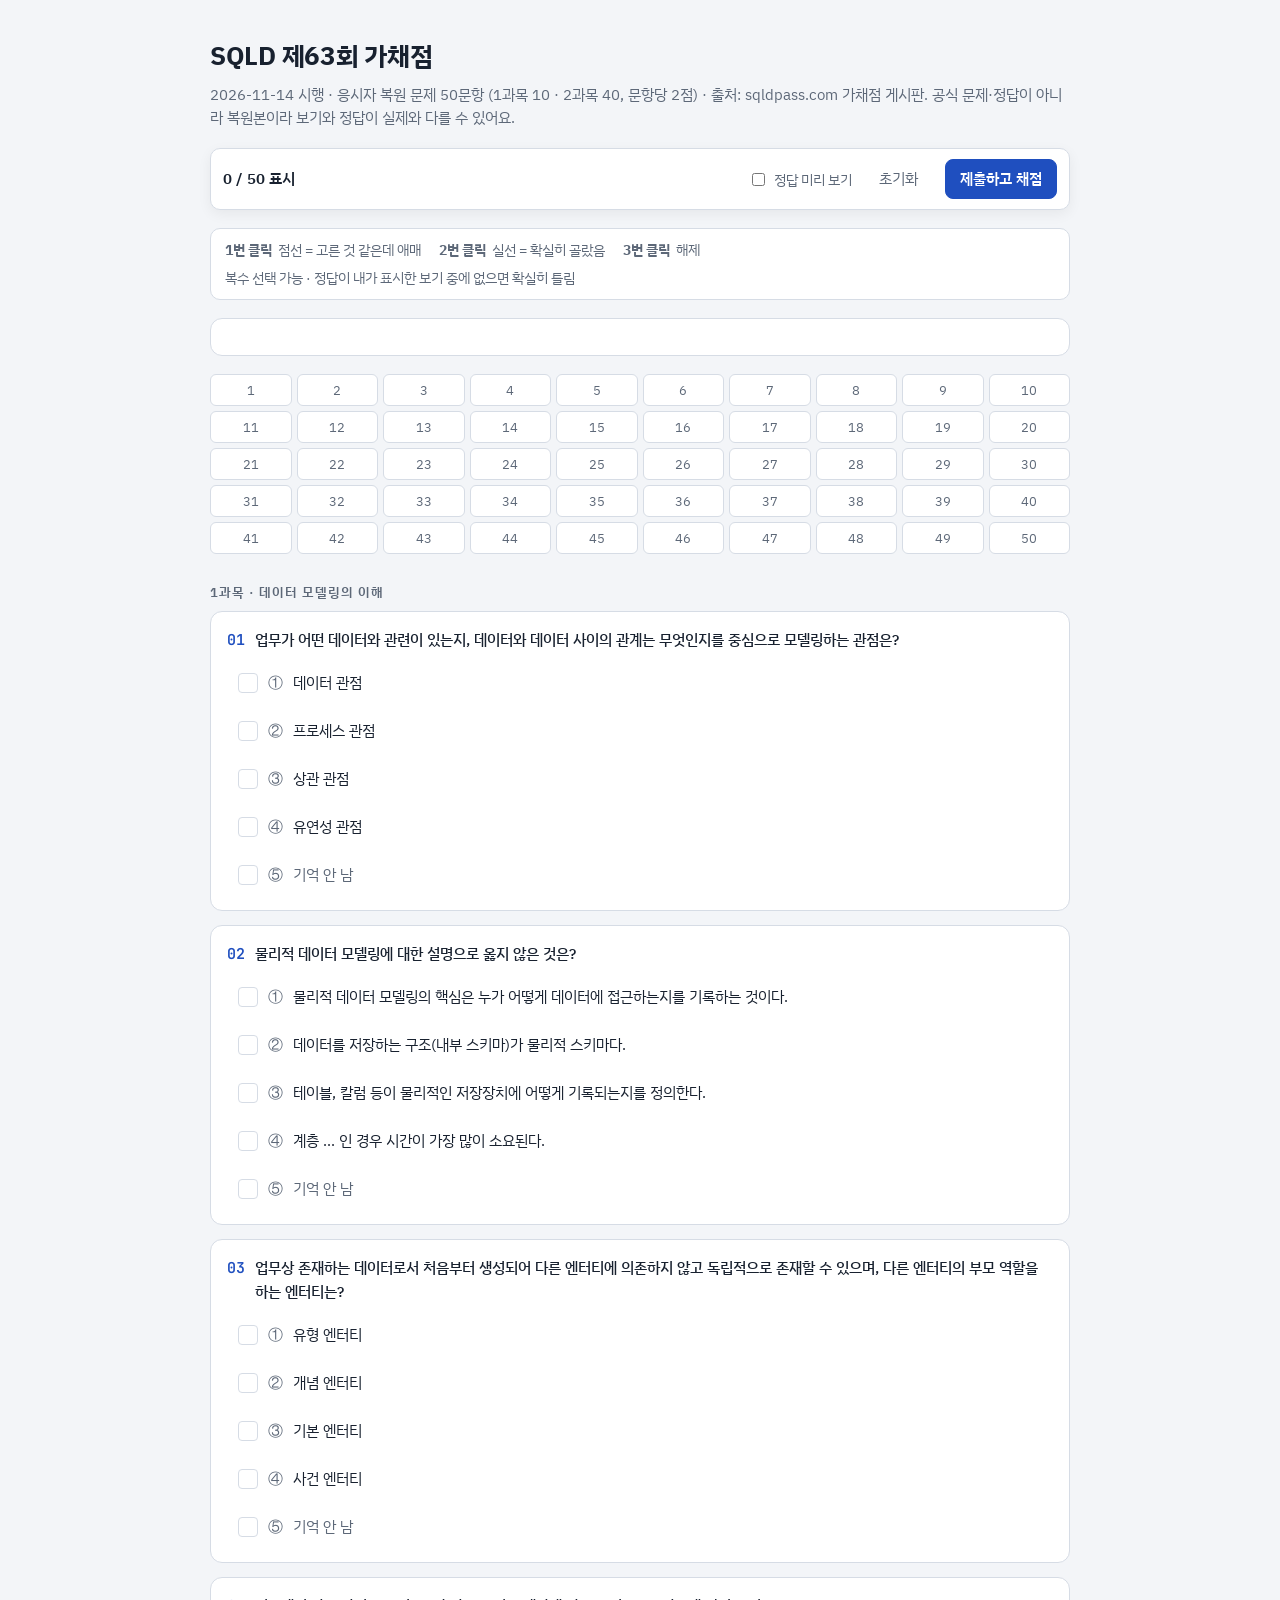
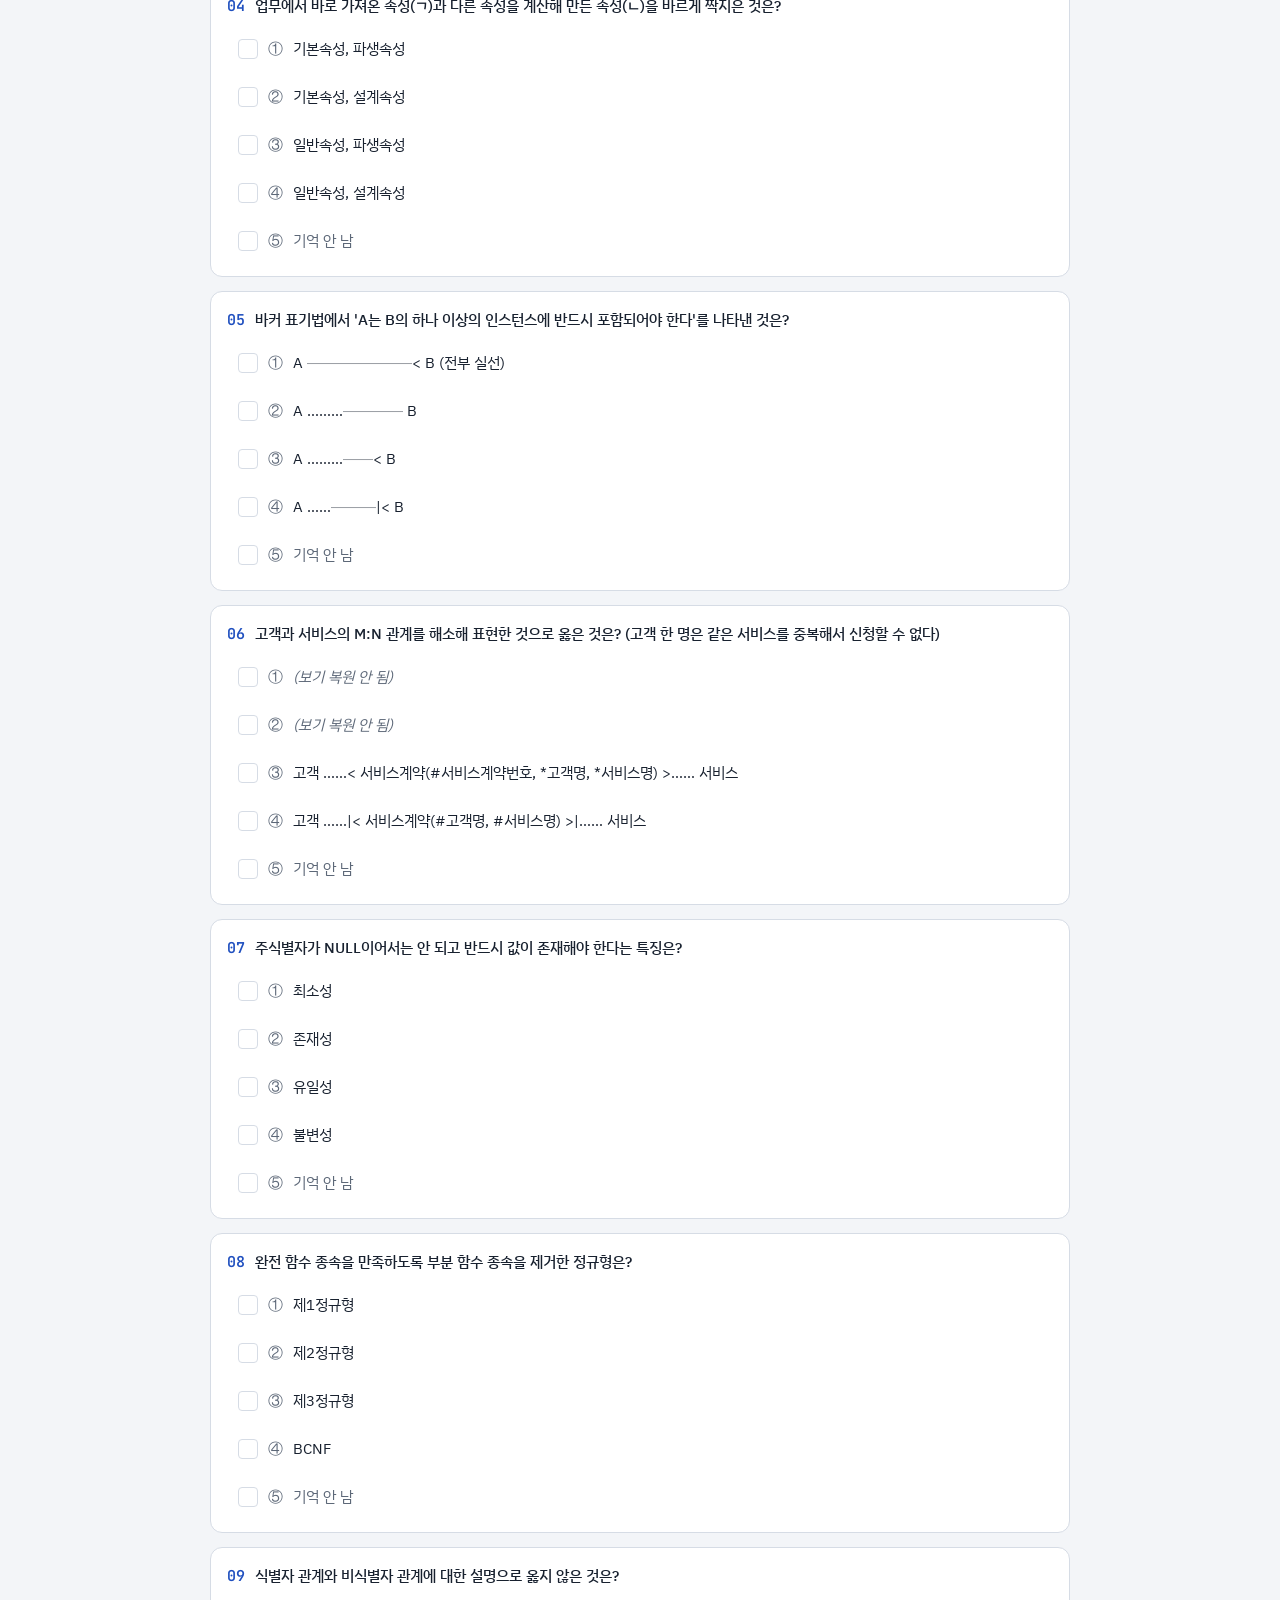
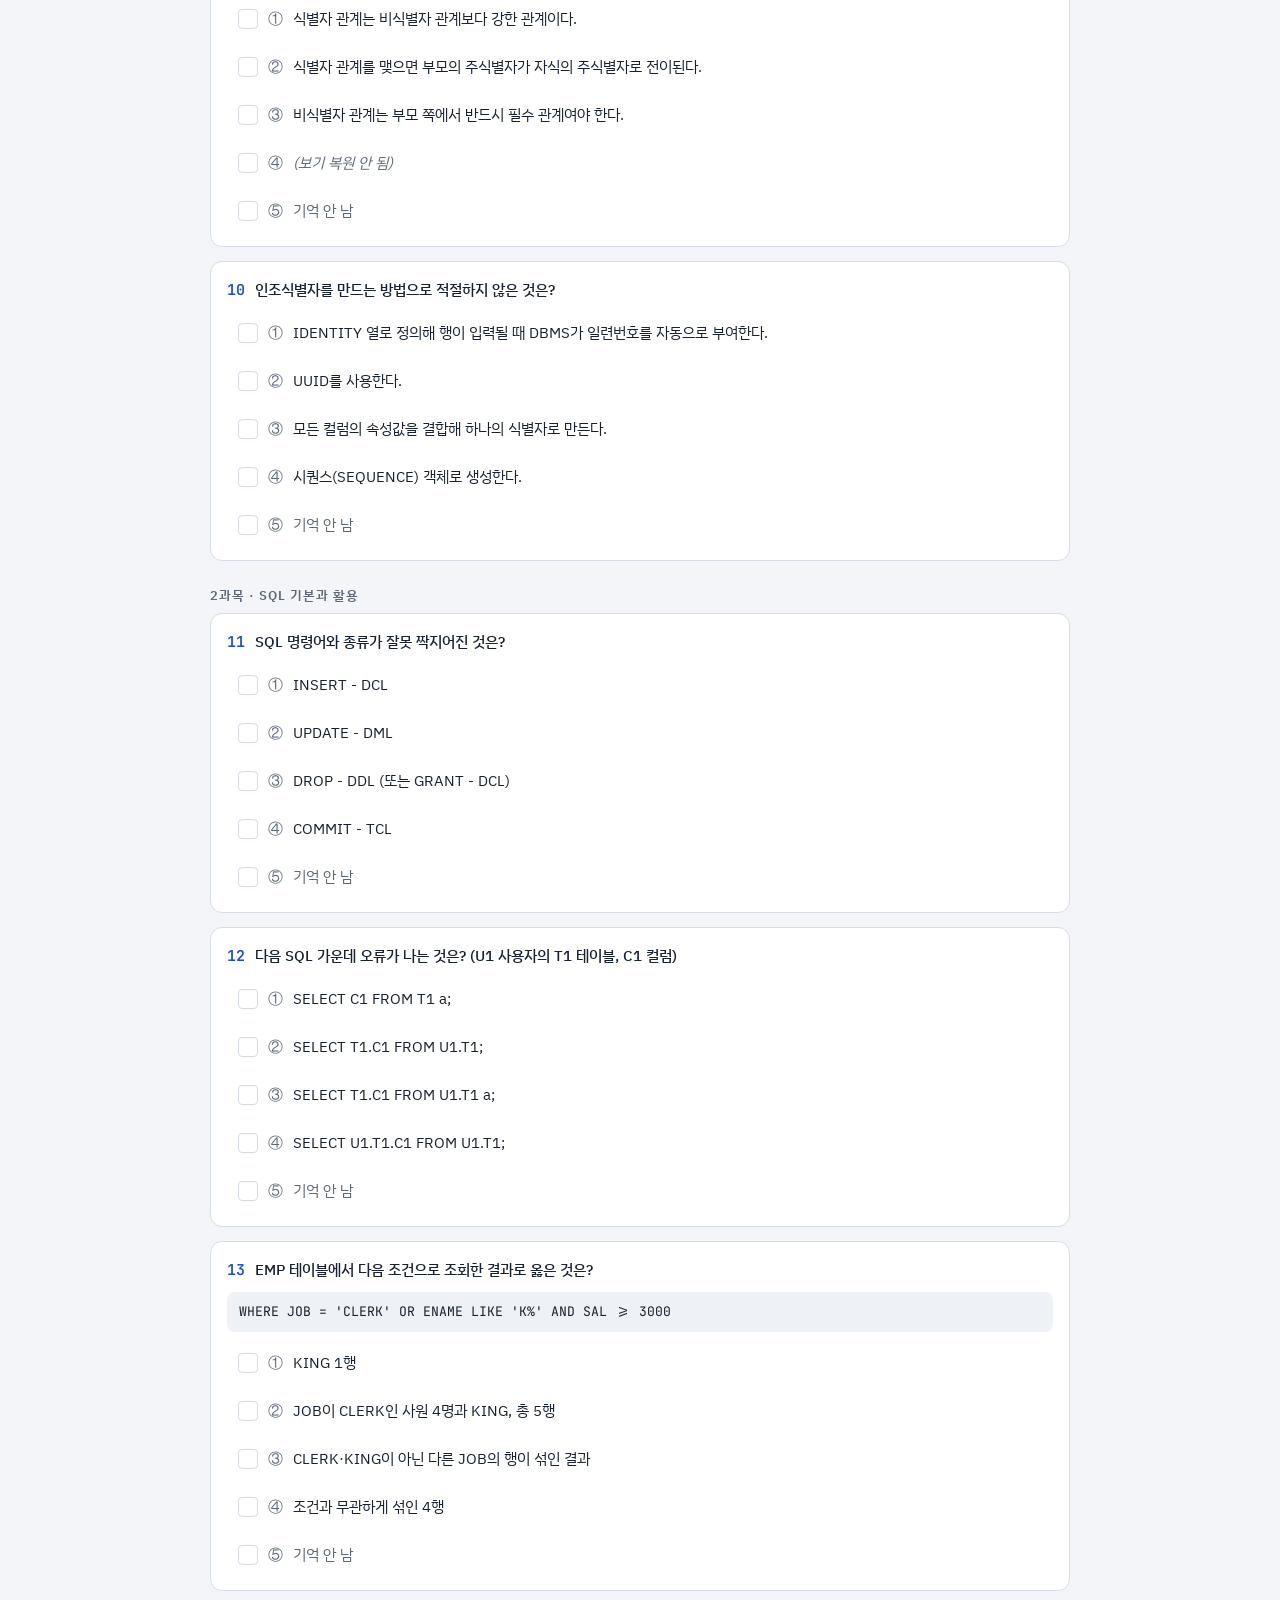
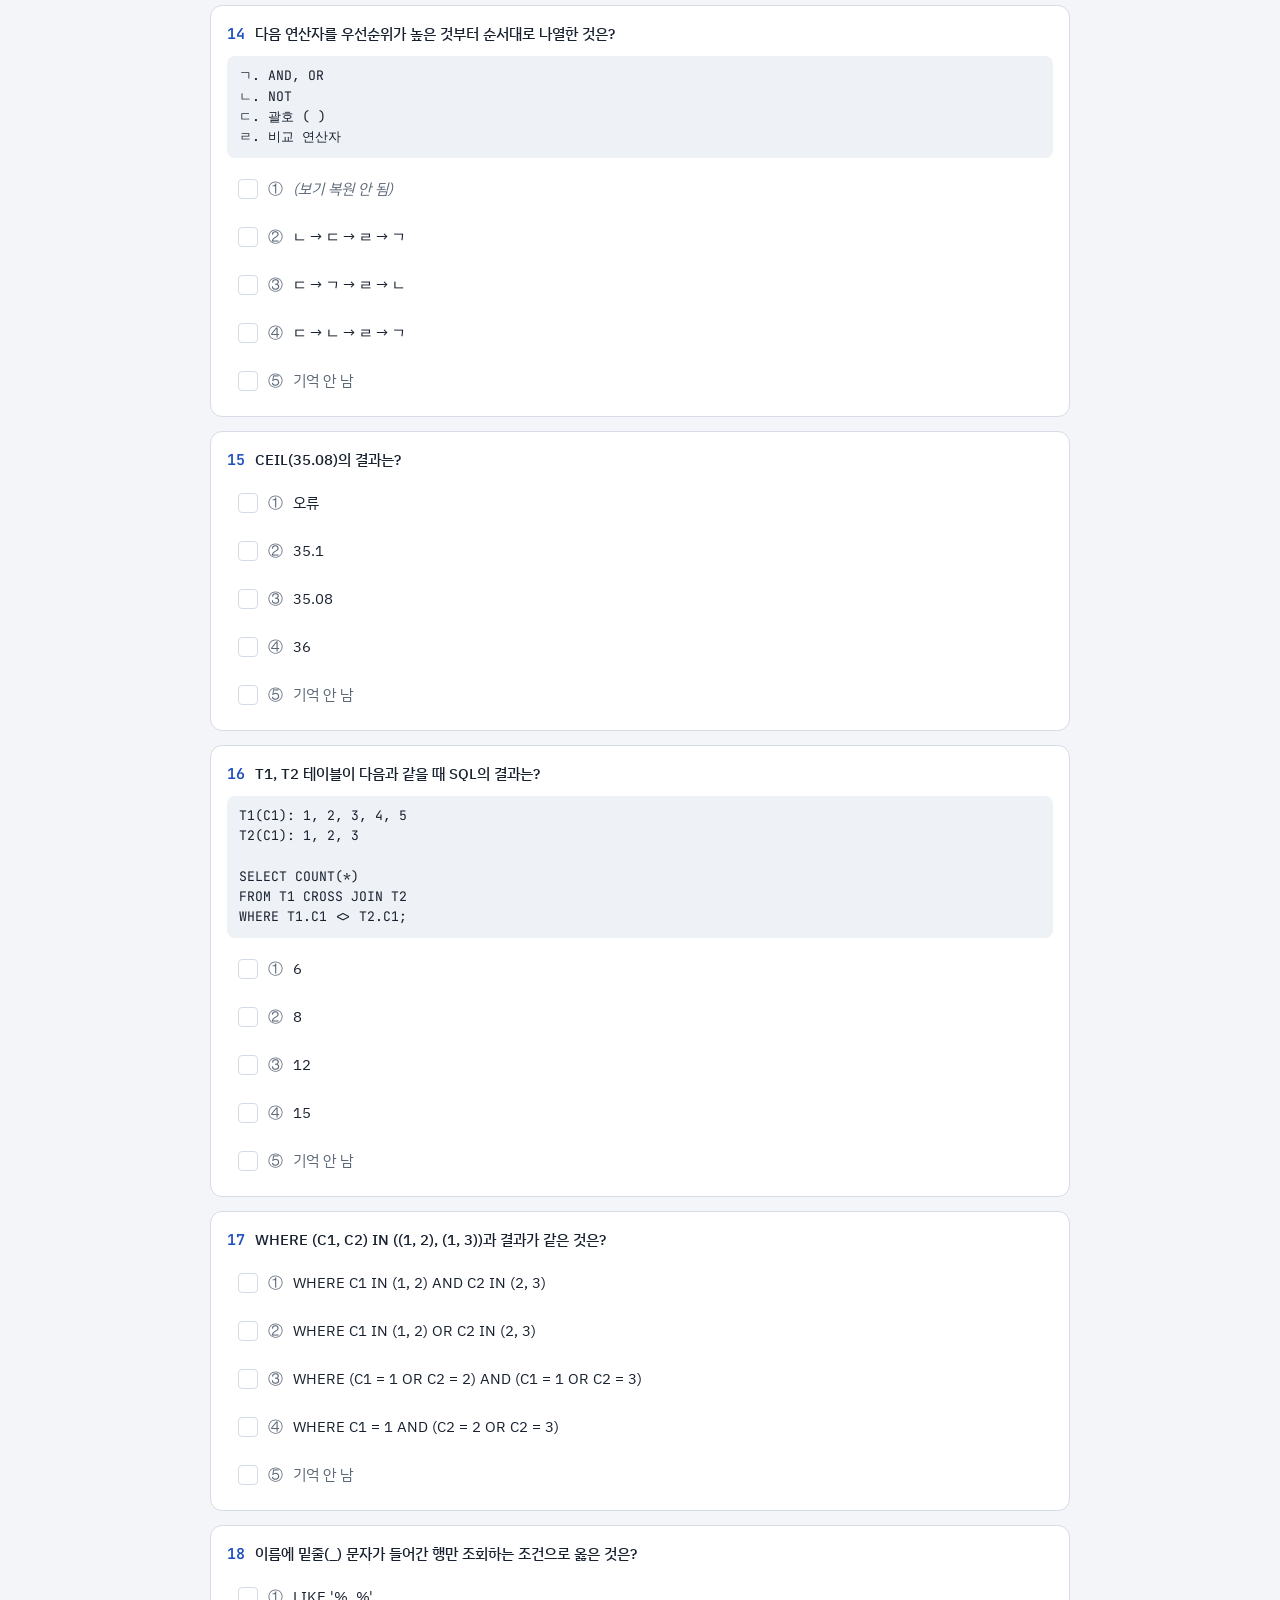
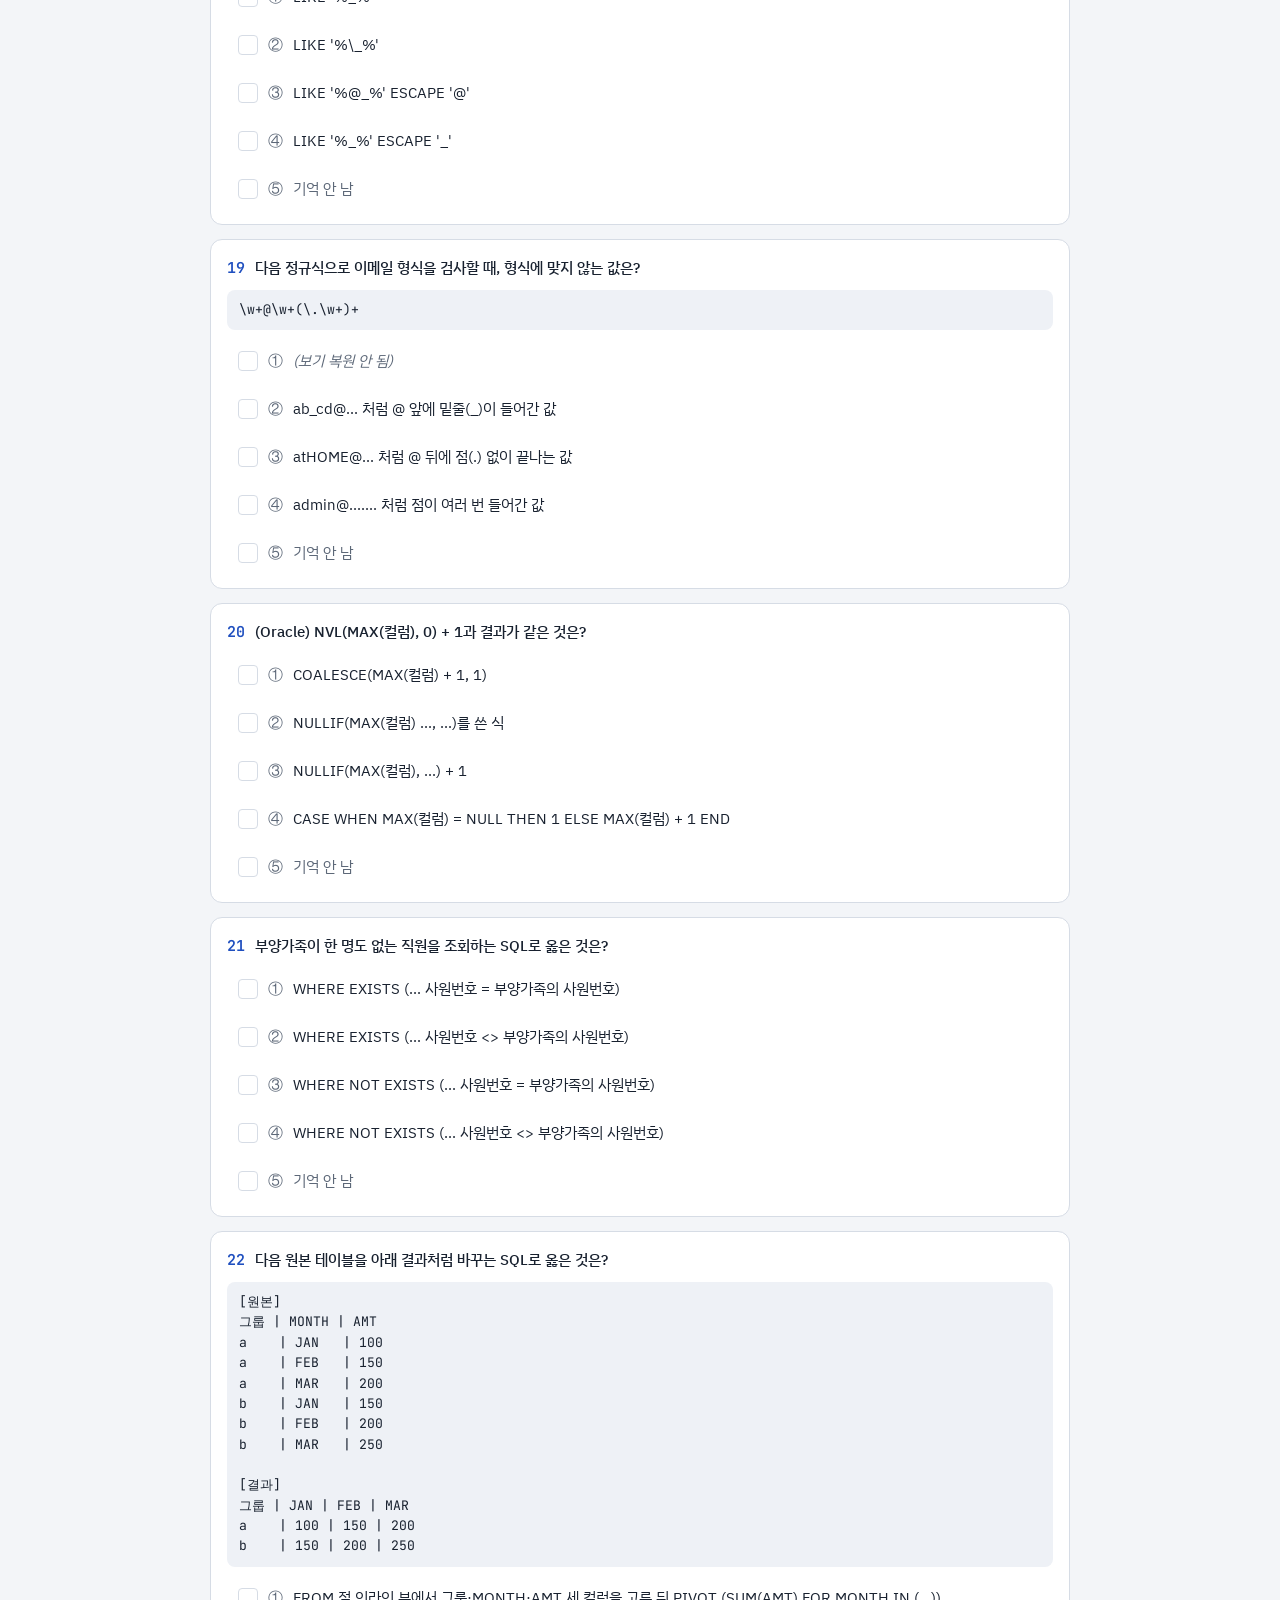
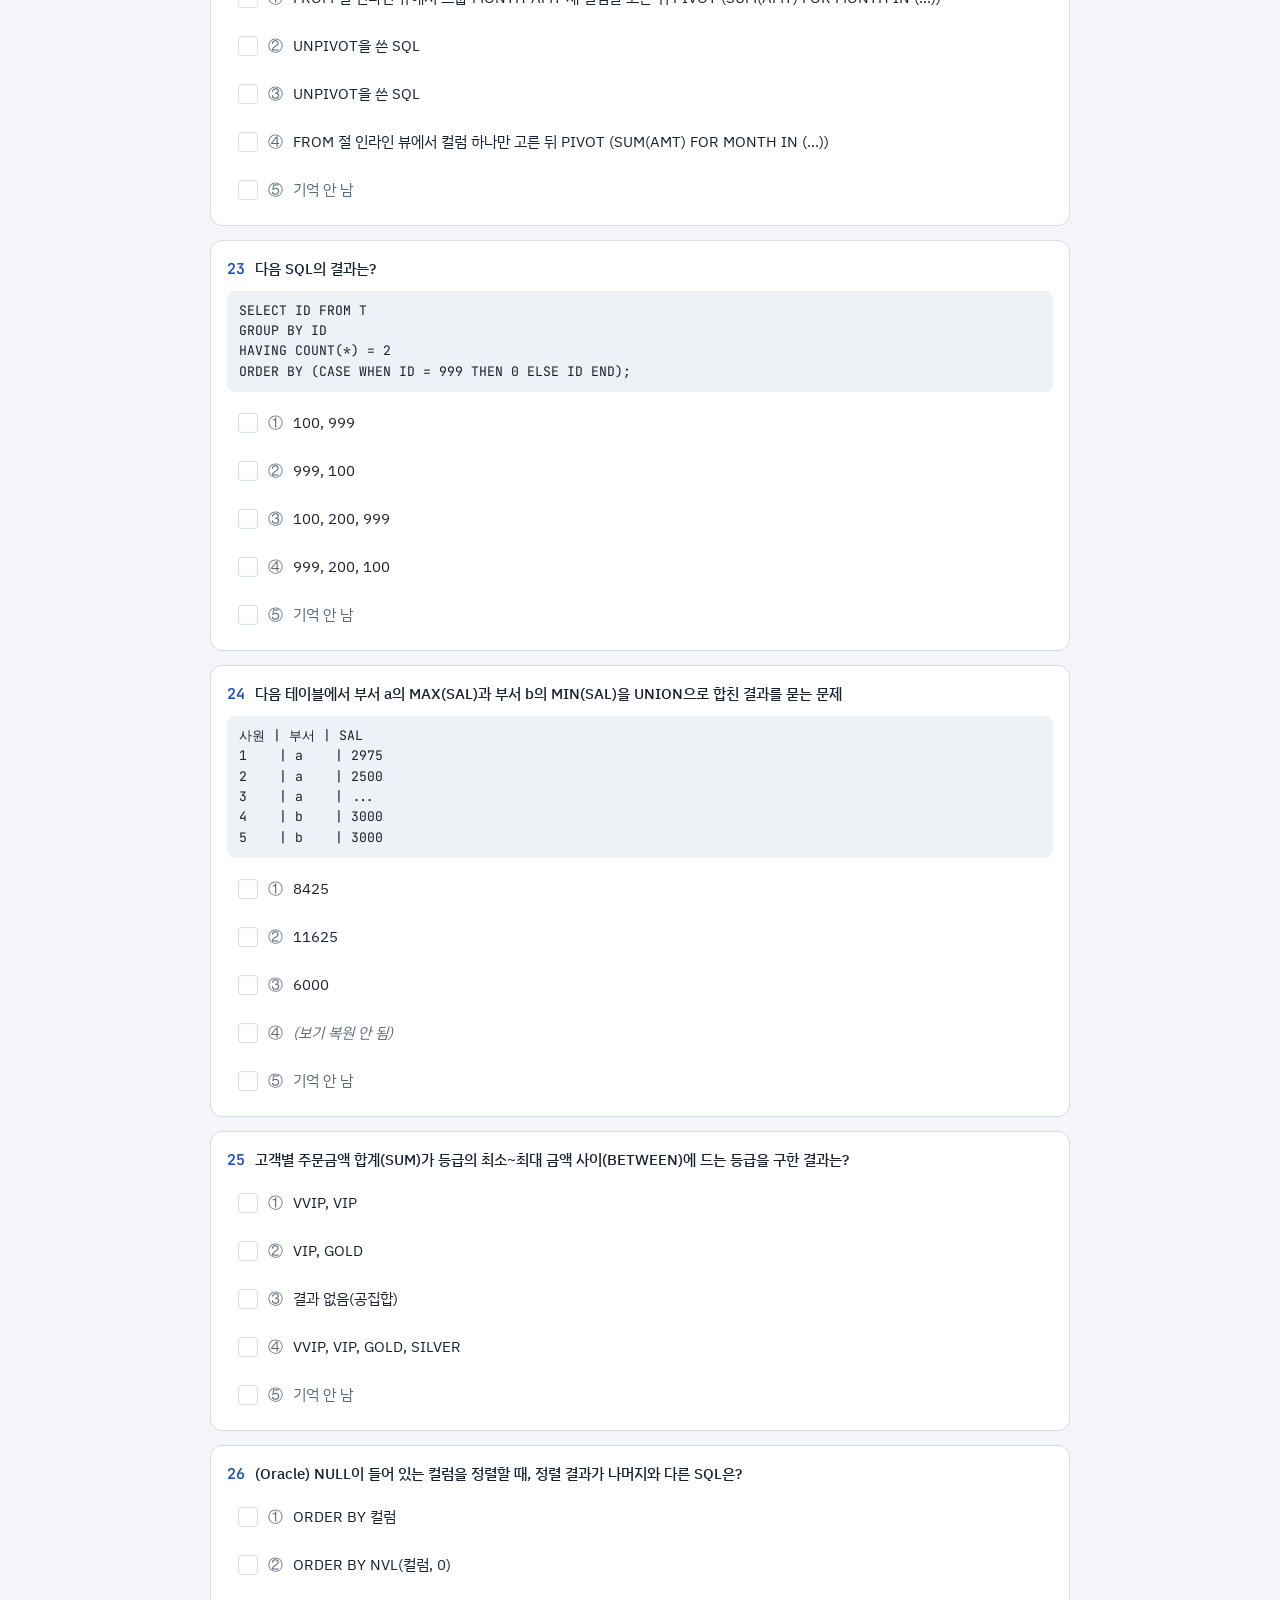
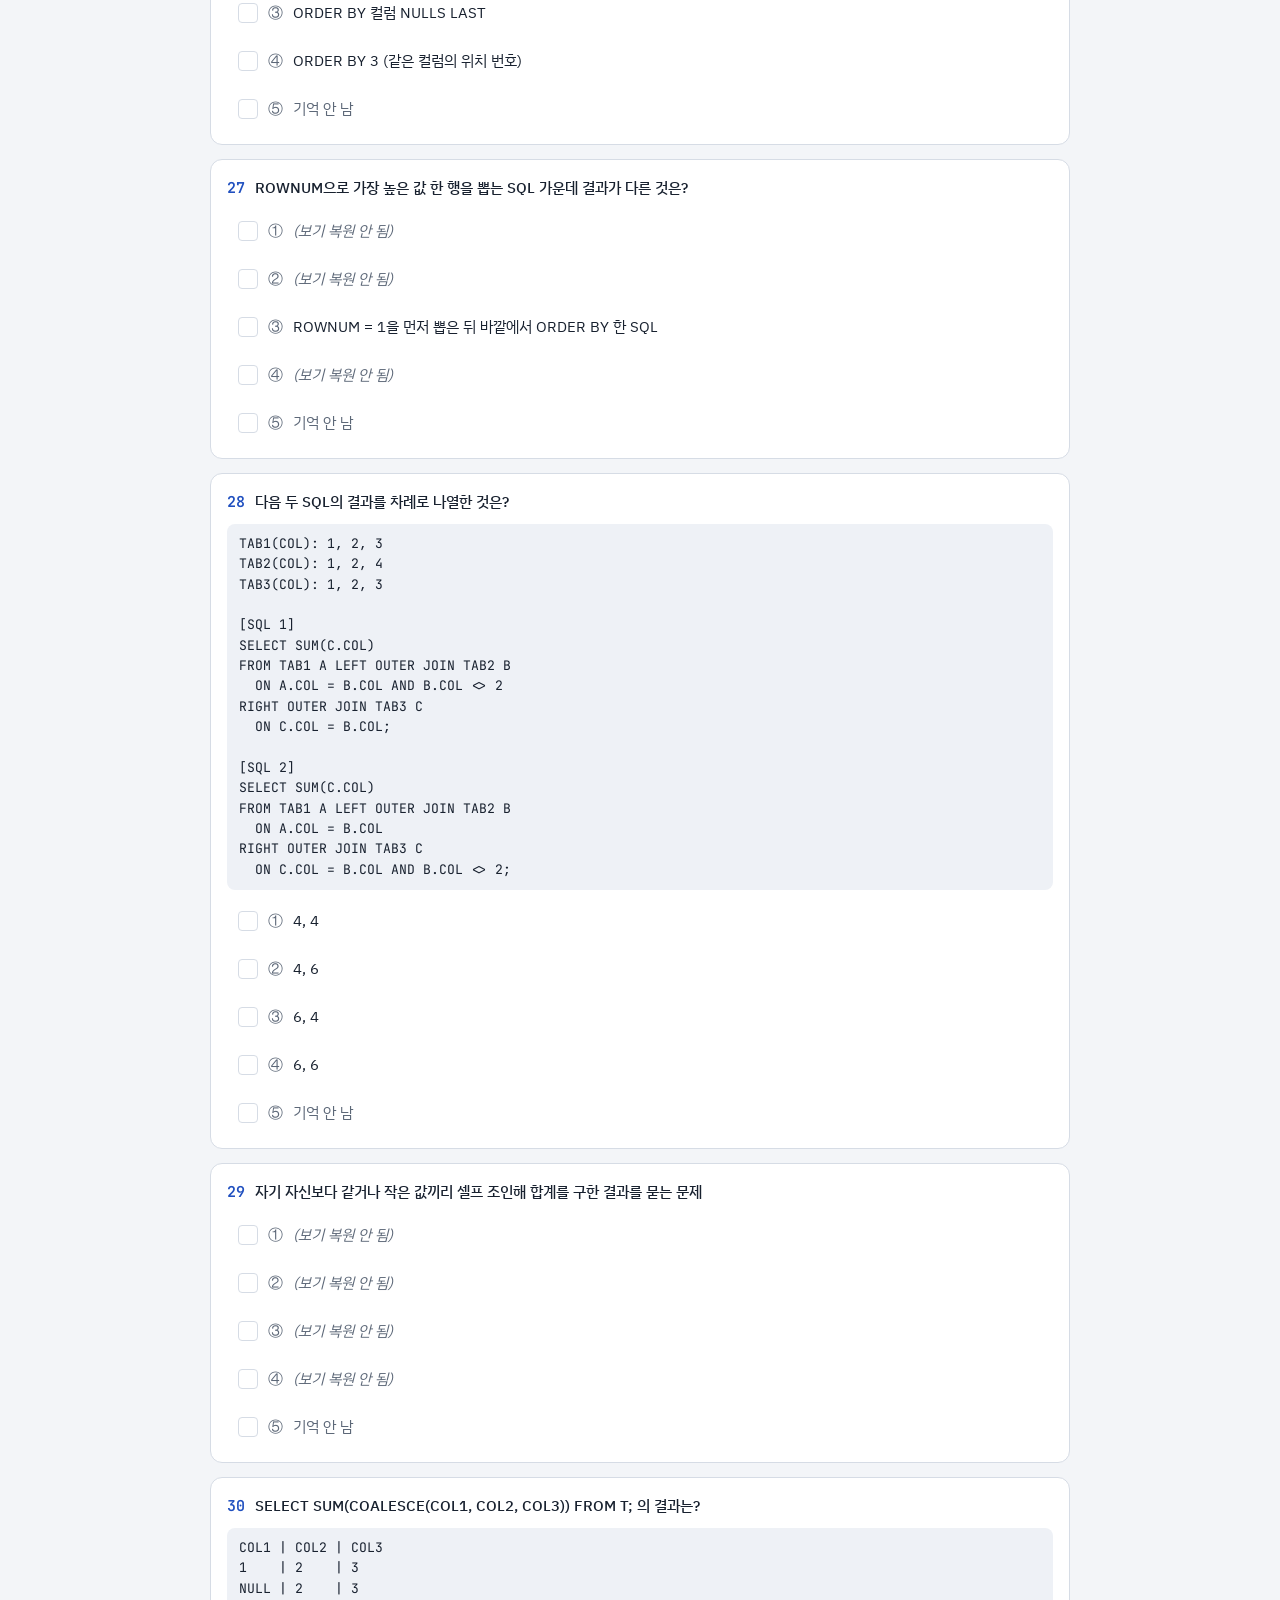
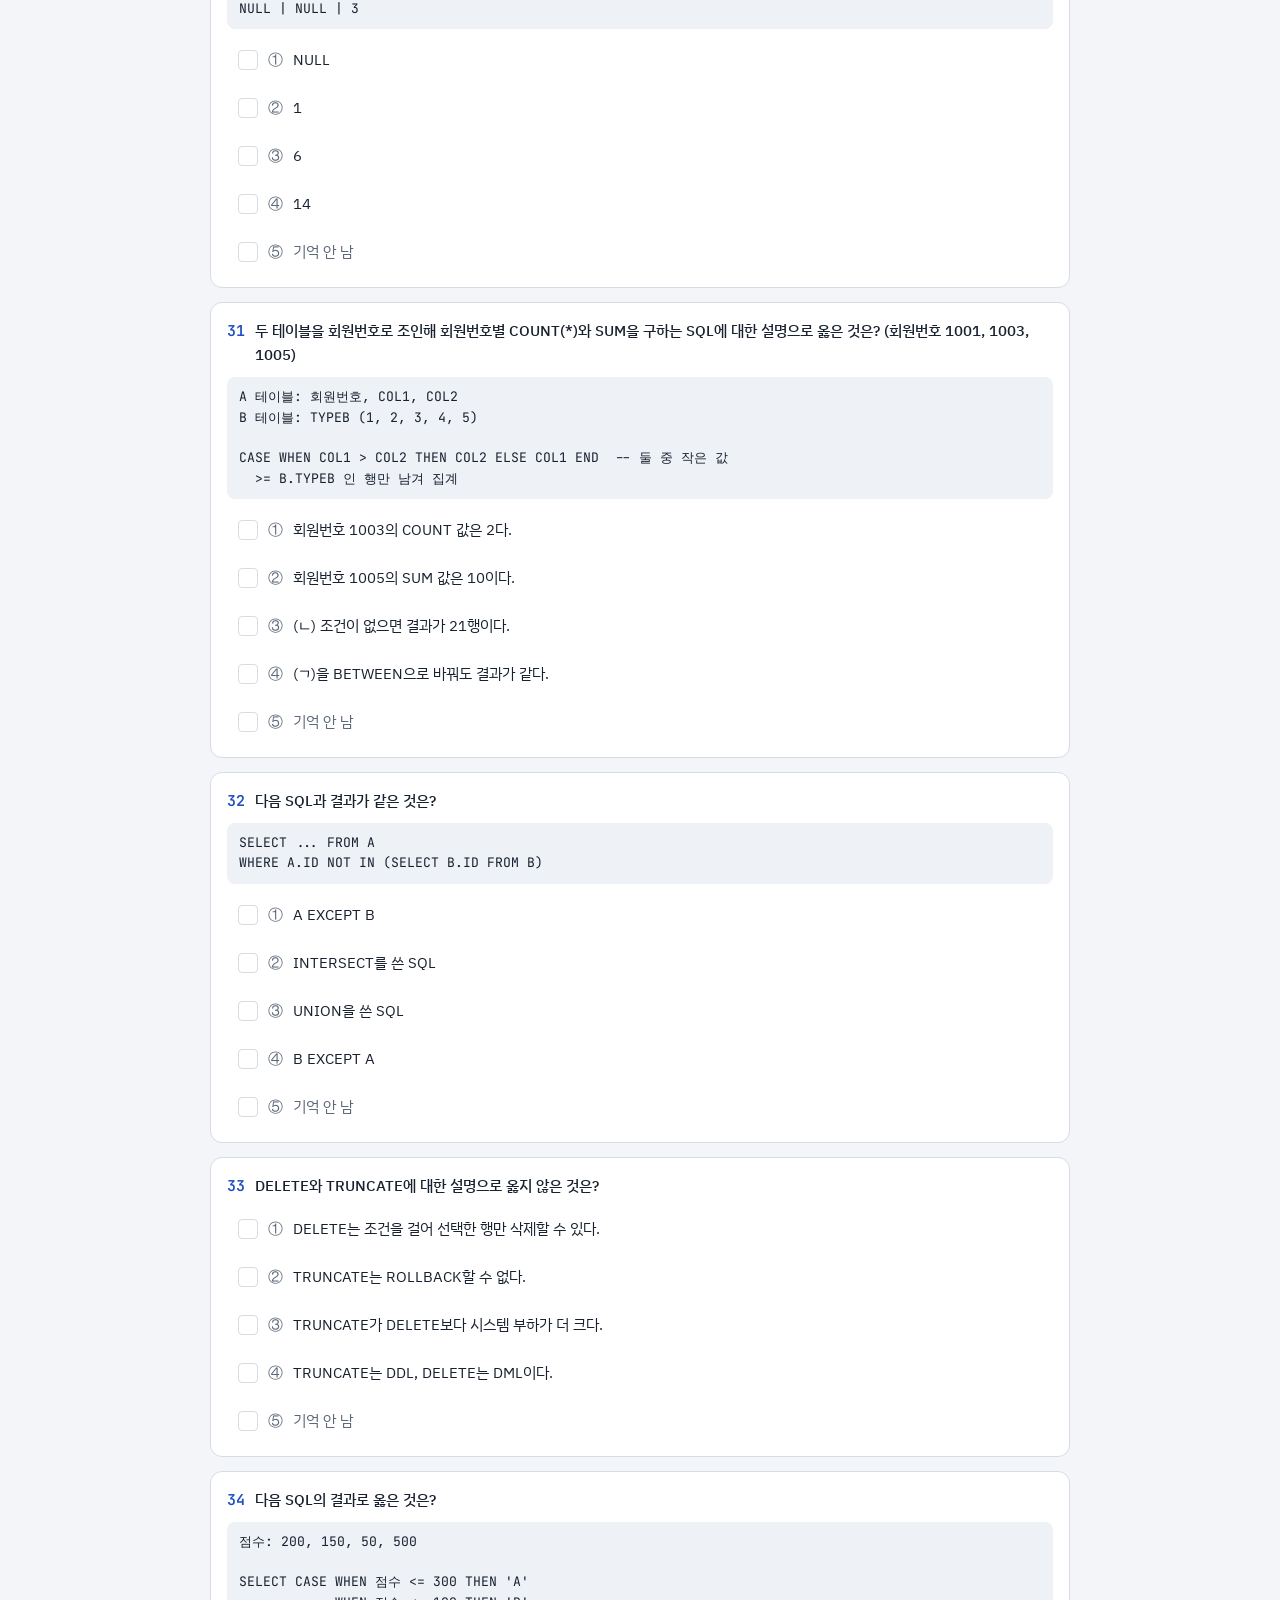
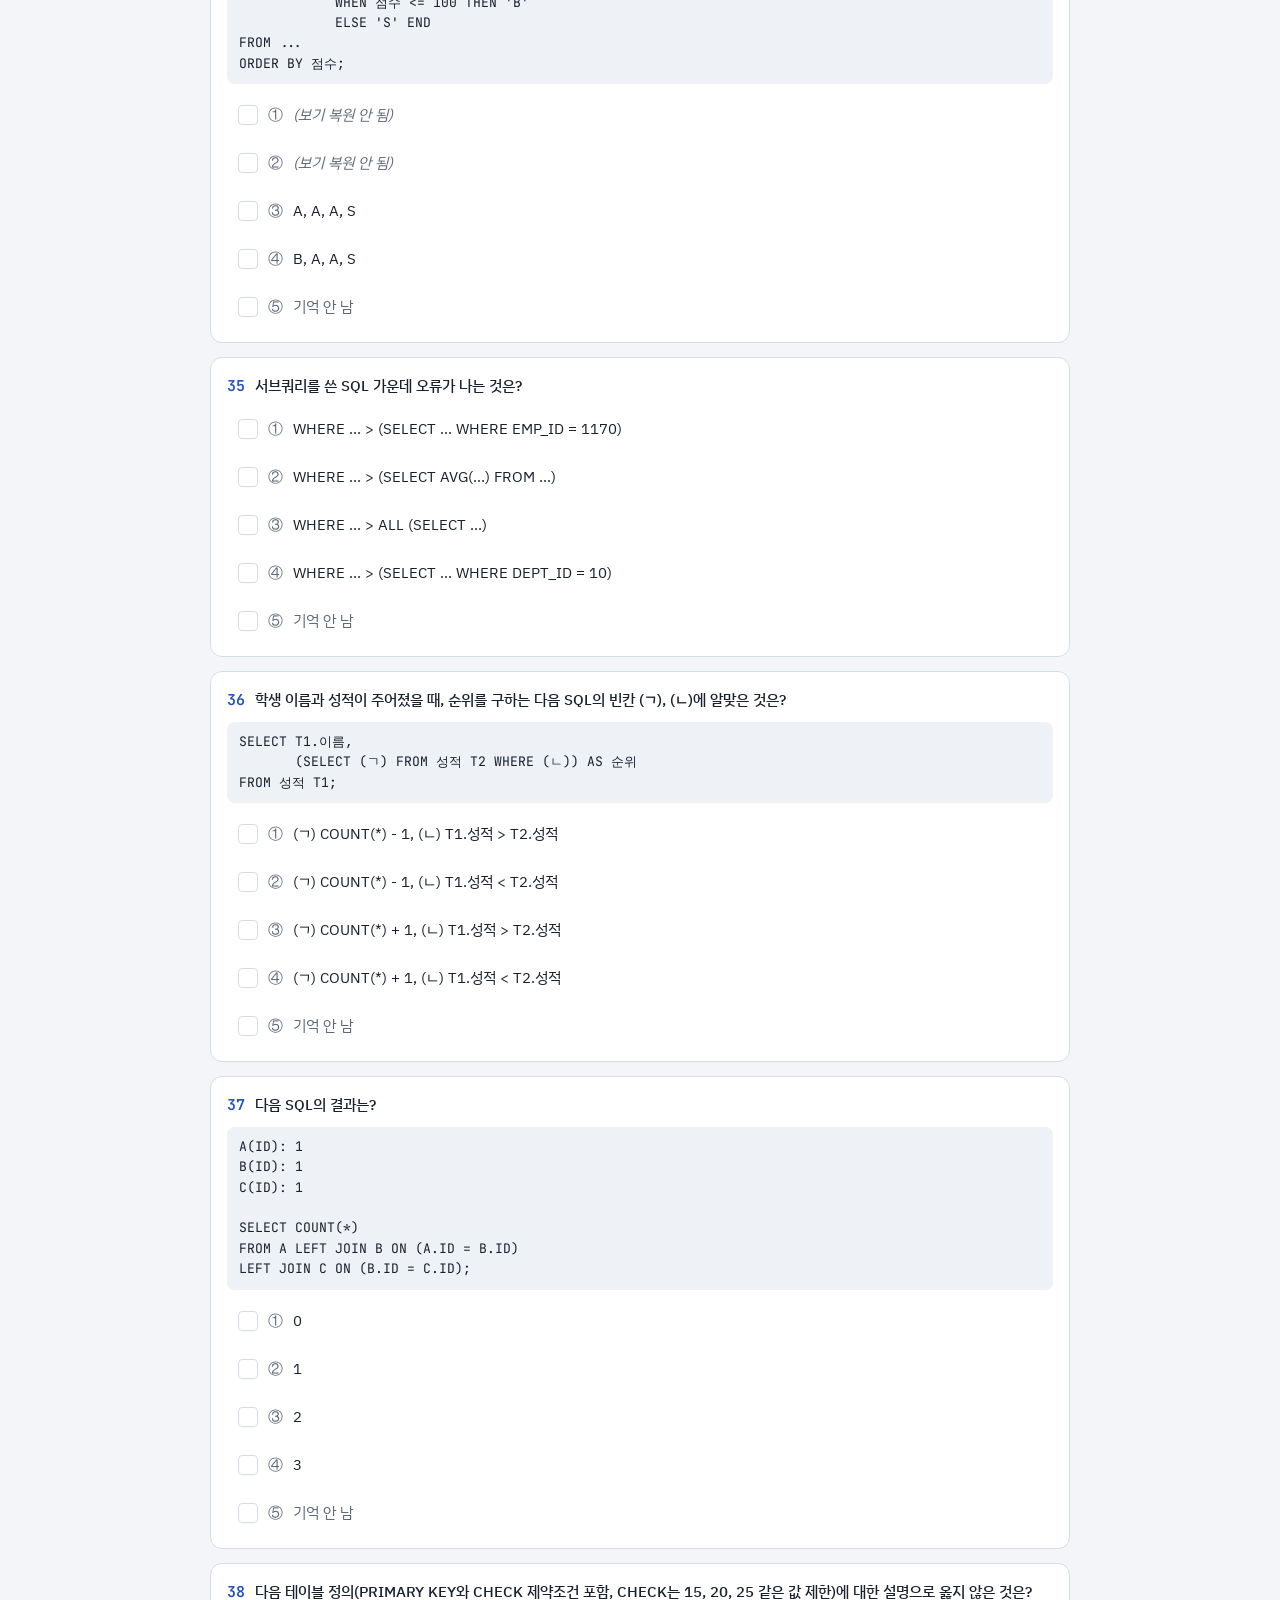
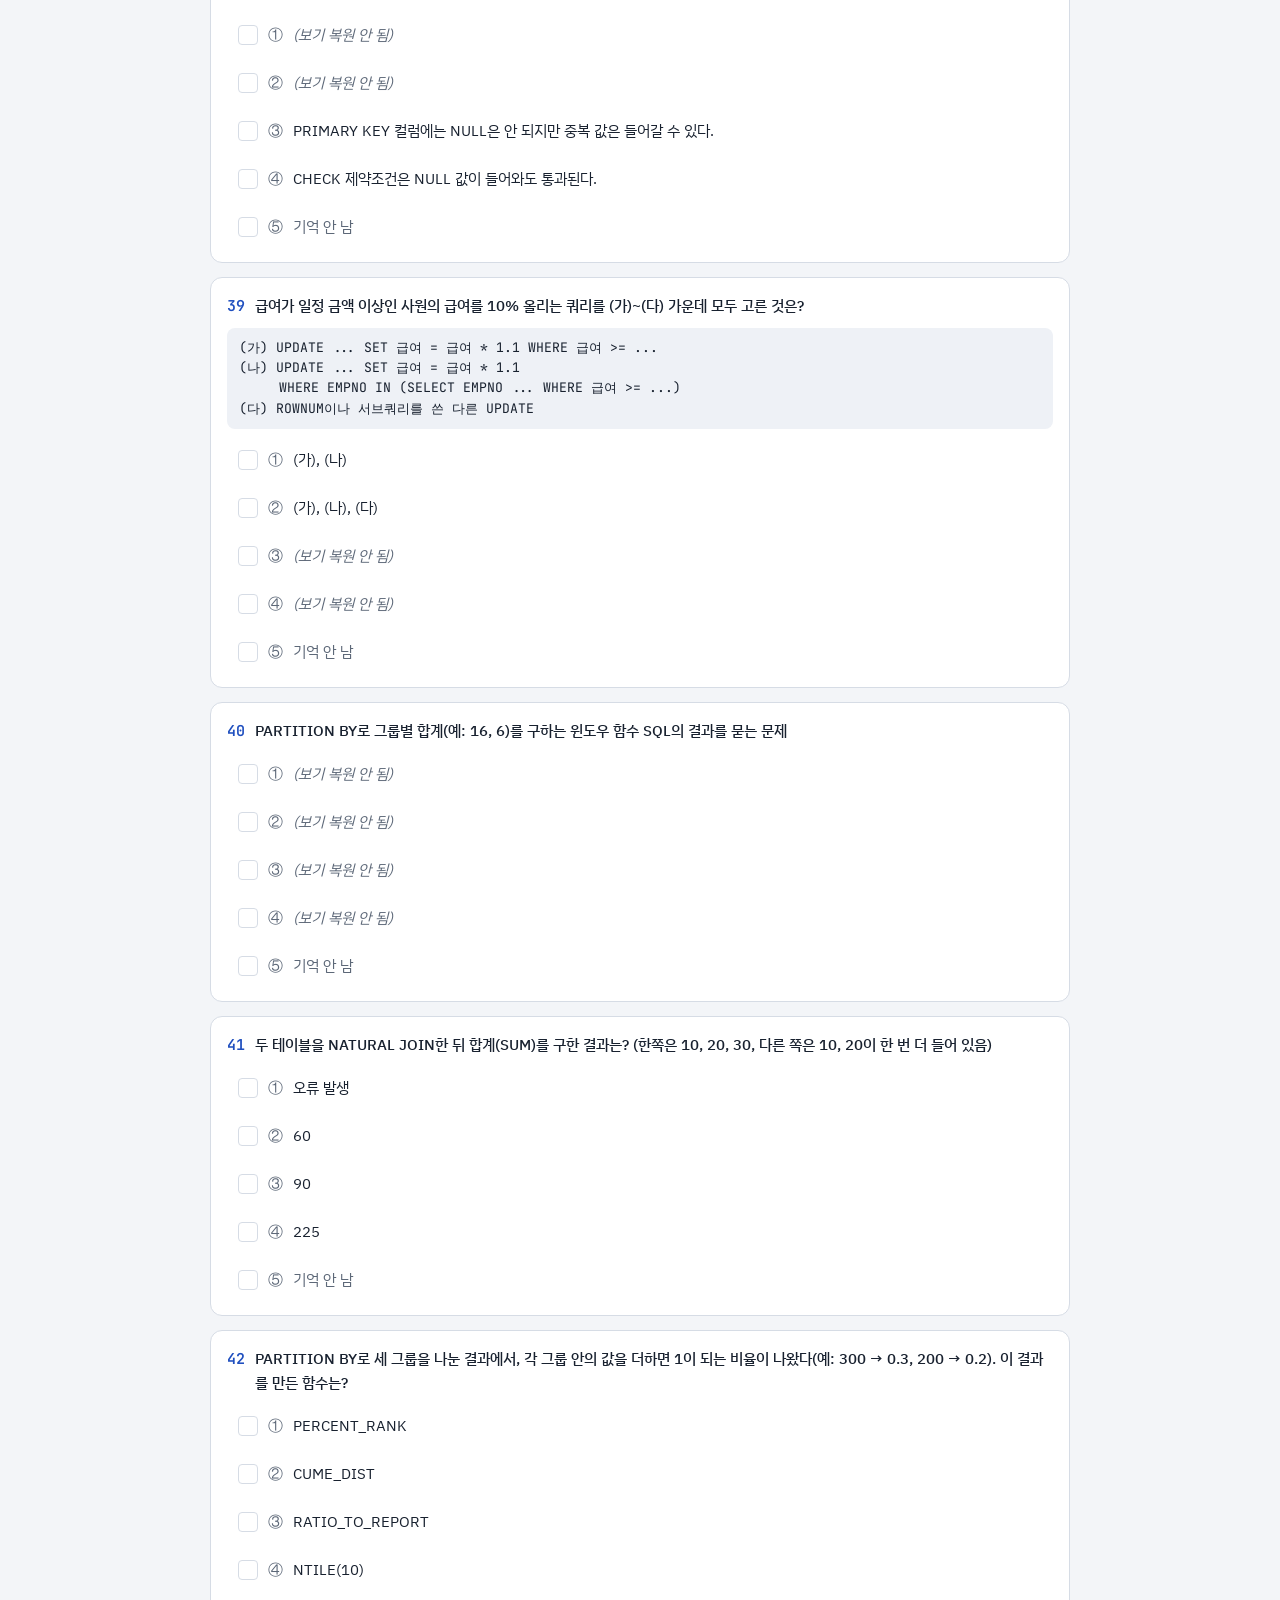
==== sqld63/index.html @ fc784c7c "Add SQLD 63회 가채점 page Co-Authored-By: Claude Opus 5.5 <noreply@anthropic.com> Claude-Session: https:" ====
<!doctype html>
<html lang="ko">
<meta charset="utf-8">
<meta name="viewport" content="width=device-width, initial-scale=1, viewport-fit=cover">
<title>SQLD 63회 가채점</title>
<meta name="claude:viewport-fit-sides" content="cover">
<link rel="preconnect" href="https://fonts.googleapis.com">
<link rel="stylesheet" href="https://fonts.googleapis.com/css2?family=IBM+Plex+Sans+KR:wght@400;500;600;700&family=JetBrains+Mono:wght@400;600&display=swap">
<style>
/* Layout: OMR answer-sheet tool. Sticky control bar, number grid, single column of question cards, result sheet on submit. */
:root{
  --bg:#f3f5f8; --paper:#ffffff; --ink:#18212f; --muted:#5d6878; --line:#d6dce5;
  --accent:#1f4fbf; --accent-soft:#e3eafb;
  --ok:#11845b; --ok-soft:#dcf3e9; --amb:#b86e00; --amb-soft:#fbefd9; --bad:#c42b3a; --bad-soft:#fbe1e4;
  --code-bg:#eef1f6;
  --f-body:"IBM Plex Sans KR",system-ui,-apple-system,"Apple SD Gothic Neo","Malgun Gothic",sans-serif;
  --f-mono:"JetBrains Mono",ui-monospace,Menlo,Consolas,monospace;
}
@media (prefers-color-scheme: dark){:root:not([data-theme="light"]){
  --bg:#10141b; --paper:#181e28; --ink:#e6eaf1; --muted:#9aa4b4; --line:#2c3545;
  --accent:#7ea2ff; --accent-soft:#1f2c4d;
  --ok:#4cc995; --ok-soft:#14352a; --amb:#f0b452; --amb-soft:#3a2c12; --bad:#ff7a86; --bad-soft:#40191e;
  --code-bg:#121821; color-scheme:dark;}}
:root[data-theme="dark"]{
  --bg:#10141b; --paper:#181e28; --ink:#e6eaf1; --muted:#9aa4b4; --line:#2c3545;
  --accent:#7ea2ff; --accent-soft:#1f2c4d;
  --ok:#4cc995; --ok-soft:#14352a; --amb:#f0b452; --amb-soft:#3a2c12; --bad:#ff7a86; --bad-soft:#40191e;
  --code-bg:#121821; color-scheme:dark;}
*{box-sizing:border-box}
body{background:var(--bg);color:var(--ink);font-family:var(--f-body);font-size:15px;line-height:1.6;
  padding-left:max(16px,env(safe-area-inset-left,0px));padding-right:max(16px,env(safe-area-inset-right,0px));padding-block:0 64px}
body::before{content:"";position:fixed;inset:0 0 auto;height:env(safe-area-inset-top,0px);z-index:10;background:var(--paper)}
.wrap{max-width:860px;margin:0 auto;display:flex;flex-direction:column;gap:18px}
header.top{padding-top:28px;display:flex;flex-direction:column;gap:6px}
h1{font-size:1.6rem;margin:0;text-wrap:balance;letter-spacing:-.01em}
.sub{color:var(--muted);margin:0;font-size:.92rem}
.bar{position:sticky;top:env(safe-area-inset-top,0px);z-index:5;background:var(--paper);border:1px solid var(--line);border-radius:10px;
  padding:10px 12px;display:flex;flex-wrap:wrap;gap:8px 12px;align-items:center;box-shadow:0 4px 14px rgb(0 0 0 / .06)}
.bar .prog{font-variant-numeric:tabular-nums;font-weight:600;margin-right:auto}
.bar label{display:flex;gap:6px;align-items:center;color:var(--muted);font-size:.9rem;cursor:pointer}
button{font:inherit;cursor:pointer;border-radius:8px;border:1px solid var(--line);background:var(--paper);color:var(--ink);padding:7px 14px}
button:focus-visible,.opt:focus-visible{outline:2px solid var(--accent);outline-offset:2px}
button.primary{background:var(--accent);border-color:var(--accent);color:var(--paper);font-weight:600}
button.ghost{border-color:transparent;color:var(--muted)}
.legend{display:flex;flex-wrap:wrap;gap:6px 18px;font-size:.86rem;color:var(--muted);background:var(--paper);border:1px solid var(--line);border-radius:10px;padding:10px 14px}
.legend span{display:inline-flex;align-items:center;gap:6px}
.grid{display:grid;grid-template-columns:repeat(10,1fr);gap:5px}
.grid a{display:flex;align-items:center;justify-content:center;height:32px;border-radius:6px;border:1px solid var(--line);background:var(--paper);
  color:var(--muted);text-decoration:none;font-size:.82rem;font-variant-numeric:tabular-nums}
.grid a.marked{color:var(--ink);font-weight:600;border-color:var(--accent);background:var(--accent-soft)}
.grid a.r-ok{background:var(--ok-soft);border-color:var(--ok);color:var(--ok);font-weight:600}
.grid a.r-amb{background:var(--amb-soft);border-color:var(--amb);color:var(--amb);font-weight:600}
.grid a.r-bad{background:var(--bad-soft);border-color:var(--bad);color:var(--bad);font-weight:600}
.subj{font-size:.8rem;letter-spacing:.08em;color:var(--muted);font-weight:600;margin:10px 0 -6px;text-transform:uppercase}
.q{background:var(--paper);border:1px solid var(--line);border-radius:12px;padding:16px 16px 14px;display:flex;flex-direction:column;gap:10px;scroll-margin-top:90px;min-width:0}
.q.r-ok{border-left:4px solid var(--ok)} .q.r-amb{border-left:4px solid var(--amb)} .q.r-bad{border-left:4px solid var(--bad)}
.qh{display:flex;gap:10px;align-items:baseline}
.qn{font-family:var(--f-mono);font-weight:600;color:var(--accent);flex:none}
.qt{font-weight:500;min-width:0}
.badge{font-size:.75rem;padding:1px 8px;border-radius:99px;margin-left:auto;flex:none;white-space:nowrap;font-weight:600}
.badge.ok{background:var(--ok-soft);color:var(--ok)} .badge.amb{background:var(--amb-soft);color:var(--amb)} .badge.bad{background:var(--bad-soft);color:var(--bad)}
pre{margin:0;background:var(--code-bg);border-radius:8px;padding:10px 12px;font-family:var(--f-mono);font-size:.82rem;line-height:1.55;overflow-x:auto;white-space:pre;color:var(--ink)}
.opts{display:flex;flex-direction:column;gap:6px}
.opt{display:flex;gap:10px;align-items:flex-start;padding:8px 10px;border-radius:8px;border:1.5px solid transparent;cursor:pointer;user-select:none;background:transparent;text-align:left;width:100%;color:var(--ink)}
.opt:hover{background:var(--bg)}
.opt .box{flex:none;width:20px;height:20px;border-radius:4px;border:1.5px solid var(--line);margin-top:2px;display:flex;align-items:center;justify-content:center;font-size:13px;line-height:1;color:transparent}
.opt.s1{border:1.5px dashed var(--accent)}
.opt.s1 .box{border:2px dashed var(--accent);color:var(--accent);opacity:.9}
.opt.s2{border:1.5px solid var(--accent);background:var(--accent-soft)}
.opt.s2 .box{border:2px solid var(--accent);background:var(--accent);color:var(--paper)}
.opt .num{font-family:var(--f-mono);color:var(--muted);flex:none}
.opt .txt{min-width:0;overflow-wrap:anywhere}
.opt .txt.missing{color:var(--muted);font-style:italic}
.opt.key .num{color:var(--ok);font-weight:700}
.opt.key .txt::after{content:" ← 정답";color:var(--ok);font-weight:600;font-size:.85em}
.opt.cand .txt::after{content:" ← 정답 후보";color:var(--amb);font-weight:600;font-size:.85em}
.opt.idk{color:var(--muted)}
.ans{border-top:1px dashed var(--line);padding-top:10px;display:flex;flex-direction:column;gap:6px;font-size:.9rem}
.ans .k{font-weight:600}
.ans .ex{color:var(--muted)}
.ans .note{color:var(--amb);font-size:.86rem}
.keyedit{display:flex;flex-wrap:wrap;gap:6px;align-items:center;font-size:.82rem;color:var(--muted)}
.keyedit button{padding:2px 9px;font-family:var(--f-mono);font-size:.8rem}
.keyedit button.on{background:var(--ok);border-color:var(--ok);color:var(--paper)}
/* results */
.result{background:var(--paper);border:1px solid var(--line);border-radius:12px;padding:18px;display:flex;flex-direction:column;gap:14px;scroll-margin-top:90px}
.result h2{margin:0;font-size:1.2rem}
.range{display:flex;flex-wrap:wrap;gap:10px}
.range .tile{flex:1 1 180px;border:1px solid var(--line);border-radius:10px;padding:10px 14px;min-width:0}
.range .tile .l{font-size:.8rem;color:var(--muted)}
.range .tile .v{font-size:1.5rem;font-weight:700;font-variant-numeric:tabular-nums}
.range .tile .s{font-size:.8rem;color:var(--muted)}
.tw{overflow-x:auto}
table{border-collapse:collapse;width:100%;font-variant-numeric:tabular-nums;min-width:440px}
th,td{padding:9px 10px;border-bottom:1px solid var(--line);text-align:right}
th:first-child,td:first-child{text-align:left}
th{font-size:.8rem;color:var(--muted);font-weight:600}
td b{font-size:1.05rem}
td small{color:var(--muted);display:block;font-size:.75rem}
tr.ok td:first-child{color:var(--ok);font-weight:600} tr.amb td:first-child{color:var(--amb);font-weight:600} tr.bad td:first-child{color:var(--bad);font-weight:600}
.pass{font-weight:600} .pass.y{color:var(--ok)} .pass.n{color:var(--bad)} .pass.m{color:var(--amb)}
.foot{color:var(--muted);font-size:.8rem}
.confirm{display:flex;gap:8px;align-items:center;flex-wrap:wrap;font-size:.9rem}
@media (max-width:520px){.grid{grid-template-columns:repeat(10,1fr);gap:3px}.grid a{height:28px;font-size:.72rem}h1{font-size:1.35rem}}
@media (prefers-reduced-motion:reduce){*{scroll-behavior:auto!important}}
</style>

<div class="wrap">
  <header class="top">
    <h1>SQLD 제63회 가채점</h1>
    <p class="sub">2026-11-14 시행 · 응시자 복원 문제 50문항 (1과목 10 · 2과목 40, 문항당 2점) · 출처: sqldpass.com 가채점 게시판. 공식 문제·정답이 아니라 복원본이라 보기와 정답이 실제와 다를 수 있어요.</p>
  </header>

  <div class="bar" id="bar">
    <span class="prog" id="prog">0 / 50 표시</span>
    <label for="peek"><input type="checkbox" id="peek"> 정답 미리 보기</label>
    <span id="resetWrap"><button class="ghost" id="reset" type="button">초기화</button></span>
    <button class="primary" id="submit" type="button">제출하고 채점</button>
  </div>

  <div class="legend">
    <span><b>1번 클릭</b> 점선 = 고른 것 같은데 애매</span>
    <span><b>2번 클릭</b> 실선 = 확실히 골랐음</span>
    <span><b>3번 클릭</b> 해제</span>
    <span>복수 선택 가능 · 정답이 내가 표시한 보기 중에 없으면 확실히 틀림</span>
  </div>

  <section class="result" id="result" hidden></section>

  <nav class="grid" id="grid" aria-label="문항 바로가기"></nav>

  <main id="list" style="display:flex;flex-direction:column;gap:14px"></main>

  <p class="foot">표시한 답과 정답 수정 내용은 이 브라우저에만 저장돼요.</p>
</div>

<script>
const Q = [
// ---------- 1과목 ----------
{n:1,s:1,q:"업무가 어떤 데이터와 관련이 있는지, 데이터와 데이터 사이의 관계는 무엇인지를 중심으로 모델링하는 관점은?",
 o:["데이터 관점","프로세스 관점","상관 관점","유연성 관점"],a:[1],
 ex:"데이터 관점(What)은 업무와 데이터, 데이터와 데이터 사이의 관계를 봅니다. 프로세스 관점(How)은 업무가 실제로 하는 일을, 상관 관점(Interaction)은 업무 처리 방법에 따라 데이터가 받는 영향을 봅니다."},
{n:2,s:1,q:"물리적 데이터 모델링에 대한 설명으로 옳지 않은 것은?",
 o:["물리적 데이터 모델링의 핵심은 누가 어떻게 데이터에 접근하는지를 기록하는 것이다.","데이터를 저장하는 구조(내부 스키마)가 물리적 스키마다.","테이블, 칼럼 등이 물리적인 저장장치에 어떻게 기록되는지를 정의한다.","계층 ... 인 경우 시간이 가장 많이 소요된다."],a:[1,4],d:true,
 note:"정답이 ①인지 ④인지 의견이 팽팽해요. ①은 접근 기록이 물리 모델링의 '핵심'은 아니라는 쪽, ④는 시간이 가장 많이 드는 단계가 아니라는 쪽 근거예요."},
{n:3,s:1,q:"업무상 존재하는 데이터로서 처음부터 생성되어 다른 엔터티에 의존하지 않고 독립적으로 존재할 수 있으며, 다른 엔터티의 부모 역할을 하는 엔터티는?",
 o:["유형 엔터티","개념 엔터티","기본 엔터티","사건 엔터티"],a:[3],
 ex:"기본 엔터티(키 엔터티)는 다른 엔터티로부터 주식별자를 상속받지 않고 자신의 고유한 주식별자를 가지며, 다른 엔터티의 부모가 됩니다. 개념·유형·사건 엔터티는 유무형에 따른 분류이고, 기본 엔터티는 발생 시점에 따른 분류입니다."},
{n:4,s:1,q:"업무에서 바로 가져온 속성(ㄱ)과 다른 속성을 계산해 만든 속성(ㄴ)을 바르게 짝지은 것은?",
 o:["기본속성, 파생속성","기본속성, 설계속성","일반속성, 파생속성","일반속성, 설계속성"],a:[1],
 ex:"업무로부터 추출한 속성은 기본속성, 다른 속성으로부터 계산·변형해 만든 속성은 파생속성입니다. 설계속성은 업무에 없지만 설계하면서 새로 만든 속성(코드, 일련번호 등)입니다."},
{n:5,s:1,q:"바커 표기법에서 'A는 B의 하나 이상의 인스턴스에 반드시 포함되어야 한다'를 나타낸 것은?",
 o:["A ───────< B (전부 실선)","A ………──── B","A ………──< B","A ……───|< B"],a:[1],
 ex:"'반드시'는 실선으로 표시하므로 전부 실선에 까마귀발이 붙은 ①이 맞다는 의견이 가장 많아요.",
 note:"③·④라는 의견도 있어요."},
{n:6,s:1,q:"고객과 서비스의 M:N 관계를 해소해 표현한 것으로 옳은 것은? (고객 한 명은 같은 서비스를 중복해서 신청할 수 없다)",
 o:[null,null,"고객 ……< 서비스계약(#서비스계약번호, *고객명, *서비스명) >…… 서비스","고객 ……|< 서비스계약(#고객명, #서비스명) >|…… 서비스"],a:[4],
 ex:"M:N 관계는 교차 엔터티(서비스계약)를 두어 1:M 관계 두 개로 풉니다. 같은 고객이 같은 서비스를 중복 신청할 수 없으므로, 고객명과 서비스명을 합친 복합 식별자를 서비스계약의 주식별자로 두고 두 관계를 식별 관계(|)로 표현합니다."},
{n:7,s:1,q:"주식별자가 NULL이어서는 안 되고 반드시 값이 존재해야 한다는 특징은?",
 o:["최소성","존재성","유일성","불변성"],a:[2],
 ex:"주식별자의 특징은 유일성(모든 인스턴스를 유일하게 구분), 최소성(구성 속성 수가 최소), 불변성(값이 바뀌지 않음), 존재성(반드시 값이 있음, NULL 불가)입니다."},
{n:8,s:1,q:"완전 함수 종속을 만족하도록 부분 함수 종속을 제거한 정규형은?",
 o:["제1정규형","제2정규형","제3정규형","BCNF"],a:[2],
 ex:"제2정규형은 기본키의 일부에만 종속되는 속성(부분 함수 종속)을 분리해, 모든 일반 속성이 기본키 전체에 완전 함수 종속이 되도록 한 상태입니다."},
{n:9,s:1,q:"식별자 관계와 비식별자 관계에 대한 설명으로 옳지 않은 것은?",
 o:["식별자 관계는 비식별자 관계보다 강한 관계이다.","식별자 관계를 맺으면 부모의 주식별자가 자식의 주식별자로 전이된다.","비식별자 관계는 부모 쪽에서 반드시 필수 관계여야 한다.",null],a:[3],
 ex:"비식별자 관계는 부모 없이도 자식이 생성될 수 있어, 부모 쪽 관계를 선택(Optional)으로 둘 수 있습니다."},
{n:10,s:1,q:"인조식별자를 만드는 방법으로 적절하지 않은 것은?",
 o:["IDENTITY 열로 정의해 행이 입력될 때 DBMS가 일련번호를 자동으로 부여한다.","UUID를 사용한다.","모든 컬럼의 속성값을 결합해 하나의 식별자로 만든다.","시퀀스(SEQUENCE) 객체로 생성한다."],a:[3],
 ex:"인조식별자는 업무와 무관하게 시스템이 만들어 붙이는 식별자입니다. 모든 컬럼 값을 결합한 것은 인조식별자가 아니라 본질식별자를 합친 복합 식별자에 가깝습니다."},
// ---------- 2과목 ----------
{n:11,s:2,q:"SQL 명령어와 종류가 잘못 짝지어진 것은?",
 o:["INSERT - DCL","UPDATE - DML","DROP - DDL (또는 GRANT - DCL)","COMMIT - TCL"],a:[1],
 ex:"INSERT는 데이터를 조작하는 DML입니다. UPDATE는 DML, DROP은 DDL, GRANT는 DCL, COMMIT은 TCL로 모두 맞게 짝지어져 있습니다."},
{n:12,s:2,q:"다음 SQL 가운데 오류가 나는 것은? (U1 사용자의 T1 테이블, C1 컬럼)",
 o:["SELECT C1 FROM T1 a;","SELECT T1.C1 FROM U1.T1;","SELECT T1.C1 FROM U1.T1 a;","SELECT U1.T1.C1 FROM U1.T1;"],a:[3],
 ex:"FROM 절에서 테이블 별칭(a)을 지정하면 SELECT 절에서는 원래 테이블명(T1)으로 컬럼을 참조할 수 없고 별칭으로 써야 합니다.",note:"보기 순서는 다를 수 있어요."},
{n:13,s:2,q:"EMP 테이블에서 다음 조건으로 조회한 결과로 옳은 것은?",code:"WHERE JOB = 'CLERK' OR ENAME LIKE 'K%' AND SAL >= 3000",
 o:["KING 1행","JOB이 CLERK인 사원 4명과 KING, 총 5행","CLERK·KING이 아닌 다른 JOB의 행이 섞인 결과","조건과 무관하게 섞인 4행"],a:[2],
 ex:"AND가 OR보다 먼저 계산되어 조건은 JOB = 'CLERK' OR (ENAME LIKE 'K%' AND SAL >= 3000)이 됩니다. 급여와 관계없이 CLERK 4명이 모두 나오고, K로 시작하면서 급여가 3000 이상인 KING이 더해져 5행입니다."},
{n:14,s:2,q:"다음 연산자를 우선순위가 높은 것부터 순서대로 나열한 것은?",code:"ㄱ. AND, OR\nㄴ. NOT\nㄷ. 괄호 ( )\nㄹ. 비교 연산자",
 o:[null,"ㄴ → ㄷ → ㄹ → ㄱ","ㄷ → ㄱ → ㄹ → ㄴ","ㄷ → ㄴ → ㄹ → ㄱ"],a:[4],
 ex:"SQLD 가이드 기준 연산자 우선순위는 괄호 → NOT → 비교 연산자 → AND → OR 순입니다."},
{n:15,s:2,q:"CEIL(35.08)의 결과는?",o:["오류","35.1","35.08","36"],a:[4],
 ex:"CEIL은 주어진 수보다 크거나 같은 가장 작은 정수를 돌려주므로 36입니다."},
{n:16,s:2,q:"T1, T2 테이블이 다음과 같을 때 SQL의 결과는?",code:"T1(C1): 1, 2, 3, 4, 5\nT2(C1): 1, 2, 3\n\nSELECT COUNT(*)\nFROM T1 CROSS JOIN T2\nWHERE T1.C1 <> T2.C1;",
 o:["6","8","12","15"],a:[3],ex:"CROSS JOIN 결과는 5 × 3 = 15행이고, 이 중 값이 같은 (1,1), (2,2), (3,3) 세 행을 빼면 12행입니다."},
{n:17,s:2,q:"WHERE (C1, C2) IN ((1, 2), (1, 3))과 결과가 같은 것은?",
 o:["WHERE C1 IN (1, 2) AND C2 IN (2, 3)","WHERE C1 IN (1, 2) OR C2 IN (2, 3)","WHERE (C1 = 1 OR C2 = 2) AND (C1 = 1 OR C2 = 3)","WHERE C1 = 1 AND (C2 = 2 OR C2 = 3)"],a:[4],
 ex:"다중 컬럼 IN은 (C1, C2) 쌍이 (1, 2) 또는 (1, 3)과 정확히 일치하는 행만 고릅니다. 즉 C1 = 1이면서 C2가 2 또는 3인 행입니다."},
{n:18,s:2,q:"이름에 밑줄(_) 문자가 들어간 행만 조회하는 조건으로 옳은 것은?",
 o:["LIKE '%_%'","LIKE '%\\_%'","LIKE '%@_%' ESCAPE '@'","LIKE '%_%' ESCAPE '_'"],a:[3],
 ex:"LIKE에서 _는 임의의 한 글자를 뜻하는 와일드카드라, 문자 그대로의 _를 찾으려면 ESCAPE로 지정한 문자(@)를 _ 앞에 붙여야 합니다. ②는 ESCAPE 절이 없어 \\가 이스케이프 문자로 동작하지 않습니다."},
{n:19,s:2,q:"다음 정규식으로 이메일 형식을 검사할 때, 형식에 맞지 않는 값은?",code:"\\w+@\\w+(\\.\\w+)+",
 o:[null,"ab_cd@... 처럼 @ 앞에 밑줄(_)이 들어간 값","atHOME@... 처럼 @ 뒤에 점(.) 없이 끝나는 값","admin@....... 처럼 점이 여러 번 들어간 값"],a:[3],
 ex:"@ 뒤에 '.문자' 묶음이 한 번 이상 와야 하는데, ③은 점 없이 끝나 패턴에 맞지 않습니다. \\w는 밑줄(_)도 포함하므로 ②는 맞는 형식입니다."},
{n:20,s:2,q:"(Oracle) NVL(MAX(컬럼), 0) + 1과 결과가 같은 것은?",
 o:["COALESCE(MAX(컬럼) + 1, 1)","NULLIF(MAX(컬럼) ..., ...)를 쓴 식","NULLIF(MAX(컬럼), ...) + 1","CASE WHEN MAX(컬럼) = NULL THEN 1 ELSE MAX(컬럼) + 1 END"],a:[1],
 ex:"①은 MAX가 NULL이면 1, 아니면 MAX + 1을 돌려주어 NVL(MAX, 0) + 1과 같습니다. ④는 = NULL 비교가 참이 되지 않아 MAX가 NULL일 때 NULL이 됩니다.",note:"④가 IS NULL이었다는 기억도 있어요."},
{n:21,s:2,q:"부양가족이 한 명도 없는 직원을 조회하는 SQL로 옳은 것은?",
 o:["WHERE EXISTS (... 사원번호 = 부양가족의 사원번호)","WHERE EXISTS (... 사원번호 <> 부양가족의 사원번호)","WHERE NOT EXISTS (... 사원번호 = 부양가족의 사원번호)","WHERE NOT EXISTS (... 사원번호 <> 부양가족의 사원번호)"],a:[3],
 ex:"자기 사원번호와 같은 부양가족 행이 하나도 없는 직원을 골라야 하므로 NOT EXISTS와 = 조건을 함께 씁니다."},
{n:22,s:2,q:"다음 원본 테이블을 아래 결과처럼 바꾸는 SQL로 옳은 것은?",
 code:"[원본]\n그룹 | MONTH | AMT\na    | JAN   | 100\na    | FEB   | 150\na    | MAR   | 200\nb    | JAN   | 150\nb    | FEB   | 200\nb    | MAR   | 250\n\n[결과]\n그룹 | JAN | FEB | MAR\na    | 100 | 150 | 200\nb    | 150 | 200 | 250",
 o:["FROM 절 인라인 뷰에서 그룹·MONTH·AMT 세 컬럼을 고른 뒤 PIVOT (SUM(AMT) FOR MONTH IN (...))","UNPIVOT을 쓴 SQL","UNPIVOT을 쓴 SQL","FROM 절 인라인 뷰에서 컬럼 하나만 고른 뒤 PIVOT (SUM(AMT) FOR MONTH IN (...))"],a:[1],
 ex:"PIVOT은 인라인 뷰에 남은 컬럼 가운데 집계 대상(AMT)과 FOR 절 컬럼(MONTH)을 뺀 나머지(그룹)로 묶습니다. 행을 열로 바꾸는 문제라 UNPIVOT은 맞지 않습니다."},
{n:23,s:2,q:"다음 SQL의 결과는?",code:"SELECT ID FROM T\nGROUP BY ID\nHAVING COUNT(*) = 2\nORDER BY (CASE WHEN ID = 999 THEN 0 ELSE ID END);",
 o:["100, 999","999, 100","100, 200, 999","999, 200, 100"],a:[2],
 ex:"두 번 나온 ID만 남기고, 정렬 기준에서 999는 0으로 바뀌어 맨 앞에 옵니다.",note:"테이블 값은 복원되지 않았어요."},
{n:24,s:2,q:"다음 테이블에서 부서 a의 MAX(SAL)과 부서 b의 MIN(SAL)을 UNION으로 합친 결과를 묻는 문제",
 code:"사원 | 부서 | SAL\n1    | a    | 2975\n2    | a    | 2500\n3    | a    | ...\n4    | b    | 3000\n5    | b    | 3000",
 o:["8425","11625","6000",null],a:[1],note:"테이블 값과 정확한 SQL은 복원되지 않았어요."},
{n:25,s:2,q:"고객별 주문금액 합계(SUM)가 등급의 최소~최대 금액 사이(BETWEEN)에 드는 등급을 구한 결과는?",
 o:["VVIP, VIP","VIP, GOLD","결과 없음(공집합)","VVIP, VIP, GOLD, SILVER"],a:[1,3],d:true,
 note:"①이 다수 의견이지만 ③이 정답이라는 의견도 있어요. 테이블 값은 복원되지 않았어요."},
{n:26,s:2,q:"(Oracle) NULL이 들어 있는 컬럼을 정렬할 때, 정렬 결과가 나머지와 다른 SQL은?",
 o:["ORDER BY 컬럼","ORDER BY NVL(컬럼, 0)","ORDER BY 컬럼 NULLS LAST","ORDER BY 3 (같은 컬럼의 위치 번호)"],a:[2],
 ex:"Oracle은 오름차순 정렬에서 NULL을 맨 뒤에 둡니다. ①·③·④는 모두 NULL이 마지막에 오지만, ②는 NULL을 0으로 바꿔 정렬하므로 NULL 행이 앞쪽으로 옵니다."},
{n:27,s:2,q:"ROWNUM으로 가장 높은 값 한 행을 뽑는 SQL 가운데 결과가 다른 것은?",
 o:[null,null,"ROWNUM = 1을 먼저 뽑은 뒤 바깥에서 ORDER BY 한 SQL",null],a:[3],d:true,
 ex:"ROWNUM은 정렬 전에 붙으므로, 인라인 뷰 안에서 먼저 정렬하지 않으면 원하는 최댓값이 아닌 임의의 첫 행이 나옵니다.",
 note:"이 보기가 정답이라는 건 맞지만, 실제 시험에서 몇 번 위치였는지는 확인되지 않았어요."},
{n:28,s:2,q:"다음 두 SQL의 결과를 차례로 나열한 것은?",
 code:"TAB1(COL): 1, 2, 3\nTAB2(COL): 1, 2, 4\nTAB3(COL): 1, 2, 3\n\n[SQL 1]\nSELECT SUM(C.COL)\nFROM TAB1 A LEFT OUTER JOIN TAB2 B\n  ON A.COL = B.COL AND B.COL <> 2\nRIGHT OUTER JOIN TAB3 C\n  ON C.COL = B.COL;\n\n[SQL 2]\nSELECT SUM(C.COL)\nFROM TAB1 A LEFT OUTER JOIN TAB2 B\n  ON A.COL = B.COL\nRIGHT OUTER JOIN TAB3 C\n  ON C.COL = B.COL AND B.COL <> 2;",
 o:["4, 4","4, 6","6, 4","6, 6"],a:[4],
 ex:"RIGHT OUTER JOIN은 오른쪽 TAB3의 모든 행을 남깁니다. 조건이 어디에 붙든 TAB3의 1, 2, 3은 각각 한 번씩 결과에 나오고, 두 SQL 모두 1 + 2 + 3 = 6입니다."},
{n:29,s:2,q:"자기 자신보다 같거나 작은 값끼리 셀프 조인해 합계를 구한 결과를 묻는 문제",
 o:[null,null,null,null],a:[],note:"테이블 값·보기·정답이 복원되지 않았어요. 정답을 알면 아래에서 직접 지정하세요."},
{n:30,s:2,q:"SELECT SUM(COALESCE(COL1, COL2, COL3)) FROM T; 의 결과는?",
 code:"COL1 | COL2 | COL3\n1    | 2    | 3\nNULL | 2    | 3\nNULL | NULL | 3",
 o:["NULL","1","6","14"],a:[3],ex:"COALESCE는 왼쪽부터 처음 만나는 NULL이 아닌 값을 돌려주므로 행별로 1, 2, 3이 되고 합계는 6입니다."},
{n:31,s:2,q:"두 테이블을 회원번호로 조인해 회원번호별 COUNT(*)와 SUM을 구하는 SQL에 대한 설명으로 옳은 것은? (회원번호 1001, 1003, 1005)",
 code:"A 테이블: 회원번호, COL1, COL2\nB 테이블: TYPEB (1, 2, 3, 4, 5)\n\nCASE WHEN COL1 > COL2 THEN COL2 ELSE COL1 END  -- 둘 중 작은 값\n  >= B.TYPEB 인 행만 남겨 집계",
 o:["회원번호 1003의 COUNT 값은 2다.","회원번호 1005의 SUM 값은 10이다.","(ㄴ) 조건이 없으면 결과가 21행이다.","(ㄱ)을 BETWEEN으로 바꿔도 결과가 같다."],a:[1],
 ex:"④는 BETWEEN의 앞뒤 값 크기가 뒤바뀌는 행이 생겨 결과가 달라집니다.",note:"테이블 값은 복원되지 않았어요."},
{n:32,s:2,q:"다음 SQL과 결과가 같은 것은?",code:"SELECT ... FROM A\nWHERE A.ID NOT IN (SELECT B.ID FROM B)",
 o:["A EXCEPT B","INTERSECT를 쓴 SQL","UNION을 쓴 SQL","B EXCEPT A"],a:[1],
 ex:"NOT IN 서브쿼리는 A에만 있고 B에는 없는 값을 남기므로 차집합 A EXCEPT(MINUS) B와 같습니다."},
{n:33,s:2,q:"DELETE와 TRUNCATE에 대한 설명으로 옳지 않은 것은?",
 o:["DELETE는 조건을 걸어 선택한 행만 삭제할 수 있다.","TRUNCATE는 ROLLBACK할 수 없다.","TRUNCATE가 DELETE보다 시스템 부하가 더 크다.","TRUNCATE는 DDL, DELETE는 DML이다."],a:[3],
 ex:"DELETE는 행마다 로그를 남기며 지우므로 부하가 크고, TRUNCATE는 테이블을 통째로 비워 부하가 훨씬 적습니다."},
{n:34,s:2,q:"다음 SQL의 결과로 옳은 것은?",
 code:"점수: 200, 150, 50, 500\n\nSELECT CASE WHEN 점수 <= 300 THEN 'A'\n            WHEN 점수 <= 100 THEN 'B'\n            ELSE 'S' END\nFROM ...\nORDER BY 점수;",
 o:[null,null,"A, A, A, S","B, A, A, S"],a:[3],
 ex:"CASE는 위에서부터 처음 만족하는 조건 하나만 적용합니다. 50도 먼저 '점수 <= 300'을 만족하므로 A가 됩니다. 50(A), 150(A), 200(A), 500(S)."},
{n:35,s:2,q:"서브쿼리를 쓴 SQL 가운데 오류가 나는 것은?",
 o:["WHERE ... > (SELECT ... WHERE EMP_ID = 1170)","WHERE ... > (SELECT AVG(...) FROM ...)","WHERE ... > ALL (SELECT ...)","WHERE ... > (SELECT ... WHERE DEPT_ID = 10)"],a:[4],
 ex:"단일행 비교 연산자(>)에는 서브쿼리 결과가 한 행만 와야 합니다. DEPT_ID = 10인 사원은 여러 명이라 ④만 오류가 납니다.",note:"보기 순서는 다를 수 있어요."},
{n:36,s:2,q:"학생 이름과 성적이 주어졌을 때, 순위를 구하는 다음 SQL의 빈칸 (ㄱ), (ㄴ)에 알맞은 것은?",
 code:"SELECT T1.이름,\n       (SELECT (ㄱ) FROM 성적 T2 WHERE (ㄴ)) AS 순위\nFROM 성적 T1;",
 o:["(ㄱ) COUNT(*) - 1, (ㄴ) T1.성적 > T2.성적","(ㄱ) COUNT(*) - 1, (ㄴ) T1.성적 < T2.성적","(ㄱ) COUNT(*) + 1, (ㄴ) T1.성적 > T2.성적","(ㄱ) COUNT(*) + 1, (ㄴ) T1.성적 < T2.성적"],a:[4],
 ex:"내 성적보다 높은 사람 수를 세서 1을 더하면 순위가 됩니다. T1 < T2인 행을 세고 COUNT(*) + 1."},
{n:37,s:2,q:"다음 SQL의 결과는?",code:"A(ID): 1\nB(ID): 1\nC(ID): 1\n\nSELECT COUNT(*)\nFROM A LEFT JOIN B ON (A.ID = B.ID)\nLEFT JOIN C ON (B.ID = C.ID);",
 o:["0","1","2","3"],a:[2],ex:"A와 B는 ID 1로 한 행이 매칭되고, 그 결과가 다시 C의 ID 1과 매칭되어 최종 1행입니다."},
{n:38,s:2,q:"다음 테이블 정의(PRIMARY KEY와 CHECK 제약조건 포함, CHECK는 15, 20, 25 같은 값 제한)에 대한 설명으로 옳지 않은 것은?",
 o:[null,null,"PRIMARY KEY 컬럼에는 NULL은 안 되지만 중복 값은 들어갈 수 있다.","CHECK 제약조건은 NULL 값이 들어와도 통과된다."],a:[3],
 ex:"PRIMARY KEY는 NOT NULL과 UNIQUE를 함께 만족해야 하므로 중복 값도 들어갈 수 없습니다. CHECK 제약조건은 NULL이면 UNKNOWN이 되어 통과합니다."},
{n:39,s:2,q:"급여가 일정 금액 이상인 사원의 급여를 10% 올리는 쿼리를 (가)~(다) 가운데 모두 고른 것은?",
 code:"(가) UPDATE ... SET 급여 = 급여 * 1.1 WHERE 급여 >= ...\n(나) UPDATE ... SET 급여 = 급여 * 1.1\n     WHERE EMPNO IN (SELECT EMPNO ... WHERE 급여 >= ...)\n(다) ROWNUM이나 서브쿼리를 쓴 다른 UPDATE",
 o:["(가), (나)","(가), (나), (다)",null,null],a:[1],ex:"(가)와 (나)는 같은 사원을 골라 급여를 올리지만 (다)는 대상이 달라집니다."},
{n:40,s:2,q:"PARTITION BY로 그룹별 합계(예: 16, 6)를 구하는 윈도우 함수 SQL의 결과를 묻는 문제",
 o:[null,null,null,null],a:[],note:"테이블 값·보기·정답이 복원되지 않았어요. 정답을 알면 아래에서 직접 지정하세요."},
{n:41,s:2,q:"두 테이블을 NATURAL JOIN한 뒤 합계(SUM)를 구한 결과는? (한쪽은 10, 20, 30, 다른 쪽은 10, 20이 한 번 더 들어 있음)",
 o:["오류 발생","60","90","225"],a:[1,3],d:true,
 note:"정답이 ①(오류)인지 ③(90)인지 의견이 갈려요. NATURAL JOIN의 공통 컬럼 앞에는 테이블 별칭을 붙일 수 없어서, SELECT 절에서 별칭.공통컬럼으로 썼다면 오류가 납니다."},
{n:42,s:2,q:"PARTITION BY로 세 그룹을 나눈 결과에서, 각 그룹 안의 값을 더하면 1이 되는 비율이 나왔다(예: 300 → 0.3, 200 → 0.2). 이 결과를 만든 함수는?",
 o:["PERCENT_RANK","CUME_DIST","RATIO_TO_REPORT","NTILE(10)"],a:[3],
 ex:"RATIO_TO_REPORT는 파티션 합계 대비 각 행 값의 비율을 구하므로 그룹별 합이 1이 됩니다."},
{n:43,s:2,q:"다음 데이터에 아래 윈도우 함수를 적용한 결과로 옳은 것은?",
 code:"C1 | C2\nA  | 1\nA  | 3\nA  | 5\nA  | 7\nB  | 2\nB  | 4\n\nSUM(C2) OVER (PARTITION BY C1 ORDER BY C2\n              RANGE BETWEEN 2 PRECEDING AND 2 FOLLOWING)",
 o:["1, 4, 9, 16, 2, 6",null,"4, 9, 15, 12, 6, 6",null],a:[3],
 ex:"RANGE는 현재 행 값 기준 ±2 범위의 값을 더합니다. A: 1→4, 3→9, 5→15, 7→12, B: 2→6, 4→6. ①은 처음부터 누적한 값입니다."},
{n:44,s:2,q:"ROUND(TO_DATE('25-05-1998', 'DD-MM-YYYY'), 'MONTH')의 결과는?",
 o:["01-01-1998","01-04-1998","01-05-1998","01-06-1998"],a:[4],
 ex:"날짜를 MONTH 단위로 ROUND하면 16일부터는 다음 달 1일로 올립니다. 25일이므로 1998년 6월 1일.",note:"보기 순서는 다를 수 있어요."},
{n:45,s:2,q:"다음 테이블(COL1 아이디, COL2 상급자, COL3 숫자)에 계층형 질의를 실행해 SUM(COL3)를 구할 때, 결과가 다른 하나는?",
 o:["순방향으로 전개하는 SQL","역방향으로 전개하는 SQL","역방향으로 전개하는 SQL","역방향으로 전개하는 SQL"],a:[3],
 ex:"WHERE 조건이나 CONNECT BY의 추가 조건 때문에 나머지 보기는 노드가 하나만 남아 같은 값(4)이 나오고, ③만 더 많은 노드가 남아 결과가 다릅니다.",note:"테이블 값과 보기 SQL은 복원되지 않았어요."},
{n:46,s:2,q:"키에 대한 설명 (가)~(다) 가운데 옳은 것을 모두 고른 것은?",
 code:"(가) 기본키는 유일성과 최소성을 가진다.\n(나) 특정 컬럼 조합의 값이 다른 행과 중복되지 않으면 후보키가 된다.\n(다) A, B가 복합 기본키이고 B가 다른 테이블을 참조하는 외래키일 때,\n     B는 NULL일 수 없다.",
 o:["(가)","(나)","(가), (나), (다)","(가), (다)"],a:[4],
 ex:"(나)는 최소성을 빠뜨려 후보키가 아니라 슈퍼키 설명입니다. (다)는 B가 기본키의 일부라 NULL이 될 수 없으므로 맞습니다."},
{n:47,s:2,q:"다음 중 결과 행 수가 가장 많은 것은? (테이블 A, B는 각각 4행)",
 o:["UNION ALL","SELECT ... FROM A * B;","CROSS JOIN 또는 IN 조건 두 개를 쓴 SQL","FULL OUTER JOIN"],a:[],d:true,
 note:"②가 16행이라는 의견과 Oracle에서 문법 오류라는 의견이 갈려 정답이 정해지지 않았어요."},
{n:48,s:2,q:"다음을 차례로 실행한 뒤 AVG 결과는?",
 code:"INSERT (ID 1, 값 1)\nINSERT (ID 2, 값 2)\nSAVEPOINT S1\nUPDATE ID 1의 값을 4로\nDELETE ID 2\nROLLBACK TO S1\nINSERT (ID 3, 값 3)\nSELECT AVG(값)",
 o:["3.5","1.5","2",null],a:[3],ex:"ROLLBACK TO S1은 SAVEPOINT 이후의 UPDATE·DELETE만 되돌리므로 값 1, 2가 남고 3이 들어가 평균은 2입니다."},
{n:49,s:2,q:"계층형 질의에 대한 설명으로 옳지 않은 것은?",
 o:["START WITH는 계층 전개의 시작 위치를 지정한다.","PRIOR는 계층 전개 방향을 지정한다.","NOCYCLE은 순환 구조가 생겨도 무한 반복하지 않게 한다.","ORDER SIBLINGS BY는 전체 결과를 정렬한다."],a:[4],
 ex:"ORDER SIBLINGS BY는 계층 구조를 유지한 채 같은 부모를 가진 형제 노드끼리만 정렬합니다."},
{n:50,s:2,q:"A는 CHAR(2), B는 CHAR(3), C는 VARCHAR(2), D는 VARCHAR(3) 타입이고, 네 컬럼 모두에 '1'을 넣었다. 비교 결과가 나머지와 다른 것은?",
 o:["A = B","A = C","B = C","B = D"],a:[1],
 ex:"CHAR끼리 비교하면 짧은 쪽에 공백을 채워 길이를 맞춘 뒤 비교하므로 같습니다(참). VARCHAR가 끼면 공백까지 그대로 비교하므로 다릅니다(거짓). ①만 참입니다."}
];

const NUM = ["①","②","③","④"];
const LS = "sqld63-grader-v1";
let st = {sel:{}, idk:{}, key:{}, submitted:false, peek:false};
try { const raw = localStorage.getItem(LS); if (raw) st = Object.assign(st, JSON.parse(raw)); } catch(e) {}
function save(){ try { localStorage.setItem(LS, JSON.stringify(st)); } catch(e) {} }

const esc = s => String(s).replace(/[&<>"]/g, c => ({"&":"&amp;","<":"&lt;",">":"&gt;",'"':"&quot;"}[c]));
const sel = n => st.sel[n] || [0,0,0,0];
function keyOf(q){ const k = st.key[q.n]; return k ? {a:k, d:k.length !== 1, edited:true} : {a:q.a, d:!!q.d || q.a.length !== 1, edited:false}; }

// classify: "ok" | "amb" | "bad"
function grade(q){
  const s = sel(q.n), k = keyOf(q);
  const picked = [1,2,3,4].filter(i => s[i-1] > 0);
  if (st.idk[q.n] || picked.length === 0) return {r:"amb", why: st.idk[q.n] ? "기억 안 남" : "미표시"};
  if (k.a.length === 0) return {r:"amb", why:"정답 미확정"};
  const hit = picked.filter(i => k.a.includes(i));
  if (hit.length === 0) return {r:"bad", why:"정답을 고르지 않음"};
  if (k.d) return {r:"amb", why:"정답 의견 갈림"};
  const solid = picked.filter(i => s[i-1] === 2);
  if (picked.length === 1 && solid.length === 1) return {r:"ok", why:"확실히 맞음"};
  return {r:"amb", why: picked.length > 1 ? "여러 개 표시" : "점선(애매)"};
}

const list = document.getElementById("list"), grid = document.getElementById("grid");

function render(){
  // number grid
  grid.innerHTML = Q.map(q => {
    let c = "";
    const marked = st.idk[q.n] || sel(q.n).some(v => v);
    if (st.submitted) c = "r-" + grade(q).r; else if (marked) c = "marked";
    return `<a href="#q${q.n}" class="${c}">${q.n}</a>`;
  }).join("");

  const show = st.submitted || st.peek;
  let html = "", lastS = 0;
  for (const q of Q) {
    if (q.s !== lastS) { lastS = q.s; html += `<div class="subj">${q.s === 1 ? "1과목 · 데이터 모델링의 이해" : "2과목 · SQL 기본과 활용"}</div>`; }
    const s = sel(q.n), k = keyOf(q), g = st.submitted ? grade(q) : null;
    const badge = g ? `<span class="badge ${g.r}">${{ok:"확실",amb:"애매",bad:"틀림"}[g.r]} · ${g.why}</span>` : "";
    const opts = q.o.map((t, i) => {
      const v = s[i];
      const mark = show && k.a.includes(i+1) ? (k.d ? " cand" : " key") : "";
      return `<button type="button" class="opt s${v}${mark}" data-n="${q.n}" data-i="${i}" aria-pressed="${v ? (v === 2 ? "true" : "mixed") : "false"}">
        <span class="box">${v ? "✓" : ""}</span><span class="num">${NUM[i]}</span>
        <span class="txt${t ? "" : " missing"}">${t ? esc(t) : "(보기 복원 안 됨)"}</span></button>`;
    }).join("");
    const idk = st.idk[q.n];
    const idkBtn = `<button type="button" class="opt idk s${idk ? 2 : 0}" data-n="${q.n}" data-i="idk" aria-pressed="${!!idk}">
        <span class="box">${idk ? "✓" : ""}</span><span class="num">⑤</span><span class="txt">기억 안 남</span></button>`;
    let ans = "";
    if (show) {
      const keyTxt = k.a.length ? k.a.map(i => NUM[i-1]).join(" 또는 ") : "미확정";
      ans = `<div class="ans">
        <div class="k">정답: ${keyTxt}${k.d && k.a.length ? " (의견 갈림)" : ""}${k.edited ? " · 직접 지정함" : ""}</div>
        ${q.ex ? `<div class="ex">${esc(q.ex)}</div>` : ""}
        ${q.note ? `<div class="note">${esc(q.note)}</div>` : ""}
        <div class="keyedit">정답 직접 지정:
          ${[1,2,3,4].map(i => `<button type="button" class="${k.a.includes(i) ? "on" : ""}" data-key="${q.n}" data-i="${i}">${NUM[i-1]}</button>`).join("")}
          ${k.edited ? `<button type="button" data-keyreset="${q.n}">원래대로</button>` : ""}
        </div></div>`;
    }
    html += `<article class="q${g ? " r-" + g.r : ""}" id="q${q.n}">
      <div class="qh"><span class="qn">${String(q.n).padStart(2,"0")}</span><span class="qt">${esc(q.q)}</span>${badge}</div>
      ${q.code ? `<pre>${esc(q.code)}</pre>` : ""}
      <div class="opts">${opts}${idkBtn}</div>${ans}</article>`;
  }
  list.innerHTML = html;

  const done = Q.filter(q => st.idk[q.n] || sel(q.n).some(v => v)).length;
  document.getElementById("prog").textContent = `${done} / 50 표시`;
  document.getElementById("peek").checked = st.peek;
  document.getElementById("submit").textContent = st.submitted ? "결과 보기" : "제출하고 채점";
  renderResult();
}

function renderResult(){
  const box = document.getElementById("result");
  if (!st.submitted) { box.hidden = true; return; }
  box.hidden = false;
  const c = {ok:[0,0], amb:[0,0], bad:[0,0]}, idkCnt = [0,0];
  for (const q of Q) { const g = grade(q); c[g.r][q.s-1]++; if (g.why === "기억 안 남" || g.why === "미표시") idkCnt[q.s-1]++; }
  const P = 2, tot = a => a[0] + a[1];
  const cell = (cnt) => `<b>${cnt*P}</b><small>${cnt}문항</small>`;
  const row = (cls, name, arr) => `<tr class="${cls}"><td>${name}</td><td>${cell(arr[0])}</td><td>${cell(arr[1])}</td><td>${cell(tot(arr))}</td></tr>`;
  const min = [c.ok[0]*P, c.ok[1]*P], max = [(c.ok[0]+c.amb[0])*P, (c.ok[1]+c.amb[1])*P];
  const minT = min[0]+min[1], maxT = max[0]+max[1];
  // pass rule: total >= 60, each subject >= 40% (1과목 8/20, 2과목 32/80)
  const sure = minT >= 60 && min[0] >= 8 && min[1] >= 32;
  const possible = maxT >= 60 && max[0] >= 8 && max[1] >= 32;
  const verdict = sure ? `<span class="pass y">확실한 점수만으로 합격선 통과</span>`
    : possible ? `<span class="pass m">애매한 문항 결과에 따라 합격 가능</span>`
    : `<span class="pass n">애매한 문항을 다 맞혀도 합격선 미달</span>`;
  const fail1 = max[0] < 8 ? " · 1과목 과락" : min[0] < 8 ? " · 1과목 과락 위험" : "";
  const fail2 = max[1] < 32 ? " · 2과목 과락" : min[1] < 32 ? " · 2과목 과락 위험" : "";
  box.innerHTML = `<h2>예상 점수</h2>
    <div class="range">
      <div class="tile"><div class="l">최소 (확실한 점수만)</div><div class="v">${minT}점</div><div class="s">1과목 ${min[0]} · 2과목 ${min[1]}</div></div>
      <div class="tile"><div class="l">최대 (애매한 문항 모두 정답)</div><div class="v">${maxT}점</div><div class="s">1과목 ${max[0]} · 2과목 ${max[1]}</div></div>
    </div>
    <div>${verdict}${fail1}${fail2}</div>
    <div class="tw"><table>
      <thead><tr><th></th><th>1과목 (20점)</th><th>2과목 (80점)</th><th>총합 (100점)</th></tr></thead>
      <tbody>
        ${row("ok","확실한 점수", c.ok)}
        ${row("amb","애매한 점수", c.amb)}
        ${row("bad","확실히 틀린 점수", c.bad)}
      </tbody></table></div>
    <p class="foot">애매한 점수에는 점선 표시, 여러 개 표시, 정답 의견이 갈리거나 미확정인 문항, 그리고 기억 안 남·미표시 문항(1과목 ${idkCnt[0]}개, 2과목 ${idkCnt[1]}개)이 들어가요. 합격 기준: 총점 60점 이상, 과목별 40% 이상(1과목 8점, 2과목 32점). 문항별 '정답 직접 지정'으로 정답을 바꾸면 점수가 바로 다시 계산돼요.</p>
    <div><button type="button" id="edit">답 다시 고치기</button></div>`;
}

list.addEventListener("click", e => {
  const kb = e.target.closest("[data-key]");
  if (kb) {
    const n = +kb.dataset.key, i = +kb.dataset.i, q = Q[n-1];
    const cur = (st.key[n] || q.a).slice();
    const j = cur.indexOf(i); j >= 0 ? cur.splice(j,1) : cur.push(i);
    cur.sort(); st.key[n] = cur; save(); render(); return;
  }
  const kr = e.target.closest("[data-keyreset]");
  if (kr) { delete st.key[kr.dataset.keyreset]; save(); render(); return; }
  const b = e.target.closest(".opt"); if (!b) return;
  const n = +b.dataset.n;
  if (b.dataset.i === "idk") {
    st.idk[n] = !st.idk[n];
    if (st.idk[n]) st.sel[n] = [0,0,0,0];
  } else {
    const s = sel(n).slice(), i = +b.dataset.i;
    s[i] = (s[i] + 1) % 3; st.sel[n] = s;
    if (s[i]) st.idk[n] = false;
  }
  save(); render();
  const again = document.querySelector(`[data-n="${n}"][data-i="${b.dataset.i}"]`); if (again) again.focus({preventScroll:true});
});

document.getElementById("peek").addEventListener("change", e => { st.peek = e.target.checked; save(); render(); });
document.getElementById("submit").addEventListener("click", () => {
  st.submitted = true; save(); render();
  document.getElementById("result").scrollIntoView({behavior:"smooth", block:"start"});
});
document.getElementById("result").addEventListener("click", e => {
  if (e.target.id === "edit") { st.submitted = false; save(); render(); document.getElementById("q1").scrollIntoView({behavior:"smooth"}); }
});
const resetWrap = document.getElementById("resetWrap");
resetWrap.addEventListener("click", e => {
  if (e.target.id === "reset") {
    resetWrap.innerHTML = `<span class="confirm">표시를 모두 지울까요? <button type="button" id="resetYes">지우기</button><button type="button" class="ghost" id="resetNo">취소</button></span>`;
  } else if (e.target.id === "resetYes") {
    st = {sel:{}, idk:{}, key:st.key, submitted:false, peek:st.peek}; save(); render();
    resetWrap.innerHTML = `<button class="ghost" id="reset" type="button">초기화</button>`;
  } else if (e.target.id === "resetNo") {
    resetWrap.innerHTML = `<button class="ghost" id="reset" type="button">초기화</button>`;
  }
});
render();
</script>
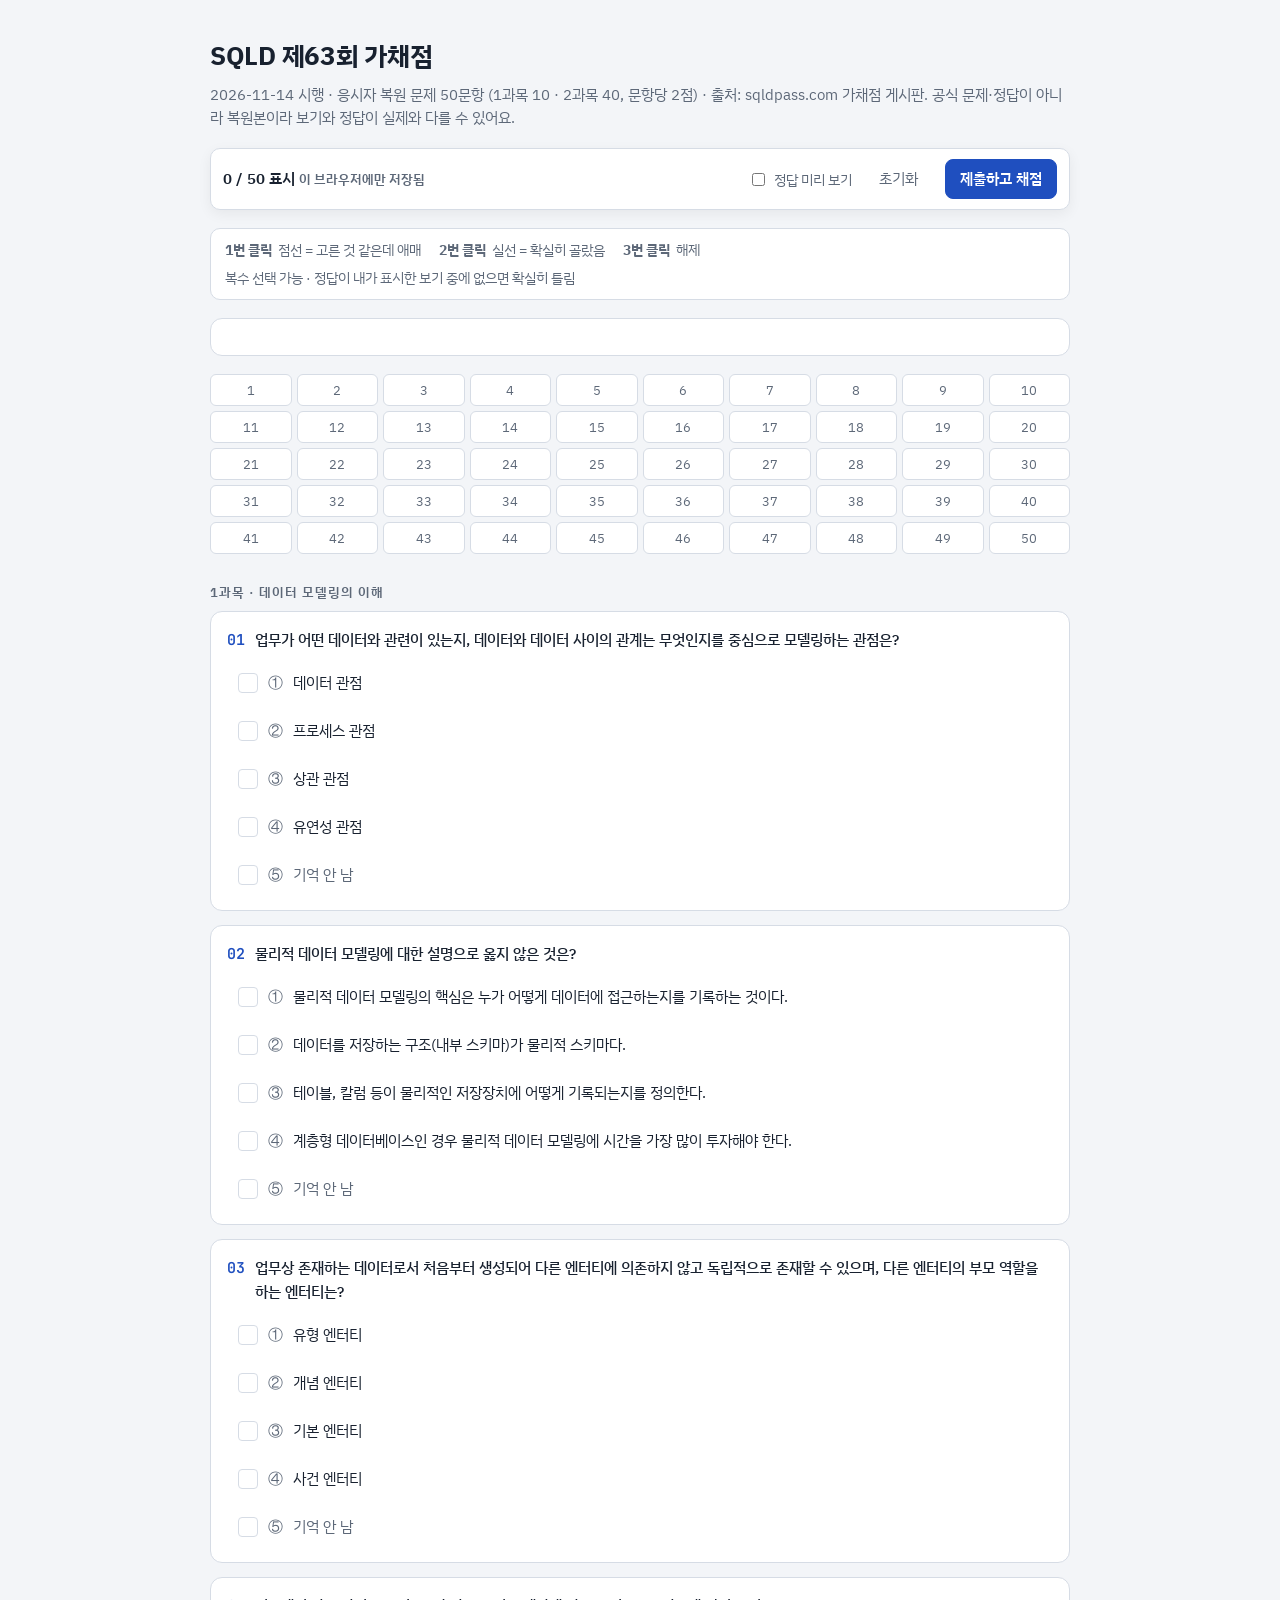
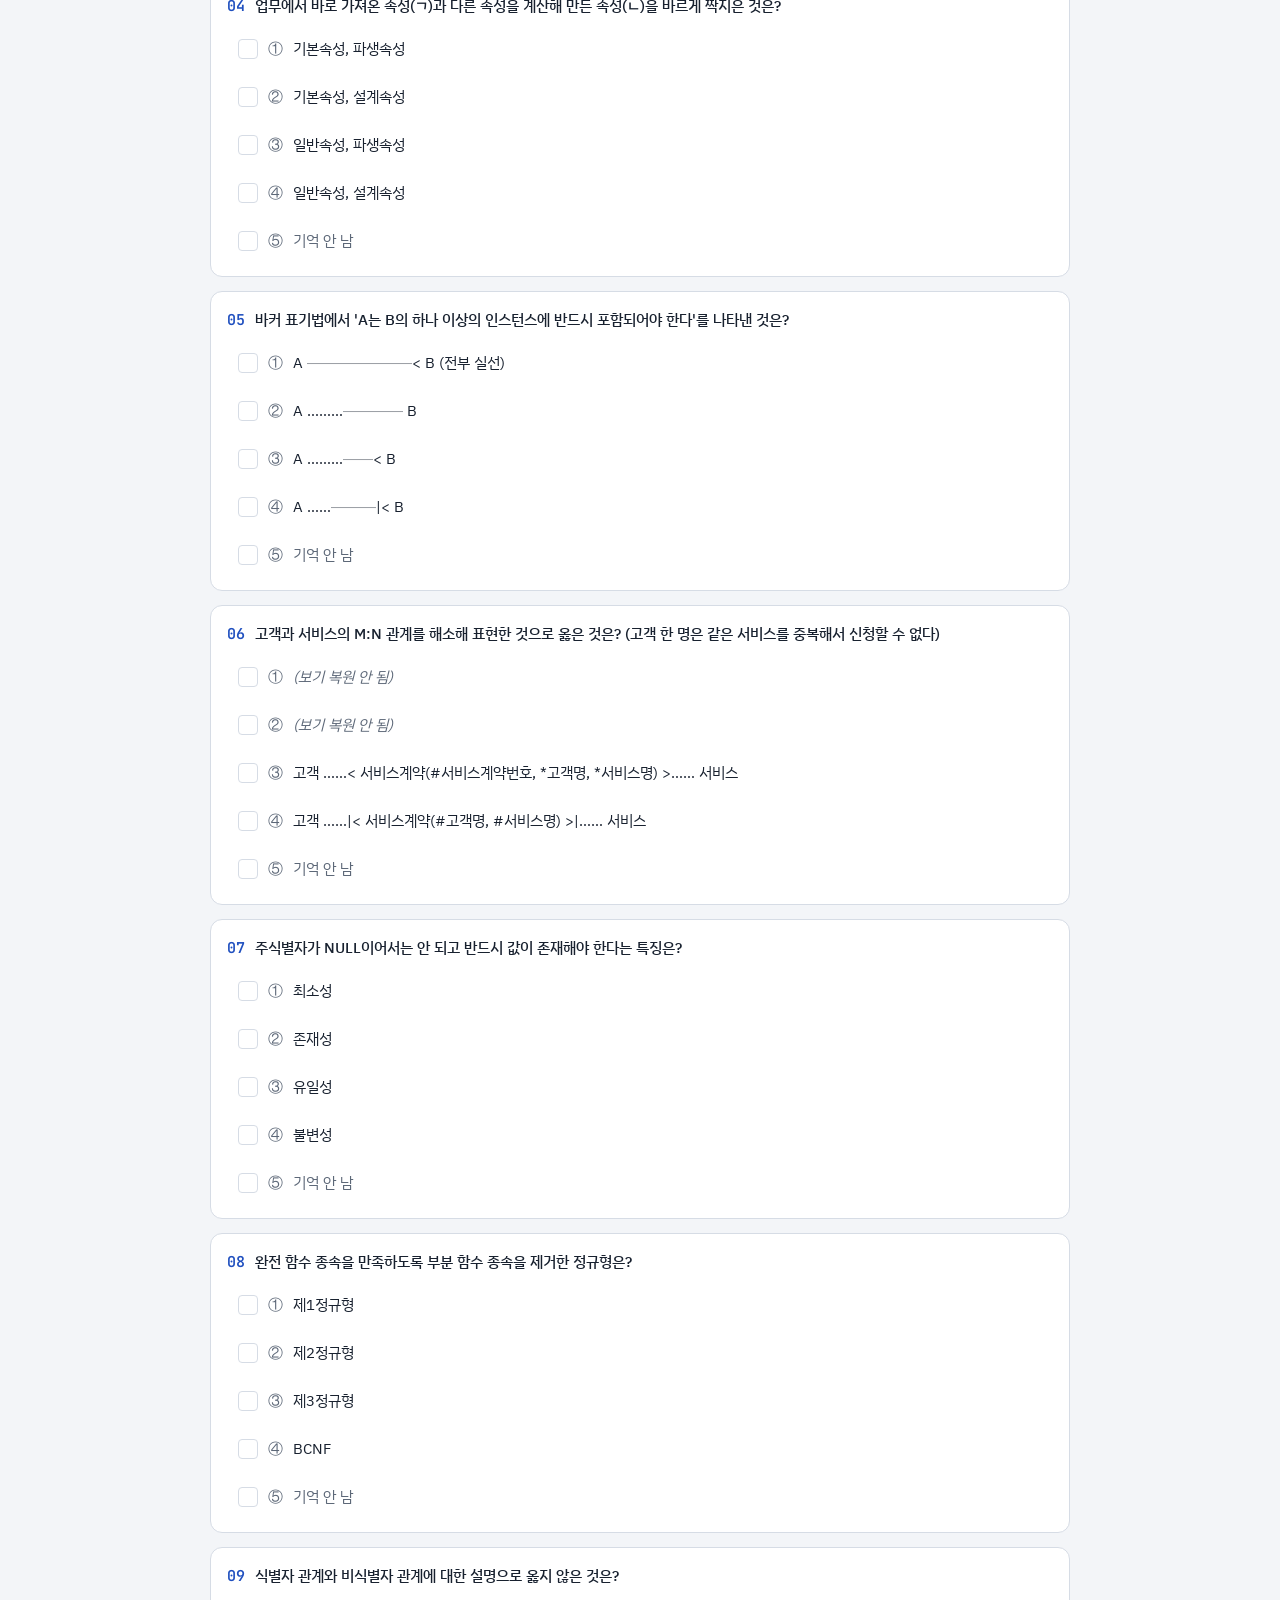
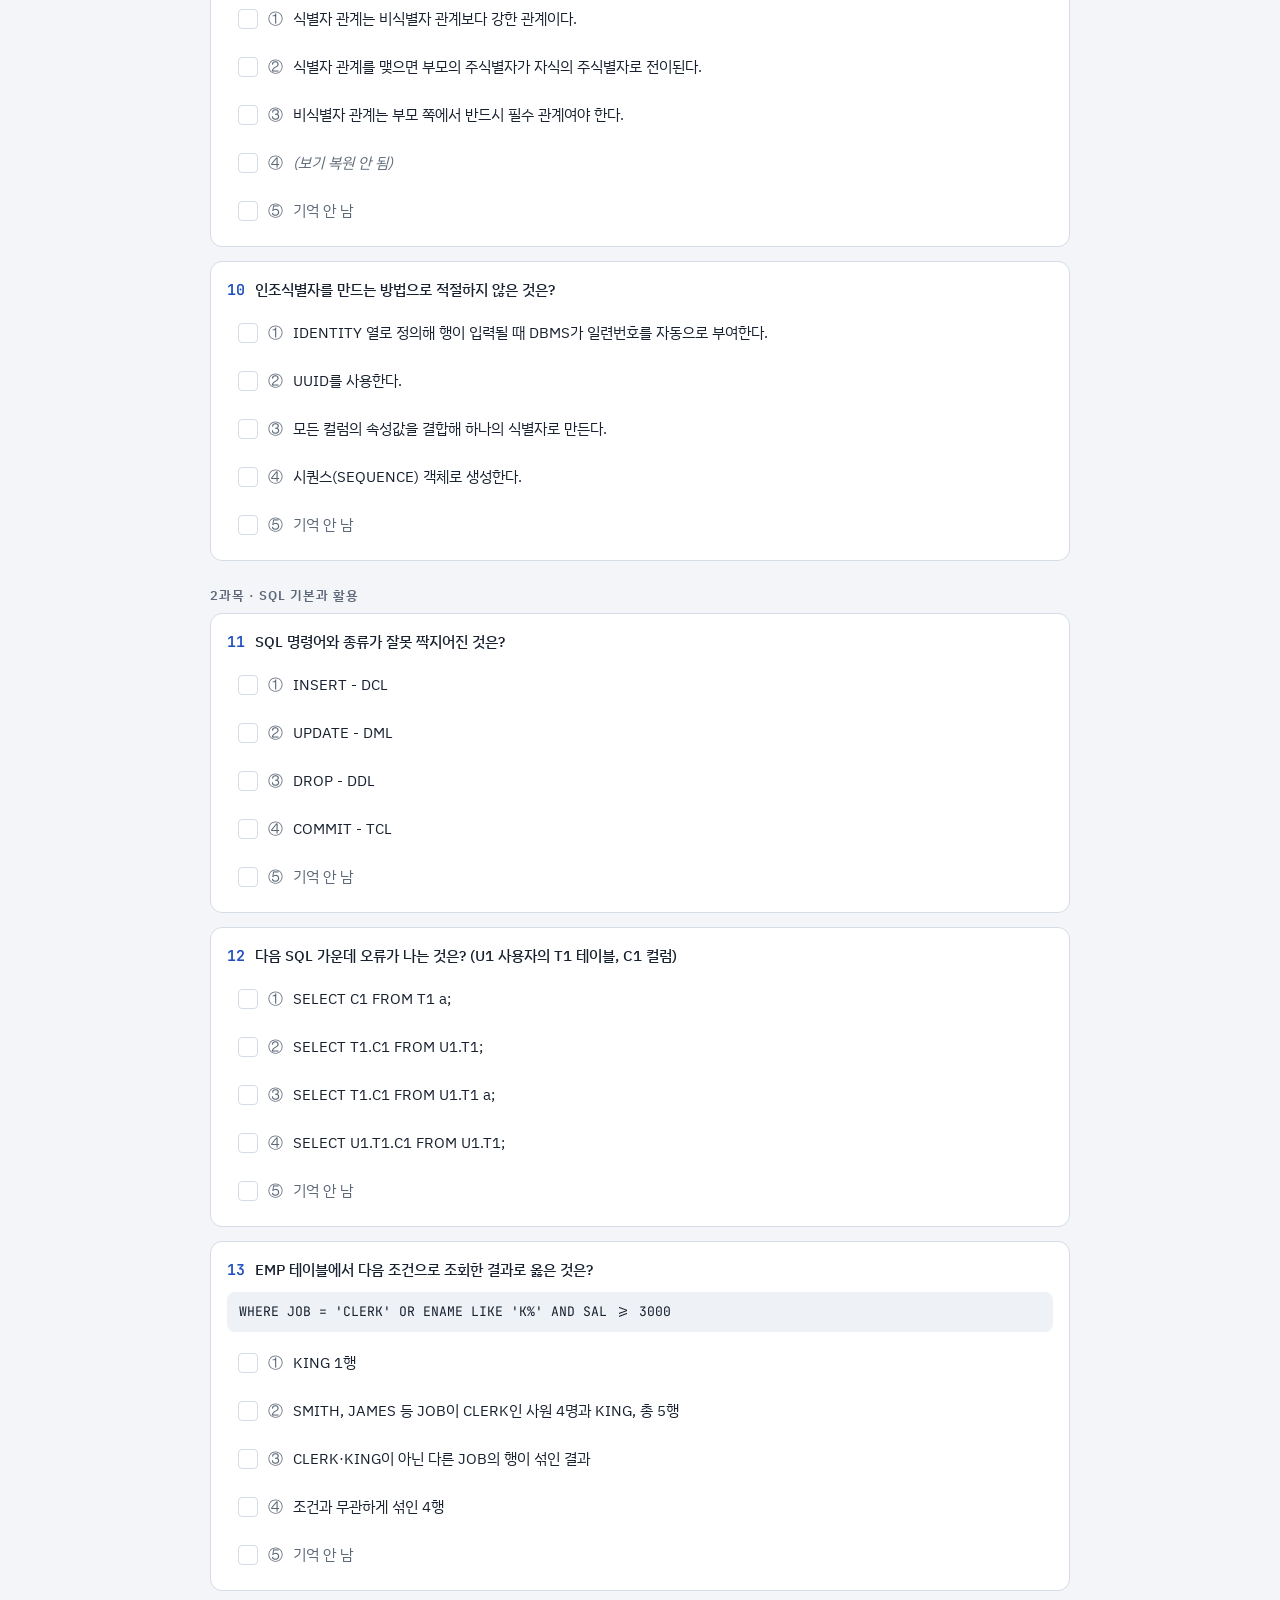
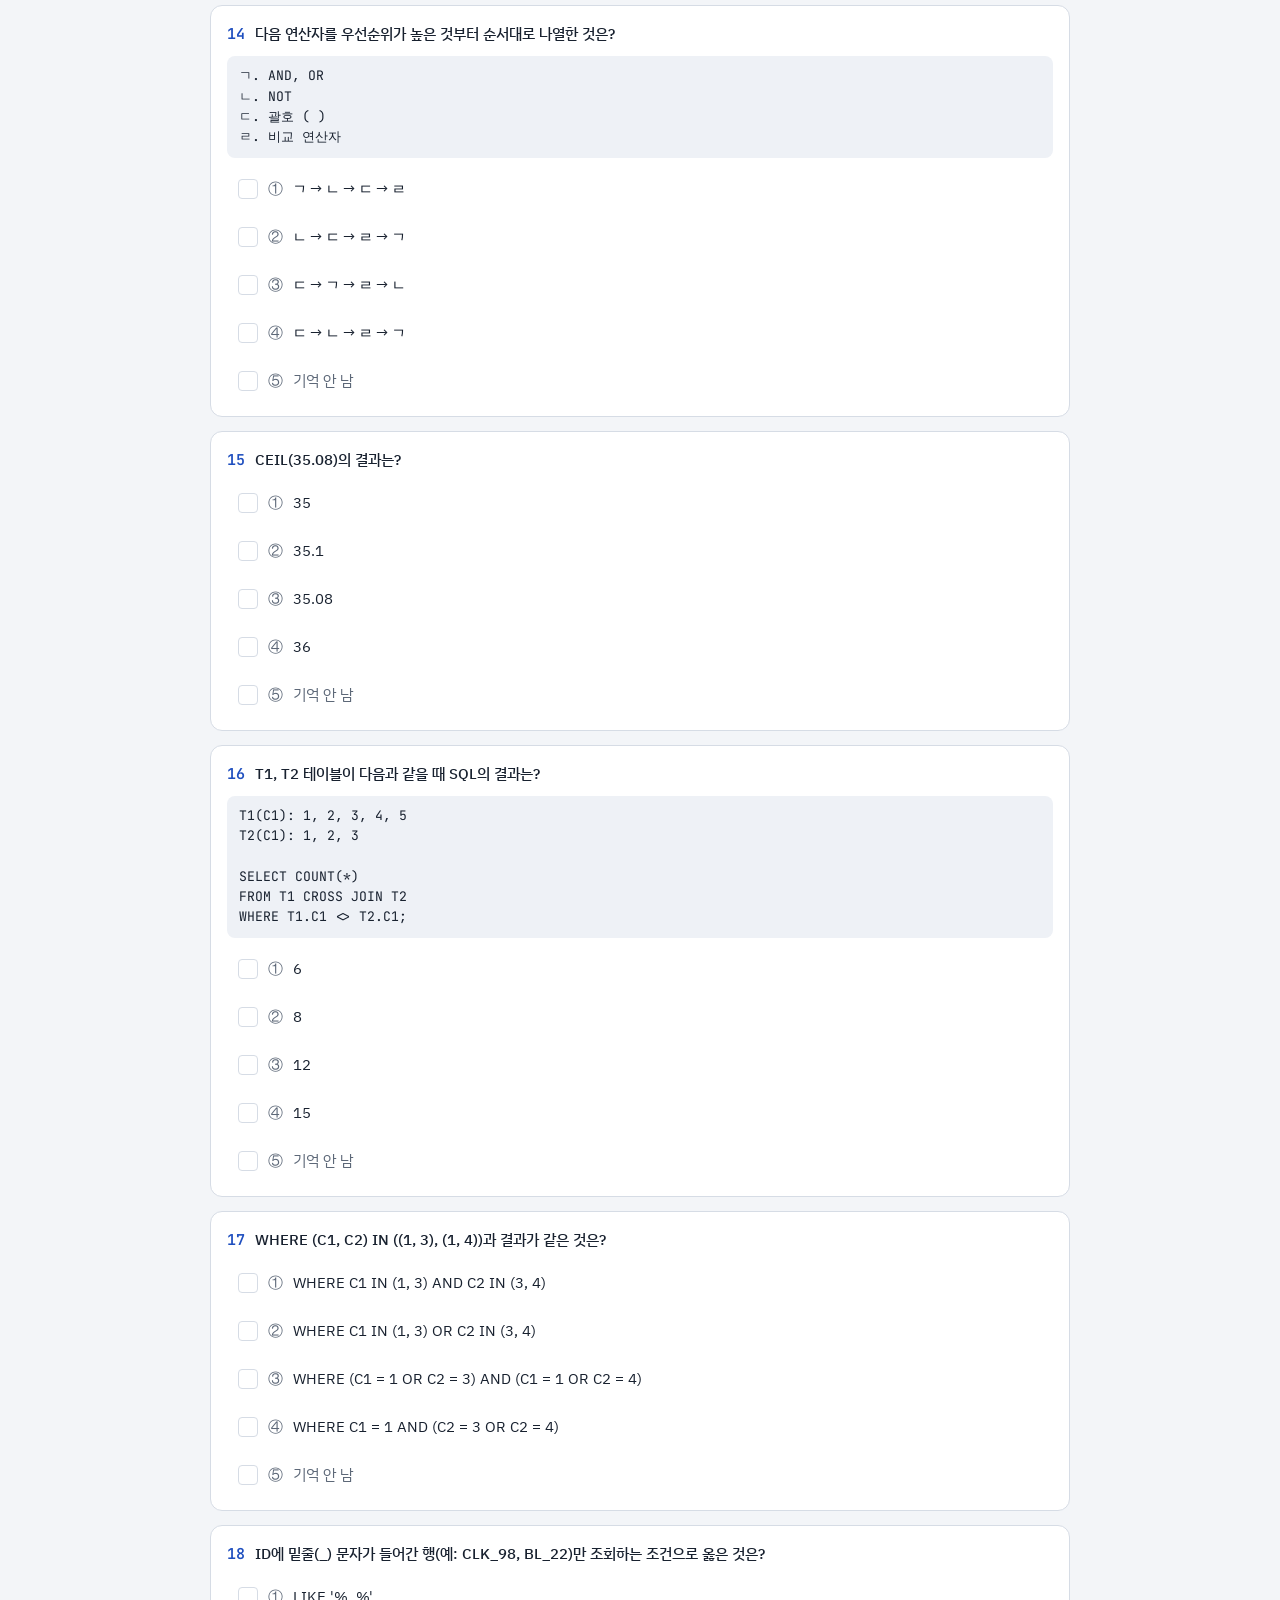
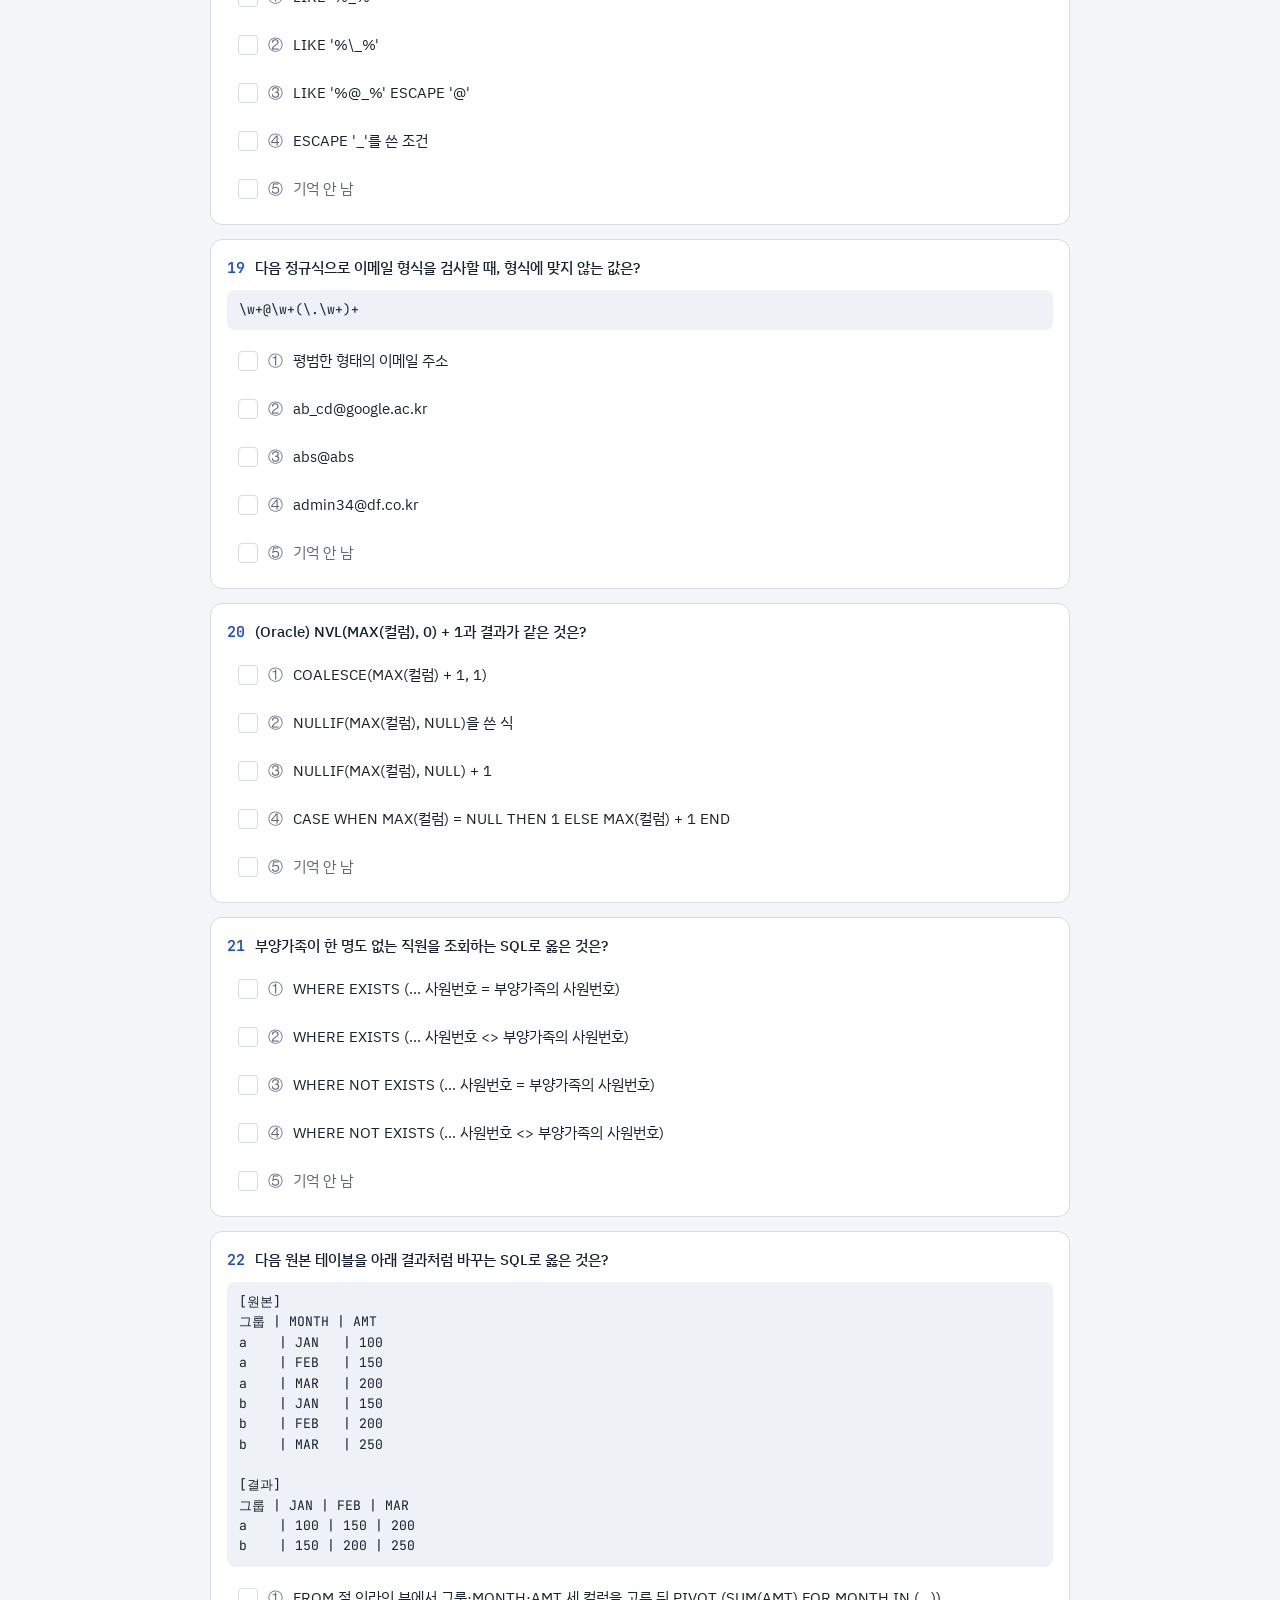
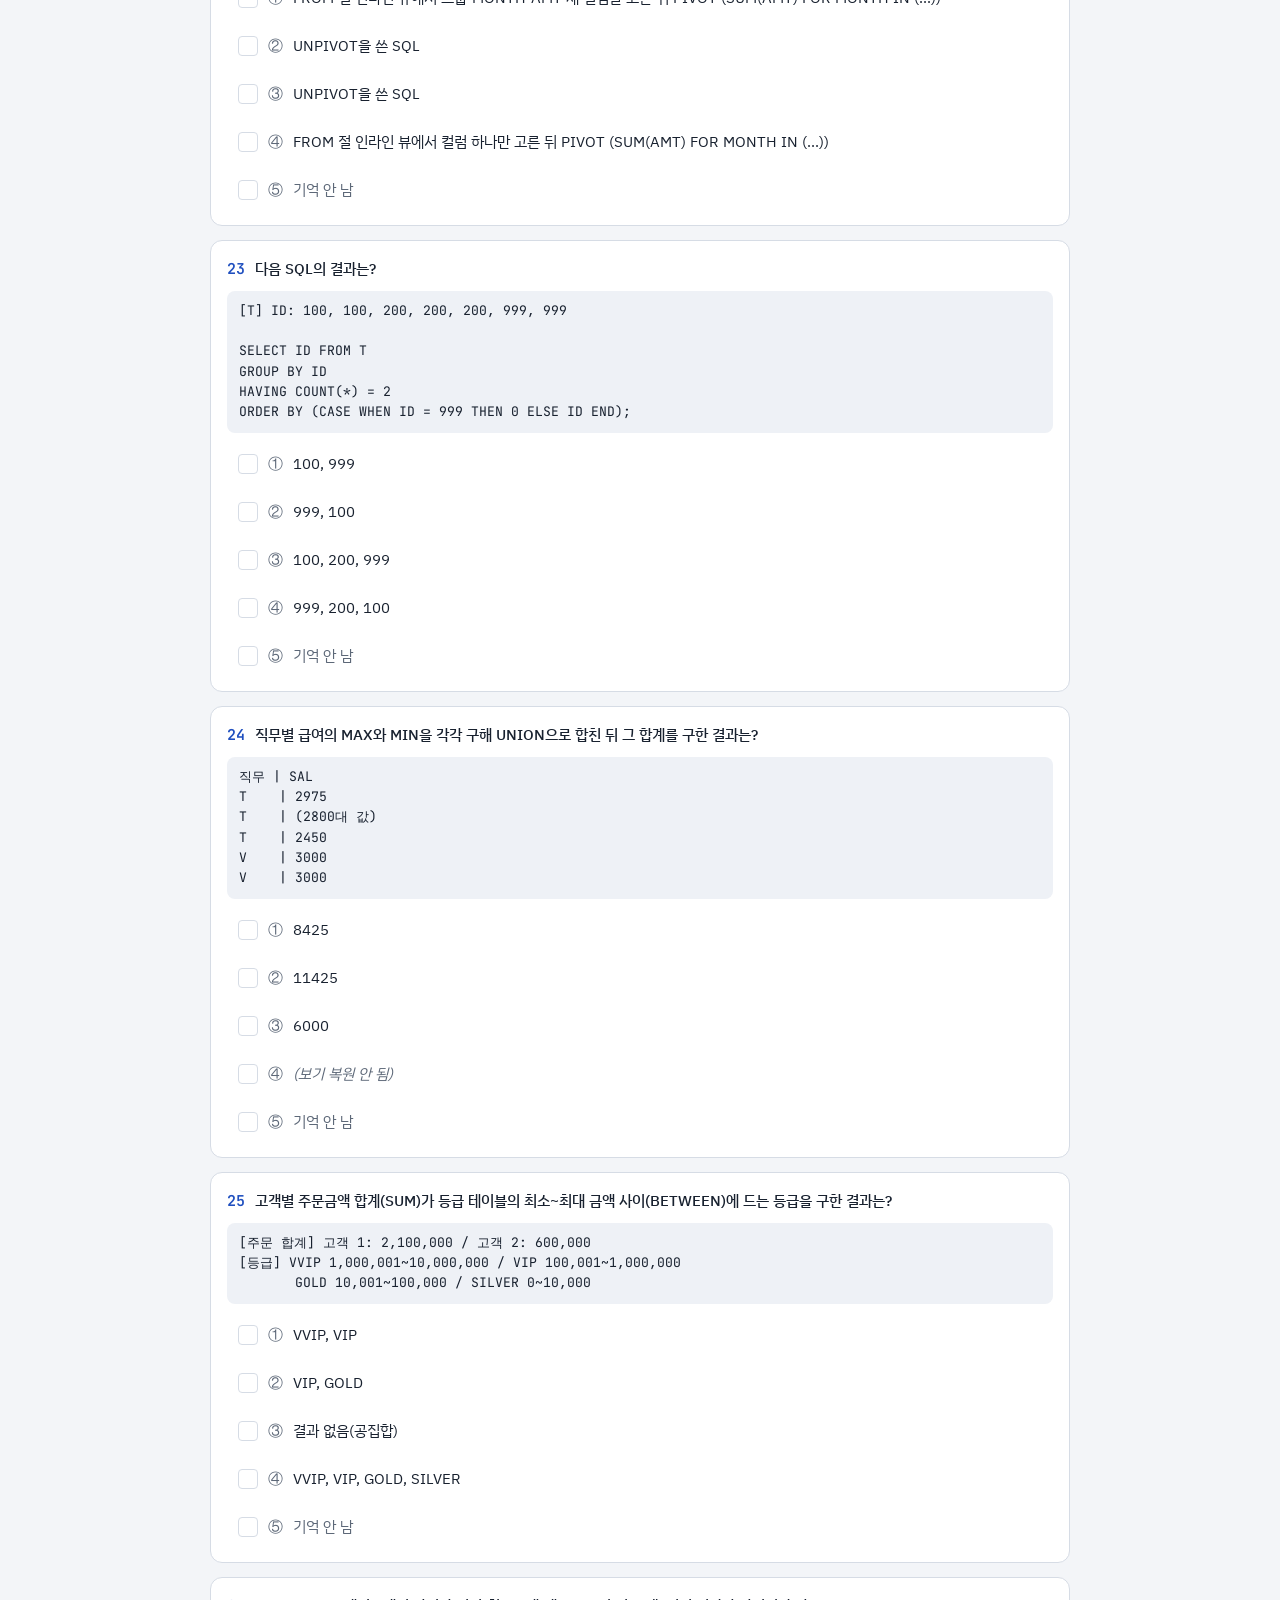
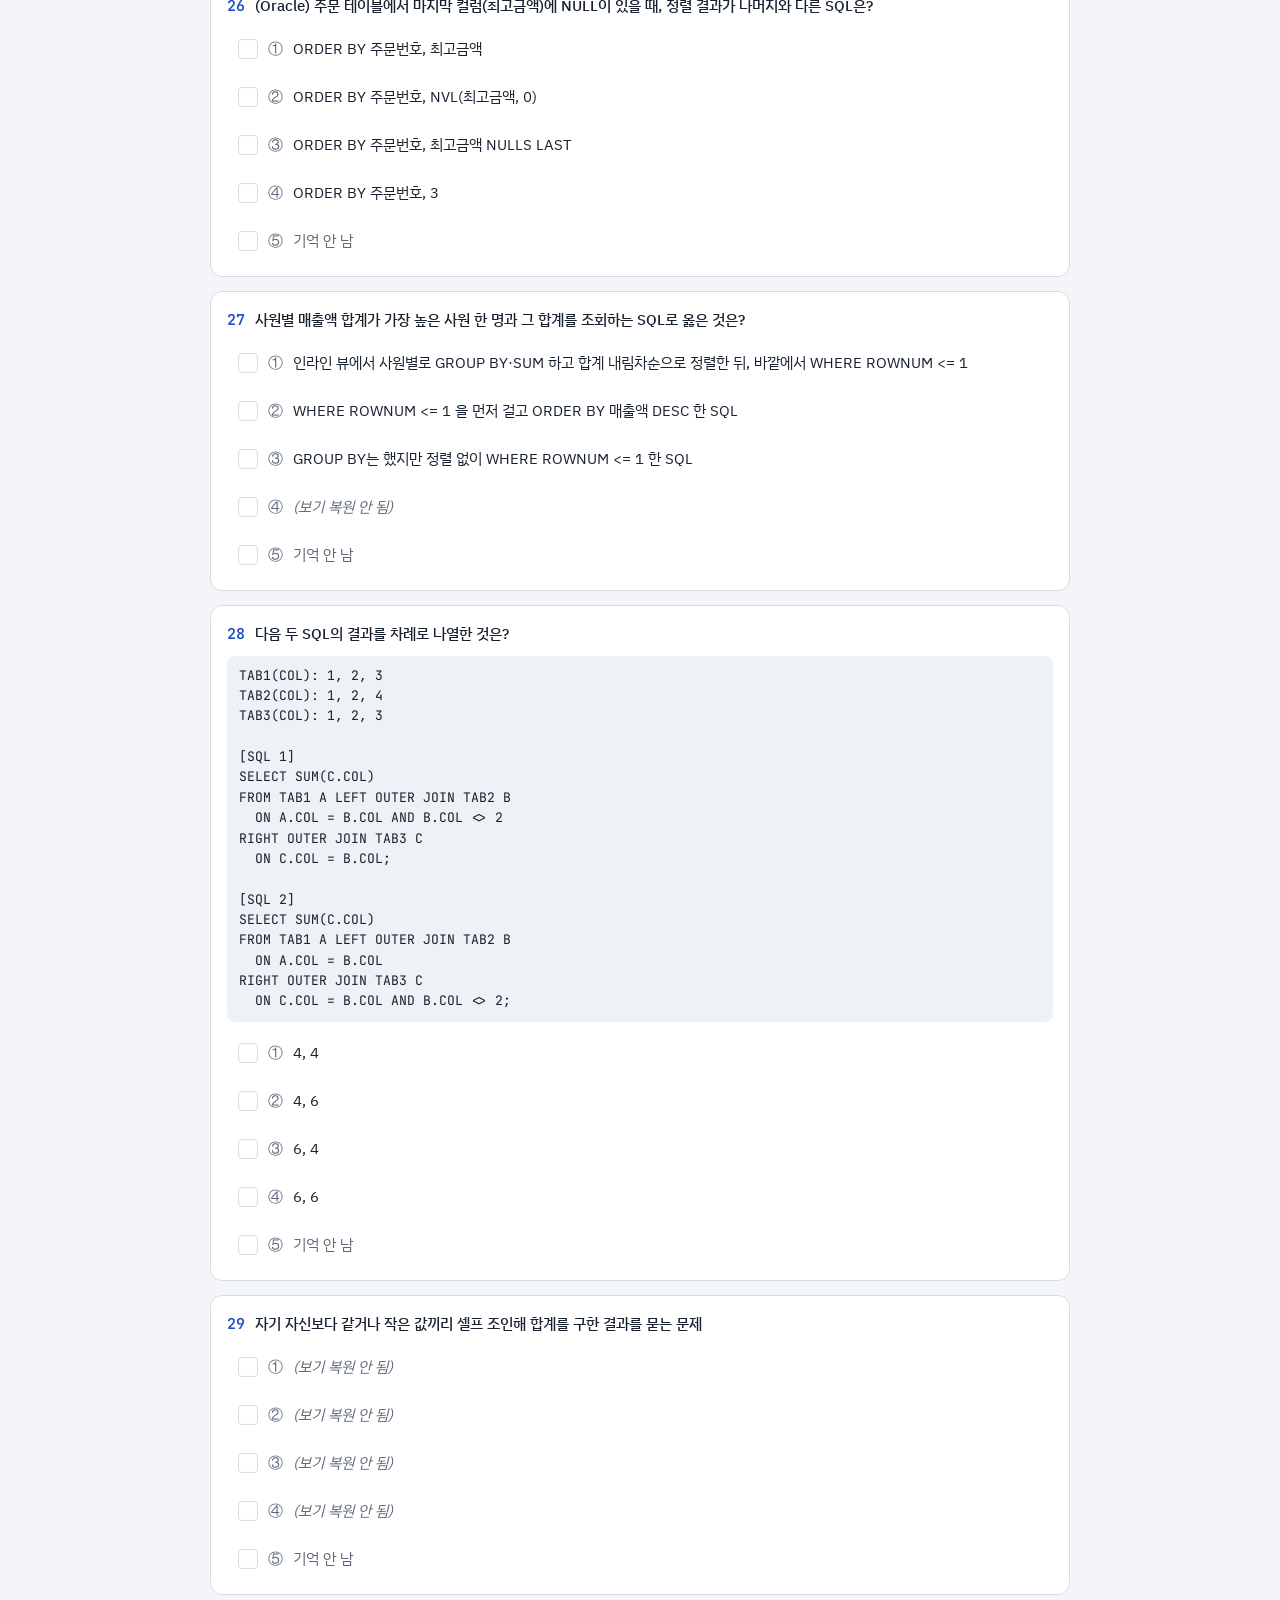
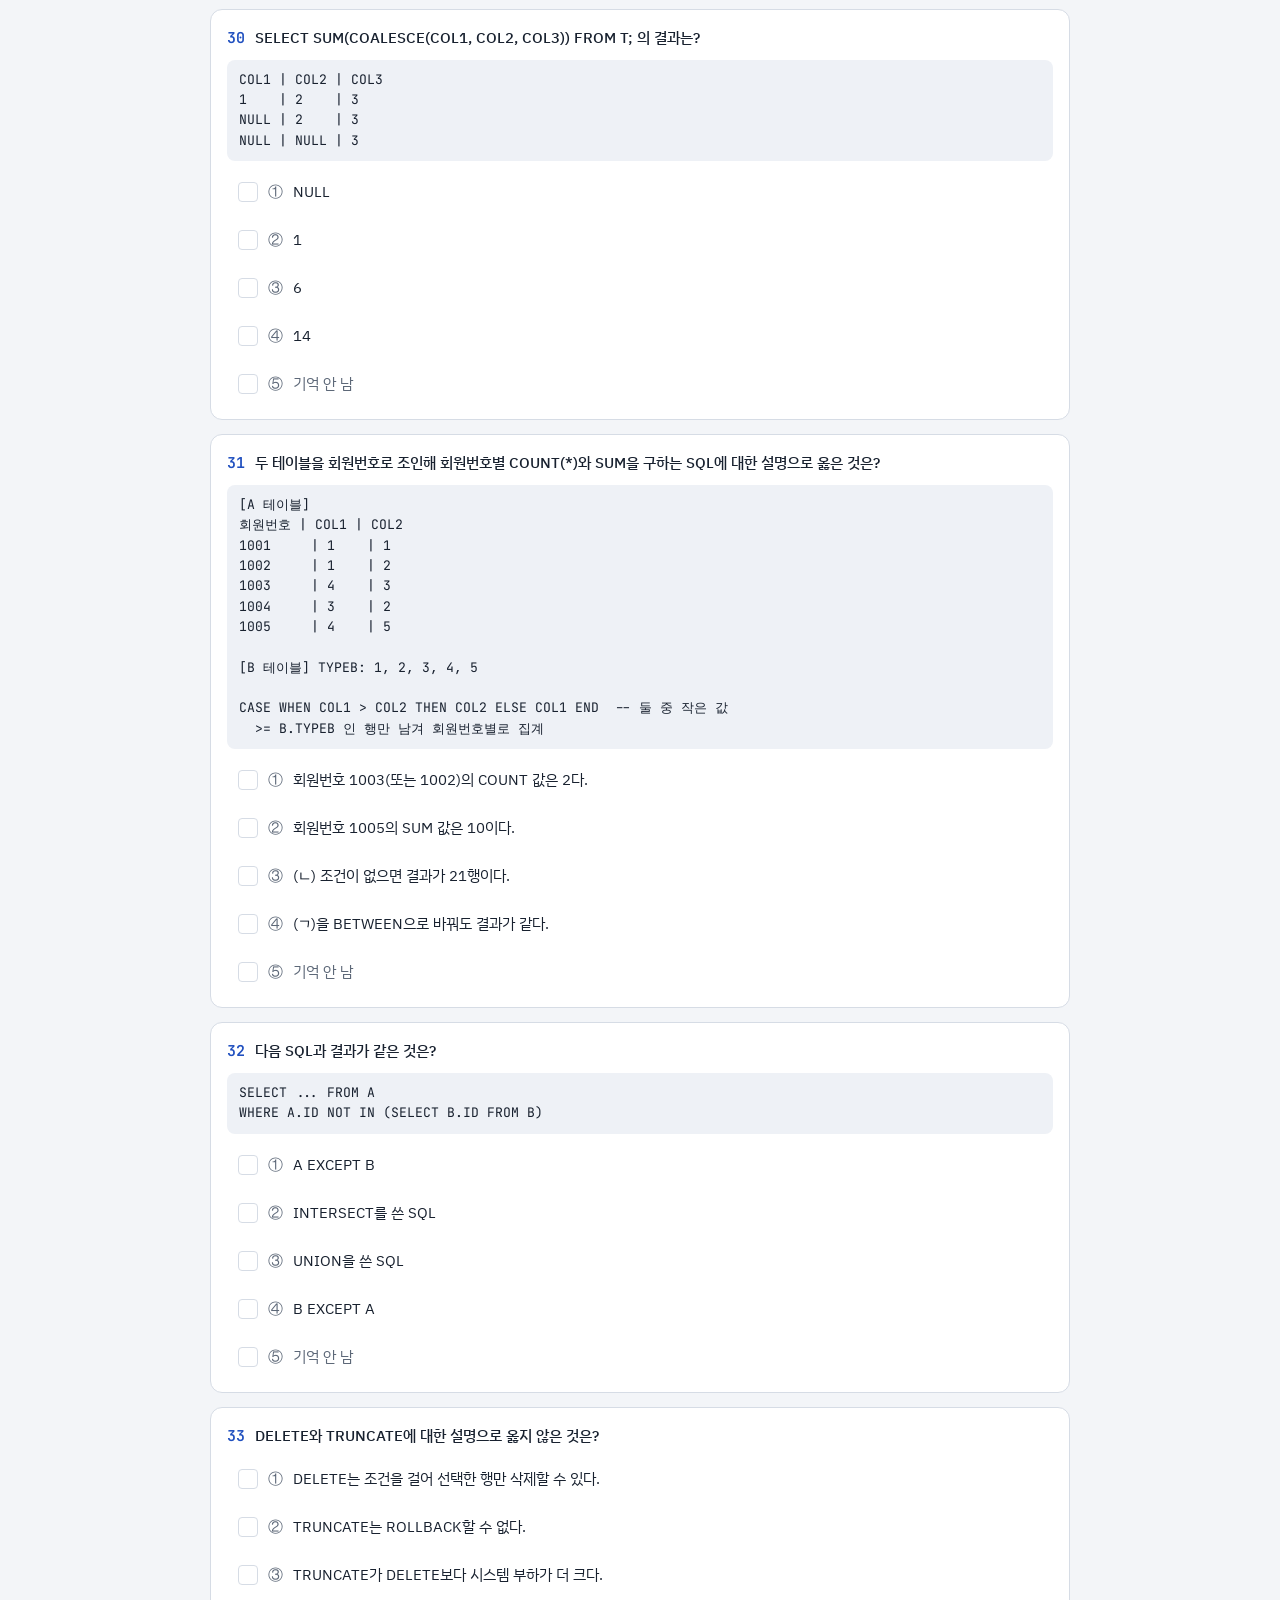
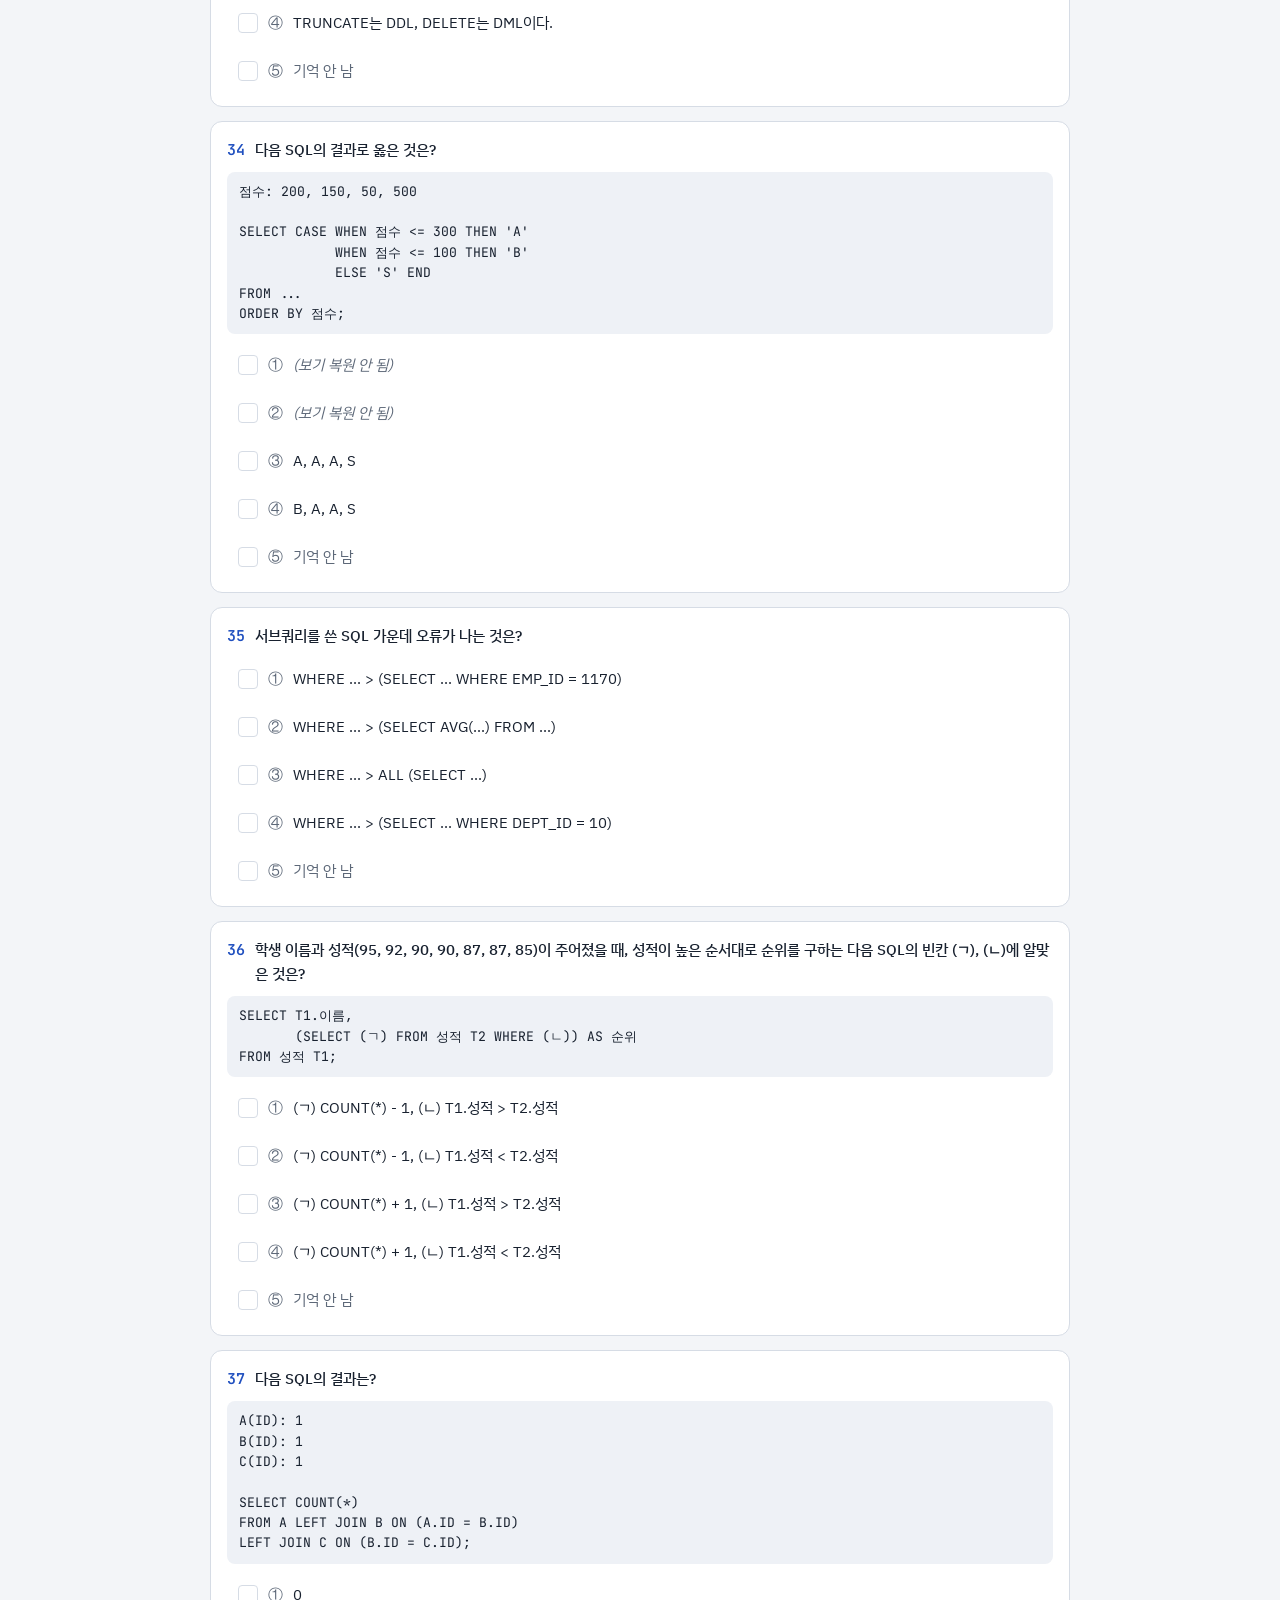
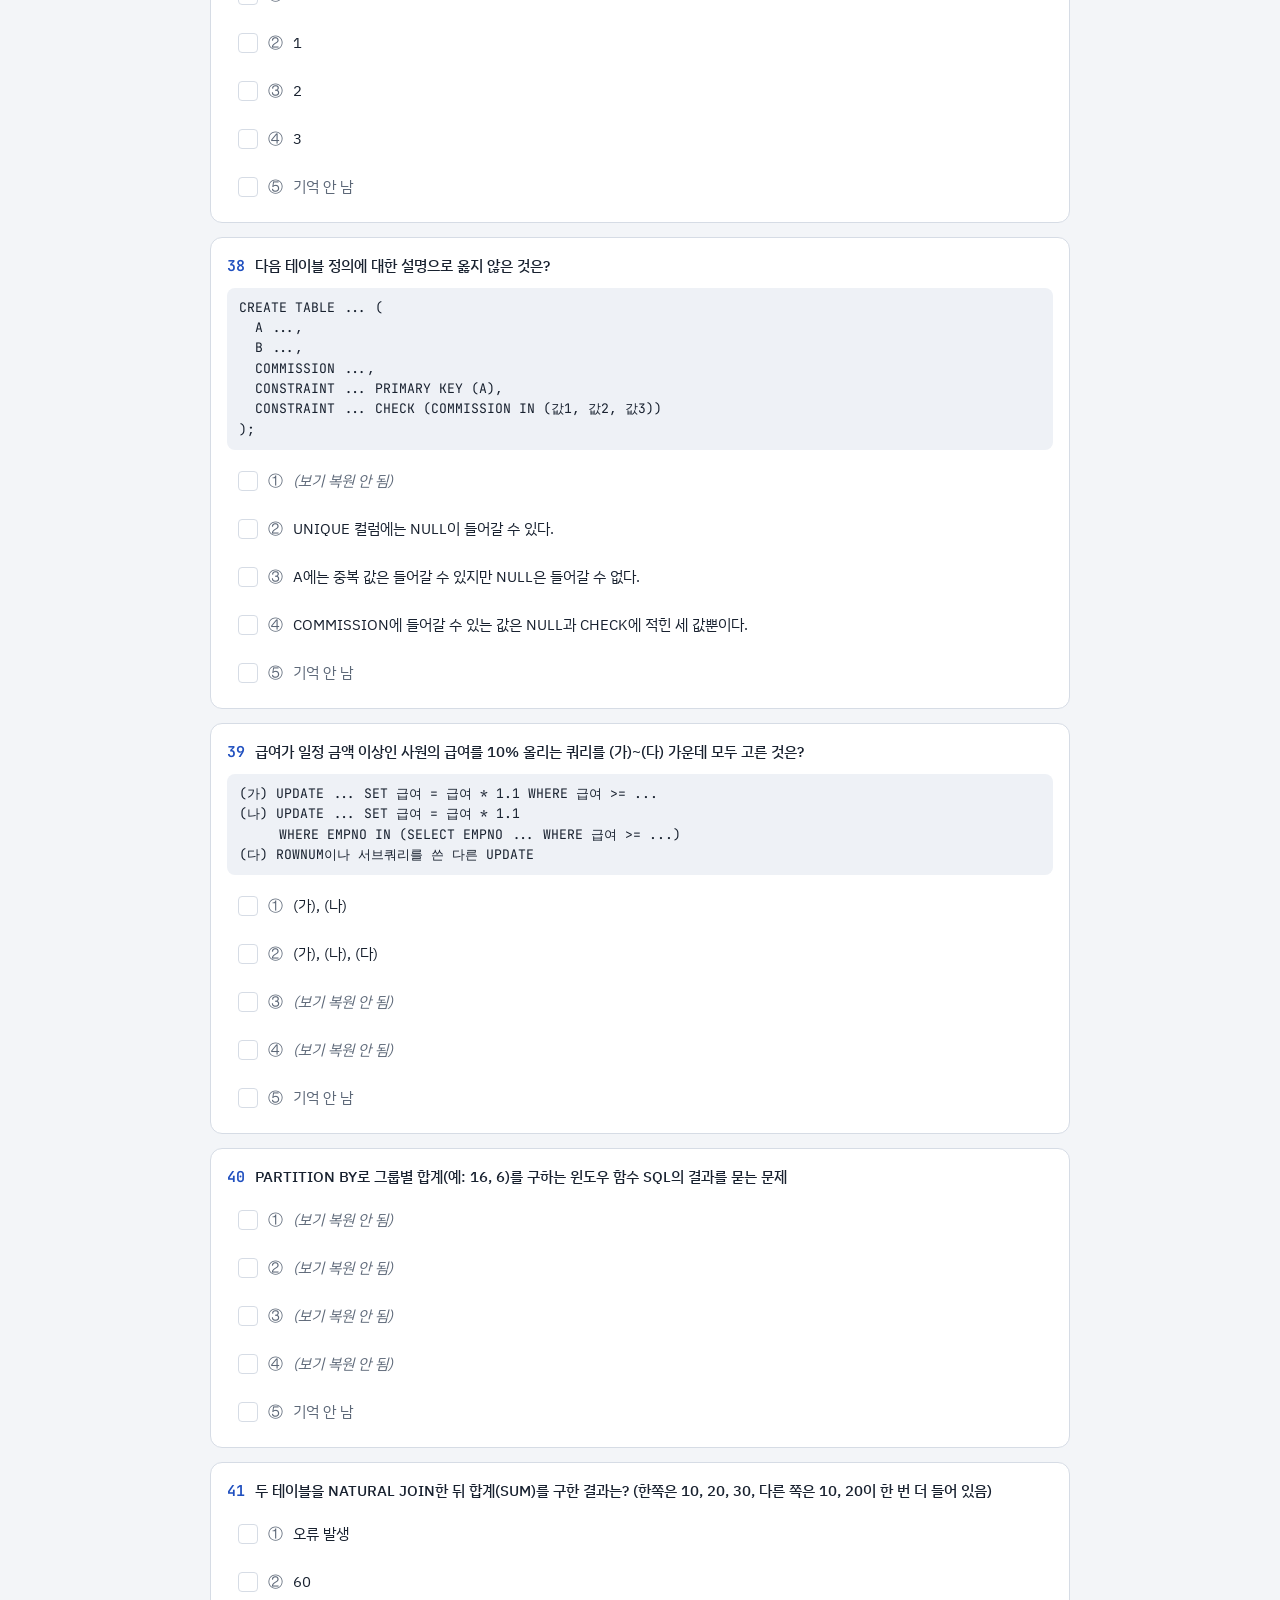
==== commit 72aa38ae: "Update SQLD 63 questions from source, split ambiguous score, save answers to store Co-Authored-By: C" ====
--- a/sqld63/index.html
+++ b/sqld63/index.html
@@ -98,6 +98,8 @@
 td b{font-size:1.05rem}
 td small{color:var(--muted);display:block;font-size:.75rem}
 tr.ok td:first-child{color:var(--ok);font-weight:600} tr.amb td:first-child{color:var(--amb);font-weight:600} tr.bad td:first-child{color:var(--bad);font-weight:600}
+tr.sub td{font-size:.88rem;padding-top:6px;padding-bottom:6px} tr.sub td b{font-size:.92rem;font-weight:600} tr.sub td:first-child{padding-left:18px;color:var(--muted)}
+.sync{font-size:.8rem;color:var(--muted)} .sync.on{color:var(--ok)}
 .pass{font-weight:600} .pass.y{color:var(--ok)} .pass.n{color:var(--bad)} .pass.m{color:var(--amb)}
 .foot{color:var(--muted);font-size:.8rem}
 .confirm{display:flex;gap:8px;align-items:center;flex-wrap:wrap;font-size:.9rem}
@@ -112,7 +114,7 @@
   </header>
 
   <div class="bar" id="bar">
-    <span class="prog" id="prog">0 / 50 표시</span>
+    <span class="prog" id="prog">0 / 50 표시 <span class="sync" id="sync">불러오는 중…</span></span>
     <label for="peek"><input type="checkbox" id="peek"> 정답 미리 보기</label>
     <span id="resetWrap"><button class="ghost" id="reset" type="button">초기화</button></span>
     <button class="primary" id="submit" type="button">제출하고 채점</button>
@@ -131,7 +133,7 @@
 
   <main id="list" style="display:flex;flex-direction:column;gap:14px"></main>
 
-  <p class="foot">표시한 답과 정답 수정 내용은 이 브라우저에만 저장돼요.</p>
+  <p class="foot">표시한 답과 정답 수정 내용은 이 브라우저와, 로그인한 경우 이 페이지의 비공개 저장소(소유자·편집자만 볼 수 있음)에 저장돼요. 원본: sqldpass.com 가채점 게시판, 2026-11-14 갱신 내용 반영.</p>
 </div>
 
 <script>
@@ -141,8 +143,9 @@
  o:["데이터 관점","프로세스 관점","상관 관점","유연성 관점"],a:[1],
  ex:"데이터 관점(What)은 업무와 데이터, 데이터와 데이터 사이의 관계를 봅니다. 프로세스 관점(How)은 업무가 실제로 하는 일을, 상관 관점(Interaction)은 업무 처리 방법에 따라 데이터가 받는 영향을 봅니다."},
 {n:2,s:1,q:"물리적 데이터 모델링에 대한 설명으로 옳지 않은 것은?",
- o:["물리적 데이터 모델링의 핵심은 누가 어떻게 데이터에 접근하는지를 기록하는 것이다.","데이터를 저장하는 구조(내부 스키마)가 물리적 스키마다.","테이블, 칼럼 등이 물리적인 저장장치에 어떻게 기록되는지를 정의한다.","계층 ... 인 경우 시간이 가장 많이 소요된다."],a:[1,4],d:true,
- note:"정답이 ①인지 ④인지 의견이 팽팽해요. ①은 접근 기록이 물리 모델링의 '핵심'은 아니라는 쪽, ④는 시간이 가장 많이 드는 단계가 아니라는 쪽 근거예요."},
+ o:["물리적 데이터 모델링의 핵심은 누가 어떻게 데이터에 접근하는지를 기록하는 것이다.","데이터를 저장하는 구조(내부 스키마)가 물리적 스키마다.","테이블, 칼럼 등이 물리적인 저장장치에 어떻게 기록되는지를 정의한다.","계층형 데이터베이스인 경우 물리적 데이터 모델링에 시간을 가장 많이 투자해야 한다."],a:[4],
+ ex:"데이터 모델링에서 시간을 가장 많이 들이는 단계는 업무를 분석하는 개념적·논리적 모델링이고, 물리적 모델링이 아닙니다.",
+ note:"①이 정답이라는 의견도 있어요."},
 {n:3,s:1,q:"업무상 존재하는 데이터로서 처음부터 생성되어 다른 엔터티에 의존하지 않고 독립적으로 존재할 수 있으며, 다른 엔터티의 부모 역할을 하는 엔터티는?",
  o:["유형 엔터티","개념 엔터티","기본 엔터티","사건 엔터티"],a:[3],
  ex:"기본 엔터티(키 엔터티)는 다른 엔터티로부터 주식별자를 상속받지 않고 자신의 고유한 주식별자를 가지며, 다른 엔터티의 부모가 됩니다. 개념·유형·사건 엔터티는 유무형에 따른 분류이고, 기본 엔터티는 발생 시점에 따른 분류입니다."},
@@ -170,33 +173,34 @@
  ex:"인조식별자는 업무와 무관하게 시스템이 만들어 붙이는 식별자입니다. 모든 컬럼 값을 결합한 것은 인조식별자가 아니라 본질식별자를 합친 복합 식별자에 가깝습니다."},
 // ---------- 2과목 ----------
 {n:11,s:2,q:"SQL 명령어와 종류가 잘못 짝지어진 것은?",
- o:["INSERT - DCL","UPDATE - DML","DROP - DDL (또는 GRANT - DCL)","COMMIT - TCL"],a:[1],
- ex:"INSERT는 데이터를 조작하는 DML입니다. UPDATE는 DML, DROP은 DDL, GRANT는 DCL, COMMIT은 TCL로 모두 맞게 짝지어져 있습니다."},
+ o:["INSERT - DCL","UPDATE - DML","DROP - DDL","COMMIT - TCL"],a:[1],
+ ex:"INSERT는 데이터를 조작하는 DML입니다. UPDATE는 DML, DROP은 DDL, COMMIT은 TCL로 맞게 짝지어져 있습니다."},
 {n:12,s:2,q:"다음 SQL 가운데 오류가 나는 것은? (U1 사용자의 T1 테이블, C1 컬럼)",
  o:["SELECT C1 FROM T1 a;","SELECT T1.C1 FROM U1.T1;","SELECT T1.C1 FROM U1.T1 a;","SELECT U1.T1.C1 FROM U1.T1;"],a:[3],
  ex:"FROM 절에서 테이블 별칭(a)을 지정하면 SELECT 절에서는 원래 테이블명(T1)으로 컬럼을 참조할 수 없고 별칭으로 써야 합니다.",note:"보기 순서는 다를 수 있어요."},
 {n:13,s:2,q:"EMP 테이블에서 다음 조건으로 조회한 결과로 옳은 것은?",code:"WHERE JOB = 'CLERK' OR ENAME LIKE 'K%' AND SAL >= 3000",
- o:["KING 1행","JOB이 CLERK인 사원 4명과 KING, 총 5행","CLERK·KING이 아닌 다른 JOB의 행이 섞인 결과","조건과 무관하게 섞인 4행"],a:[2],
- ex:"AND가 OR보다 먼저 계산되어 조건은 JOB = 'CLERK' OR (ENAME LIKE 'K%' AND SAL >= 3000)이 됩니다. 급여와 관계없이 CLERK 4명이 모두 나오고, K로 시작하면서 급여가 3000 이상인 KING이 더해져 5행입니다."},
+ o:["KING 1행","SMITH, JAMES 등 JOB이 CLERK인 사원 4명과 KING, 총 5행","CLERK·KING이 아닌 다른 JOB의 행이 섞인 결과","조건과 무관하게 섞인 4행"],a:[2],
+ ex:"AND가 OR보다 먼저 계산되어 조건은 JOB = 'CLERK' OR (ENAME LIKE 'K%' AND SAL >= 3000)이 됩니다. 급여와 관계없이 CLERK 4명이 모두 나오고, K로 시작하면서 급여가 3000 이상인 KING이 더해져 5행입니다.",note:"테이블의 JOB 값이 CLERK가 아니어서 ①이 정답이라는 의견도 있어요."},
 {n:14,s:2,q:"다음 연산자를 우선순위가 높은 것부터 순서대로 나열한 것은?",code:"ㄱ. AND, OR\nㄴ. NOT\nㄷ. 괄호 ( )\nㄹ. 비교 연산자",
- o:[null,"ㄴ → ㄷ → ㄹ → ㄱ","ㄷ → ㄱ → ㄹ → ㄴ","ㄷ → ㄴ → ㄹ → ㄱ"],a:[4],
+ o:["ㄱ → ㄴ → ㄷ → ㄹ","ㄴ → ㄷ → ㄹ → ㄱ","ㄷ → ㄱ → ㄹ → ㄴ","ㄷ → ㄴ → ㄹ → ㄱ"],a:[4],
  ex:"SQLD 가이드 기준 연산자 우선순위는 괄호 → NOT → 비교 연산자 → AND → OR 순입니다."},
-{n:15,s:2,q:"CEIL(35.08)의 결과는?",o:["오류","35.1","35.08","36"],a:[4],
- ex:"CEIL은 주어진 수보다 크거나 같은 가장 작은 정수를 돌려주므로 36입니다."},
+{n:15,s:2,q:"CEIL(35.08)의 결과는?",o:["35","35.1","35.08","36"],a:[4],
+ ex:"CEIL은 주어진 수보다 크거나 같은 가장 작은 정수를 돌려주므로 36입니다. 35는 FLOOR나 TRUNC의 결과입니다."},
 {n:16,s:2,q:"T1, T2 테이블이 다음과 같을 때 SQL의 결과는?",code:"T1(C1): 1, 2, 3, 4, 5\nT2(C1): 1, 2, 3\n\nSELECT COUNT(*)\nFROM T1 CROSS JOIN T2\nWHERE T1.C1 <> T2.C1;",
  o:["6","8","12","15"],a:[3],ex:"CROSS JOIN 결과는 5 × 3 = 15행이고, 이 중 값이 같은 (1,1), (2,2), (3,3) 세 행을 빼면 12행입니다."},
-{n:17,s:2,q:"WHERE (C1, C2) IN ((1, 2), (1, 3))과 결과가 같은 것은?",
- o:["WHERE C1 IN (1, 2) AND C2 IN (2, 3)","WHERE C1 IN (1, 2) OR C2 IN (2, 3)","WHERE (C1 = 1 OR C2 = 2) AND (C1 = 1 OR C2 = 3)","WHERE C1 = 1 AND (C2 = 2 OR C2 = 3)"],a:[4],
- ex:"다중 컬럼 IN은 (C1, C2) 쌍이 (1, 2) 또는 (1, 3)과 정확히 일치하는 행만 고릅니다. 즉 C1 = 1이면서 C2가 2 또는 3인 행입니다."},
-{n:18,s:2,q:"이름에 밑줄(_) 문자가 들어간 행만 조회하는 조건으로 옳은 것은?",
- o:["LIKE '%_%'","LIKE '%\\_%'","LIKE '%@_%' ESCAPE '@'","LIKE '%_%' ESCAPE '_'"],a:[3],
- ex:"LIKE에서 _는 임의의 한 글자를 뜻하는 와일드카드라, 문자 그대로의 _를 찾으려면 ESCAPE로 지정한 문자(@)를 _ 앞에 붙여야 합니다. ②는 ESCAPE 절이 없어 \\가 이스케이프 문자로 동작하지 않습니다."},
+{n:17,s:2,q:"WHERE (C1, C2) IN ((1, 3), (1, 4))과 결과가 같은 것은?",
+ o:["WHERE C1 IN (1, 3) AND C2 IN (3, 4)","WHERE C1 IN (1, 3) OR C2 IN (3, 4)","WHERE (C1 = 1 OR C2 = 3) AND (C1 = 1 OR C2 = 4)","WHERE C1 = 1 AND (C2 = 3 OR C2 = 4)"],a:[4],
+ ex:"다중 컬럼 IN은 (C1, C2) 쌍이 (1, 3) 또는 (1, 4)와 정확히 일치하는 행만 고릅니다. 즉 C1 = 1이면서 C2가 3 또는 4인 행입니다. ①·②는 다른 C1 값까지, ③은 C1 = 1인 모든 행까지 포함됩니다.",note:"보기 값은 다를 수 있어요."},
+{n:18,s:2,q:"ID에 밑줄(_) 문자가 들어간 행(예: CLK_98, BL_22)만 조회하는 조건으로 옳은 것은?",
+ o:["LIKE '%_%'","LIKE '%\\_%'","LIKE '%@_%' ESCAPE '@'","ESCAPE '_'를 쓴 조건"],a:[3,4],d:true,
+ ex:"LIKE에서 _는 임의의 한 글자라, 문자 그대로의 _를 찾으려면 ESCAPE로 지정한 문자를 _ 바로 앞에 붙여야 합니다.",
+ note:"정답이 ③인지 ④인지 의견이 갈려요. ④가 '%__%' ESCAPE '_'처럼 밑줄 두 개였다면 맞는 조건이고, '%_%' ESCAPE '_'라면 밑줄을 찾지 못합니다. ③도 '%@_%'인지 '%@%'인지에 따라 달라져요."},
 {n:19,s:2,q:"다음 정규식으로 이메일 형식을 검사할 때, 형식에 맞지 않는 값은?",code:"\\w+@\\w+(\\.\\w+)+",
- o:[null,"ab_cd@... 처럼 @ 앞에 밑줄(_)이 들어간 값","atHOME@... 처럼 @ 뒤에 점(.) 없이 끝나는 값","admin@....... 처럼 점이 여러 번 들어간 값"],a:[3],
+ o:["평범한 형태의 이메일 주소","ab_cd@google.ac.kr","abs@abs","admin34@df.co.kr"],a:[3],
  ex:"@ 뒤에 '.문자' 묶음이 한 번 이상 와야 하는데, ③은 점 없이 끝나 패턴에 맞지 않습니다. \\w는 밑줄(_)도 포함하므로 ②는 맞는 형식입니다."},
 {n:20,s:2,q:"(Oracle) NVL(MAX(컬럼), 0) + 1과 결과가 같은 것은?",
- o:["COALESCE(MAX(컬럼) + 1, 1)","NULLIF(MAX(컬럼) ..., ...)를 쓴 식","NULLIF(MAX(컬럼), ...) + 1","CASE WHEN MAX(컬럼) = NULL THEN 1 ELSE MAX(컬럼) + 1 END"],a:[1],
- ex:"①은 MAX가 NULL이면 1, 아니면 MAX + 1을 돌려주어 NVL(MAX, 0) + 1과 같습니다. ④는 = NULL 비교가 참이 되지 않아 MAX가 NULL일 때 NULL이 됩니다.",note:"④가 IS NULL이었다는 기억도 있어요."},
+ o:["COALESCE(MAX(컬럼) + 1, 1)","NULLIF(MAX(컬럼), NULL)을 쓴 식","NULLIF(MAX(컬럼), NULL) + 1","CASE WHEN MAX(컬럼) = NULL THEN 1 ELSE MAX(컬럼) + 1 END"],a:[1],
+ ex:"①은 MAX가 NULL이면 1, 아니면 MAX + 1을 돌려주어 NVL(MAX, 0) + 1과 같습니다. NULLIF(MAX, NULL)은 MAX가 NULL이면 NULL을 그대로 돌려주므로 ②·③은 NULL이 나옵니다. ④는 = NULL 비교가 참이 되지 않아 ELSE로 가서 역시 NULL이 됩니다."},
 {n:21,s:2,q:"부양가족이 한 명도 없는 직원을 조회하는 SQL로 옳은 것은?",
  o:["WHERE EXISTS (... 사원번호 = 부양가족의 사원번호)","WHERE EXISTS (... 사원번호 <> 부양가족의 사원번호)","WHERE NOT EXISTS (... 사원번호 = 부양가족의 사원번호)","WHERE NOT EXISTS (... 사원번호 <> 부양가족의 사원번호)"],a:[3],
  ex:"자기 사원번호와 같은 부양가족 행이 하나도 없는 직원을 골라야 하므로 NOT EXISTS와 = 조건을 함께 씁니다."},
@@ -204,22 +208,24 @@
  code:"[원본]\n그룹 | MONTH | AMT\na    | JAN   | 100\na    | FEB   | 150\na    | MAR   | 200\nb    | JAN   | 150\nb    | FEB   | 200\nb    | MAR   | 250\n\n[결과]\n그룹 | JAN | FEB | MAR\na    | 100 | 150 | 200\nb    | 150 | 200 | 250",
  o:["FROM 절 인라인 뷰에서 그룹·MONTH·AMT 세 컬럼을 고른 뒤 PIVOT (SUM(AMT) FOR MONTH IN (...))","UNPIVOT을 쓴 SQL","UNPIVOT을 쓴 SQL","FROM 절 인라인 뷰에서 컬럼 하나만 고른 뒤 PIVOT (SUM(AMT) FOR MONTH IN (...))"],a:[1],
  ex:"PIVOT은 인라인 뷰에 남은 컬럼 가운데 집계 대상(AMT)과 FOR 절 컬럼(MONTH)을 뺀 나머지(그룹)로 묶습니다. 행을 열로 바꾸는 문제라 UNPIVOT은 맞지 않습니다."},
-{n:23,s:2,q:"다음 SQL의 결과는?",code:"SELECT ID FROM T\nGROUP BY ID\nHAVING COUNT(*) = 2\nORDER BY (CASE WHEN ID = 999 THEN 0 ELSE ID END);",
+{n:23,s:2,q:"다음 SQL의 결과는?",code:"[T] ID: 100, 100, 200, 200, 200, 999, 999\n\nSELECT ID FROM T\nGROUP BY ID\nHAVING COUNT(*) = 2\nORDER BY (CASE WHEN ID = 999 THEN 0 ELSE ID END);",
  o:["100, 999","999, 100","100, 200, 999","999, 200, 100"],a:[2],
- ex:"두 번 나온 ID만 남기고, 정렬 기준에서 999는 0으로 바뀌어 맨 앞에 옵니다.",note:"테이블 값은 복원되지 않았어요."},
-{n:24,s:2,q:"다음 테이블에서 부서 a의 MAX(SAL)과 부서 b의 MIN(SAL)을 UNION으로 합친 결과를 묻는 문제",
- code:"사원 | 부서 | SAL\n1    | a    | 2975\n2    | a    | 2500\n3    | a    | ...\n4    | b    | 3000\n5    | b    | 3000",
- o:["8425","11625","6000",null],a:[1],note:"테이블 값과 정확한 SQL은 복원되지 않았어요."},
-{n:25,s:2,q:"고객별 주문금액 합계(SUM)가 등급의 최소~최대 금액 사이(BETWEEN)에 드는 등급을 구한 결과는?",
- o:["VVIP, VIP","VIP, GOLD","결과 없음(공집합)","VVIP, VIP, GOLD, SILVER"],a:[1,3],d:true,
- note:"①이 다수 의견이지만 ③이 정답이라는 의견도 있어요. 테이블 값은 복원되지 않았어요."},
-{n:26,s:2,q:"(Oracle) NULL이 들어 있는 컬럼을 정렬할 때, 정렬 결과가 나머지와 다른 SQL은?",
- o:["ORDER BY 컬럼","ORDER BY NVL(컬럼, 0)","ORDER BY 컬럼 NULLS LAST","ORDER BY 3 (같은 컬럼의 위치 번호)"],a:[2],
+ ex:"200은 3번 나와 HAVING에서 빠지고 100과 999만 남습니다. 정렬 기준에서 999는 0으로 바뀌어 맨 앞에 오므로 999, 100 순입니다."},
+{n:24,s:2,q:"직무별 급여의 MAX와 MIN을 각각 구해 UNION으로 합친 뒤 그 합계를 구한 결과는?",
+ code:"직무 | SAL\nT    | 2975\nT    | (2800대 값)\nT    | 2450\nV    | 3000\nV    | 3000",
+ o:["8425","11425","6000",null],a:[1],
+ ex:"직무별 MAX·MIN은 T가 2975와 2450, V가 3000과 3000입니다. UNION은 중복을 제거하므로 3000은 한 번만 남아 2975 + 2450 + 3000 = 8425입니다. UNION ALL이었다면 11425가 됩니다."},
+{n:25,s:2,q:"고객별 주문금액 합계(SUM)가 등급 테이블의 최소~최대 금액 사이(BETWEEN)에 드는 등급을 구한 결과는?",
+ code:"[주문 합계] 고객 1: 2,100,000 / 고객 2: 600,000\n[등급] VVIP 1,000,001~10,000,000 / VIP 100,001~1,000,000\n       GOLD 10,001~100,000 / SILVER 0~10,000",
+ o:["VVIP, VIP","VIP, GOLD","결과 없음(공집합)","VVIP, VIP, GOLD, SILVER"],a:[1],
+ ex:"고객 1의 합계 2,100,000은 VVIP 구간, 고객 2의 600,000은 VIP 구간에 들어갑니다."},
+{n:26,s:2,q:"(Oracle) 주문 테이블에서 마지막 컬럼(최고금액)에 NULL이 있을 때, 정렬 결과가 나머지와 다른 SQL은?",
+ o:["ORDER BY 주문번호, 최고금액","ORDER BY 주문번호, NVL(최고금액, 0)","ORDER BY 주문번호, 최고금액 NULLS LAST","ORDER BY 주문번호, 3"],a:[2],
  ex:"Oracle은 오름차순 정렬에서 NULL을 맨 뒤에 둡니다. ①·③·④는 모두 NULL이 마지막에 오지만, ②는 NULL을 0으로 바꿔 정렬하므로 NULL 행이 앞쪽으로 옵니다."},
-{n:27,s:2,q:"ROWNUM으로 가장 높은 값 한 행을 뽑는 SQL 가운데 결과가 다른 것은?",
- o:[null,null,"ROWNUM = 1을 먼저 뽑은 뒤 바깥에서 ORDER BY 한 SQL",null],a:[3],d:true,
- ex:"ROWNUM은 정렬 전에 붙으므로, 인라인 뷰 안에서 먼저 정렬하지 않으면 원하는 최댓값이 아닌 임의의 첫 행이 나옵니다.",
- note:"이 보기가 정답이라는 건 맞지만, 실제 시험에서 몇 번 위치였는지는 확인되지 않았어요."},
+{n:27,s:2,q:"사원별 매출액 합계가 가장 높은 사원 한 명과 그 합계를 조회하는 SQL로 옳은 것은?",
+ o:["인라인 뷰에서 사원별로 GROUP BY·SUM 하고 합계 내림차순으로 정렬한 뒤, 바깥에서 WHERE ROWNUM <= 1","WHERE ROWNUM <= 1 을 먼저 걸고 ORDER BY 매출액 DESC 한 SQL","GROUP BY는 했지만 정렬 없이 WHERE ROWNUM <= 1 한 SQL",null],a:[1],
+ ex:"ROWNUM은 ORDER BY보다 먼저 붙으므로, 정렬을 마친 결과를 인라인 뷰로 감싼 뒤 ROWNUM으로 잘라야 가장 높은 값을 얻습니다. ②·③은 정렬 전에 첫 행을 가져옵니다.",
+ note:"원본 사이트에서 발문과 보기가 새로 복원되면서 정답 위치가 ③에서 ①로 바뀌었어요."},
 {n:28,s:2,q:"다음 두 SQL의 결과를 차례로 나열한 것은?",
  code:"TAB1(COL): 1, 2, 3\nTAB2(COL): 1, 2, 4\nTAB3(COL): 1, 2, 3\n\n[SQL 1]\nSELECT SUM(C.COL)\nFROM TAB1 A LEFT OUTER JOIN TAB2 B\n  ON A.COL = B.COL AND B.COL <> 2\nRIGHT OUTER JOIN TAB3 C\n  ON C.COL = B.COL;\n\n[SQL 2]\nSELECT SUM(C.COL)\nFROM TAB1 A LEFT OUTER JOIN TAB2 B\n  ON A.COL = B.COL\nRIGHT OUTER JOIN TAB3 C\n  ON C.COL = B.COL AND B.COL <> 2;",
  o:["4, 4","4, 6","6, 4","6, 6"],a:[4],
@@ -229,10 +235,11 @@
 {n:30,s:2,q:"SELECT SUM(COALESCE(COL1, COL2, COL3)) FROM T; 의 결과는?",
  code:"COL1 | COL2 | COL3\n1    | 2    | 3\nNULL | 2    | 3\nNULL | NULL | 3",
  o:["NULL","1","6","14"],a:[3],ex:"COALESCE는 왼쪽부터 처음 만나는 NULL이 아닌 값을 돌려주므로 행별로 1, 2, 3이 되고 합계는 6입니다."},
-{n:31,s:2,q:"두 테이블을 회원번호로 조인해 회원번호별 COUNT(*)와 SUM을 구하는 SQL에 대한 설명으로 옳은 것은? (회원번호 1001, 1003, 1005)",
- code:"A 테이블: 회원번호, COL1, COL2\nB 테이블: TYPEB (1, 2, 3, 4, 5)\n\nCASE WHEN COL1 > COL2 THEN COL2 ELSE COL1 END  -- 둘 중 작은 값\n  >= B.TYPEB 인 행만 남겨 집계",
- o:["회원번호 1003의 COUNT 값은 2다.","회원번호 1005의 SUM 값은 10이다.","(ㄴ) 조건이 없으면 결과가 21행이다.","(ㄱ)을 BETWEEN으로 바꿔도 결과가 같다."],a:[1],
- ex:"④는 BETWEEN의 앞뒤 값 크기가 뒤바뀌는 행이 생겨 결과가 달라집니다.",note:"테이블 값은 복원되지 않았어요."},
+{n:31,s:2,q:"두 테이블을 회원번호로 조인해 회원번호별 COUNT(*)와 SUM을 구하는 SQL에 대한 설명으로 옳은 것은?",
+ code:"[A 테이블]\n회원번호 | COL1 | COL2\n1001     | 1    | 1\n1002     | 1    | 2\n1003     | 4    | 3\n1004     | 3    | 2\n1005     | 4    | 5\n\n[B 테이블] TYPEB: 1, 2, 3, 4, 5\n\nCASE WHEN COL1 > COL2 THEN COL2 ELSE COL1 END  -- 둘 중 작은 값\n  >= B.TYPEB 인 행만 남겨 회원번호별로 집계",
+ o:["회원번호 1003(또는 1002)의 COUNT 값은 2다.","회원번호 1005의 SUM 값은 10이다.","(ㄴ) 조건이 없으면 결과가 21행이다.","(ㄱ)을 BETWEEN으로 바꿔도 결과가 같다."],a:[2],
+ ex:"회원번호별 작은 값은 1001부터 차례로 1, 1, 3, 2, 4입니다. 1005는 4 이하인 TYPEB 1, 2, 3, 4와 조인되어 SUM이 10입니다. 1002의 COUNT는 1, 1003의 COUNT는 3이라 ①은 틀립니다.",
+ note:"원본 사이트에서 테이블 값이 복원되면서 정답이 ①에서 ②로 바뀌었어요."},
 {n:32,s:2,q:"다음 SQL과 결과가 같은 것은?",code:"SELECT ... FROM A\nWHERE A.ID NOT IN (SELECT B.ID FROM B)",
  o:["A EXCEPT B","INTERSECT를 쓴 SQL","UNION을 쓴 SQL","B EXCEPT A"],a:[1],
  ex:"NOT IN 서브쿼리는 A에만 있고 B에는 없는 값을 남기므로 차집합 A EXCEPT(MINUS) B와 같습니다."},
@@ -246,23 +253,25 @@
 {n:35,s:2,q:"서브쿼리를 쓴 SQL 가운데 오류가 나는 것은?",
  o:["WHERE ... > (SELECT ... WHERE EMP_ID = 1170)","WHERE ... > (SELECT AVG(...) FROM ...)","WHERE ... > ALL (SELECT ...)","WHERE ... > (SELECT ... WHERE DEPT_ID = 10)"],a:[4],
  ex:"단일행 비교 연산자(>)에는 서브쿼리 결과가 한 행만 와야 합니다. DEPT_ID = 10인 사원은 여러 명이라 ④만 오류가 납니다.",note:"보기 순서는 다를 수 있어요."},
-{n:36,s:2,q:"학생 이름과 성적이 주어졌을 때, 순위를 구하는 다음 SQL의 빈칸 (ㄱ), (ㄴ)에 알맞은 것은?",
+{n:36,s:2,q:"학생 이름과 성적(95, 92, 90, 90, 87, 87, 85)이 주어졌을 때, 성적이 높은 순서대로 순위를 구하는 다음 SQL의 빈칸 (ㄱ), (ㄴ)에 알맞은 것은?",
  code:"SELECT T1.이름,\n       (SELECT (ㄱ) FROM 성적 T2 WHERE (ㄴ)) AS 순위\nFROM 성적 T1;",
  o:["(ㄱ) COUNT(*) - 1, (ㄴ) T1.성적 > T2.성적","(ㄱ) COUNT(*) - 1, (ㄴ) T1.성적 < T2.성적","(ㄱ) COUNT(*) + 1, (ㄴ) T1.성적 > T2.성적","(ㄱ) COUNT(*) + 1, (ㄴ) T1.성적 < T2.성적"],a:[4],
- ex:"내 성적보다 높은 사람 수를 세서 1을 더하면 순위가 됩니다. T1 < T2인 행을 세고 COUNT(*) + 1."},
+ ex:"내 성적보다 높은 사람 수를 세서 1을 더하면 순위가 됩니다. T1 < T2인 행을 세고 COUNT(*) + 1. 같은 점수는 같은 순위가 됩니다(1, 2, 3, 3, 5, 5, 7).",note:"③·④ 보기 순서가 바뀌었다는 의견도 있어요."},
 {n:37,s:2,q:"다음 SQL의 결과는?",code:"A(ID): 1\nB(ID): 1\nC(ID): 1\n\nSELECT COUNT(*)\nFROM A LEFT JOIN B ON (A.ID = B.ID)\nLEFT JOIN C ON (B.ID = C.ID);",
  o:["0","1","2","3"],a:[2],ex:"A와 B는 ID 1로 한 행이 매칭되고, 그 결과가 다시 C의 ID 1과 매칭되어 최종 1행입니다."},
-{n:38,s:2,q:"다음 테이블 정의(PRIMARY KEY와 CHECK 제약조건 포함, CHECK는 15, 20, 25 같은 값 제한)에 대한 설명으로 옳지 않은 것은?",
- o:[null,null,"PRIMARY KEY 컬럼에는 NULL은 안 되지만 중복 값은 들어갈 수 있다.","CHECK 제약조건은 NULL 값이 들어와도 통과된다."],a:[3],
- ex:"PRIMARY KEY는 NOT NULL과 UNIQUE를 함께 만족해야 하므로 중복 값도 들어갈 수 없습니다. CHECK 제약조건은 NULL이면 UNKNOWN이 되어 통과합니다."},
+{n:38,s:2,q:"다음 테이블 정의에 대한 설명으로 옳지 않은 것은?",
+ code:"CREATE TABLE ... (\n  A ...,\n  B ...,\n  COMMISSION ...,\n  CONSTRAINT ... PRIMARY KEY (A),\n  CONSTRAINT ... CHECK (COMMISSION IN (값1, 값2, 값3))\n);",
+ o:[null,"UNIQUE 컬럼에는 NULL이 들어갈 수 있다.","A에는 중복 값은 들어갈 수 있지만 NULL은 들어갈 수 없다.","COMMISSION에 들어갈 수 있는 값은 NULL과 CHECK에 적힌 세 값뿐이다."],a:[3],
+ ex:"PRIMARY KEY는 NOT NULL과 UNIQUE를 함께 만족해야 하므로 중복 값도 들어갈 수 없습니다. CHECK 제약조건은 NULL이면 조건 결과가 UNKNOWN이 되어 통과하므로 ④는 맞는 설명입니다.",
+ note:"발문이 '옳은 것'을 고르는 문제였다는 기억도 있어요."},
 {n:39,s:2,q:"급여가 일정 금액 이상인 사원의 급여를 10% 올리는 쿼리를 (가)~(다) 가운데 모두 고른 것은?",
  code:"(가) UPDATE ... SET 급여 = 급여 * 1.1 WHERE 급여 >= ...\n(나) UPDATE ... SET 급여 = 급여 * 1.1\n     WHERE EMPNO IN (SELECT EMPNO ... WHERE 급여 >= ...)\n(다) ROWNUM이나 서브쿼리를 쓴 다른 UPDATE",
  o:["(가), (나)","(가), (나), (다)",null,null],a:[1],ex:"(가)와 (나)는 같은 사원을 골라 급여를 올리지만 (다)는 대상이 달라집니다."},
 {n:40,s:2,q:"PARTITION BY로 그룹별 합계(예: 16, 6)를 구하는 윈도우 함수 SQL의 결과를 묻는 문제",
  o:[null,null,null,null],a:[],note:"테이블 값·보기·정답이 복원되지 않았어요. 정답을 알면 아래에서 직접 지정하세요."},
 {n:41,s:2,q:"두 테이블을 NATURAL JOIN한 뒤 합계(SUM)를 구한 결과는? (한쪽은 10, 20, 30, 다른 쪽은 10, 20이 한 번 더 들어 있음)",
- o:["오류 발생","60","90","225"],a:[1,3],d:true,
- note:"정답이 ①(오류)인지 ③(90)인지 의견이 갈려요. NATURAL JOIN의 공통 컬럼 앞에는 테이블 별칭을 붙일 수 없어서, SELECT 절에서 별칭.공통컬럼으로 썼다면 오류가 납니다."},
+ o:["오류 발생","60","90","225"],a:[1],
+ ex:"SELECT 절에서 NATURAL JOIN의 공통 컬럼에 테이블 별칭을 붙였기 때문에 오류가 납니다. NATURAL JOIN으로 묶인 공통 컬럼에는 별칭(소유자명)을 붙일 수 없습니다."},
 {n:42,s:2,q:"PARTITION BY로 세 그룹을 나눈 결과에서, 각 그룹 안의 값을 더하면 1이 되는 비율이 나왔다(예: 300 → 0.3, 200 → 0.2). 이 결과를 만든 함수는?",
  o:["PERCENT_RANK","CUME_DIST","RATIO_TO_REPORT","NTILE(10)"],a:[3],
  ex:"RATIO_TO_REPORT는 파티션 합계 대비 각 행 값의 비율을 구하므로 그룹별 합이 1이 됩니다."},
@@ -274,8 +283,8 @@
  o:["01-01-1998","01-04-1998","01-05-1998","01-06-1998"],a:[4],
  ex:"날짜를 MONTH 단위로 ROUND하면 16일부터는 다음 달 1일로 올립니다. 25일이므로 1998년 6월 1일.",note:"보기 순서는 다를 수 있어요."},
 {n:45,s:2,q:"다음 테이블(COL1 아이디, COL2 상급자, COL3 숫자)에 계층형 질의를 실행해 SUM(COL3)를 구할 때, 결과가 다른 하나는?",
- o:["순방향으로 전개하는 SQL","역방향으로 전개하는 SQL","역방향으로 전개하는 SQL","역방향으로 전개하는 SQL"],a:[3],
- ex:"WHERE 조건이나 CONNECT BY의 추가 조건 때문에 나머지 보기는 노드가 하나만 남아 같은 값(4)이 나오고, ③만 더 많은 노드가 남아 결과가 다릅니다.",note:"테이블 값과 보기 SQL은 복원되지 않았어요."},
+ o:["순방향으로 전개하는 SQL","역방향으로 전개하는 SQL (<> 조건 포함)","역방향으로 전개하는 SQL","역방향으로 전개하는 SQL"],a:[2,3],d:true,
+ ex:"WHERE 조건이나 CONNECT BY의 추가 조건 때문에 남는 노드 수가 달라지는 문제예요.",note:"정답이 ②인지 ③인지 의견이 갈려요. 테이블 값과 보기 SQL은 복원되지 않았어요."},
 {n:46,s:2,q:"키에 대한 설명 (가)~(다) 가운데 옳은 것을 모두 고른 것은?",
  code:"(가) 기본키는 유일성과 최소성을 가진다.\n(나) 특정 컬럼 조합의 값이 다른 행과 중복되지 않으면 후보키가 된다.\n(다) A, B가 복합 기본키이고 B가 다른 테이블을 참조하는 외래키일 때,\n     B는 NULL일 수 없다.",
  o:["(가)","(나)","(가), (나), (다)","(가), (다)"],a:[4],
@@ -298,24 +307,59 @@
 const LS = "sqld63-grader-v1";
 let st = {sel:{}, idk:{}, key:{}, submitted:false, peek:false};
 try { const raw = localStorage.getItem(LS); if (raw) st = Object.assign(st, JSON.parse(raw)); } catch(e) {}
-function save(){ try { localStorage.setItem(LS, JSON.stringify(st)); } catch(e) {} }
+// Saving: always to this browser; also to the artifact's private store (owner/editors only) when available.
+let remote = null, pushTimer = null;
+const syncEl = () => document.getElementById("sync");
+function setSync(text, on){ const el = syncEl(); if (el) { el.textContent = text; el.classList.toggle("on", !!on); } }
+function snapshot(){ return {sel:st.sel, idk:st.idk, key:st.key, submitted:st.submitted, savedAt:new Date().toISOString()}; }
+function hasMarks(o){ return Object.values(o.sel||{}).some(a => a.some(v => v)) || Object.values(o.idk||{}).some(Boolean) || Object.keys(o.key||{}).length > 0; }
+function pushRemote(){
+  if (!remote) return;
+  clearTimeout(pushTimer);
+  setSync("저장 중…");
+  pushTimer = setTimeout(() => {
+    remote.set(snapshot()).then(() => setSync("내 계정에 저장됨", true)).catch(() => setSync("이 브라우저에만 저장됨"));
+  }, 600);
+}
+function save(){ try { localStorage.setItem(LS, JSON.stringify(st)); } catch(e) {} pushRemote(); }
+async function initRemote(){
+  const timer = setTimeout(() => { if (!remote) setSync("이 브라우저에만 저장됨"); }, 10000);
+  try {
+    const db = window.claude && window.claude.use ? await window.claude.use("db") : null;
+    if (!db) { clearTimeout(timer); setSync("이 브라우저에만 저장됨"); return; }
+    const ref = db.doc("grader/state");
+    const snap = await ref.get();
+    clearTimeout(timer);
+    remote = ref;
+    const d = snap.exists ? snap.data() : null;
+    if (d && hasMarks(d)) {
+      st.sel = d.sel || {}; st.idk = d.idk || {}; st.key = d.key || {}; st.submitted = !!d.submitted;
+      try { localStorage.setItem(LS, JSON.stringify(st)); } catch(e) {}
+      render(); setSync("내 계정에 저장됨", true);
+    } else if (hasMarks(st)) {
+      pushRemote();
+    } else {
+      setSync("내 계정에 저장됨", true);
+    }
+  } catch(e) { clearTimeout(timer); remote = null; setSync("이 브라우저에만 저장됨"); }
+}
 
 const esc = s => String(s).replace(/[&<>"]/g, c => ({"&":"&amp;","<":"&lt;",">":"&gt;",'"':"&quot;"}[c]));
 const sel = n => st.sel[n] || [0,0,0,0];
 function keyOf(q){ const k = st.key[q.n]; return k ? {a:k, d:k.length !== 1, edited:true} : {a:q.a, d:!!q.d || q.a.length !== 1, edited:false}; }
 
-// classify: "ok" | "amb" | "bad"
+// classify: r = "ok" | "amb" | "bad"; for "amb", sub = "mark" | "split" | "open" | "idk"
 function grade(q){
   const s = sel(q.n), k = keyOf(q);
   const picked = [1,2,3,4].filter(i => s[i-1] > 0);
-  if (st.idk[q.n] || picked.length === 0) return {r:"amb", why: st.idk[q.n] ? "기억 안 남" : "미표시"};
-  if (k.a.length === 0) return {r:"amb", why:"정답 미확정"};
+  if (st.idk[q.n] || picked.length === 0) return {r:"amb", sub:"idk", why: st.idk[q.n] ? "기억 안 남" : "미표시"};
+  if (k.a.length === 0) return {r:"amb", sub:"open", why:"정답 미확정"};
   const hit = picked.filter(i => k.a.includes(i));
   if (hit.length === 0) return {r:"bad", why:"정답을 고르지 않음"};
-  if (k.d) return {r:"amb", why:"정답 의견 갈림"};
+  if (k.d) return {r:"amb", sub:"split", why:"정답 의견 갈림"};
   const solid = picked.filter(i => s[i-1] === 2);
   if (picked.length === 1 && solid.length === 1) return {r:"ok", why:"확실히 맞음"};
-  return {r:"amb", why: picked.length > 1 ? "여러 개 표시" : "점선(애매)"};
+  return {r:"amb", sub:"mark", why: picked.length > 1 ? "여러 개 표시" : "점선(애매)"};
 }
 
 const list = document.getElementById("list"), grid = document.getElementById("grid");
@@ -365,7 +409,7 @@
   list.innerHTML = html;
 
   const done = Q.filter(q => st.idk[q.n] || sel(q.n).some(v => v)).length;
-  document.getElementById("prog").textContent = `${done} / 50 표시`;
+  document.getElementById("prog").firstChild.textContent = `${done} / 50 표시 `;
   document.getElementById("peek").checked = st.peek;
   document.getElementById("submit").textContent = st.submitted ? "결과 보기" : "제출하고 채점";
   renderResult();
@@ -375,11 +419,12 @@
   const box = document.getElementById("result");
   if (!st.submitted) { box.hidden = true; return; }
   box.hidden = false;
-  const c = {ok:[0,0], amb:[0,0], bad:[0,0]}, idkCnt = [0,0];
-  for (const q of Q) { const g = grade(q); c[g.r][q.s-1]++; if (g.why === "기억 안 남" || g.why === "미표시") idkCnt[q.s-1]++; }
+  const c = {ok:[0,0], amb:[0,0], bad:[0,0], mark:[0,0], split:[0,0], open:[0,0], idk:[0,0]}, nums = {mark:[], split:[], open:[], idk:[]};
+  for (const q of Q) { const g = grade(q); c[g.r][q.s-1]++; if (g.sub) { c[g.sub][q.s-1]++; nums[g.sub].push(q.n); } }
   const P = 2, tot = a => a[0] + a[1];
   const cell = (cnt) => `<b>${cnt*P}</b><small>${cnt}문항</small>`;
   const row = (cls, name, arr) => `<tr class="${cls}"><td>${name}</td><td>${cell(arr[0])}</td><td>${cell(arr[1])}</td><td>${cell(tot(arr))}</td></tr>`;
+  const subRow = (key, name) => `<tr class="sub"><td>└ ${name}${nums[key].length && nums[key].length <= 12 ? `<small>${nums[key].join(", ")}번</small>` : ""}</td><td>${cell(c[key][0])}</td><td>${cell(c[key][1])}</td><td>${cell(tot(c[key]))}</td></tr>`;
   const min = [c.ok[0]*P, c.ok[1]*P], max = [(c.ok[0]+c.amb[0])*P, (c.ok[1]+c.amb[1])*P];
   const minT = min[0]+min[1], maxT = max[0]+max[1];
   // pass rule: total >= 60, each subject >= 40% (1과목 8/20, 2과목 32/80)
@@ -400,10 +445,14 @@
       <thead><tr><th></th><th>1과목 (20점)</th><th>2과목 (80점)</th><th>총합 (100점)</th></tr></thead>
       <tbody>
         ${row("ok","확실한 점수", c.ok)}
-        ${row("amb","애매한 점수", c.amb)}
+        ${row("amb","애매한 점수 (합계)", c.amb)}
+        ${subRow("mark","점선·여러 개 표시")}
+        ${subRow("split","정답 의견 갈림")}
+        ${subRow("open","정답 미확정")}
+        ${subRow("idk","기억 안 남·미표시")}
         ${row("bad","확실히 틀린 점수", c.bad)}
       </tbody></table></div>
-    <p class="foot">애매한 점수에는 점선 표시, 여러 개 표시, 정답 의견이 갈리거나 미확정인 문항, 그리고 기억 안 남·미표시 문항(1과목 ${idkCnt[0]}개, 2과목 ${idkCnt[1]}개)이 들어가요. 합격 기준: 총점 60점 이상, 과목별 40% 이상(1과목 8점, 2과목 32점). 문항별 '정답 직접 지정'으로 정답을 바꾸면 점수가 바로 다시 계산돼요.</p>
+    <p class="foot">애매한 점수는 네 갈래로 나눴어요. 점선·여러 개 표시는 정답이 내가 표시한 보기 안에 있지만 확실하지 않은 문항, 정답 의견 갈림은 내 표시가 정답 후보 중 하나에 걸린 문항, 정답 미확정은 아직 정답이 없는 문항, 기억 안 남·미표시는 고른 답을 모르는 문항이에요. 합격 기준: 총점 60점 이상, 과목별 40% 이상(1과목 8점, 2과목 32점). 문항별 '정답 직접 지정'으로 정답을 바꾸면 점수가 바로 다시 계산돼요.</p>
     <div><button type="button" id="edit">답 다시 고치기</button></div>`;
 }
 
@@ -451,4 +500,5 @@
   }
 });
 render();
+initRemote();
 </script>
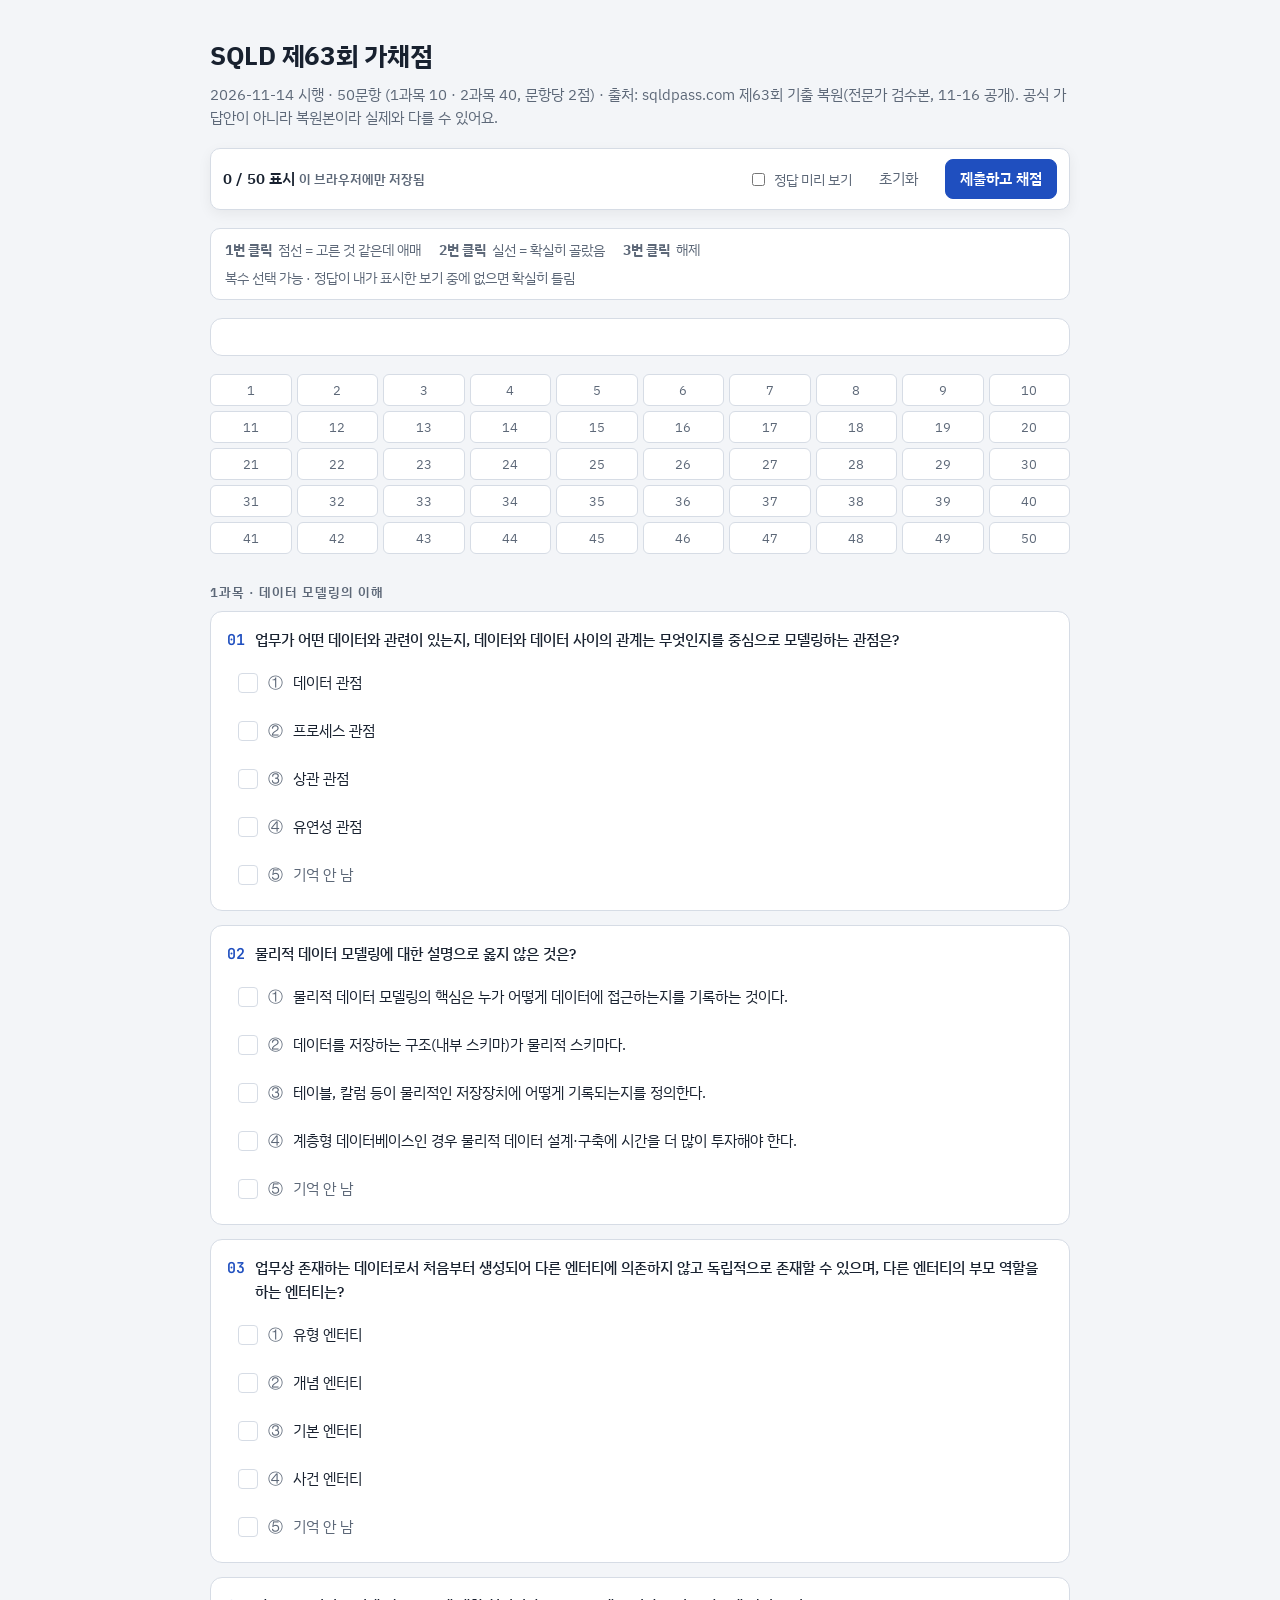
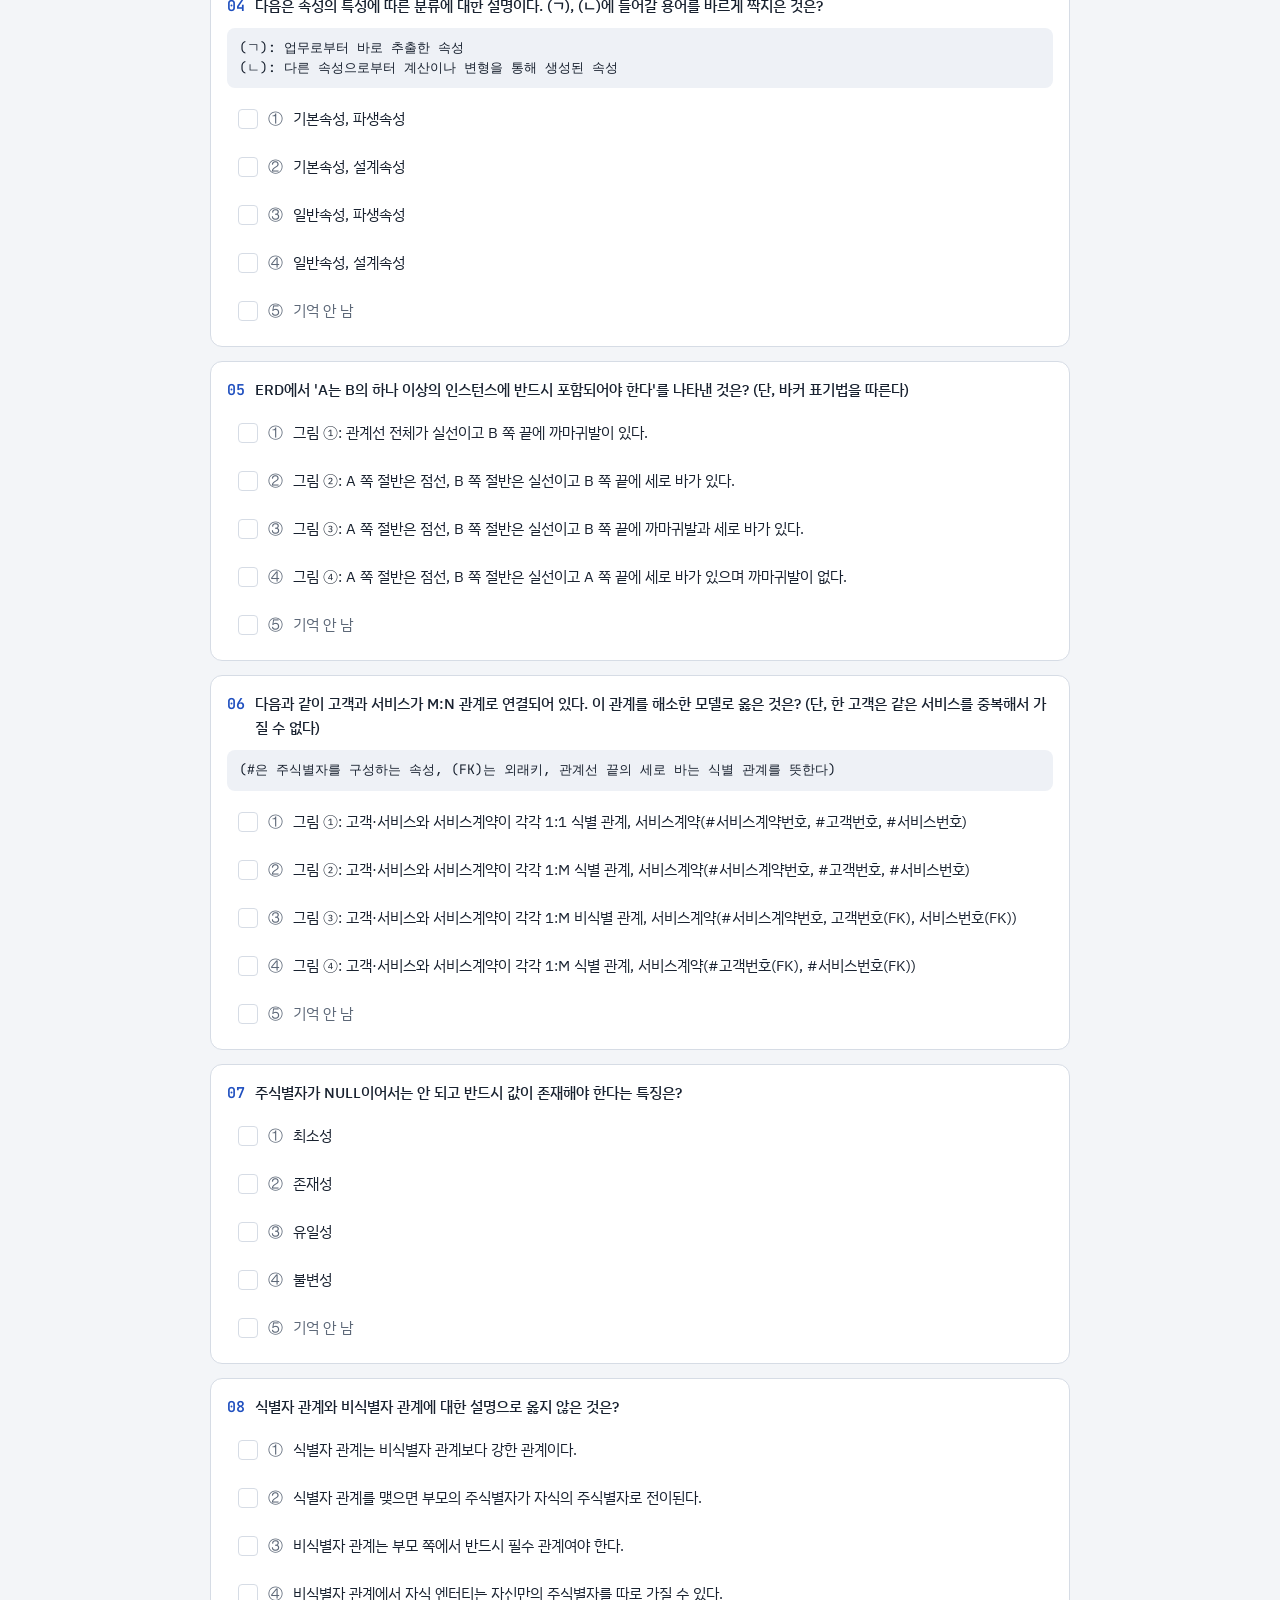
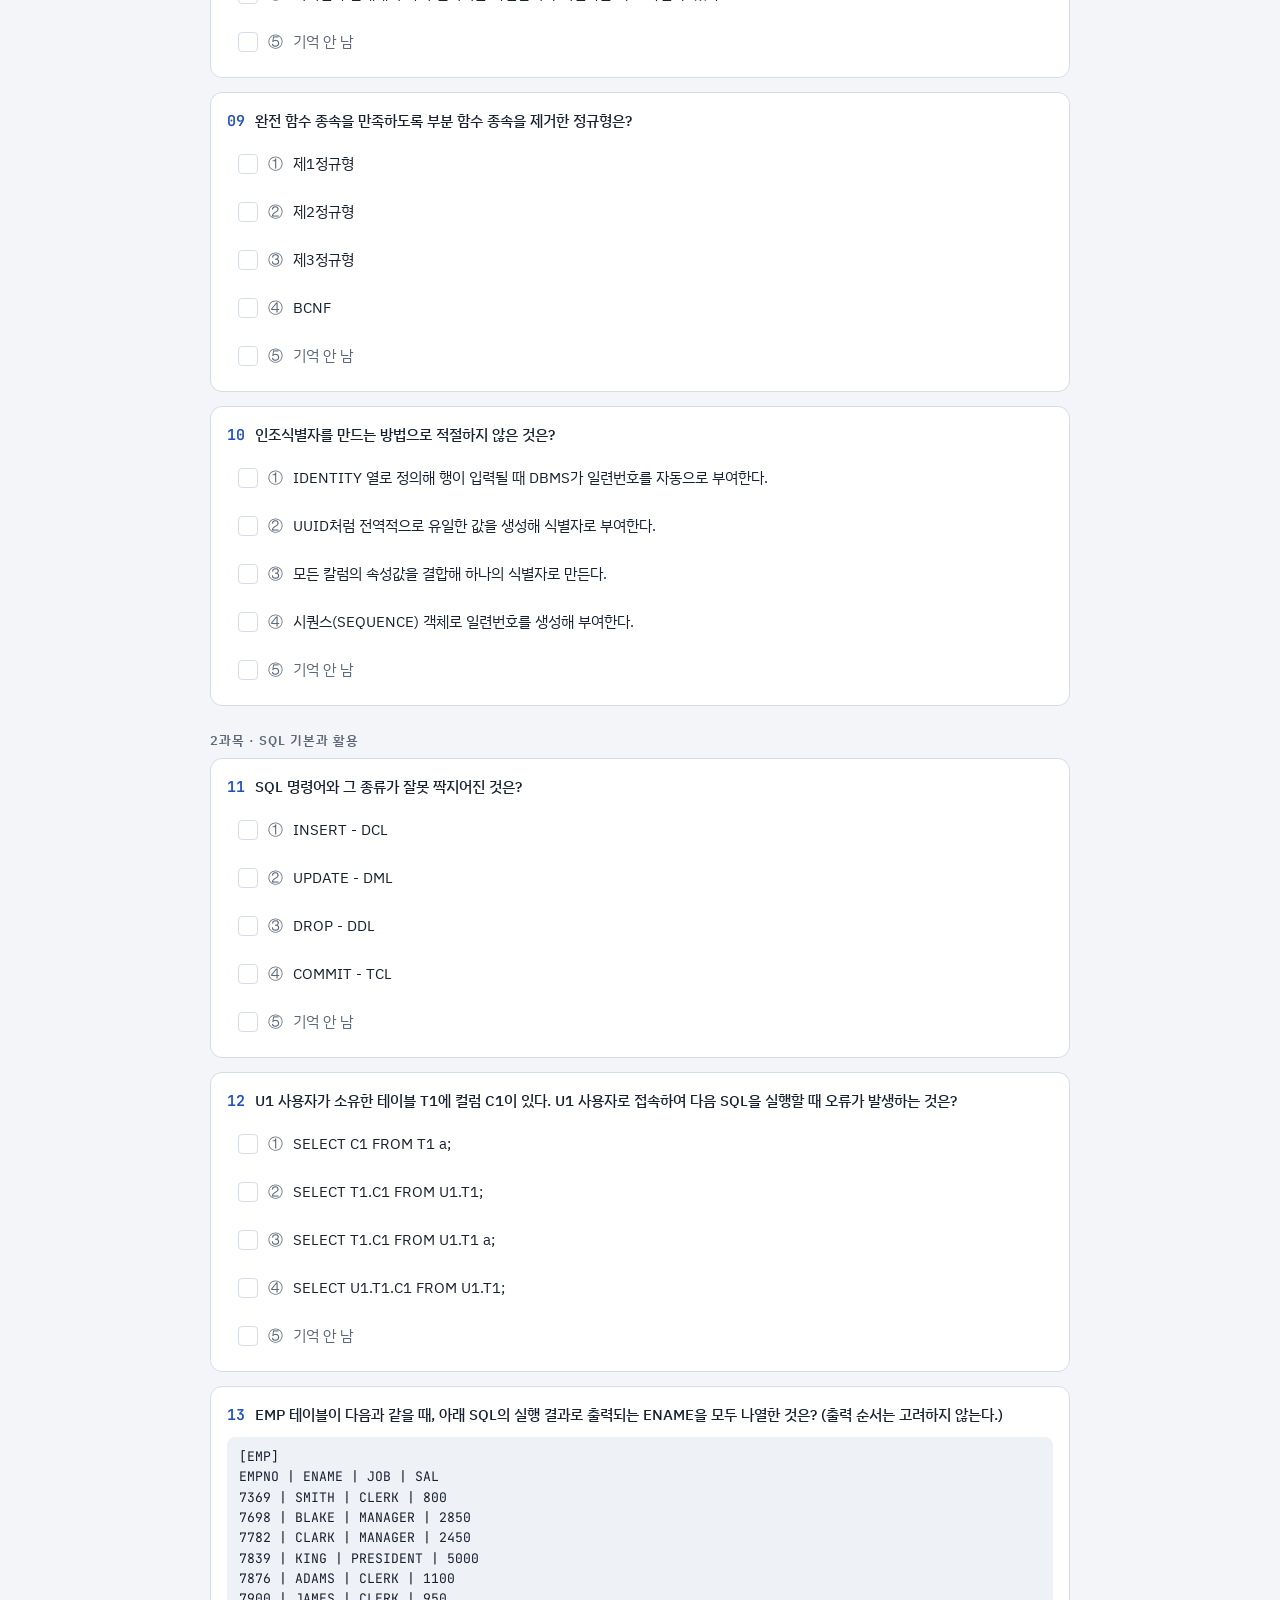
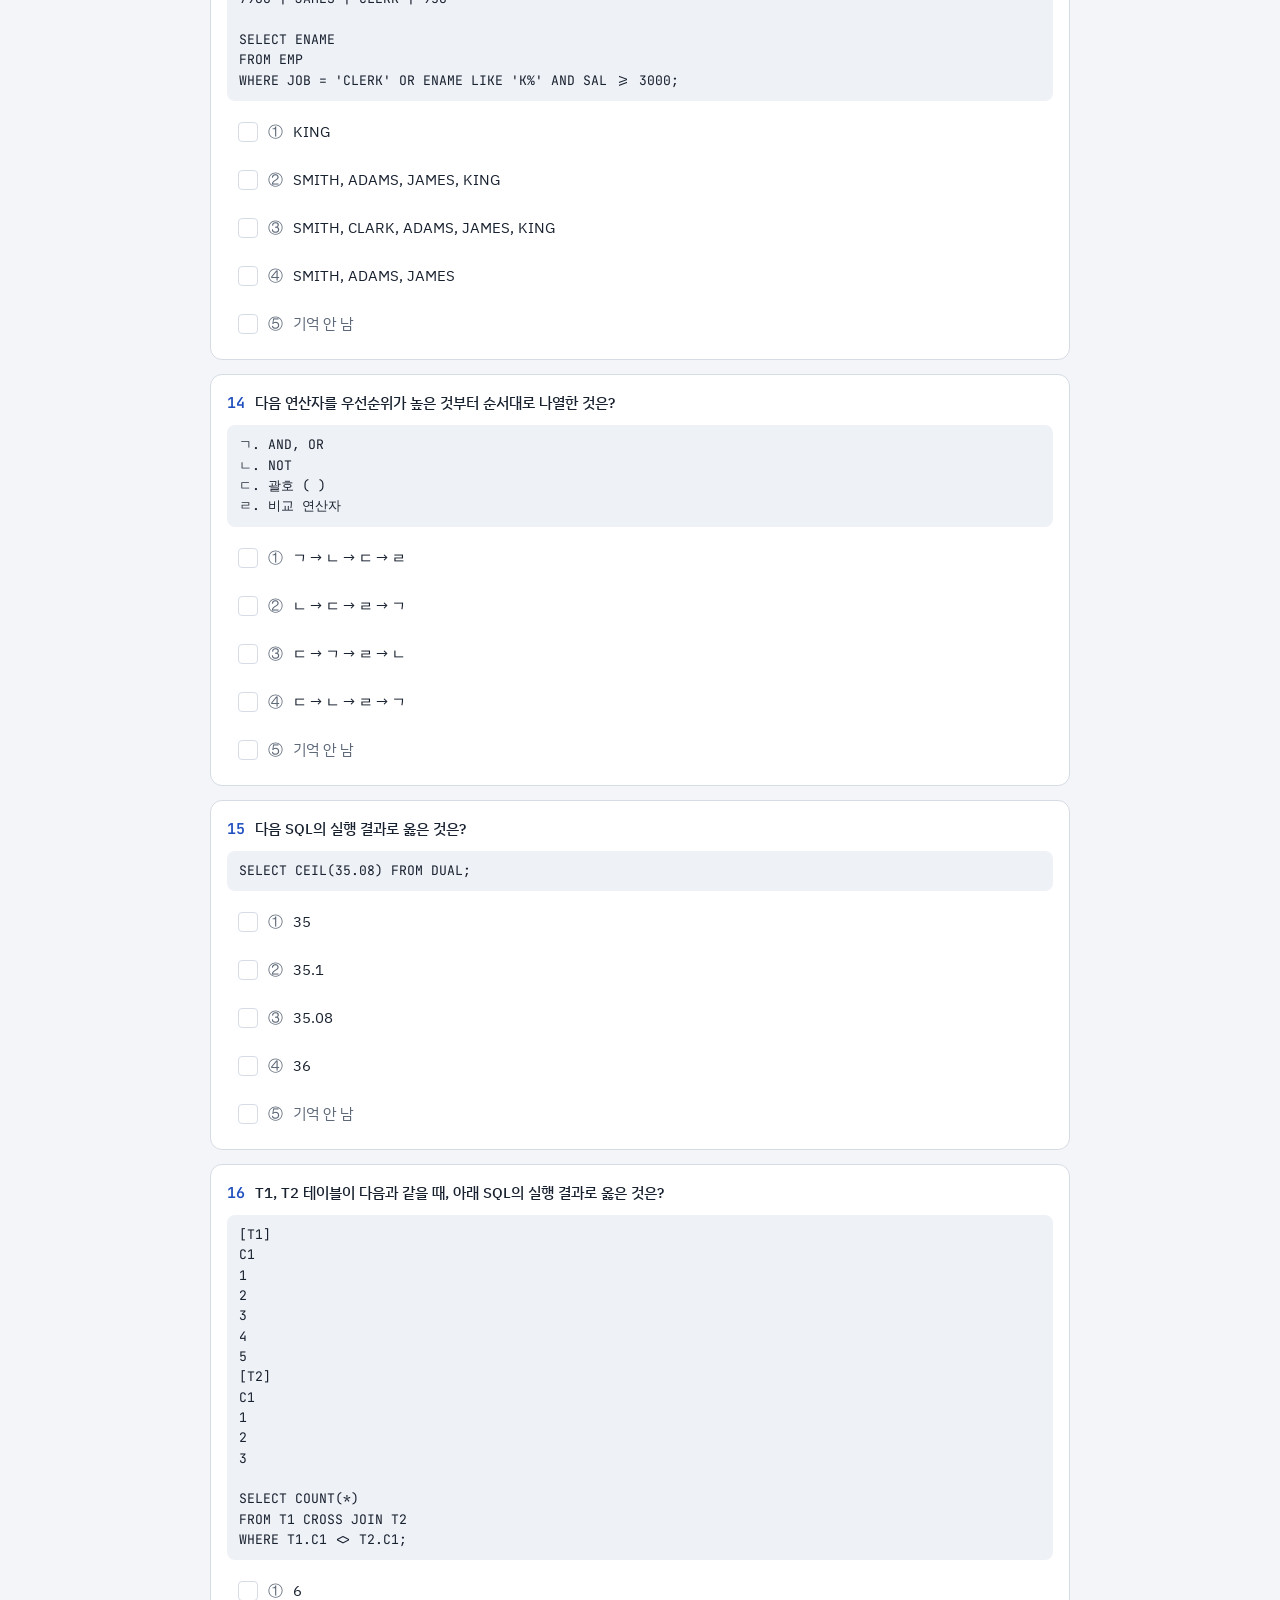
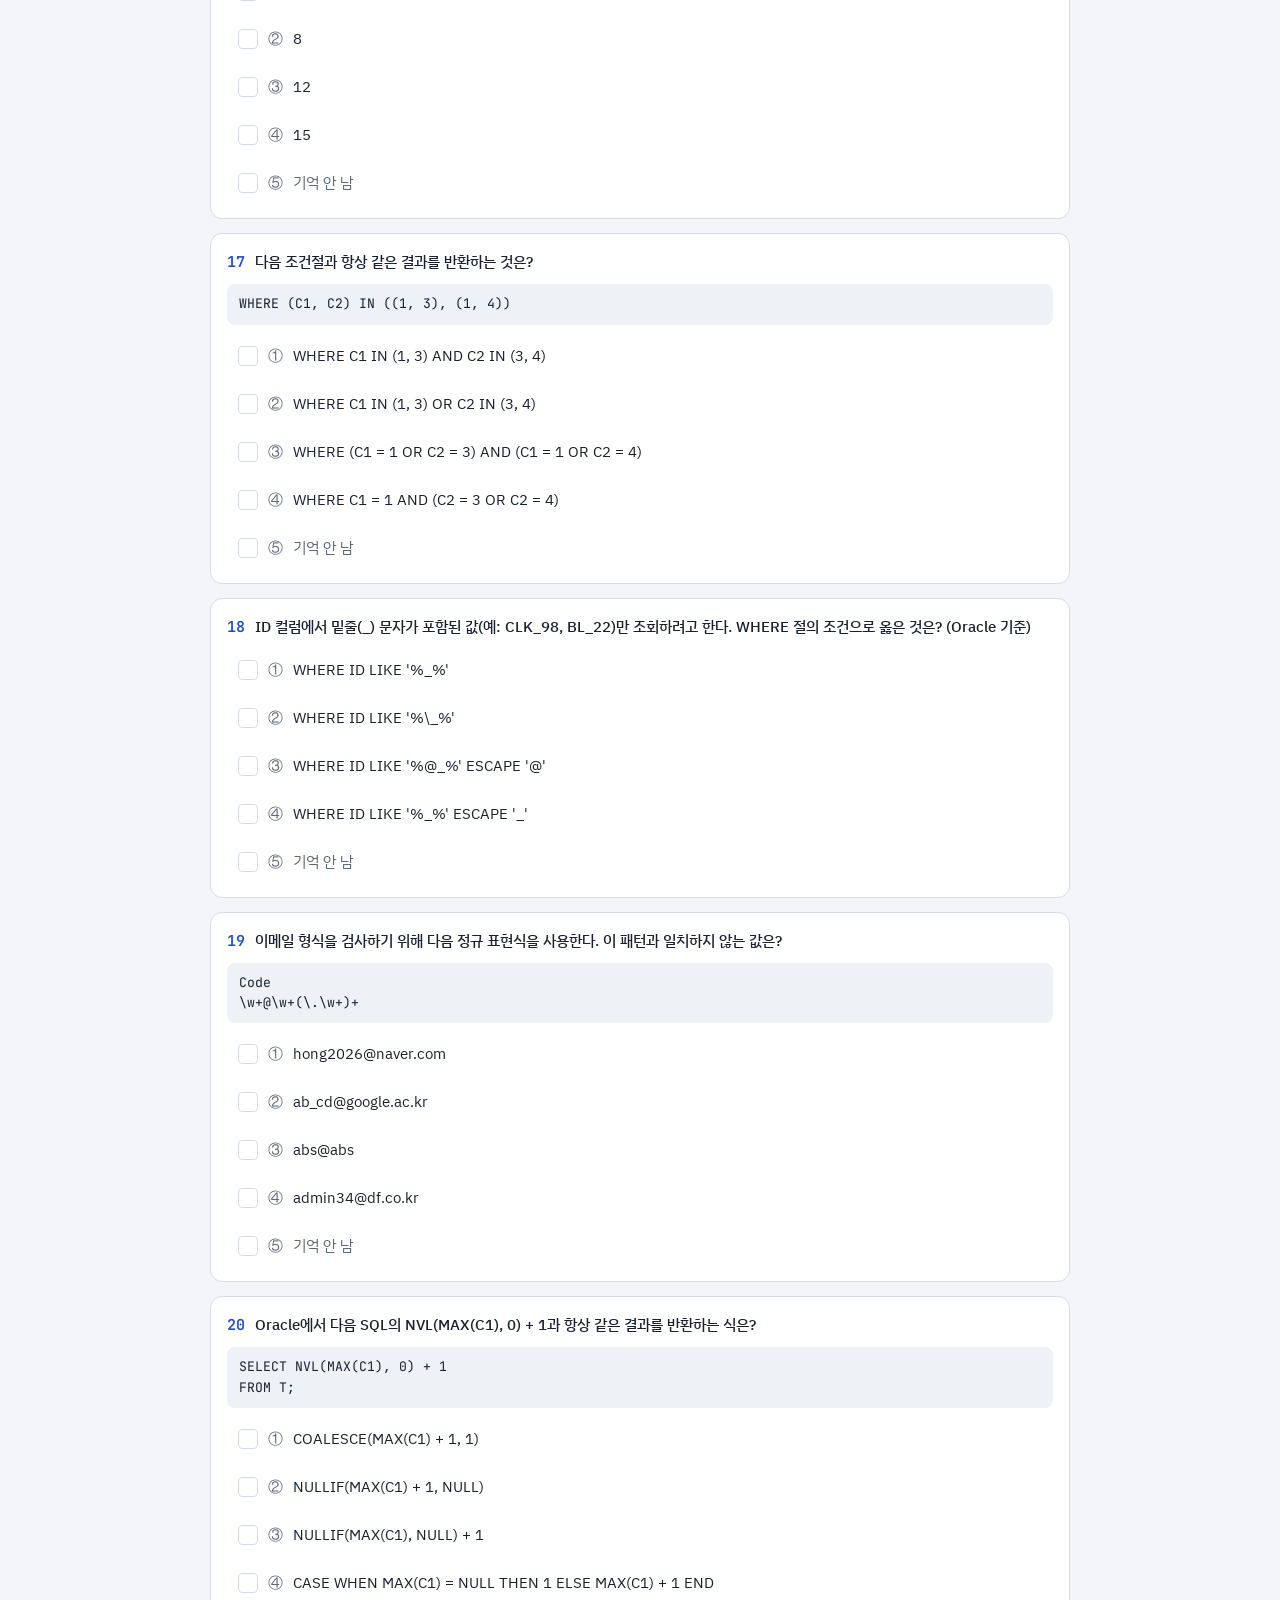
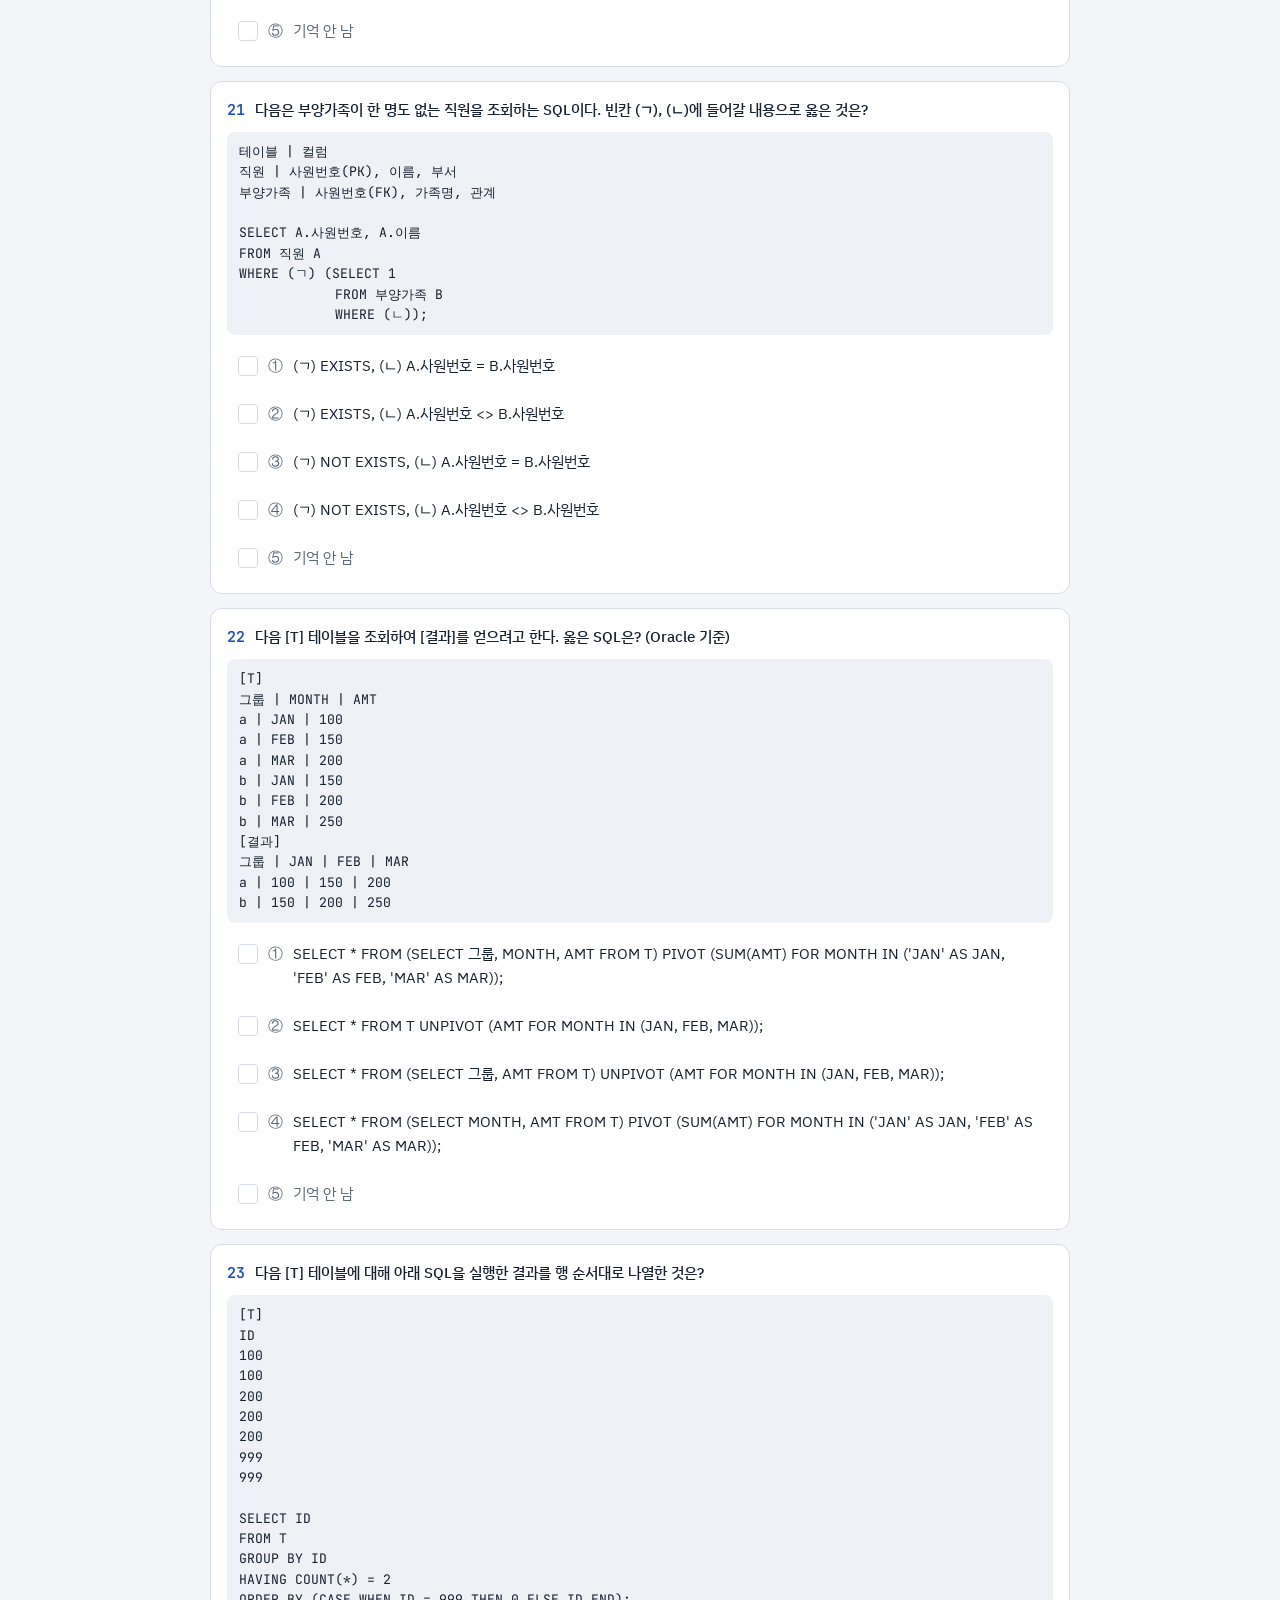
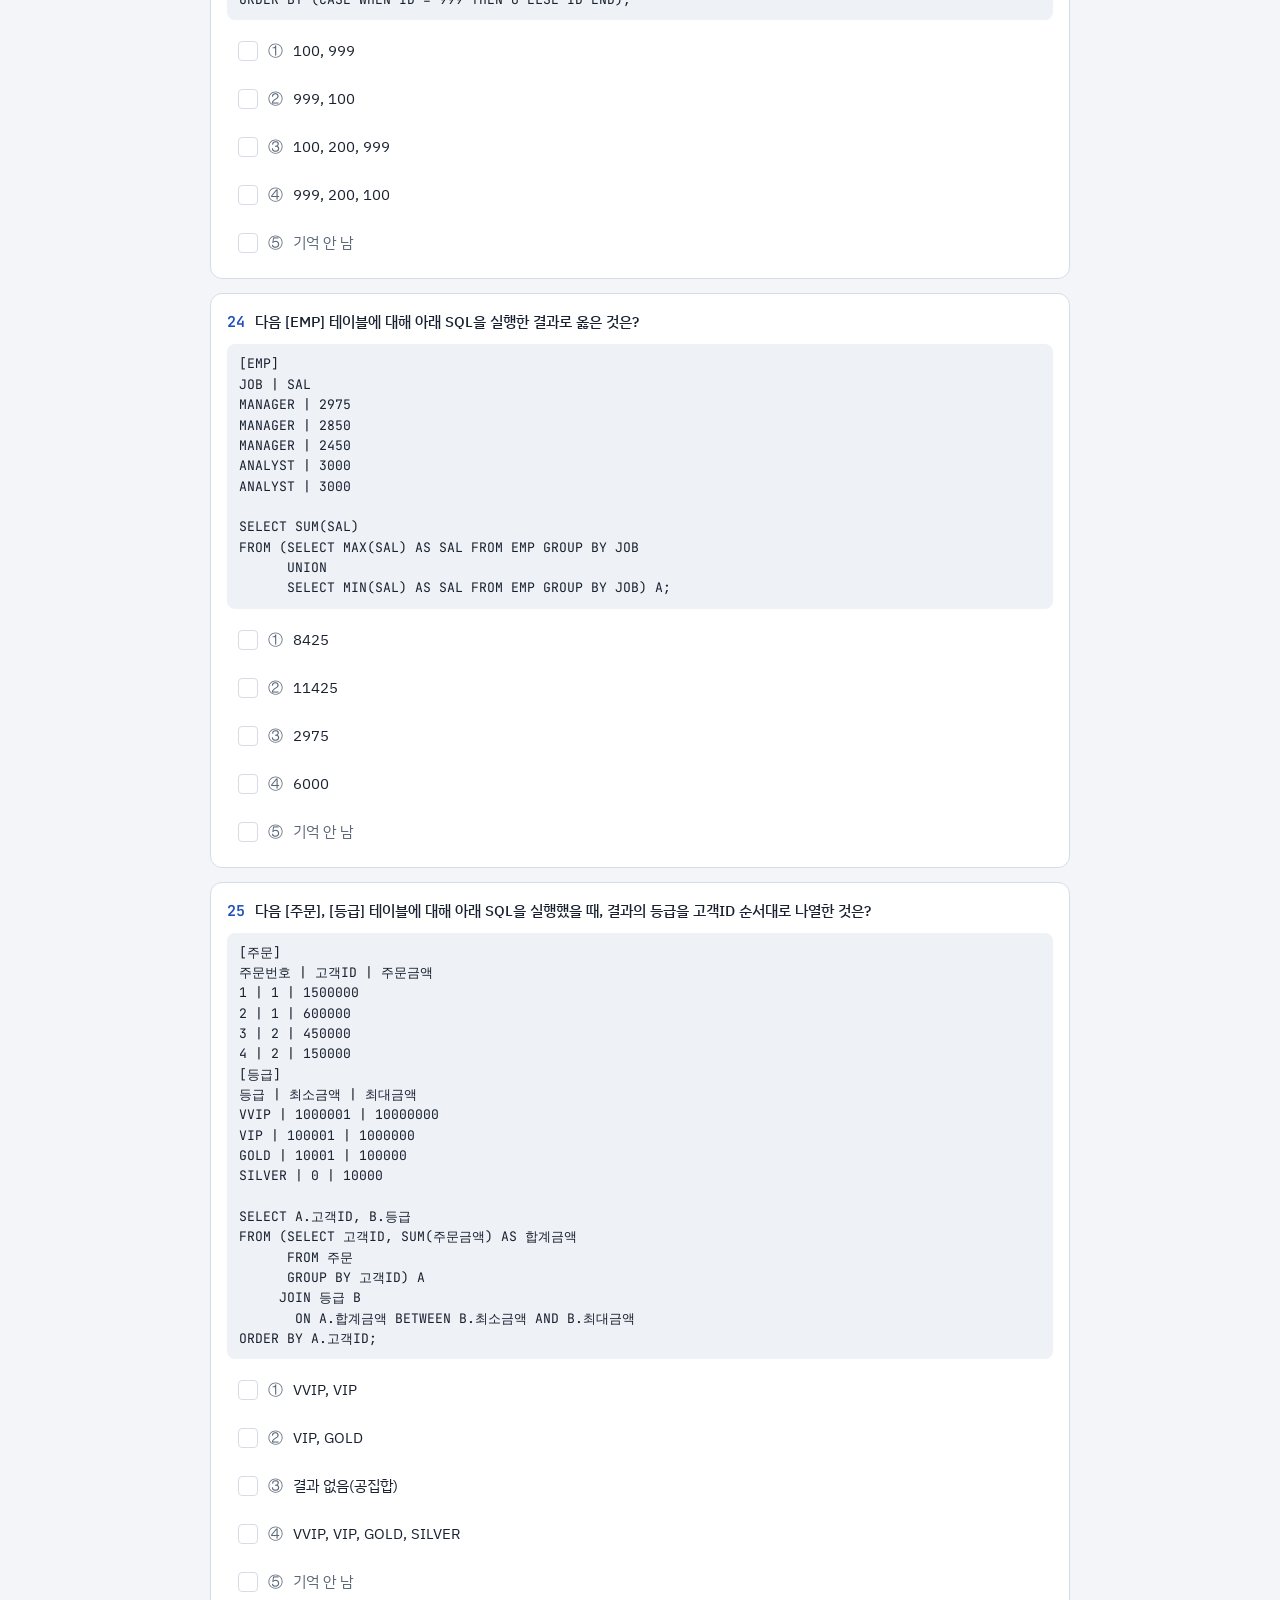
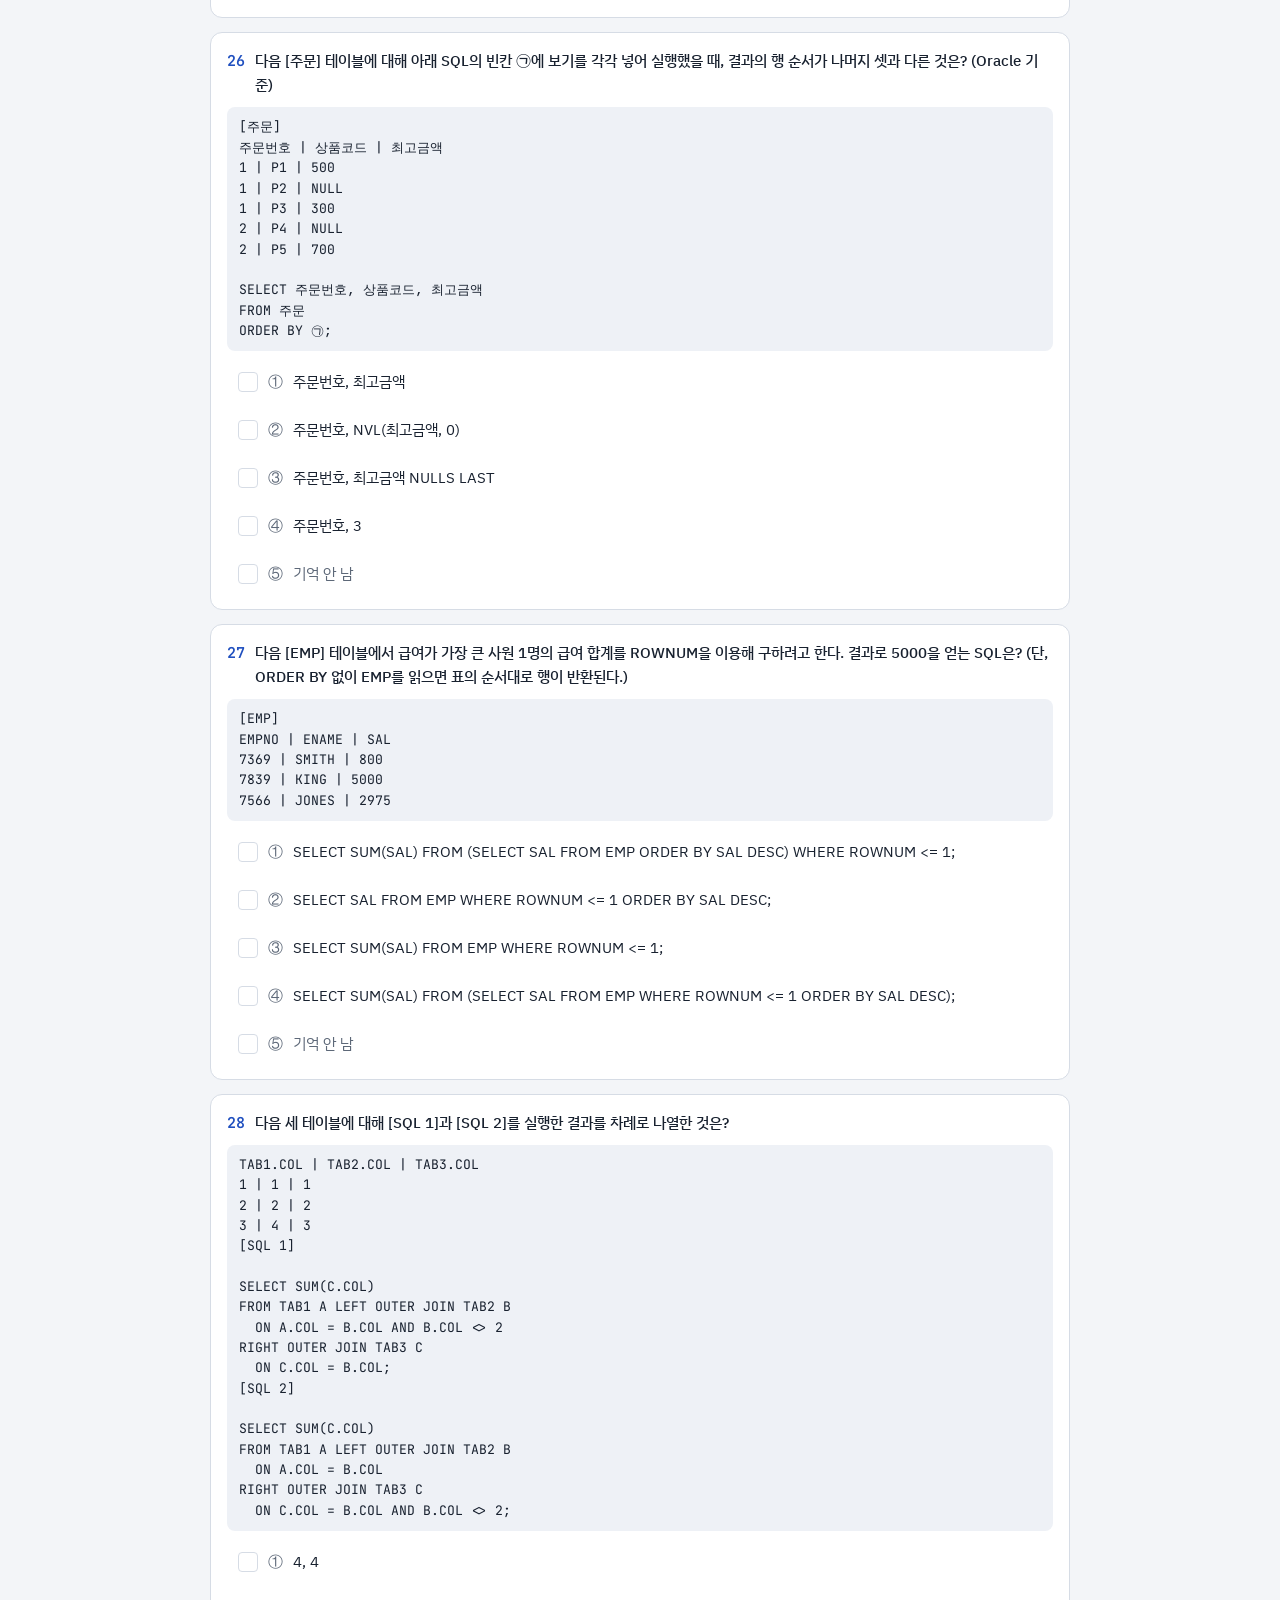
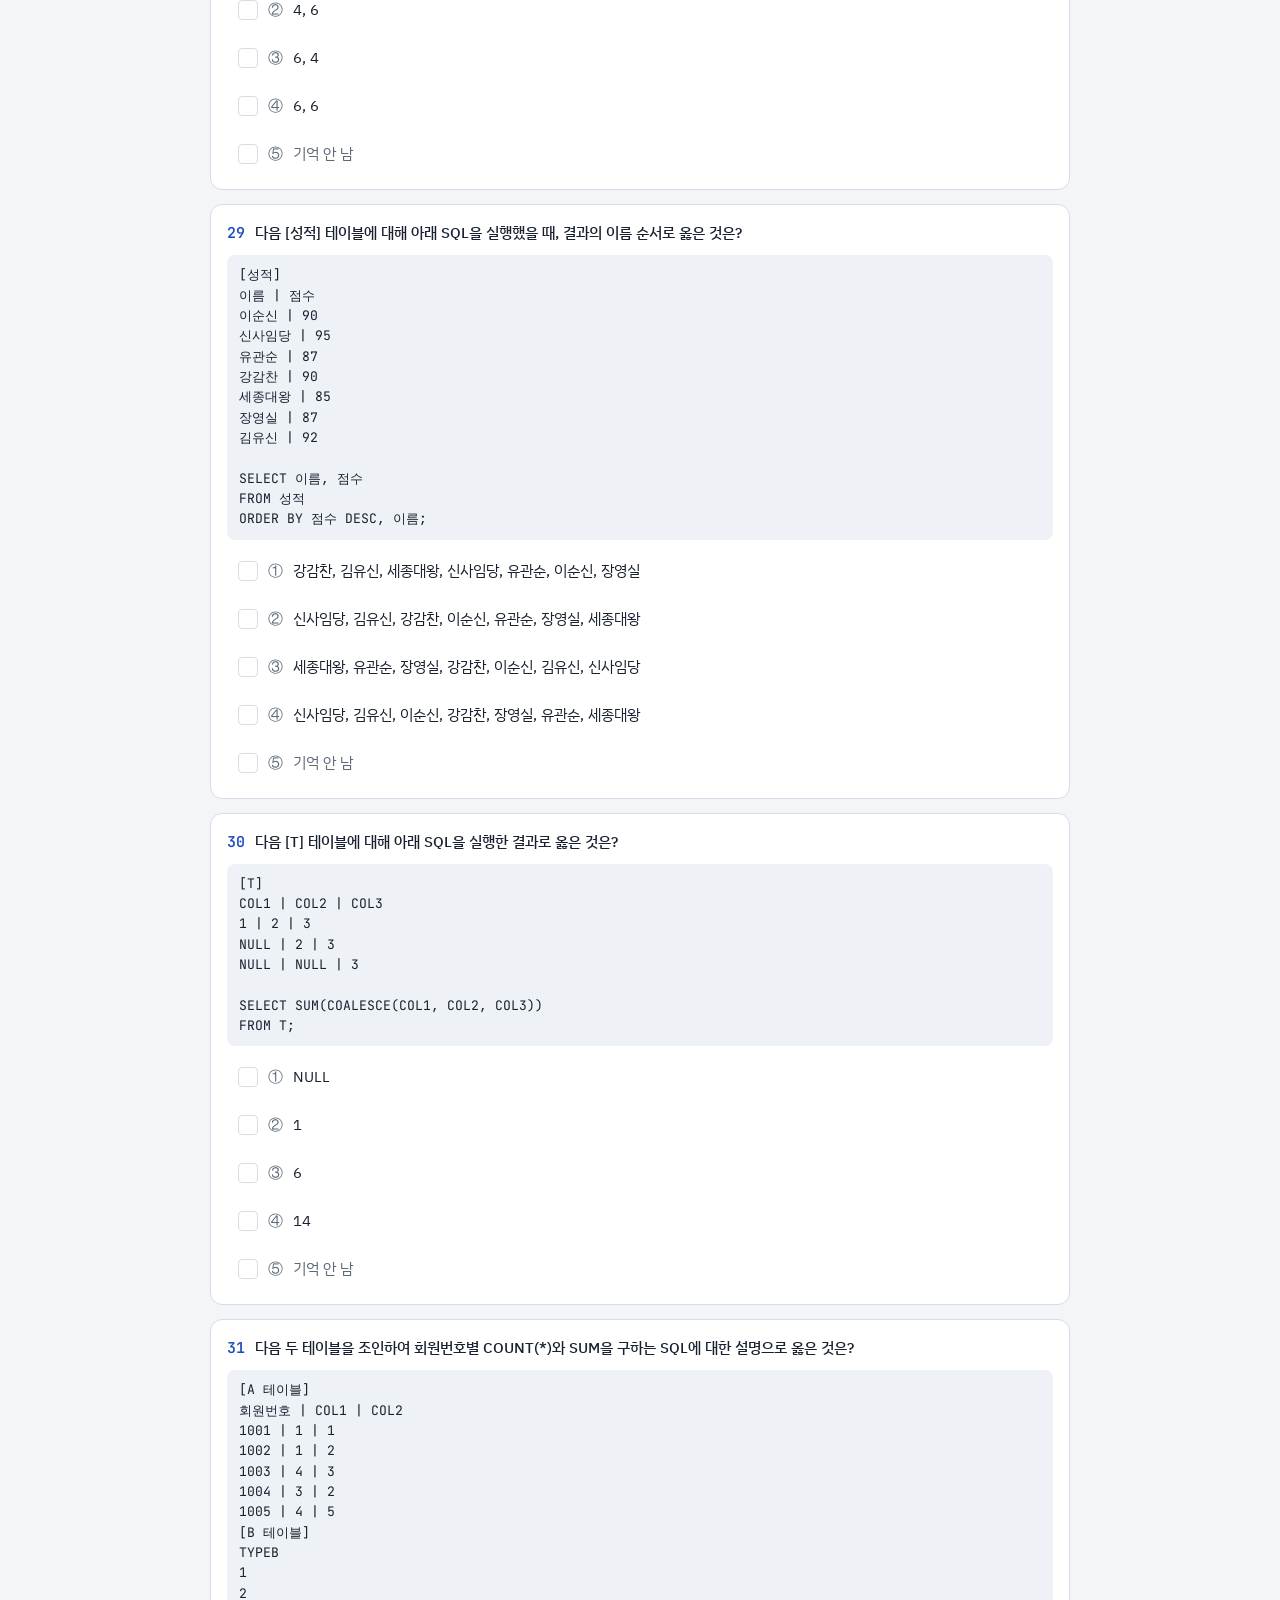
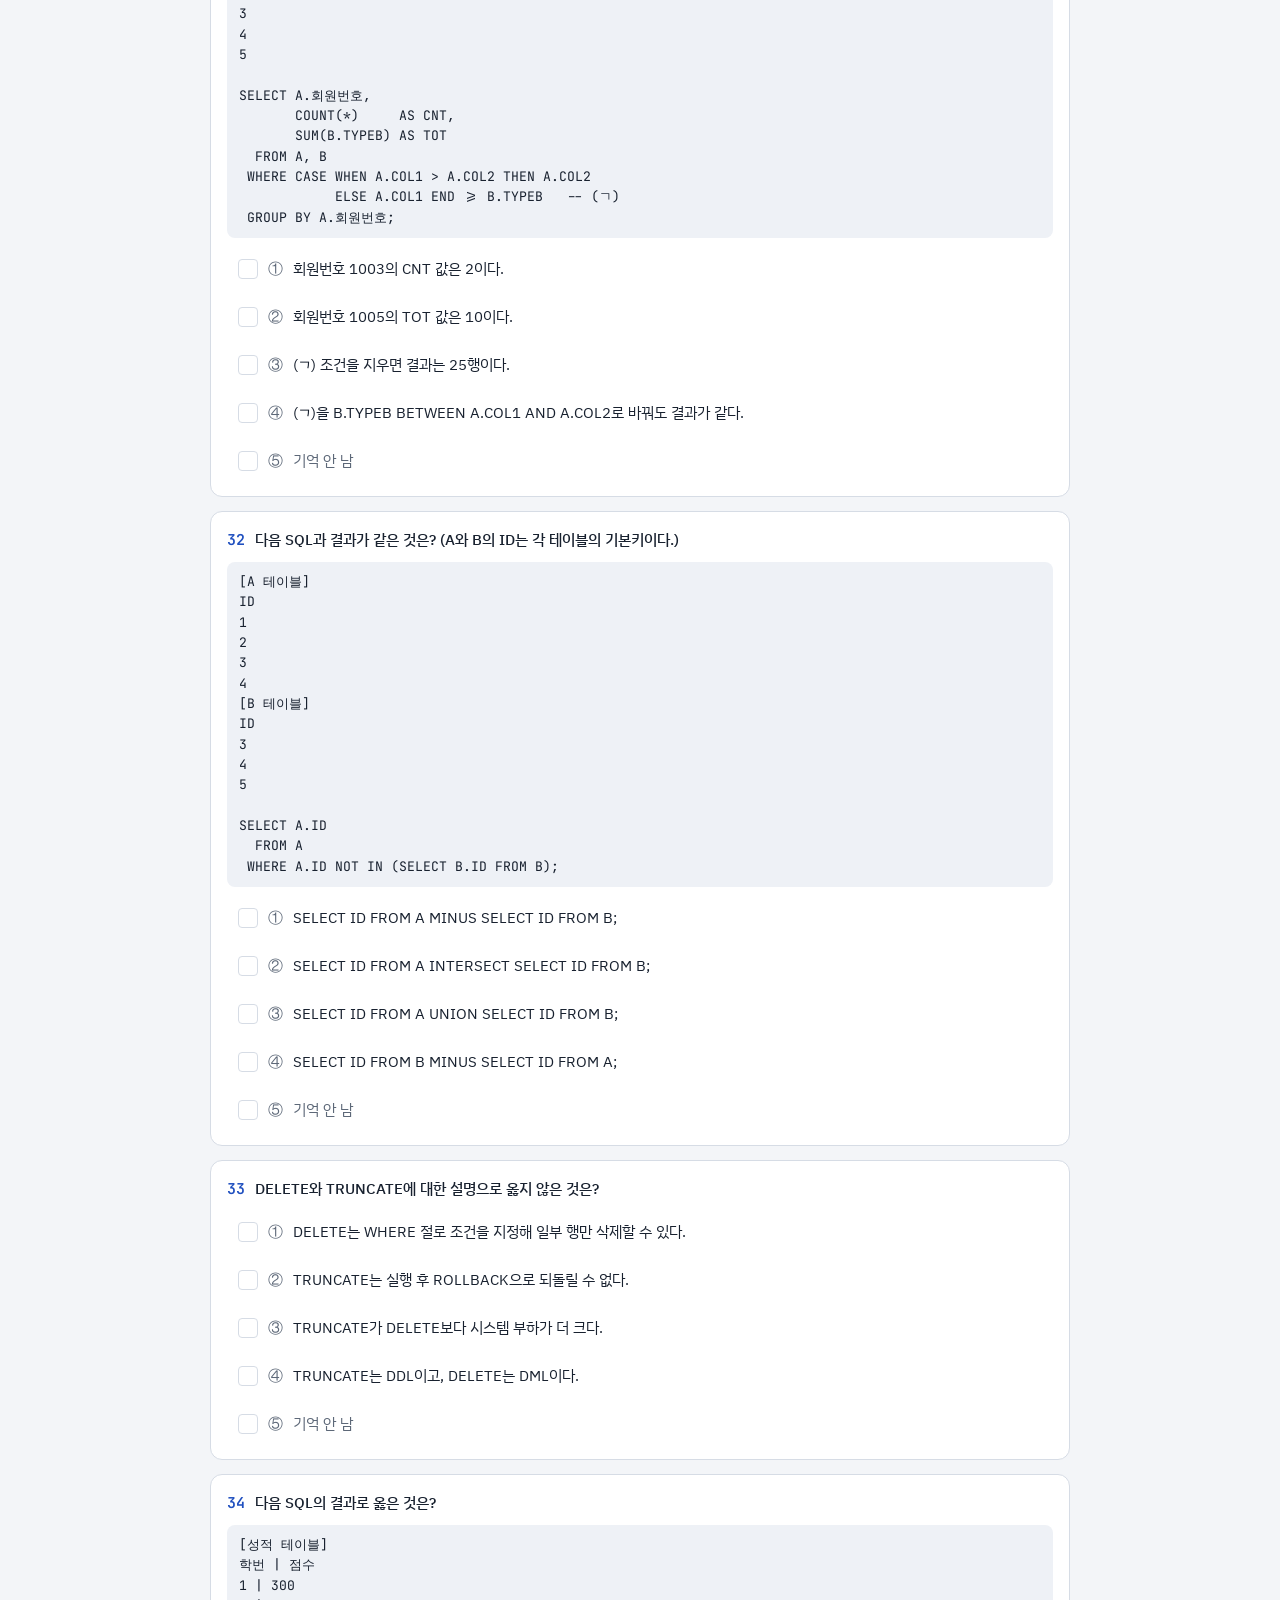
==== commit b2918f6e: "Switch SQLD 63 data to reviewed version and remap saved marks Co-Authored-By: Claude Opus 5.5 <norep" ====
--- a/sqld63/index.html
+++ b/sqld63/index.html
@@ -110,7 +110,7 @@
 <div class="wrap">
   <header class="top">
     <h1>SQLD 제63회 가채점</h1>
-    <p class="sub">2026-11-14 시행 · 응시자 복원 문제 50문항 (1과목 10 · 2과목 40, 문항당 2점) · 출처: sqldpass.com 가채점 게시판. 공식 문제·정답이 아니라 복원본이라 보기와 정답이 실제와 다를 수 있어요.</p>
+    <p class="sub">2026-11-14 시행 · 50문항 (1과목 10 · 2과목 40, 문항당 2점) · 출처: sqldpass.com 제63회 기출 복원(전문가 검수본, 11-16 공개). 공식 가답안이 아니라 복원본이라 실제와 다를 수 있어요.</p>
   </header>
 
   <div class="bar" id="bar">
@@ -133,185 +133,88 @@
 
   <main id="list" style="display:flex;flex-direction:column;gap:14px"></main>
 
-  <p class="foot">표시한 답과 정답 수정 내용은 이 브라우저와, 로그인한 경우 이 페이지의 비공개 저장소(소유자·편집자만 볼 수 있음)에 저장돼요. 원본: sqldpass.com 가채점 게시판, 2026-11-14 갱신 내용 반영.</p>
+  <p class="foot">표시한 답과 정답 수정 내용은 이 브라우저와, 로그인한 경우 이 페이지의 비공개 저장소(소유자·편집자만 볼 수 있음)에 저장돼요. 검수본에서 8·9번 순서가 바뀌고 24, 34, 39, 43, 44, 46, 48번의 보기 순서가 바뀌어, 전에 표시한 답은 같은 내용의 보기로 옮겨 두었어요.</p>
 </div>
 
 <script>
 const Q = [
-// ---------- 1과목 ----------
-{n:1,s:1,q:"업무가 어떤 데이터와 관련이 있는지, 데이터와 데이터 사이의 관계는 무엇인지를 중심으로 모델링하는 관점은?",
- o:["데이터 관점","프로세스 관점","상관 관점","유연성 관점"],a:[1],
- ex:"데이터 관점(What)은 업무와 데이터, 데이터와 데이터 사이의 관계를 봅니다. 프로세스 관점(How)은 업무가 실제로 하는 일을, 상관 관점(Interaction)은 업무 처리 방법에 따라 데이터가 받는 영향을 봅니다."},
-{n:2,s:1,q:"물리적 데이터 모델링에 대한 설명으로 옳지 않은 것은?",
- o:["물리적 데이터 모델링의 핵심은 누가 어떻게 데이터에 접근하는지를 기록하는 것이다.","데이터를 저장하는 구조(내부 스키마)가 물리적 스키마다.","테이블, 칼럼 등이 물리적인 저장장치에 어떻게 기록되는지를 정의한다.","계층형 데이터베이스인 경우 물리적 데이터 모델링에 시간을 가장 많이 투자해야 한다."],a:[4],
- ex:"데이터 모델링에서 시간을 가장 많이 들이는 단계는 업무를 분석하는 개념적·논리적 모델링이고, 물리적 모델링이 아닙니다.",
- note:"①이 정답이라는 의견도 있어요."},
-{n:3,s:1,q:"업무상 존재하는 데이터로서 처음부터 생성되어 다른 엔터티에 의존하지 않고 독립적으로 존재할 수 있으며, 다른 엔터티의 부모 역할을 하는 엔터티는?",
- o:["유형 엔터티","개념 엔터티","기본 엔터티","사건 엔터티"],a:[3],
- ex:"기본 엔터티(키 엔터티)는 다른 엔터티로부터 주식별자를 상속받지 않고 자신의 고유한 주식별자를 가지며, 다른 엔터티의 부모가 됩니다. 개념·유형·사건 엔터티는 유무형에 따른 분류이고, 기본 엔터티는 발생 시점에 따른 분류입니다."},
-{n:4,s:1,q:"업무에서 바로 가져온 속성(ㄱ)과 다른 속성을 계산해 만든 속성(ㄴ)을 바르게 짝지은 것은?",
- o:["기본속성, 파생속성","기본속성, 설계속성","일반속성, 파생속성","일반속성, 설계속성"],a:[1],
- ex:"업무로부터 추출한 속성은 기본속성, 다른 속성으로부터 계산·변형해 만든 속성은 파생속성입니다. 설계속성은 업무에 없지만 설계하면서 새로 만든 속성(코드, 일련번호 등)입니다."},
-{n:5,s:1,q:"바커 표기법에서 'A는 B의 하나 이상의 인스턴스에 반드시 포함되어야 한다'를 나타낸 것은?",
- o:["A ───────< B (전부 실선)","A ………──── B","A ………──< B","A ……───|< B"],a:[1],
- ex:"'반드시'는 실선으로 표시하므로 전부 실선에 까마귀발이 붙은 ①이 맞다는 의견이 가장 많아요.",
- note:"③·④라는 의견도 있어요."},
-{n:6,s:1,q:"고객과 서비스의 M:N 관계를 해소해 표현한 것으로 옳은 것은? (고객 한 명은 같은 서비스를 중복해서 신청할 수 없다)",
- o:[null,null,"고객 ……< 서비스계약(#서비스계약번호, *고객명, *서비스명) >…… 서비스","고객 ……|< 서비스계약(#고객명, #서비스명) >|…… 서비스"],a:[4],
- ex:"M:N 관계는 교차 엔터티(서비스계약)를 두어 1:M 관계 두 개로 풉니다. 같은 고객이 같은 서비스를 중복 신청할 수 없으므로, 고객명과 서비스명을 합친 복합 식별자를 서비스계약의 주식별자로 두고 두 관계를 식별 관계(|)로 표현합니다."},
-{n:7,s:1,q:"주식별자가 NULL이어서는 안 되고 반드시 값이 존재해야 한다는 특징은?",
- o:["최소성","존재성","유일성","불변성"],a:[2],
- ex:"주식별자의 특징은 유일성(모든 인스턴스를 유일하게 구분), 최소성(구성 속성 수가 최소), 불변성(값이 바뀌지 않음), 존재성(반드시 값이 있음, NULL 불가)입니다."},
-{n:8,s:1,q:"완전 함수 종속을 만족하도록 부분 함수 종속을 제거한 정규형은?",
- o:["제1정규형","제2정규형","제3정규형","BCNF"],a:[2],
- ex:"제2정규형은 기본키의 일부에만 종속되는 속성(부분 함수 종속)을 분리해, 모든 일반 속성이 기본키 전체에 완전 함수 종속이 되도록 한 상태입니다."},
-{n:9,s:1,q:"식별자 관계와 비식별자 관계에 대한 설명으로 옳지 않은 것은?",
- o:["식별자 관계는 비식별자 관계보다 강한 관계이다.","식별자 관계를 맺으면 부모의 주식별자가 자식의 주식별자로 전이된다.","비식별자 관계는 부모 쪽에서 반드시 필수 관계여야 한다.",null],a:[3],
- ex:"비식별자 관계는 부모 없이도 자식이 생성될 수 있어, 부모 쪽 관계를 선택(Optional)으로 둘 수 있습니다."},
-{n:10,s:1,q:"인조식별자를 만드는 방법으로 적절하지 않은 것은?",
- o:["IDENTITY 열로 정의해 행이 입력될 때 DBMS가 일련번호를 자동으로 부여한다.","UUID를 사용한다.","모든 컬럼의 속성값을 결합해 하나의 식별자로 만든다.","시퀀스(SEQUENCE) 객체로 생성한다."],a:[3],
- ex:"인조식별자는 업무와 무관하게 시스템이 만들어 붙이는 식별자입니다. 모든 컬럼 값을 결합한 것은 인조식별자가 아니라 본질식별자를 합친 복합 식별자에 가깝습니다."},
-// ---------- 2과목 ----------
-{n:11,s:2,q:"SQL 명령어와 종류가 잘못 짝지어진 것은?",
- o:["INSERT - DCL","UPDATE - DML","DROP - DDL","COMMIT - TCL"],a:[1],
- ex:"INSERT는 데이터를 조작하는 DML입니다. UPDATE는 DML, DROP은 DDL, COMMIT은 TCL로 맞게 짝지어져 있습니다."},
-{n:12,s:2,q:"다음 SQL 가운데 오류가 나는 것은? (U1 사용자의 T1 테이블, C1 컬럼)",
- o:["SELECT C1 FROM T1 a;","SELECT T1.C1 FROM U1.T1;","SELECT T1.C1 FROM U1.T1 a;","SELECT U1.T1.C1 FROM U1.T1;"],a:[3],
- ex:"FROM 절에서 테이블 별칭(a)을 지정하면 SELECT 절에서는 원래 테이블명(T1)으로 컬럼을 참조할 수 없고 별칭으로 써야 합니다.",note:"보기 순서는 다를 수 있어요."},
-{n:13,s:2,q:"EMP 테이블에서 다음 조건으로 조회한 결과로 옳은 것은?",code:"WHERE JOB = 'CLERK' OR ENAME LIKE 'K%' AND SAL >= 3000",
- o:["KING 1행","SMITH, JAMES 등 JOB이 CLERK인 사원 4명과 KING, 총 5행","CLERK·KING이 아닌 다른 JOB의 행이 섞인 결과","조건과 무관하게 섞인 4행"],a:[2],
- ex:"AND가 OR보다 먼저 계산되어 조건은 JOB = 'CLERK' OR (ENAME LIKE 'K%' AND SAL >= 3000)이 됩니다. 급여와 관계없이 CLERK 4명이 모두 나오고, K로 시작하면서 급여가 3000 이상인 KING이 더해져 5행입니다.",note:"테이블의 JOB 값이 CLERK가 아니어서 ①이 정답이라는 의견도 있어요."},
-{n:14,s:2,q:"다음 연산자를 우선순위가 높은 것부터 순서대로 나열한 것은?",code:"ㄱ. AND, OR\nㄴ. NOT\nㄷ. 괄호 ( )\nㄹ. 비교 연산자",
- o:["ㄱ → ㄴ → ㄷ → ㄹ","ㄴ → ㄷ → ㄹ → ㄱ","ㄷ → ㄱ → ㄹ → ㄴ","ㄷ → ㄴ → ㄹ → ㄱ"],a:[4],
- ex:"SQLD 가이드 기준 연산자 우선순위는 괄호 → NOT → 비교 연산자 → AND → OR 순입니다."},
-{n:15,s:2,q:"CEIL(35.08)의 결과는?",o:["35","35.1","35.08","36"],a:[4],
- ex:"CEIL은 주어진 수보다 크거나 같은 가장 작은 정수를 돌려주므로 36입니다. 35는 FLOOR나 TRUNC의 결과입니다."},
-{n:16,s:2,q:"T1, T2 테이블이 다음과 같을 때 SQL의 결과는?",code:"T1(C1): 1, 2, 3, 4, 5\nT2(C1): 1, 2, 3\n\nSELECT COUNT(*)\nFROM T1 CROSS JOIN T2\nWHERE T1.C1 <> T2.C1;",
- o:["6","8","12","15"],a:[3],ex:"CROSS JOIN 결과는 5 × 3 = 15행이고, 이 중 값이 같은 (1,1), (2,2), (3,3) 세 행을 빼면 12행입니다."},
-{n:17,s:2,q:"WHERE (C1, C2) IN ((1, 3), (1, 4))과 결과가 같은 것은?",
- o:["WHERE C1 IN (1, 3) AND C2 IN (3, 4)","WHERE C1 IN (1, 3) OR C2 IN (3, 4)","WHERE (C1 = 1 OR C2 = 3) AND (C1 = 1 OR C2 = 4)","WHERE C1 = 1 AND (C2 = 3 OR C2 = 4)"],a:[4],
- ex:"다중 컬럼 IN은 (C1, C2) 쌍이 (1, 3) 또는 (1, 4)와 정확히 일치하는 행만 고릅니다. 즉 C1 = 1이면서 C2가 3 또는 4인 행입니다. ①·②는 다른 C1 값까지, ③은 C1 = 1인 모든 행까지 포함됩니다.",note:"보기 값은 다를 수 있어요."},
-{n:18,s:2,q:"ID에 밑줄(_) 문자가 들어간 행(예: CLK_98, BL_22)만 조회하는 조건으로 옳은 것은?",
- o:["LIKE '%_%'","LIKE '%\\_%'","LIKE '%@_%' ESCAPE '@'","ESCAPE '_'를 쓴 조건"],a:[3,4],d:true,
- ex:"LIKE에서 _는 임의의 한 글자라, 문자 그대로의 _를 찾으려면 ESCAPE로 지정한 문자를 _ 바로 앞에 붙여야 합니다.",
- note:"정답이 ③인지 ④인지 의견이 갈려요. ④가 '%__%' ESCAPE '_'처럼 밑줄 두 개였다면 맞는 조건이고, '%_%' ESCAPE '_'라면 밑줄을 찾지 못합니다. ③도 '%@_%'인지 '%@%'인지에 따라 달라져요."},
-{n:19,s:2,q:"다음 정규식으로 이메일 형식을 검사할 때, 형식에 맞지 않는 값은?",code:"\\w+@\\w+(\\.\\w+)+",
- o:["평범한 형태의 이메일 주소","ab_cd@google.ac.kr","abs@abs","admin34@df.co.kr"],a:[3],
- ex:"@ 뒤에 '.문자' 묶음이 한 번 이상 와야 하는데, ③은 점 없이 끝나 패턴에 맞지 않습니다. \\w는 밑줄(_)도 포함하므로 ②는 맞는 형식입니다."},
-{n:20,s:2,q:"(Oracle) NVL(MAX(컬럼), 0) + 1과 결과가 같은 것은?",
- o:["COALESCE(MAX(컬럼) + 1, 1)","NULLIF(MAX(컬럼), NULL)을 쓴 식","NULLIF(MAX(컬럼), NULL) + 1","CASE WHEN MAX(컬럼) = NULL THEN 1 ELSE MAX(컬럼) + 1 END"],a:[1],
- ex:"①은 MAX가 NULL이면 1, 아니면 MAX + 1을 돌려주어 NVL(MAX, 0) + 1과 같습니다. NULLIF(MAX, NULL)은 MAX가 NULL이면 NULL을 그대로 돌려주므로 ②·③은 NULL이 나옵니다. ④는 = NULL 비교가 참이 되지 않아 ELSE로 가서 역시 NULL이 됩니다."},
-{n:21,s:2,q:"부양가족이 한 명도 없는 직원을 조회하는 SQL로 옳은 것은?",
- o:["WHERE EXISTS (... 사원번호 = 부양가족의 사원번호)","WHERE EXISTS (... 사원번호 <> 부양가족의 사원번호)","WHERE NOT EXISTS (... 사원번호 = 부양가족의 사원번호)","WHERE NOT EXISTS (... 사원번호 <> 부양가족의 사원번호)"],a:[3],
- ex:"자기 사원번호와 같은 부양가족 행이 하나도 없는 직원을 골라야 하므로 NOT EXISTS와 = 조건을 함께 씁니다."},
-{n:22,s:2,q:"다음 원본 테이블을 아래 결과처럼 바꾸는 SQL로 옳은 것은?",
- code:"[원본]\n그룹 | MONTH | AMT\na    | JAN   | 100\na    | FEB   | 150\na    | MAR   | 200\nb    | JAN   | 150\nb    | FEB   | 200\nb    | MAR   | 250\n\n[결과]\n그룹 | JAN | FEB | MAR\na    | 100 | 150 | 200\nb    | 150 | 200 | 250",
- o:["FROM 절 인라인 뷰에서 그룹·MONTH·AMT 세 컬럼을 고른 뒤 PIVOT (SUM(AMT) FOR MONTH IN (...))","UNPIVOT을 쓴 SQL","UNPIVOT을 쓴 SQL","FROM 절 인라인 뷰에서 컬럼 하나만 고른 뒤 PIVOT (SUM(AMT) FOR MONTH IN (...))"],a:[1],
- ex:"PIVOT은 인라인 뷰에 남은 컬럼 가운데 집계 대상(AMT)과 FOR 절 컬럼(MONTH)을 뺀 나머지(그룹)로 묶습니다. 행을 열로 바꾸는 문제라 UNPIVOT은 맞지 않습니다."},
-{n:23,s:2,q:"다음 SQL의 결과는?",code:"[T] ID: 100, 100, 200, 200, 200, 999, 999\n\nSELECT ID FROM T\nGROUP BY ID\nHAVING COUNT(*) = 2\nORDER BY (CASE WHEN ID = 999 THEN 0 ELSE ID END);",
- o:["100, 999","999, 100","100, 200, 999","999, 200, 100"],a:[2],
- ex:"200은 3번 나와 HAVING에서 빠지고 100과 999만 남습니다. 정렬 기준에서 999는 0으로 바뀌어 맨 앞에 오므로 999, 100 순입니다."},
-{n:24,s:2,q:"직무별 급여의 MAX와 MIN을 각각 구해 UNION으로 합친 뒤 그 합계를 구한 결과는?",
- code:"직무 | SAL\nT    | 2975\nT    | (2800대 값)\nT    | 2450\nV    | 3000\nV    | 3000",
- o:["8425","11425","6000",null],a:[1],
- ex:"직무별 MAX·MIN은 T가 2975와 2450, V가 3000과 3000입니다. UNION은 중복을 제거하므로 3000은 한 번만 남아 2975 + 2450 + 3000 = 8425입니다. UNION ALL이었다면 11425가 됩니다."},
-{n:25,s:2,q:"고객별 주문금액 합계(SUM)가 등급 테이블의 최소~최대 금액 사이(BETWEEN)에 드는 등급을 구한 결과는?",
- code:"[주문 합계] 고객 1: 2,100,000 / 고객 2: 600,000\n[등급] VVIP 1,000,001~10,000,000 / VIP 100,001~1,000,000\n       GOLD 10,001~100,000 / SILVER 0~10,000",
- o:["VVIP, VIP","VIP, GOLD","결과 없음(공집합)","VVIP, VIP, GOLD, SILVER"],a:[1],
- ex:"고객 1의 합계 2,100,000은 VVIP 구간, 고객 2의 600,000은 VIP 구간에 들어갑니다."},
-{n:26,s:2,q:"(Oracle) 주문 테이블에서 마지막 컬럼(최고금액)에 NULL이 있을 때, 정렬 결과가 나머지와 다른 SQL은?",
- o:["ORDER BY 주문번호, 최고금액","ORDER BY 주문번호, NVL(최고금액, 0)","ORDER BY 주문번호, 최고금액 NULLS LAST","ORDER BY 주문번호, 3"],a:[2],
- ex:"Oracle은 오름차순 정렬에서 NULL을 맨 뒤에 둡니다. ①·③·④는 모두 NULL이 마지막에 오지만, ②는 NULL을 0으로 바꿔 정렬하므로 NULL 행이 앞쪽으로 옵니다."},
-{n:27,s:2,q:"사원별 매출액 합계가 가장 높은 사원 한 명과 그 합계를 조회하는 SQL로 옳은 것은?",
- o:["인라인 뷰에서 사원별로 GROUP BY·SUM 하고 합계 내림차순으로 정렬한 뒤, 바깥에서 WHERE ROWNUM <= 1","WHERE ROWNUM <= 1 을 먼저 걸고 ORDER BY 매출액 DESC 한 SQL","GROUP BY는 했지만 정렬 없이 WHERE ROWNUM <= 1 한 SQL",null],a:[1],
- ex:"ROWNUM은 ORDER BY보다 먼저 붙으므로, 정렬을 마친 결과를 인라인 뷰로 감싼 뒤 ROWNUM으로 잘라야 가장 높은 값을 얻습니다. ②·③은 정렬 전에 첫 행을 가져옵니다.",
- note:"원본 사이트에서 발문과 보기가 새로 복원되면서 정답 위치가 ③에서 ①로 바뀌었어요."},
-{n:28,s:2,q:"다음 두 SQL의 결과를 차례로 나열한 것은?",
- code:"TAB1(COL): 1, 2, 3\nTAB2(COL): 1, 2, 4\nTAB3(COL): 1, 2, 3\n\n[SQL 1]\nSELECT SUM(C.COL)\nFROM TAB1 A LEFT OUTER JOIN TAB2 B\n  ON A.COL = B.COL AND B.COL <> 2\nRIGHT OUTER JOIN TAB3 C\n  ON C.COL = B.COL;\n\n[SQL 2]\nSELECT SUM(C.COL)\nFROM TAB1 A LEFT OUTER JOIN TAB2 B\n  ON A.COL = B.COL\nRIGHT OUTER JOIN TAB3 C\n  ON C.COL = B.COL AND B.COL <> 2;",
- o:["4, 4","4, 6","6, 4","6, 6"],a:[4],
- ex:"RIGHT OUTER JOIN은 오른쪽 TAB3의 모든 행을 남깁니다. 조건이 어디에 붙든 TAB3의 1, 2, 3은 각각 한 번씩 결과에 나오고, 두 SQL 모두 1 + 2 + 3 = 6입니다."},
-{n:29,s:2,q:"자기 자신보다 같거나 작은 값끼리 셀프 조인해 합계를 구한 결과를 묻는 문제",
- o:[null,null,null,null],a:[],note:"테이블 값·보기·정답이 복원되지 않았어요. 정답을 알면 아래에서 직접 지정하세요."},
-{n:30,s:2,q:"SELECT SUM(COALESCE(COL1, COL2, COL3)) FROM T; 의 결과는?",
- code:"COL1 | COL2 | COL3\n1    | 2    | 3\nNULL | 2    | 3\nNULL | NULL | 3",
- o:["NULL","1","6","14"],a:[3],ex:"COALESCE는 왼쪽부터 처음 만나는 NULL이 아닌 값을 돌려주므로 행별로 1, 2, 3이 되고 합계는 6입니다."},
-{n:31,s:2,q:"두 테이블을 회원번호로 조인해 회원번호별 COUNT(*)와 SUM을 구하는 SQL에 대한 설명으로 옳은 것은?",
- code:"[A 테이블]\n회원번호 | COL1 | COL2\n1001     | 1    | 1\n1002     | 1    | 2\n1003     | 4    | 3\n1004     | 3    | 2\n1005     | 4    | 5\n\n[B 테이블] TYPEB: 1, 2, 3, 4, 5\n\nCASE WHEN COL1 > COL2 THEN COL2 ELSE COL1 END  -- 둘 중 작은 값\n  >= B.TYPEB 인 행만 남겨 회원번호별로 집계",
- o:["회원번호 1003(또는 1002)의 COUNT 값은 2다.","회원번호 1005의 SUM 값은 10이다.","(ㄴ) 조건이 없으면 결과가 21행이다.","(ㄱ)을 BETWEEN으로 바꿔도 결과가 같다."],a:[2],
- ex:"회원번호별 작은 값은 1001부터 차례로 1, 1, 3, 2, 4입니다. 1005는 4 이하인 TYPEB 1, 2, 3, 4와 조인되어 SUM이 10입니다. 1002의 COUNT는 1, 1003의 COUNT는 3이라 ①은 틀립니다.",
- note:"원본 사이트에서 테이블 값이 복원되면서 정답이 ①에서 ②로 바뀌었어요."},
-{n:32,s:2,q:"다음 SQL과 결과가 같은 것은?",code:"SELECT ... FROM A\nWHERE A.ID NOT IN (SELECT B.ID FROM B)",
- o:["A EXCEPT B","INTERSECT를 쓴 SQL","UNION을 쓴 SQL","B EXCEPT A"],a:[1],
- ex:"NOT IN 서브쿼리는 A에만 있고 B에는 없는 값을 남기므로 차집합 A EXCEPT(MINUS) B와 같습니다."},
-{n:33,s:2,q:"DELETE와 TRUNCATE에 대한 설명으로 옳지 않은 것은?",
- o:["DELETE는 조건을 걸어 선택한 행만 삭제할 수 있다.","TRUNCATE는 ROLLBACK할 수 없다.","TRUNCATE가 DELETE보다 시스템 부하가 더 크다.","TRUNCATE는 DDL, DELETE는 DML이다."],a:[3],
- ex:"DELETE는 행마다 로그를 남기며 지우므로 부하가 크고, TRUNCATE는 테이블을 통째로 비워 부하가 훨씬 적습니다."},
-{n:34,s:2,q:"다음 SQL의 결과로 옳은 것은?",
- code:"점수: 200, 150, 50, 500\n\nSELECT CASE WHEN 점수 <= 300 THEN 'A'\n            WHEN 점수 <= 100 THEN 'B'\n            ELSE 'S' END\nFROM ...\nORDER BY 점수;",
- o:[null,null,"A, A, A, S","B, A, A, S"],a:[3],
- ex:"CASE는 위에서부터 처음 만족하는 조건 하나만 적용합니다. 50도 먼저 '점수 <= 300'을 만족하므로 A가 됩니다. 50(A), 150(A), 200(A), 500(S)."},
-{n:35,s:2,q:"서브쿼리를 쓴 SQL 가운데 오류가 나는 것은?",
- o:["WHERE ... > (SELECT ... WHERE EMP_ID = 1170)","WHERE ... > (SELECT AVG(...) FROM ...)","WHERE ... > ALL (SELECT ...)","WHERE ... > (SELECT ... WHERE DEPT_ID = 10)"],a:[4],
- ex:"단일행 비교 연산자(>)에는 서브쿼리 결과가 한 행만 와야 합니다. DEPT_ID = 10인 사원은 여러 명이라 ④만 오류가 납니다.",note:"보기 순서는 다를 수 있어요."},
-{n:36,s:2,q:"학생 이름과 성적(95, 92, 90, 90, 87, 87, 85)이 주어졌을 때, 성적이 높은 순서대로 순위를 구하는 다음 SQL의 빈칸 (ㄱ), (ㄴ)에 알맞은 것은?",
- code:"SELECT T1.이름,\n       (SELECT (ㄱ) FROM 성적 T2 WHERE (ㄴ)) AS 순위\nFROM 성적 T1;",
- o:["(ㄱ) COUNT(*) - 1, (ㄴ) T1.성적 > T2.성적","(ㄱ) COUNT(*) - 1, (ㄴ) T1.성적 < T2.성적","(ㄱ) COUNT(*) + 1, (ㄴ) T1.성적 > T2.성적","(ㄱ) COUNT(*) + 1, (ㄴ) T1.성적 < T2.성적"],a:[4],
- ex:"내 성적보다 높은 사람 수를 세서 1을 더하면 순위가 됩니다. T1 < T2인 행을 세고 COUNT(*) + 1. 같은 점수는 같은 순위가 됩니다(1, 2, 3, 3, 5, 5, 7).",note:"③·④ 보기 순서가 바뀌었다는 의견도 있어요."},
-{n:37,s:2,q:"다음 SQL의 결과는?",code:"A(ID): 1\nB(ID): 1\nC(ID): 1\n\nSELECT COUNT(*)\nFROM A LEFT JOIN B ON (A.ID = B.ID)\nLEFT JOIN C ON (B.ID = C.ID);",
- o:["0","1","2","3"],a:[2],ex:"A와 B는 ID 1로 한 행이 매칭되고, 그 결과가 다시 C의 ID 1과 매칭되어 최종 1행입니다."},
-{n:38,s:2,q:"다음 테이블 정의에 대한 설명으로 옳지 않은 것은?",
- code:"CREATE TABLE ... (\n  A ...,\n  B ...,\n  COMMISSION ...,\n  CONSTRAINT ... PRIMARY KEY (A),\n  CONSTRAINT ... CHECK (COMMISSION IN (값1, 값2, 값3))\n);",
- o:[null,"UNIQUE 컬럼에는 NULL이 들어갈 수 있다.","A에는 중복 값은 들어갈 수 있지만 NULL은 들어갈 수 없다.","COMMISSION에 들어갈 수 있는 값은 NULL과 CHECK에 적힌 세 값뿐이다."],a:[3],
- ex:"PRIMARY KEY는 NOT NULL과 UNIQUE를 함께 만족해야 하므로 중복 값도 들어갈 수 없습니다. CHECK 제약조건은 NULL이면 조건 결과가 UNKNOWN이 되어 통과하므로 ④는 맞는 설명입니다.",
- note:"발문이 '옳은 것'을 고르는 문제였다는 기억도 있어요."},
-{n:39,s:2,q:"급여가 일정 금액 이상인 사원의 급여를 10% 올리는 쿼리를 (가)~(다) 가운데 모두 고른 것은?",
- code:"(가) UPDATE ... SET 급여 = 급여 * 1.1 WHERE 급여 >= ...\n(나) UPDATE ... SET 급여 = 급여 * 1.1\n     WHERE EMPNO IN (SELECT EMPNO ... WHERE 급여 >= ...)\n(다) ROWNUM이나 서브쿼리를 쓴 다른 UPDATE",
- o:["(가), (나)","(가), (나), (다)",null,null],a:[1],ex:"(가)와 (나)는 같은 사원을 골라 급여를 올리지만 (다)는 대상이 달라집니다."},
-{n:40,s:2,q:"PARTITION BY로 그룹별 합계(예: 16, 6)를 구하는 윈도우 함수 SQL의 결과를 묻는 문제",
- o:[null,null,null,null],a:[],note:"테이블 값·보기·정답이 복원되지 않았어요. 정답을 알면 아래에서 직접 지정하세요."},
-{n:41,s:2,q:"두 테이블을 NATURAL JOIN한 뒤 합계(SUM)를 구한 결과는? (한쪽은 10, 20, 30, 다른 쪽은 10, 20이 한 번 더 들어 있음)",
- o:["오류 발생","60","90","225"],a:[1],
- ex:"SELECT 절에서 NATURAL JOIN의 공통 컬럼에 테이블 별칭을 붙였기 때문에 오류가 납니다. NATURAL JOIN으로 묶인 공통 컬럼에는 별칭(소유자명)을 붙일 수 없습니다."},
-{n:42,s:2,q:"PARTITION BY로 세 그룹을 나눈 결과에서, 각 그룹 안의 값을 더하면 1이 되는 비율이 나왔다(예: 300 → 0.3, 200 → 0.2). 이 결과를 만든 함수는?",
- o:["PERCENT_RANK","CUME_DIST","RATIO_TO_REPORT","NTILE(10)"],a:[3],
- ex:"RATIO_TO_REPORT는 파티션 합계 대비 각 행 값의 비율을 구하므로 그룹별 합이 1이 됩니다."},
-{n:43,s:2,q:"다음 데이터에 아래 윈도우 함수를 적용한 결과로 옳은 것은?",
- code:"C1 | C2\nA  | 1\nA  | 3\nA  | 5\nA  | 7\nB  | 2\nB  | 4\n\nSUM(C2) OVER (PARTITION BY C1 ORDER BY C2\n              RANGE BETWEEN 2 PRECEDING AND 2 FOLLOWING)",
- o:["1, 4, 9, 16, 2, 6",null,"4, 9, 15, 12, 6, 6",null],a:[3],
- ex:"RANGE는 현재 행 값 기준 ±2 범위의 값을 더합니다. A: 1→4, 3→9, 5→15, 7→12, B: 2→6, 4→6. ①은 처음부터 누적한 값입니다."},
-{n:44,s:2,q:"ROUND(TO_DATE('25-05-1998', 'DD-MM-YYYY'), 'MONTH')의 결과는?",
- o:["01-01-1998","01-04-1998","01-05-1998","01-06-1998"],a:[4],
- ex:"날짜를 MONTH 단위로 ROUND하면 16일부터는 다음 달 1일로 올립니다. 25일이므로 1998년 6월 1일.",note:"보기 순서는 다를 수 있어요."},
-{n:45,s:2,q:"다음 테이블(COL1 아이디, COL2 상급자, COL3 숫자)에 계층형 질의를 실행해 SUM(COL3)를 구할 때, 결과가 다른 하나는?",
- o:["순방향으로 전개하는 SQL","역방향으로 전개하는 SQL (<> 조건 포함)","역방향으로 전개하는 SQL","역방향으로 전개하는 SQL"],a:[2,3],d:true,
- ex:"WHERE 조건이나 CONNECT BY의 추가 조건 때문에 남는 노드 수가 달라지는 문제예요.",note:"정답이 ②인지 ③인지 의견이 갈려요. 테이블 값과 보기 SQL은 복원되지 않았어요."},
-{n:46,s:2,q:"키에 대한 설명 (가)~(다) 가운데 옳은 것을 모두 고른 것은?",
- code:"(가) 기본키는 유일성과 최소성을 가진다.\n(나) 특정 컬럼 조합의 값이 다른 행과 중복되지 않으면 후보키가 된다.\n(다) A, B가 복합 기본키이고 B가 다른 테이블을 참조하는 외래키일 때,\n     B는 NULL일 수 없다.",
- o:["(가)","(나)","(가), (나), (다)","(가), (다)"],a:[4],
- ex:"(나)는 최소성을 빠뜨려 후보키가 아니라 슈퍼키 설명입니다. (다)는 B가 기본키의 일부라 NULL이 될 수 없으므로 맞습니다."},
-{n:47,s:2,q:"다음 중 결과 행 수가 가장 많은 것은? (테이블 A, B는 각각 4행)",
- o:["UNION ALL","SELECT ... FROM A * B;","CROSS JOIN 또는 IN 조건 두 개를 쓴 SQL","FULL OUTER JOIN"],a:[],d:true,
- note:"②가 16행이라는 의견과 Oracle에서 문법 오류라는 의견이 갈려 정답이 정해지지 않았어요."},
-{n:48,s:2,q:"다음을 차례로 실행한 뒤 AVG 결과는?",
- code:"INSERT (ID 1, 값 1)\nINSERT (ID 2, 값 2)\nSAVEPOINT S1\nUPDATE ID 1의 값을 4로\nDELETE ID 2\nROLLBACK TO S1\nINSERT (ID 3, 값 3)\nSELECT AVG(값)",
- o:["3.5","1.5","2",null],a:[3],ex:"ROLLBACK TO S1은 SAVEPOINT 이후의 UPDATE·DELETE만 되돌리므로 값 1, 2가 남고 3이 들어가 평균은 2입니다."},
-{n:49,s:2,q:"계층형 질의에 대한 설명으로 옳지 않은 것은?",
- o:["START WITH는 계층 전개의 시작 위치를 지정한다.","PRIOR는 계층 전개 방향을 지정한다.","NOCYCLE은 순환 구조가 생겨도 무한 반복하지 않게 한다.","ORDER SIBLINGS BY는 전체 결과를 정렬한다."],a:[4],
- ex:"ORDER SIBLINGS BY는 계층 구조를 유지한 채 같은 부모를 가진 형제 노드끼리만 정렬합니다."},
-{n:50,s:2,q:"A는 CHAR(2), B는 CHAR(3), C는 VARCHAR(2), D는 VARCHAR(3) 타입이고, 네 컬럼 모두에 '1'을 넣었다. 비교 결과가 나머지와 다른 것은?",
- o:["A = B","A = C","B = C","B = D"],a:[1],
- ex:"CHAR끼리 비교하면 짧은 쪽에 공백을 채워 길이를 맞춘 뒤 비교하므로 같습니다(참). VARCHAR가 끼면 공백까지 그대로 비교하므로 다릅니다(거짓). ①만 참입니다."}
+{"n":1,"s":1,"q":"업무가 어떤 데이터와 관련이 있는지, 데이터와 데이터 사이의 관계는 무엇인지를 중심으로 모델링하는 관점은?","o":["데이터 관점","프로세스 관점","상관 관점","유연성 관점"],"a":[1],"ex":"정답은 ① 데이터 관점이다. 데이터 관점(What)은 업무가 어떤 데이터와 관련이 있는지, 데이터 사이의 관계가 무엇인지를 중심으로 모델링한다. ② 프로세스 관점(How)은 업무가 실제로 하고 있는 일이 무엇인지, 무엇을 해야 하는지를 중심으로 본다. ③ 상관 관점(Interaction)은 업무가 처리하는 일의 방법에 따라 데이터가 어떻게 영향을 받는지를 본다. ④ 유연성은 데이터 모델링의 관점이 아니며, 오히려 비유연성이 모델링할 때 유의해야 할 사항으로 다뤄진다. 보충: 데이터 모델링의 세 가지 관점은 데이터(What), 프로세스(How), 데이터와 프로세스의 상관(Interaction)이다."},
+{"n":2,"s":1,"q":"물리적 데이터 모델링에 대한 설명으로 옳지 않은 것은?","o":["물리적 데이터 모델링의 핵심은 누가 어떻게 데이터에 접근하는지를 기록하는 것이다.","데이터를 저장하는 구조(내부 스키마)가 물리적 스키마다.","테이블, 칼럼 등이 물리적인 저장장치에 어떻게 기록되는지를 정의한다.","계층형 데이터베이스인 경우 물리적 데이터 설계·구축에 시간을 더 많이 투자해야 한다."],"a":[1],"ex":"정답은 ①이다. 누가, 어떻게 데이터에 접근하는지를 기록하는 것이 핵심이라는 설명은 논리적 데이터 모델링을 설명하는 문장이며, 물리적 데이터 모델링의 핵심은 논리 모델을 실제 DBMS에 맞는 저장 구조와 접근 경로로 구체화하는 데 있다. ② 데이터베이스 3단계 구조에서 데이터가 실제로 저장되는 구조를 정의하는 내부 스키마가 물리적 스키마에 해당하므로 맞는 설명이다. ③ 테이블과 칼럼이 저장장치에 어떻게 저장되는지 정의하는 것은 물리 모델링의 본래 역할이다. ④ 계층형이나 네트워크형처럼 물리적 저장 구조에 크게 의존하는 데이터베이스는 물리 설계와 구축에 더 많은 시간을 들여야 하므로 맞는 설명이다. 보충: 개념·논리 모델링은 업무를 무엇으로 표현할지에, 물리 모델링은 그것을 어떻게 저장하고 성능을 확보할지에 초점을 둔다."},
+{"n":3,"s":1,"q":"업무상 존재하는 데이터로서 처음부터 생성되어 다른 엔터티에 의존하지 않고 독립적으로 존재할 수 있으며, 다른 엔터티의 부모 역할을 하는 엔터티는?","o":["유형 엔터티","개념 엔터티","기본 엔터티","사건 엔터티"],"a":[3],"ex":"정답은 ③ 기본 엔터티이다. 기본 엔터티(키 엔터티)는 업무에 원래 존재하는 정보로서 다른 엔터티에 의존하지 않고 독립적으로 생성되며, 다른 엔터티로부터 주식별자를 상속받지 않고 자신의 고유한 주식별자를 가지면서 다른 엔터티의 부모가 된다. ① 유형 엔터티는 물리적 형태가 있고 안정적이며 지속적으로 활용되는 엔터티이고, ② 개념 엔터티는 물리적 형태 없이 관리해야 할 개념적 정보이며, ④ 사건 엔터티는 업무를 수행하면서 발생하는 엔터티이다. 이 셋은 유무형에 따른 분류이고 발문이 묻는 독립 생성과 부모 역할은 발생 시점에 따른 분류의 기본 엔터티를 설명한다. 보충: 발생 시점에 따른 분류는 기본 엔터티, 중심 엔터티, 행위 엔터티로 나뉜다."},
+{"n":4,"s":1,"q":"다음은 속성의 특성에 따른 분류에 대한 설명이다. (ㄱ), (ㄴ)에 들어갈 용어를 바르게 짝지은 것은?","o":["기본속성, 파생속성","기본속성, 설계속성","일반속성, 파생속성","일반속성, 설계속성"],"a":[1],"ex":"정답은 ① 기본속성, 파생속성이다. 업무로부터 바로 추출한 속성은 기본속성이고, 다른 속성으로부터 계산하거나 변형해서 만든 속성은 파생속성이다. ② 설계속성은 업무에 원래 존재하지 않지만 설계 과정에서 새로 만든 속성(코드, 일련번호 등)이므로 (ㄴ)의 설명과 맞지 않는다. ③과 ④의 일반속성은 속성의 특성에 따른 분류 용어가 아니므로 (ㄱ)에 들어갈 수 없다. 보충: 파생속성은 데이터 정합성을 해칠 수 있으므로 꼭 필요한 경우에만 정의하는 것이 좋다.","code":"(ㄱ): 업무로부터 바로 추출한 속성\n(ㄴ): 다른 속성으로부터 계산이나 변형을 통해 생성된 속성"},
+{"n":5,"s":1,"q":"ERD에서 'A는 B의 하나 이상의 인스턴스에 반드시 포함되어야 한다'를 나타낸 것은? (단, 바커 표기법을 따른다)","o":["그림 ①: 관계선 전체가 실선이고 B 쪽 끝에 까마귀발이 있다.","그림 ②: A 쪽 절반은 점선, B 쪽 절반은 실선이고 B 쪽 끝에 세로 바가 있다.","그림 ③: A 쪽 절반은 점선, B 쪽 절반은 실선이고 B 쪽 끝에 까마귀발과 세로 바가 있다.","그림 ④: A 쪽 절반은 점선, B 쪽 절반은 실선이고 A 쪽 끝에 세로 바가 있으며 까마귀발이 없다."],"a":[1],"ex":"정답은 ①이다. 바커 표기법에서 관계선은 각 엔터티 쪽 절반이 그 엔터티의 참여 여부를 나타내며, 실선은 필수, 점선은 선택이다. 또 상대 엔터티 쪽 끝의 까마귀발은 관계를 맺는 인스턴스가 여러 개임을 뜻한다. ①은 A 쪽이 실선이고 B 쪽에 까마귀발이 있으므로 '각 A는 반드시 하나 이상의 B와 관계를 맺는다'로 읽힌다. ② A 쪽이 점선이라 A의 참여가 선택이고, 까마귀발이 없어 B 하나와의 관계를 뜻한다. ③ B 쪽 까마귀발로 여러 B를 나타내지만 A 쪽이 점선이므로 '반드시'가 성립하지 않으며, 세로 바는 관계가 B의 식별자에 포함된다는 표시일 뿐 참여 필수 여부와는 무관하다. ④ A 쪽이 점선이고 까마귀발도 없어 선택적인 하나의 관계를 나타낸다. 보충: IE 표기법에서는 관계선 끝의 원(○)과 바(|)로 선택·필수를 표시하고 점선은 비식별 관계를 뜻하므로, 표기법을 바꿔 읽으면 해석이 달라진다."},
+{"n":6,"s":1,"q":"다음과 같이 고객과 서비스가 M:N 관계로 연결되어 있다. 이 관계를 해소한 모델로 옳은 것은? (단, 한 고객은 같은 서비스를 중복해서 가질 수 없다)","o":["그림 ①: 고객·서비스와 서비스계약이 각각 1:1 식별 관계, 서비스계약(#서비스계약번호, #고객번호, #서비스번호)","그림 ②: 고객·서비스와 서비스계약이 각각 1:M 식별 관계, 서비스계약(#서비스계약번호, #고객번호, #서비스번호)","그림 ③: 고객·서비스와 서비스계약이 각각 1:M 비식별 관계, 서비스계약(#서비스계약번호, 고객번호(FK), 서비스번호(FK))","그림 ④: 고객·서비스와 서비스계약이 각각 1:M 식별 관계, 서비스계약(#고객번호(FK), #서비스번호(FK))"],"a":[4],"ex":"정답은 ④이다. M:N 관계는 교차 엔터티인 서비스계약을 두어 고객과 서비스계약, 서비스와 서비스계약의 1:M 관계 두 개로 해소한다. 같은 고객이 같은 서비스를 중복해서 가질 수 없으므로 고객번호와 서비스번호를 합친 복합 식별자를 서비스계약의 주식별자로 두고 두 관계를 식별 관계로 표현해야 같은 조합의 중복이 주식별자 수준에서 막힌다. ① 관계가 1:1이라 한 고객이 서비스계약을 하나만 가질 수 있어 M:N을 표현하지 못한다. ② 카디널리티는 맞지만 주식별자에 서비스계약번호가 함께 들어가 있어 번호만 다르면 같은 고객·서비스 조합이 여러 번 들어갈 수 있다. ③ 서비스계약번호만 주식별자이고 고객번호와 서비스번호는 일반 외래키이므로 같은 조합의 중복을 막지 못한다. 보충: 교차 엔터티에 인조식별자를 둔다면 업무 규칙을 지키기 위해 (고객번호, 서비스번호)에 별도의 유일 제약이 필요하다.","code":"(#은 주식별자를 구성하는 속성, (FK)는 외래키, 관계선 끝의 세로 바는 식별 관계를 뜻한다)"},
+{"n":7,"s":1,"q":"주식별자가 NULL이어서는 안 되고 반드시 값이 존재해야 한다는 특징은?","o":["최소성","존재성","유일성","불변성"],"a":[2],"ex":"정답은 ② 존재성이다. 존재성은 주식별자로 지정된 속성에는 반드시 데이터 값이 존재해야 하며 NULL을 허용하지 않는다는 특징이다. ① 최소성은 주식별자를 구성하는 속성의 수가 유일성을 만족하는 최소의 수가 되어야 한다는 특징이다. ③ 유일성은 주식별자로 엔터티 내의 모든 인스턴스를 유일하게 구분할 수 있어야 한다는 특징이다. ④ 불변성은 주식별자가 한번 특정 엔터티에 지정되면 그 값이 변하지 않아야 한다는 특징이다. 보충: 주식별자의 네 가지 특징은 유일성, 최소성, 불변성, 존재성이다."},
+{"n":8,"s":1,"q":"식별자 관계와 비식별자 관계에 대한 설명으로 옳지 않은 것은?","o":["식별자 관계는 비식별자 관계보다 강한 관계이다.","식별자 관계를 맺으면 부모의 주식별자가 자식의 주식별자로 전이된다.","비식별자 관계는 부모 쪽에서 반드시 필수 관계여야 한다.","비식별자 관계에서 자식 엔터티는 자신만의 주식별자를 따로 가질 수 있다."],"a":[3],"ex":"정답은 ③이다. 비식별자 관계는 자식 엔터티가 부모 엔터티 없이도 생성될 수 있는 경우에 주로 사용하며, 부모 쪽 관계를 선택(Optional) 관계로 둘 수 있으므로 반드시 필수 관계여야 한다는 설명은 틀렸다. ① 식별자 관계는 부모와 자식이 강하게 연결된 관계이고, 비식별자 관계는 약한 연결 관계이므로 맞다. ② 식별자 관계에서는 부모의 주식별자가 자식의 주식별자 일부로 상속되므로 맞다. ④ 비식별자 관계에서는 부모의 주식별자가 자식의 일반 속성(외래키)으로만 전이되므로 자식은 독립적인 주식별자를 가질 수 있어 맞다. 보충: 식별자 관계만 계속 이어지면 하위 엔터티로 갈수록 주식별자 속성이 늘어나 SQL 조인 조건이 길어진다."},
+{"n":9,"s":1,"q":"완전 함수 종속을 만족하도록 부분 함수 종속을 제거한 정규형은?","o":["제1정규형","제2정규형","제3정규형","BCNF"],"a":[2],"ex":"정답은 ② 제2정규형이다. 제2정규형은 제1정규형을 만족하면서 기본키의 일부에만 종속되는 속성(부분 함수 종속)을 분리하여, 모든 일반 속성이 기본키 전체에 완전 함수 종속이 되도록 한 상태이다. ① 제1정규형은 모든 속성이 원자값을 가지도록 반복 그룹을 제거한 상태이다. ③ 제3정규형은 제2정규형을 만족하면서 기본키가 아닌 속성 간의 종속, 즉 이행 함수 종속을 제거한 상태이다. ④ BCNF는 모든 결정자가 후보키가 되도록 후보키가 아닌 결정자를 제거한 상태이다. 보충: 부분 함수 종속은 기본키가 여러 속성으로 이루어진 복합키일 때만 발생할 수 있다."},
+{"n":10,"s":1,"q":"인조식별자를 만드는 방법으로 적절하지 않은 것은?","o":["IDENTITY 열로 정의해 행이 입력될 때 DBMS가 일련번호를 자동으로 부여한다.","UUID처럼 전역적으로 유일한 값을 생성해 식별자로 부여한다.","모든 칼럼의 속성값을 결합해 하나의 식별자로 만든다.","시퀀스(SEQUENCE) 객체로 일련번호를 생성해 부여한다."],"a":[3],"ex":"정답은 ③이다. 인조식별자는 업무적으로 의미가 있는 속성이 아니라 시스템이 기계적으로 만들어 붙이는 식별자이므로, 모든 칼럼의 속성값을 결합한 것은 인조식별자라고 할 수 없다. 이는 업무 속성을 합친 복합 식별자에 가깝고 식별자를 구성하는 속성 수가 최소여야 한다는 최소성에도 어긋난다. ① IDENTITY 열은 행 입력 시 DBMS가 일련번호를 자동으로 채워 주는 방식이다. ② UUID는 시스템이 생성하는 전역 고유값으로 인조식별자로 쓸 수 있다. ④ 시퀀스 객체로 번호를 발급해 넣는 것은 인조식별자를 만드는 대표적인 방법이다. 보충: 인조식별자를 쓰면 같은 업무 데이터가 중복 입력될 수 있으므로 본질식별자 조합에 유일 제약을 함께 두는 것이 좋다."},
+{"n":11,"s":2,"q":"SQL 명령어와 그 종류가 잘못 짝지어진 것은?","o":["INSERT - DCL","UPDATE - DML","DROP - DDL","COMMIT - TCL"],"a":[1],"ex":"정답은 ① INSERT - DCL이다. INSERT는 테이블에 새 행을 넣는 데이터 조작어(DML)이고, DCL은 GRANT·REVOKE처럼 사용자에게 권한을 주거나 회수하는 데이터 제어어이므로 짝이 맞지 않는다. ② UPDATE는 기존 행의 값을 바꾸는 DML이고, ③ DROP은 테이블 같은 객체를 삭제하는 데이터 정의어(DDL)이며, ④ COMMIT은 트랜잭션의 변경 내용을 확정하는 트랜잭션 제어어(TCL)이므로 나머지 셋은 모두 바르게 짝지어져 있다. 보충: TRUNCATE는 행을 지우는 결과 때문에 DML로 착각하기 쉽지만 테이블 구조 수준에서 동작하는 DDL로 분류한다."},
+{"n":12,"s":2,"q":"U1 사용자가 소유한 테이블 T1에 컬럼 C1이 있다. U1 사용자로 접속하여 다음 SQL을 실행할 때 오류가 발생하는 것은?","o":["SELECT C1 FROM T1 a;","SELECT T1.C1 FROM U1.T1;","SELECT T1.C1 FROM U1.T1 a;","SELECT U1.T1.C1 FROM U1.T1;"],"a":[3],"ex":"정답은 ③이다. FROM 절에서 U1.T1에 별칭 a를 지정하면 그 쿼리 안에서 테이블은 a라는 이름으로만 식별되므로, SELECT 절의 T1.C1은 존재하지 않는 이름으로 컬럼을 한정한 것이 되어 부적합한 식별자 오류(ORA-00904)가 발생한다. ①은 별칭 a를 지정했지만 컬럼을 테이블 한정자 없이 C1로만 써서 정상 실행된다. ②는 별칭 없이 소유자를 붙여 U1.T1로 썼고, 이 경우 SELECT 절에서 테이블명 T1로 컬럼을 한정하는 것이 허용된다. ④는 소유자.테이블.컬럼 형식으로 끝까지 한정한 것이며 FROM 절의 U1.T1과 일치하므로 정상 실행된다. 보충: 별칭을 지정한 뒤 컬럼을 한정하려면 a.C1처럼 별칭을 써야 한다."},
+{"n":13,"s":2,"q":"EMP 테이블이 다음과 같을 때, 아래 SQL의 실행 결과로 출력되는 ENAME을 모두 나열한 것은? (출력 순서는 고려하지 않는다.)","o":["KING","SMITH, ADAMS, JAMES, KING","SMITH, CLARK, ADAMS, JAMES, KING","SMITH, ADAMS, JAMES"],"a":[2],"ex":"정답은 ② SMITH, ADAMS, JAMES, KING이다. AND가 OR보다 먼저 계산되므로 조건은 JOB = 'CLERK' OR (ENAME LIKE 'K%' AND SAL >= 3000)으로 해석된다. 앞쪽 조건으로 JOB이 CLERK인 SMITH, ADAMS, JAMES가 선택되고, 뒤쪽 조건으로 이름이 K로 시작하면서 SAL이 3000 이상인 KING이 선택된다. ①은 (JOB = 'CLERK' OR ENAME LIKE 'K%') AND SAL >= 3000처럼 OR를 먼저 묶었을 때의 결과이다. ③은 ENAME 값인 CLARK를 JOB 값 CLERK와 혼동해 MANAGER인 CLARK를 넣은 것이다. ④는 OR 뒤의 조건을 빠뜨려 KING을 제외한 결과이다. 보충: AND와 OR가 섞인 조건은 의도한 묶음을 괄호로 명시하는 것이 안전하다.","code":"[EMP]\nEMPNO | ENAME | JOB | SAL\n7369 | SMITH | CLERK | 800\n7698 | BLAKE | MANAGER | 2850\n7782 | CLARK | MANAGER | 2450\n7839 | KING | PRESIDENT | 5000\n7876 | ADAMS | CLERK | 1100\n7900 | JAMES | CLERK | 950\n\nSELECT ENAME\nFROM EMP\nWHERE JOB = 'CLERK' OR ENAME LIKE 'K%' AND SAL >= 3000;"},
+{"n":14,"s":2,"q":"다음 연산자를 우선순위가 높은 것부터 순서대로 나열한 것은?","o":["ㄱ → ㄴ → ㄷ → ㄹ","ㄴ → ㄷ → ㄹ → ㄱ","ㄷ → ㄱ → ㄹ → ㄴ","ㄷ → ㄴ → ㄹ → ㄱ"],"a":[4],"ex":"정답은 ④ ㄷ → ㄴ → ㄹ → ㄱ이다. SQL 전문가 가이드의 연산자 우선순위는 괄호, NOT, 비교 연산자(SQL 비교 연산자 포함), AND, OR 순이므로 괄호(ㄷ), NOT(ㄴ), 비교 연산자(ㄹ), AND·OR(ㄱ)의 순서가 된다. ①은 순서를 거의 거꾸로 적은 것이다. ②는 NOT을 괄호보다 앞에 두었는데, 괄호는 어떤 연산자보다도 먼저 계산된다. ③은 AND·OR를 비교 연산자보다 앞에 두었으나 논리 연산자는 비교 결과를 받아 결합하므로 비교 연산자보다 나중에 계산된다. 보충: ㄱ 안에서도 AND가 OR보다 먼저 계산된다.","code":"ㄱ. AND, OR\nㄴ. NOT\nㄷ. 괄호 ( )\nㄹ. 비교 연산자"},
+{"n":15,"s":2,"q":"다음 SQL의 실행 결과로 옳은 것은?","o":["35","35.1","35.08","36"],"a":[4],"ex":"정답은 ④ 36이다. CEIL은 인수보다 크거나 같은 정수 중 가장 작은 값을 반환하므로 35.08을 올림한 36이 결과이다. ① 35는 인수보다 작거나 같은 가장 큰 정수를 반환하는 FLOOR(35.08)이나 소수점 이하를 버리는 TRUNC(35.08)의 결과이다. ② 35.1은 소수 첫째 자리까지 반올림하는 ROUND(35.08, 1)의 결과이다. ③ 35.08은 인수를 그대로 쓴 값으로, CEIL은 소수 자릿수를 지정하는 인수 없이 항상 정수를 돌려준다. 보충: 음수에서는 CEIL(-35.08)이 -35, FLOOR(-35.08)이 -36이 된다.","code":"SELECT CEIL(35.08) FROM DUAL;"},
+{"n":16,"s":2,"q":"T1, T2 테이블이 다음과 같을 때, 아래 SQL의 실행 결과로 옳은 것은?","o":["6","8","12","15"],"a":[3],"ex":"정답은 ③ 12이다. CROSS JOIN은 T1의 각 행을 T2의 모든 행과 조합하므로 5 × 3 = 15행을 만든다. 이 가운데 WHERE T1.C1 <> T2.C1 조건으로 두 값이 같은 (1, 1), (2, 2), (3, 3) 세 행이 제외되어 15 - 3 = 12행이 남는다. ① 6은 T1의 1~3과 T2의 값이 서로 다른 6행만 세고, T2의 어떤 값과도 같지 않은 T1의 4, 5가 만드는 6행을 빠뜨린 값이다. ② 8은 카티션 곱을 곱셈이 아닌 덧셈(5 + 3)으로 계산한 값이다. ④ 15는 WHERE 조건을 적용하지 않은 CROSS JOIN 전체 행 수이다. 보충: CROSS JOIN에 WHERE 조건을 붙이면 먼저 카티션 곱을 만든 뒤 조건에 맞는 행만 남기는 것과 같다.","code":"[T1]\nC1\n1\n2\n3\n4\n5\n[T2]\nC1\n1\n2\n3\n\nSELECT COUNT(*)\nFROM T1 CROSS JOIN T2\nWHERE T1.C1 <> T2.C1;"},
+{"n":17,"s":2,"q":"다음 조건절과 항상 같은 결과를 반환하는 것은?","o":["WHERE C1 IN (1, 3) AND C2 IN (3, 4)","WHERE C1 IN (1, 3) OR C2 IN (3, 4)","WHERE (C1 = 1 OR C2 = 3) AND (C1 = 1 OR C2 = 4)","WHERE C1 = 1 AND (C2 = 3 OR C2 = 4)"],"a":[4],"ex":"정답은 ④이다. 다중 컬럼 IN은 (C1, C2) 쌍이 목록의 (1, 3) 또는 (1, 4)와 정확히 일치하는 행만 고르므로 (C1 = 1 AND C2 = 3) OR (C1 = 1 AND C2 = 4)와 같고, 공통인 C1 = 1을 묶으면 C1 = 1 AND (C2 = 3 OR C2 = 4)가 된다. ①은 C1과 C2를 따로 검사하므로 (3, 3), (3, 4)처럼 목록에 없는 쌍도 포함한다. ②는 둘 중 하나만 맞아도 되므로 (3, 9)나 (5, 4) 같은 행까지 포함한다. ③은 분배 법칙으로 정리하면 C1 = 1 OR (C2 = 3 AND C2 = 4)이고, C2가 동시에 3과 4일 수는 없으므로 결국 C1 = 1이 되어 (1, 5) 같은 행까지 포함한다. 보충: 다중 컬럼 IN은 컬럼별 IN을 AND로 연결한 것과 다르며, 쌍 단위 등호 비교를 OR로 연결한 것과 같다.","code":"WHERE (C1, C2) IN ((1, 3), (1, 4))"},
+{"n":18,"s":2,"q":"ID 컬럼에서 밑줄(_) 문자가 포함된 값(예: CLK_98, BL_22)만 조회하려고 한다. WHERE 절의 조건으로 옳은 것은? (Oracle 기준)","o":["WHERE ID LIKE '%_%'","WHERE ID LIKE '%\\_%'","WHERE ID LIKE '%@_%' ESCAPE '@'","WHERE ID LIKE '%_%' ESCAPE '_'"],"a":[3],"ex":"정답은 ③이다. LIKE에서 _는 임의의 한 글자를 뜻하는 와일드카드이므로, 밑줄 문자 자체를 찾으려면 ESCAPE 절로 지정한 문자를 _ 바로 앞에 붙여야 한다. ③은 @를 이스케이프 문자로 지정했으므로 @_가 문자 그대로의 밑줄이 되어 밑줄이 포함된 값만 조회된다. ①의 _는 와일드카드이므로 한 글자 이상인 모든 값이 조회된다. ②는 ESCAPE 절이 없어 \\가 이스케이프 문자로 동작하지 않고 일반 문자로 취급되므로, \\ 뒤에 한 글자가 오는 값을 찾게 되어 CLK_98 같은 값을 찾지 못한다. ④는 _를 이스케이프 문자로 지정했으므로 패턴 속 _가 뒤의 %를 문자 %로 바꾸어, 마지막 글자가 %인 값을 찾게 된다. 보충: Oracle에는 기본 이스케이프 문자가 없으므로 이스케이프가 필요하면 반드시 ESCAPE 절로 지정해야 한다."},
+{"n":19,"s":2,"q":"이메일 형식을 검사하기 위해 다음 정규 표현식을 사용한다. 이 패턴과 일치하지 않는 값은?","o":["hong2026@naver.com","ab_cd@google.ac.kr","abs@abs","admin34@df.co.kr"],"a":[3],"ex":"정답은 ③ abs@abs이다. 패턴은 단어 문자 1개 이상, @, 단어 문자 1개 이상, 그리고 점(.)과 단어 문자 묶음이 1번 이상 반복되는 형태이다. ③은 @ 뒤에 abs만 있고 점으로 시작하는 묶음이 한 번도 나오지 않으므로 (\\.\\w+)+를 만족하지 못한다. ①은 hong2026, @, naver, .com으로 묶음이 한 번 나와 일치한다. ②는 \\w가 영문자·숫자뿐 아니라 밑줄(_)도 포함하므로 ab_cd가 단어 문자로 인정되고, .ac와 .kr 두 묶음이 이어져 일치한다. ④도 admin34, @, df, .co, .kr로 일치한다. 보충: 괄호 뒤의 +는 괄호로 묶은 전체를 1번 이상 반복하라는 뜻이다.","code":"Code\n\\w+@\\w+(\\.\\w+)+"},
+{"n":20,"s":2,"q":"Oracle에서 다음 SQL의 NVL(MAX(C1), 0) + 1과 항상 같은 결과를 반환하는 식은?","o":["COALESCE(MAX(C1) + 1, 1)","NULLIF(MAX(C1) + 1, NULL)","NULLIF(MAX(C1), NULL) + 1","CASE WHEN MAX(C1) = NULL THEN 1 ELSE MAX(C1) + 1 END"],"a":[1],"ex":"정답은 ①이다. 원래 식은 MAX(C1)이 NULL이면 0으로 바꾼 뒤 1을 더해 1을, NULL이 아니면 MAX(C1) + 1을 반환한다. ①은 MAX(C1)이 NULL이면 MAX(C1) + 1도 NULL이 되어 COALESCE가 두 번째 인수 1을 반환하고, NULL이 아니면 MAX(C1) + 1을 그대로 반환하므로 항상 같다. ②와 ③의 NULLIF(a, b)는 a = b가 참일 때만 NULL을 반환하는데, NULL과의 비교는 참이 되지 않으므로 a를 그대로 반환한다. 따라서 MAX(C1)이 NULL이면 ②, ③ 모두 NULL이 되어 원래 식의 결과 1과 다르다. ④는 = NULL 비교가 참이 되지 않아 항상 ELSE로 가므로 MAX(C1)이 NULL이면 역시 NULL을 반환한다. 보충: NULL 여부를 CASE로 검사하려면 = NULL이 아니라 IS NULL을 써야 한다.","code":"SELECT NVL(MAX(C1), 0) + 1\nFROM T;"},
+{"n":21,"s":2,"q":"다음은 부양가족이 한 명도 없는 직원을 조회하는 SQL이다. 빈칸 (ㄱ), (ㄴ)에 들어갈 내용으로 옳은 것은?","o":["(ㄱ) EXISTS, (ㄴ) A.사원번호 = B.사원번호","(ㄱ) EXISTS, (ㄴ) A.사원번호 <> B.사원번호","(ㄱ) NOT EXISTS, (ㄴ) A.사원번호 = B.사원번호","(ㄱ) NOT EXISTS, (ㄴ) A.사원번호 <> B.사원번호"],"a":[3],"ex":"정답은 ③ (ㄱ) NOT EXISTS, (ㄴ) A.사원번호 = B.사원번호이다. 서브쿼리는 바깥 직원과 사원번호가 같은 부양가족 행을 찾아야 하므로 연관 조건은 =이고, 그런 행이 하나도 없을 때 참이 되어야 하므로 NOT EXISTS를 쓴다. ①은 자기 부양가족이 한 명 이상 있는 직원을 조회하므로 정반대 결과이다. ②는 다른 직원의 부양가족 행이 하나라도 있으면 참이 되어, 부양가족 테이블에 두 명 이상의 직원 가족이 등록되어 있으면 사실상 전 직원이 조회된다. ④는 자기와 사원번호가 다른 부양가족 행이 하나라도 있으면 제외되므로, 부양가족 테이블의 모든 행이 그 직원 한 사람의 것일 때만 조회되어 의도와 다르다. 보충: EXISTS 계열 서브쿼리는 SELECT 목록의 값이 아니라 조건을 만족하는 행의 존재 여부만 판단하므로 SELECT 1처럼 써도 된다.","code":"테이블 | 컬럼\n직원 | 사원번호(PK), 이름, 부서\n부양가족 | 사원번호(FK), 가족명, 관계\n\nSELECT A.사원번호, A.이름\nFROM 직원 A\nWHERE (ㄱ) (SELECT 1\n            FROM 부양가족 B\n            WHERE (ㄴ));"},
+{"n":22,"s":2,"q":"다음 [T] 테이블을 조회하여 [결과]를 얻으려고 한다. 옳은 SQL은? (Oracle 기준)","o":["SELECT * FROM (SELECT 그룹, MONTH, AMT FROM T) PIVOT (SUM(AMT) FOR MONTH IN ('JAN' AS JAN, 'FEB' AS FEB, 'MAR' AS MAR));","SELECT * FROM T UNPIVOT (AMT FOR MONTH IN (JAN, FEB, MAR));","SELECT * FROM (SELECT 그룹, AMT FROM T) UNPIVOT (AMT FOR MONTH IN (JAN, FEB, MAR));","SELECT * FROM (SELECT MONTH, AMT FROM T) PIVOT (SUM(AMT) FOR MONTH IN ('JAN' AS JAN, 'FEB' AS FEB, 'MAR' AS MAR));"],"a":[1],"ex":"정답은 ①이다. PIVOT은 인라인 뷰가 돌려주는 컬럼 중 집계 함수에 쓰인 AMT와 FOR 절의 MONTH를 뺀 나머지 컬럼으로 행을 묶는다. ①은 인라인 뷰에 그룹이 남아 있으므로 그룹 a, b별로 한 행씩 만들어지고, MONTH 값 JAN·FEB·MAR이 각각 열이 되어 [결과]와 같다. ②와 ③의 UNPIVOT은 여러 열을 행으로 내리는 반대 방향 연산이며, T와 인라인 뷰에는 JAN·FEB·MAR 컬럼이 없어 실행되지도 않는다. ④는 인라인 뷰에 그룹이 없어 묶을 기준 컬럼이 사라지므로 전체가 한 행으로 집계되어 JAN 250, FEB 350, MAR 450이 출력된다. 보충: PIVOT의 행 기준은 별도로 지정하지 않고 인라인 뷰에 남긴 컬럼으로 결정되므로, 필요한 컬럼만 정확히 골라 넣어야 한다.","code":"[T]\n그룹 | MONTH | AMT\na | JAN | 100\na | FEB | 150\na | MAR | 200\nb | JAN | 150\nb | FEB | 200\nb | MAR | 250\n[결과]\n그룹 | JAN | FEB | MAR\na | 100 | 150 | 200\nb | 150 | 200 | 250"},
+{"n":23,"s":2,"q":"다음 [T] 테이블에 대해 아래 SQL을 실행한 결과를 행 순서대로 나열한 것은?","o":["100, 999","999, 100","100, 200, 999","999, 200, 100"],"a":[2],"ex":"정답은 ② 999, 100이다. GROUP BY ID로 묶으면 100은 2건, 200은 3건, 999는 2건이므로 HAVING COUNT(*) = 2를 통과하는 그룹은 100과 999뿐이다. 정렬 기준식에서 999는 0으로 바뀌고 100은 그대로 100이므로 오름차순으로 999가 먼저, 100이 나중에 나온다. ①은 정렬 기준식을 무시하고 ID 값 자체로 정렬한 결과이다. ③과 ④는 3건인 200을 HAVING 조건에서 걸러내지 않은 결과이다. 보충: ORDER BY의 CASE 식은 정렬 순서에만 쓰이고 출력되는 ID 값은 바뀌지 않는다.","code":"[T]\nID\n100\n100\n200\n200\n200\n999\n999\n\nSELECT ID\nFROM T\nGROUP BY ID\nHAVING COUNT(*) = 2\nORDER BY (CASE WHEN ID = 999 THEN 0 ELSE ID END);"},
+{"n":24,"s":2,"q":"다음 [EMP] 테이블에 대해 아래 SQL을 실행한 결과로 옳은 것은?","o":["8425","11425","2975","6000"],"a":[1],"ex":"정답은 ① 8425이다. JOB별 MAX(SAL)은 MANAGER 2975, ANALYST 3000이고, JOB별 MIN(SAL)은 MANAGER 2450, ANALYST 3000이다. UNION은 두 결과를 합친 뒤 중복 행을 제거하므로 3000은 한 번만 남아 인라인 뷰는 2450, 2975, 3000의 세 행이 되고 합계는 8425이다. ②의 11425는 중복을 제거하지 않는 UNION ALL의 결과이다. ③의 2975는 MANAGER의 최댓값 하나만 본 값이다. ④의 6000은 ANALYST의 MAX와 MIN만 더한 값이다. 보충: UNION의 중복 제거는 컬럼 값 기준으로 이루어지므로, 어느 JOB에서 나온 값인지는 결과에 남지 않는다.","code":"[EMP]\nJOB | SAL\nMANAGER | 2975\nMANAGER | 2850\nMANAGER | 2450\nANALYST | 3000\nANALYST | 3000\n\nSELECT SUM(SAL)\nFROM (SELECT MAX(SAL) AS SAL FROM EMP GROUP BY JOB\n      UNION\n      SELECT MIN(SAL) AS SAL FROM EMP GROUP BY JOB) A;"},
+{"n":25,"s":2,"q":"다음 [주문], [등급] 테이블에 대해 아래 SQL을 실행했을 때, 결과의 등급을 고객ID 순서대로 나열한 것은?","o":["VVIP, VIP","VIP, GOLD","결과 없음(공집합)","VVIP, VIP, GOLD, SILVER"],"a":[1],"ex":"정답은 ① VVIP, VIP이다. 인라인 뷰에서 고객 1의 합계금액은 1500000+600000=2100000이고, 고객 2는 450000+150000=600000이다. 2100000은 VVIP 구간(1000001~10000000)에, 600000은 VIP 구간(100001~1000000)에 들어가므로 고객ID 순으로 VVIP, VIP가 출력된다. ②는 금액 구간을 한 단계씩 낮게 대응시킨 결과이다. ③은 등호가 아닌 BETWEEN 조건으로는 조인할 수 없다고 본 것인데, 비등가 조인은 정상적으로 수행된다. ④는 조인 조건 없이 모든 등급이 결합된다고 본 것으로, 각 합계금액은 서로 겹치지 않는 구간 하나에만 대응한다. 보충: 비등가 조인은 등급처럼 범위로 정의된 코드 테이블과 연결할 때 주로 쓰인다.","code":"[주문]\n주문번호 | 고객ID | 주문금액\n1 | 1 | 1500000\n2 | 1 | 600000\n3 | 2 | 450000\n4 | 2 | 150000\n[등급]\n등급 | 최소금액 | 최대금액\nVVIP | 1000001 | 10000000\nVIP | 100001 | 1000000\nGOLD | 10001 | 100000\nSILVER | 0 | 10000\n\nSELECT A.고객ID, B.등급\nFROM (SELECT 고객ID, SUM(주문금액) AS 합계금액\n      FROM 주문\n      GROUP BY 고객ID) A\n     JOIN 등급 B\n       ON A.합계금액 BETWEEN B.최소금액 AND B.최대금액\nORDER BY A.고객ID;"},
+{"n":26,"s":2,"q":"다음 [주문] 테이블에 대해 아래 SQL의 빈칸 ㉠에 보기를 각각 넣어 실행했을 때, 결과의 행 순서가 나머지 셋과 다른 것은? (Oracle 기준)","o":["주문번호, 최고금액","주문번호, NVL(최고금액, 0)","주문번호, 최고금액 NULLS LAST","주문번호, 3"],"a":[2],"ex":"정답은 ②이다. Oracle은 오름차순 정렬에서 NULL을 가장 큰 값으로 취급해 맨 뒤에 둔다. ①은 주문번호별로 최고금액을 오름차순 정렬하므로 P3, P1, P2, P5, P4 순이 된다. ③의 NULLS LAST는 Oracle 오름차순의 기본 동작을 명시한 것이므로 ①과 같다. ④의 3은 SELECT 목록의 세 번째 컬럼인 최고금액을 뜻하므로 역시 ①과 같다. ②는 NULL을 0으로 바꾼 값으로 정렬하므로 NULL 행이 주문번호 안에서 맨 앞으로 와 P2, P3, P1, P4, P5 순이 된다. 보충: SQL Server는 오름차순에서 NULL을 맨 앞에 두므로 DBMS마다 NULL 정렬 위치가 다르다는 점에 주의한다.","code":"[주문]\n주문번호 | 상품코드 | 최고금액\n1 | P1 | 500\n1 | P2 | NULL\n1 | P3 | 300\n2 | P4 | NULL\n2 | P5 | 700\n\nSELECT 주문번호, 상품코드, 최고금액\nFROM 주문\nORDER BY ㉠;"},
+{"n":27,"s":2,"q":"다음 [EMP] 테이블에서 급여가 가장 큰 사원 1명의 급여 합계를 ROWNUM을 이용해 구하려고 한다. 결과로 5000을 얻는 SQL은? (단, ORDER BY 없이 EMP를 읽으면 표의 순서대로 행이 반환된다.)","o":["SELECT SUM(SAL) FROM (SELECT SAL FROM EMP ORDER BY SAL DESC) WHERE ROWNUM <= 1;","SELECT SAL FROM EMP WHERE ROWNUM <= 1 ORDER BY SAL DESC;","SELECT SUM(SAL) FROM EMP WHERE ROWNUM <= 1;","SELECT SUM(SAL) FROM (SELECT SAL FROM EMP WHERE ROWNUM <= 1 ORDER BY SAL DESC);"],"a":[1],"ex":"정답은 ①이다. ROWNUM은 WHERE 절을 처리하면서 행에 붙는 번호이고 ORDER BY는 그 뒤에 수행되므로, 가장 큰 급여를 얻으려면 정렬을 인라인 뷰 안에서 먼저 끝낸 뒤 바깥 쿼리에서 ROWNUM으로 잘라야 한다. ①은 인라인 뷰가 5000, 2975, 800 순으로 정렬된 결과를 돌려주고 바깥에서 첫 행만 남기므로 5000이다. ②는 먼저 읽힌 첫 행 SMITH만 남긴 뒤 그 한 행을 정렬하므로 800이다. ③은 정렬 없이 첫 행만 합계를 내므로 800이다. ④는 인라인 뷰 안에서도 ROWNUM이 ORDER BY보다 먼저 적용되어 SMITH 한 행만 정렬되므로 800이다. 보충: ROWNUM을 이용한 Top N 조회는 \"정렬한 인라인 뷰 + 바깥 ROWNUM\" 형태로 작성한다.","code":"[EMP]\nEMPNO | ENAME | SAL\n7369 | SMITH | 800\n7839 | KING | 5000\n7566 | JONES | 2975"},
+{"n":28,"s":2,"q":"다음 세 테이블에 대해 [SQL 1]과 [SQL 2]를 실행한 결과를 차례로 나열한 것은?","o":["4, 4","4, 6","6, 4","6, 6"],"a":[4],"ex":"정답은 ④ 6, 6이다. 두 SQL 모두 마지막이 TAB3 C를 기준으로 하는 RIGHT OUTER JOIN이므로, ON 조건을 만족하지 못한 C의 행도 앞쪽 컬럼이 NULL인 채로 결과에 남는다. [SQL 1]은 A와 B의 조인 결과가 (1,1), (2,NULL), (3,NULL)이고, C의 1은 B의 1과 연결되며 2와 3은 연결 대상이 없어 NULL과 함께 남는다. [SQL 2]는 A와 B의 조인 결과가 (1,1), (2,2), (3,NULL)이지만, C의 2는 B.COL <> 2 조건 때문에 연결되지 않고 NULL과 함께 남는다. 어느 쪽이든 C의 1, 2, 3이 중복 없이 한 번씩 나오므로 SUM(C.COL)은 6이다. ①, ②, ③의 4는 조건 B.COL <> 2가 C의 2를 결과에서 없앤다고 본 값으로, 이는 ON 절이 아니라 WHERE 절에 조건을 둔 경우에 해당한다. 보충: OUTER JOIN에서 ON 절 조건은 연결 여부만 결정하고 기준 테이블의 행을 제거하지 않는다.","code":"TAB1.COL | TAB2.COL | TAB3.COL\n1 | 1 | 1\n2 | 2 | 2\n3 | 4 | 3\n[SQL 1]\n\nSELECT SUM(C.COL)\nFROM TAB1 A LEFT OUTER JOIN TAB2 B\n  ON A.COL = B.COL AND B.COL <> 2\nRIGHT OUTER JOIN TAB3 C\n  ON C.COL = B.COL;\n[SQL 2]\n\nSELECT SUM(C.COL)\nFROM TAB1 A LEFT OUTER JOIN TAB2 B\n  ON A.COL = B.COL\nRIGHT OUTER JOIN TAB3 C\n  ON C.COL = B.COL AND B.COL <> 2;"},
+{"n":29,"s":2,"q":"다음 [성적] 테이블에 대해 아래 SQL을 실행했을 때, 결과의 이름 순서로 옳은 것은?","o":["강감찬, 김유신, 세종대왕, 신사임당, 유관순, 이순신, 장영실","신사임당, 김유신, 강감찬, 이순신, 유관순, 장영실, 세종대왕","세종대왕, 유관순, 장영실, 강감찬, 이순신, 김유신, 신사임당","신사임당, 김유신, 이순신, 강감찬, 장영실, 유관순, 세종대왕"],"a":[2],"ex":"정답은 ② 신사임당, 김유신, 강감찬, 이순신, 유관순, 장영실, 세종대왕이다. ORDER BY 점수 DESC로 점수가 높은 행부터 나열하고, 점수가 같은 행끼리는 두 번째 기준인 이름으로 정렬한다. 이름에는 ASC/DESC를 쓰지 않았으므로 기본값인 오름차순(가나다순)이 적용된다. 90점인 강감찬·이순신은 강감찬이 먼저, 87점인 유관순·장영실은 유관순이 먼저 나온다. ①은 점수를 무시하고 이름만으로 정렬한 결과이다. ③은 점수를 오름차순으로 정렬한 결과이다. ④는 동점자를 이름 내림차순으로 놓은 결과인데, DESC는 바로 앞의 점수 컬럼에만 적용된다.","code":"[성적]\n이름 | 점수\n이순신 | 90\n신사임당 | 95\n유관순 | 87\n강감찬 | 90\n세종대왕 | 85\n장영실 | 87\n김유신 | 92\n\nSELECT 이름, 점수\nFROM 성적\nORDER BY 점수 DESC, 이름;"},
+{"n":30,"s":2,"q":"다음 [T] 테이블에 대해 아래 SQL을 실행한 결과로 옳은 것은?","o":["NULL","1","6","14"],"a":[3],"ex":"정답은 ③ 6이다. COALESCE는 인수를 왼쪽부터 차례로 검사해 처음으로 NULL이 아닌 값을 돌려준다. 첫 행은 COL1의 1, 둘째 행은 COL1이 NULL이므로 COL2의 2, 셋째 행은 COL1과 COL2가 NULL이므로 COL3의 3이 되어 합계는 1+2+3=6이다. ①은 NULL이 하나라도 있으면 결과가 NULL이 된다고 본 것인데, COALESCE가 행마다 NULL이 아닌 값을 골라 주므로 NULL이 되지 않는다. ②는 COL1 컬럼의 값만 합산한 결과이다. ④는 테이블에 있는 NULL이 아닌 값을 모두 더한 1+2+3+2+3+3=14이다. 보충: COALESCE(A, B)는 NVL(A, B)와 같은 결과를 내며, COALESCE는 인수를 셋 이상 받을 수 있다.","code":"[T]\nCOL1 | COL2 | COL3\n1 | 2 | 3\nNULL | 2 | 3\nNULL | NULL | 3\n\nSELECT SUM(COALESCE(COL1, COL2, COL3))\nFROM T;"},
+{"n":31,"s":2,"q":"다음 두 테이블을 조인하여 회원번호별 COUNT(*)와 SUM을 구하는 SQL에 대한 설명으로 옳은 것은?","o":["회원번호 1003의 CNT 값은 2이다.","회원번호 1005의 TOT 값은 10이다.","(ㄱ) 조건을 지우면 결과는 25행이다.","(ㄱ)을 B.TYPEB BETWEEN A.COL1 AND A.COL2로 바꿔도 결과가 같다."],"a":[2],"ex":"정답은 ② 회원번호 1005의 TOT 값이 10이라는 설명이다. CASE 식은 COL1과 COL2 중 작은 값을 돌려주므로 회원번호 1001부터 차례로 1, 1, 3, 2, 4가 되고, 이 값 이하인 TYPEB와만 조인된다. 1005는 작은 값이 4이므로 TYPEB 1, 2, 3, 4와 조인되어 TOT는 1+2+3+4=10이다. ① 1003은 작은 값이 3이라 TYPEB 1, 2, 3과 조인되므로 CNT는 3이다. ③ (ㄱ)을 지우면 조인 결과는 5×5=25행이지만 GROUP BY 회원번호로 묶이므로 최종 결과는 5행이다. ④ BETWEEN A.COL1 AND A.COL2로 바꾸면 1002는 TYPEB 1, 2와 조인되어 CNT가 2로 바뀌고, COL1이 COL2보다 큰 1003과 1004는 BETWEEN 범위가 비어 결과에서 사라지므로 결과가 다르다. 보충: BETWEEN a AND b는 a <= 값 AND 값 <= b와 같아서 a가 b보다 크면 어떤 값도 만족하지 않는다.","code":"[A 테이블]\n회원번호 | COL1 | COL2\n1001 | 1 | 1\n1002 | 1 | 2\n1003 | 4 | 3\n1004 | 3 | 2\n1005 | 4 | 5\n[B 테이블]\nTYPEB\n1\n2\n3\n4\n5\n\nSELECT A.회원번호,\n       COUNT(*)     AS CNT,\n       SUM(B.TYPEB) AS TOT\n  FROM A, B\n WHERE CASE WHEN A.COL1 > A.COL2 THEN A.COL2\n            ELSE A.COL1 END >= B.TYPEB   -- (ㄱ)\n GROUP BY A.회원번호;"},
+{"n":32,"s":2,"q":"다음 SQL과 결과가 같은 것은? (A와 B의 ID는 각 테이블의 기본키이다.)","o":["SELECT ID FROM A MINUS SELECT ID FROM B;","SELECT ID FROM A INTERSECT SELECT ID FROM B;","SELECT ID FROM A UNION SELECT ID FROM B;","SELECT ID FROM B MINUS SELECT ID FROM A;"],"a":[1],"ex":"정답은 ① A MINUS B이다. 주어진 SQL은 A의 ID 가운데 B에 없는 값만 남기므로 결과는 1, 2이고, 이는 A에서 B를 뺀 차집합과 같다. ② INTERSECT는 두 테이블에 모두 있는 3, 4를 돌려준다. ③ UNION은 두 테이블의 값을 중복 없이 합친 1, 2, 3, 4, 5를 돌려준다. ④ B MINUS A는 B에만 있는 5를 돌려주므로 차집합의 방향이 반대이다. 보충: 표준 SQL의 EXCEPT가 Oracle의 MINUS에 해당하며, NOT IN은 서브쿼리 결과에 NULL이 있으면 한 행도 돌려주지 않으므로 ID가 기본키처럼 NULL이 없을 때 MINUS와 결과가 같다.","code":"[A 테이블]\nID\n1\n2\n3\n4\n[B 테이블]\nID\n3\n4\n5\n\nSELECT A.ID\n  FROM A\n WHERE A.ID NOT IN (SELECT B.ID FROM B);"},
+{"n":33,"s":2,"q":"DELETE와 TRUNCATE에 대한 설명으로 옳지 않은 것은?","o":["DELETE는 WHERE 절로 조건을 지정해 일부 행만 삭제할 수 있다.","TRUNCATE는 실행 후 ROLLBACK으로 되돌릴 수 없다.","TRUNCATE가 DELETE보다 시스템 부하가 더 크다.","TRUNCATE는 DDL이고, DELETE는 DML이다."],"a":[3],"ex":"정답은 ③ TRUNCATE가 DELETE보다 시스템 부하가 더 크다는 설명이다. DELETE는 행을 하나씩 지우면서 되돌리기 위한 로그를 남기므로 부하가 크고, TRUNCATE는 테이블의 저장 공간을 한 번에 비우기 때문에 부하가 훨씬 적다. ① DELETE는 WHERE 절로 삭제 대상을 고를 수 있으므로 옳다. ② TRUNCATE는 DDL이라 실행과 함께 자동 커밋되므로 ROLLBACK할 수 없다. ④ TRUNCATE는 DDL, DELETE는 DML로 분류되므로 옳다. 보충: TRUNCATE는 WHERE 절을 쓸 수 없어 테이블 전체 행을 지우며, 테이블 구조는 그대로 남는다."},
+{"n":34,"s":2,"q":"다음 SQL의 결과로 옳은 것은?","o":["B, A, A, S","A, A, A, S","A, A, S, A","S, A, A, S"],"a":[2],"ex":"정답은 ② A, A, A, S이다. CASE 식은 WHEN 절을 위에서부터 차례로 평가해 처음 만족하는 조건의 값 하나만 돌려준다. 점수 오름차순은 50, 150, 300, 450이고, 50은 100 이하이지만 첫 조건 점수 <= 300을 먼저 만족하므로 B가 아니라 A가 된다. 150과 300도 A이며, 300을 넘는 450만 ELSE의 S가 된다. ① 50을 B로 본 것으로, 두 번째 WHEN은 첫 번째 WHEN보다 범위가 좁아 실행될 일이 없다. ③ 정렬 순서를 무시하고 S의 위치를 잘못 놓은 것이다. ④ 50을 S로 볼 근거가 없다. 보충: 범위가 좁은 조건을 넓은 조건보다 먼저 적어야 의도한 대로 구간이 나뉜다.","code":"[성적 테이블]\n학번 | 점수\n1 | 300\n2 | 50\n3 | 450\n4 | 150\n\nSELECT CASE WHEN 점수 <= 300 THEN 'A'\n            WHEN 점수 <= 100 THEN 'B'\n            ELSE 'S' END AS 등급\n  FROM 성적\n ORDER BY 점수;"},
+{"n":35,"s":2,"q":"다음 EMP 테이블에서 실행할 때 오류가 발생하는 SQL은? (EMP_ID는 EMP 테이블의 기본키이다.)","o":["SELECT EMP_NAME FROM EMP WHERE SAL > (SELECT SAL FROM EMP WHERE EMP_ID = 1170);","SELECT EMP_NAME FROM EMP WHERE SAL > (SELECT AVG(SAL) FROM EMP);","SELECT EMP_NAME FROM EMP WHERE SAL > ALL (SELECT SAL FROM EMP WHERE DEPT_ID = 10);","SELECT EMP_NAME FROM EMP WHERE SAL > (SELECT SAL FROM EMP WHERE DEPT_ID = 10);"],"a":[4],"ex":"정답은 ④이다. 단일행 비교 연산자 >의 오른쪽에 오는 서브쿼리는 한 행만 돌려주어야 하는데, DEPT_ID = 10인 사원은 김민수와 이서연 두 명이므로 서브쿼리가 두 행을 돌려주어 오류가 발생한다. ① EMP_ID는 기본키라 EMP_ID = 1170인 행은 하나뿐이므로 정상 실행된다. ② AVG(SAL)은 GROUP BY 없이 쓴 집계 함수라 항상 한 행을 돌려주므로 정상이다. ③ ALL은 다중행 비교 연산자이므로 서브쿼리가 여러 행을 돌려주어도 모든 값보다 큰지 비교할 수 있다. 보충: Oracle에서 단일행 서브쿼리가 두 행 이상을 돌려주면 ORA-01427 오류가 나며, 여러 행을 비교하려면 IN, ANY, ALL 같은 다중행 연산자를 써야 한다.","code":"[EMP 테이블]\nEMP_ID | EMP_NAME | DEPT_ID | SAL\n1150 | 김민수 | 10 | 3000\n1160 | 이서연 | 10 | 2500\n1170 | 박지훈 | 20 | 2800\n1180 | 최유진 | 20 | 3500\n1190 | 정하늘 | 30 | 2000"},
+{"n":36,"s":2,"q":"다음 학생 테이블에서 성적이 높은 순서대로 아래 결과와 같이 순위를 구하려고 한다. SQL의 빈칸 (ㄱ), (ㄴ)에 알맞은 것은?","o":["(ㄱ) COUNT(*) - 1, (ㄴ) T1.성적 > T2.성적","(ㄱ) COUNT(*) - 1, (ㄴ) T1.성적 < T2.성적","(ㄱ) COUNT(*) + 1, (ㄴ) T1.성적 > T2.성적","(ㄱ) COUNT(*) + 1, (ㄴ) T1.성적 < T2.성적"],"a":[4],"ex":"정답은 ④이다. 순위는 내 성적보다 높은 성적이 몇 개인지 센 뒤 1을 더한 값이므로, T2.성적이 T1.성적보다 큰 행을 세는 T1.성적 < T2.성적 조건과 COUNT(*) + 1이 필요하다. 100점은 더 높은 성적이 없어 0+1=1, 90점은 1+1=2, 80점은 100과 90 두 개라 2+1=3, 70점은 세 개라 3+1=4가 되어 결과와 일치한다. ①과 ② COUNT(*) - 1을 쓰면 최고점의 순위가 0 또는 -1이 되어 1부터 시작하지 않는다. ③ T1.성적 > T2.성적은 내 성적보다 낮은 성적을 세므로 100점이 4위가 되는 거꾸로 된 순위가 나온다. 보충: T2에서 DISTINCT로 같은 성적을 한 번만 세므로 동점자 다음 순위가 건너뛰지 않으며, 이는 DENSE_RANK() OVER (ORDER BY 성적 DESC)와 같은 결과이다.","code":"[학생 테이블]\n이름 | 성적\n가 | 100\n나 | 90\n다 | 80\n라 | 80\n마 | 70\n\nSELECT T1.이름, T1.성적,\n       (SELECT (ㄱ)\n          FROM (SELECT DISTINCT 성적 FROM 학생) T2\n         WHERE (ㄴ)) AS 순위\n  FROM 학생 T1\n ORDER BY 순위, T1.이름;\n[결과]\n이름 | 성적 | 순위\n가 | 100 | 1\n나 | 90 | 2\n다 | 80 | 3\n라 | 80 | 3\n마 | 70 | 4"},
+{"n":37,"s":2,"q":"다음 SQL의 결과로 옳은 것은?","o":["0","1","2","3"],"a":[2],"ex":"정답은 ② 1이다. A의 ID 1은 B의 ID 1과 한 번 매칭되어 한 행이 되고, 이 결과의 B.ID 1이 다시 C의 ID 1과 한 번 매칭되어 최종 결과는 한 행이다. ① LEFT OUTER JOIN은 왼쪽 테이블 A의 행을 반드시 남기므로 결과가 0행이 될 수 없다. ③과 ④ 각 테이블의 행 수를 더하거나 조인 횟수를 센 값으로, 조인은 매칭되는 행끼리 옆으로 붙이는 연산이라 행 수가 합산되지 않는다. 보충: 매칭 행이 하나씩일 때 LEFT OUTER JOIN의 결과 행 수는 기준 테이블 A의 행 수와 같다.","code":"[A 테이블]\nID\n1\n[B 테이블]\nID\n1\n[C 테이블]\nID\n1\n\nSELECT COUNT(*)\n  FROM A LEFT OUTER JOIN B ON (A.ID = B.ID)\n         LEFT OUTER JOIN C ON (B.ID = C.ID);"},
+{"n":38,"s":2,"q":"다음 테이블 정의에 대한 설명으로 옳지 않은 것은?","o":["PRIMARY KEY 제약조건을 만들면 A 컬럼에 고유 인덱스가 자동으로 생성된다.","UNIQUE 컬럼인 B에는 NULL이 들어갈 수 있다.","PRIMARY KEY인 A에는 중복 값은 들어갈 수 있지만 NULL은 들어갈 수 없다.","COMMISSION에 들어갈 수 있는 값은 NULL과 CHECK에 적힌 세 값뿐이다."],"a":[3],"ex":"정답은 ③이다. PRIMARY KEY는 UNIQUE와 NOT NULL을 함께 만족해야 하므로 A에는 NULL뿐 아니라 중복 값도 들어갈 수 없다. ① Oracle은 PRIMARY KEY 제약조건을 만들 때 해당 컬럼에 고유 인덱스를 자동으로 생성하므로 옳다. ② UNIQUE는 NULL이 아닌 값의 중복만 막고 NULL 입력은 막지 않으므로 옳다. ④ CHECK 제약조건은 조건이 FALSE일 때만 입력을 거부하는데, COMMISSION이 NULL이면 IN 조건의 결과가 UNKNOWN이 되어 통과하므로 12, 12.5, 15와 NULL만 들어갈 수 있다. 보충: CHECK 제약조건에서 NULL까지 막으려면 NOT NULL 제약조건을 따로 지정해야 한다.","code":"CREATE TABLE EMP_T (\n    A          NUMBER(4),\n    B          VARCHAR2(10) UNIQUE,\n    COMMISSION NUMBER(3, 1),\n    CONSTRAINT EMP_T_PK PRIMARY KEY (A),\n    CONSTRAINT EMP_T_CK CHECK (COMMISSION IN (12, 12.5, 15))\n);"},
+{"n":39,"s":2,"q":"다음 EMP 테이블에서 급여(SAL)가 3000 이상인 사원의 급여만 10% 올리려고 한다. 옳은 SQL을 (가)~(다)에서 모두 고른 것은? (NAME 값은 서로 중복되지 않는다.)","o":["(가)","(가), (나)","(가), (다)","(가), (나), (다)"],"a":[3],"ex":"정답은 ③ (가), (다)이다. (가)는 WHERE SAL >= 3000으로 김하늘과 이도윤만 골라 급여를 4400, 3300으로 올린다. (다)는 SET 절의 상관 서브쿼리가 NAME이 같은 자기 자신의 SAL * 1.1을 구하고, 바깥 WHERE SAL >= 3000이 대상 행을 두 사원으로 한정하므로 (가)와 결과가 같다. (나)는 서브쿼리가 SAL이 NULL이 아닌 모든 사원의 NAME을 돌려주어 네 사원이 모두 대상이 되므로, 3000 미만인 박서준과 최지아의 급여까지 2750, 1980으로 바뀌어 옳지 않다. 보충: UPDATE에서 바뀌는 행은 SET 절이 아니라 바깥 WHERE 절이 정하며, WHERE 절이 없거나 조건이 맞지 않으면 의도하지 않은 행까지 수정된다.","code":"[EMP 테이블]\nEMP_ID | NAME | SAL\n101 | 김하늘 | 4000\n102 | 이도윤 | 3000\n103 | 박서준 | 2500\n104 | 최지아 | 1800\n(가)\n\nUPDATE EMP\n   SET SAL = SAL * 1.1\n WHERE SAL >= 3000;\n(나)\n\nUPDATE EMP\n   SET SAL = SAL * 1.1\n WHERE NAME IN (SELECT NAME FROM EMP WHERE SAL IS NOT NULL);\n(다)\n\nUPDATE EMP E1\n   SET SAL = (SELECT E2.SAL * 1.1\n                FROM EMP E2\n               WHERE E1.NAME = E2.NAME)\n WHERE SAL >= 3000;"},
+{"n":40,"s":2,"q":"다음 테이블에서 주문한 적이 있는 고객ID를 조회하려고 한다. 결과에서 중복을 제거하지 못하는 SQL은?","o":["SELECT O.고객ID FROM 주문 O WHERE EXISTS (SELECT 1 FROM 고객 C WHERE C.고객ID = O.고객ID);","SELECT DISTINCT 고객ID FROM 주문;","SELECT 고객ID FROM 주문 GROUP BY 고객ID;","SELECT 고객ID FROM 주문 UNION SELECT 고객ID FROM 주문;"],"a":[1],"ex":"정답은 ①이다. EXISTS는 서브쿼리에 조건을 만족하는 행이 있는지만 확인하는 조건이므로 바깥 쿼리인 주문 테이블의 행 수를 줄이지 않는다. 주문 다섯 행이 모두 조건을 만족해 C1, C1, C2, C3, C3이 그대로 나온다. ② DISTINCT는 결과에서 같은 값을 하나만 남겨 C1, C2, C3을 돌려준다. ③ GROUP BY 고객ID는 같은 고객ID를 한 그룹으로 묶으므로 세 행이 나온다. ④ UNION은 두 결과를 합친 뒤 중복을 제거하므로 같은 테이블을 합쳐도 C1, C2, C3만 남는다. 보충: 고객 테이블을 바깥에 두고 주문 테이블을 EXISTS로 확인하면 고객 한 명당 한 행만 나오므로, EXISTS의 중복 여부는 바깥 테이블의 행에 따라 정해진다.","code":"[고객 테이블]\n고객ID | 이름\nC1 | 김철수\nC2 | 이영희\nC3 | 박민준\nC4 | 최수아\n[주문 테이블]\n주문번호 | 고객ID\n1 | C1\n2 | C1\n3 | C2\n4 | C3\n5 | C3"},
+{"n":41,"s":2,"q":"다음 두 테이블에 대해 아래 SQL을 실행한 결과로 옳은 것은? (Oracle 기준)","o":["오류가 발생한다.","60","90","225"],"a":[1],"ex":"정답은 ① 오류가 발생한다이다. NATURAL JOIN은 두 테이블에서 이름이 같은 컬럼(SAL)을 자동으로 조인 조건으로 사용하며, 이렇게 조인에 쓰인 공통 컬럼에는 테이블명이나 별칭을 접두사로 붙일 수 없다. SELECT 절의 T2.SAL이 이 규칙을 어기므로 Oracle은 실행 단계에 들어가지 못하고 오류를 낸다. ③ 90은 SELECT 절을 SUM(SAL)로 고쳤을 때 나오는 값으로, 10과 20이 T2에서 두 번씩 일치해 10+10+20+20+30이 된다. ② 60은 T1만 합한 값이고, ④ 225는 어떤 조인 방식으로도 나오지 않는 값이다. 보충: USING 절로 조인한 공통 컬럼에도 같은 제약이 적용된다.","code":"[T1]\nSAL\n10\n20\n30\n[T2]\nSAL\n10\n20\n30\n10\n20\n\nSELECT SUM(T2.SAL)\nFROM T1 NATURAL JOIN T2;"},
+{"n":42,"s":2,"q":"다음은 DEPT별로 PARTITION BY를 지정한 윈도우 함수로 R 열을 구한 결과이다. R 열을 만든 함수로 옳은 것은?","o":["PERCENT_RANK","CUME_DIST","RATIO_TO_REPORT","NTILE(10)"],"a":[3],"ex":"정답은 ③ RATIO_TO_REPORT이다. R 값은 각 행의 SAL을 같은 DEPT의 SAL 합계로 나눈 비율이다. DEPT 10은 합계가 1,000이라 200, 300, 500이 각각 0.2, 0.3, 0.5가 되고, 파티션마다 R을 더하면 1이 된다. ① PERCENT_RANK는 파티션의 첫 행이 항상 0이어야 하는데 결과에 0이 없다. ② CUME_DIST는 파티션의 마지막 행이 항상 1이어야 하는데 결과에 1이 없다. ④ NTILE(10)은 1부터 시작하는 정수 그룹 번호를 돌려주므로 소수가 나올 수 없다. 보충: RATIO_TO_REPORT는 ORDER BY 절 없이 PARTITION BY만으로 쓸 수 있다.","code":"DEPT | SAL | R\n10 | 200 | 0.2\n10 | 300 | 0.3\n10 | 500 | 0.5\n20 | 100 | 0.25\n20 | 300 | 0.75\n30 | 400 | 0.4\n30 | 600 | 0.6"},
+{"n":43,"s":2,"q":"다음 테이블 T에 아래 SQL을 실행했을 때 S 열의 결과(위 행부터 차례로)로 옳은 것은?","o":["16, 16, 16, 16, 6, 6","1, 4, 9, 16, 2, 6","4, 9, 15, 12, 6, 6","6, 10, 15, 12, 6, 6"],"a":[3],"ex":"정답은 ③ 4, 9, 15, 12, 6, 6이다. RANGE는 행의 개수가 아니라 ORDER BY 컬럼 값을 기준으로 범위를 정하므로, 각 행은 현재 C2 값의 -2부터 +2까지에 들어가는 같은 파티션의 값을 더한다. A 파티션에서 1은 -1~3 범위라 1 + 3 = 4, 3은 1~5 범위라 1 + 3 + 5 = 9, 5는 3~7 범위라 3 + 5 + 7 = 15, 7은 5~9 범위라 5 + 7 = 12이다. B 파티션의 2는 0~4, 4는 2~6 범위라 둘 다 2 + 4 = 6이다. ①은 범위 지정 없이 파티션 전체를 더한 값이고, ②는 처음부터 현재 행까지 누적한 값이다. ④는 첫 행과 둘째 행이 6, 10으로, 주어진 값 범위로는 만들 수 없는 잘못된 합계다. 보충: 이 데이터는 값 간격이 2라서 ROWS BETWEEN 1 PRECEDING AND 1 FOLLOWING과 결과가 우연히 같지만, 간격이 달라지면 두 결과는 달라진다.","code":"C1 | C2\nA | 1\nA | 3\nA | 5\nA | 7\nB | 2\nB | 4\n\nSELECT C1, C2,\n       SUM(C2) OVER (PARTITION BY C1 ORDER BY C2\n                     RANGE BETWEEN 2 PRECEDING AND 2 FOLLOWING) AS S\nFROM T\nORDER BY C1, C2;"},
+{"n":44,"s":2,"q":"다음 SQL의 실행 결과로 옳은 것은? (결과는 YYYY-MM-DD 형식으로 표시한다.)","o":["1998-01-01","1998-04-31","1998-06-01","1998-05-01"],"a":[3],"ex":"정답은 ③ 1998-06-01이다. 날짜에 ROUND를 MONTH 단위로 적용하면 1일부터 15일까지는 그달 1일로 내리고, 16일부터는 다음 달 1일로 올린다. 주어진 날짜는 1998년 5월 25일이므로 16일 이후에 해당해 1998년 6월 1일이 된다. ④ 1998-05-01은 TRUNC(날짜, 'MONTH')의 결과이거나 15일 이전 날짜를 ROUND했을 때의 값이다. ① 1998-01-01은 YEAR 단위로 TRUNC했을 때의 값이다. ② 1998-04-31은 4월에 31일이 없으므로 존재할 수 없는 날짜다. 보충: YEAR 단위 ROUND는 7월 1일부터 다음 해 1월 1일로 올린다.","code":"SELECT ROUND(TO_DATE('25-05-1998', 'DD-MM-YYYY'), 'MONTH')\nFROM DUAL;"},
+{"n":45,"s":2,"q":"다음 테이블 T에 대해 실행한 SQL 가운데 결과가 나머지 셋과 다른 것은?","o":["SELECT SUM(COL3) FROM T START WITH COL2 IS NULL CONNECT BY PRIOR COL1 = COL2 AND COL3 <> 3;","SELECT SUM(COL3) FROM T WHERE COL3 <> 2 START WITH COL3 = 4 CONNECT BY COL1 = PRIOR COL2;","SELECT SUM(COL3) FROM T START WITH COL3 = 4 CONNECT BY COL1 = PRIOR COL2 AND COL3 <> 4;","SELECT SUM(COL3) FROM T START WITH COL3 = 4 CONNECT BY COL1 = PRIOR COL2;"],"a":[2],"ex":"정답은 ②이다. 보기별 합계는 ① 7, ② 5, ③ 7, ④ 7이다. ④는 COL3 = 4인 D에서 시작해 COL1 = PRIOR COL2로 부모 방향(역방향)으로 올라가므로 D, B, A를 지나 4 + 2 + 1 = 7이다. ③은 CONNECT BY 절에 COL3 <> 4를 추가했지만, CONNECT BY 조건은 다음 행으로 전개할 때만 검사하고 START WITH로 고른 시작 행에는 적용되지 않는다. 시작 행 D가 그대로 남고 B(2), A(1)도 조건을 만족하므로 결과는 ④와 같은 7이다. ②는 WHERE 절에 COL3 <> 2를 두었는데, WHERE 절은 계층 전개가 끝난 뒤 결과 행을 걸러 내므로 전개는 D, B, A로 끝까지 이루어지고 그중 B만 빠져 4 + 1 = 5가 된다. ①은 루트 A에서 순방향으로 전개하면서 COL3 <> 3 때문에 C로 가는 전개만 막히므로 A, B, D가 남아 1 + 2 + 4 = 7이다. 보충: 같은 조건이라도 CONNECT BY 절에 두면 그 행에서 전개가 끊기지만, WHERE 절에 두면 해당 행만 결과에서 빠지고 그 위아래 행은 그대로 남는다.","code":"COL1 | COL2 | COL3\nA | NULL | 1\nB | A | 2\nC | A | 3\nD | B | 4"},
+{"n":46,"s":2,"q":"키에 대한 설명 (가)~(다) 가운데 옳은 것을 모두 고른 것은?","o":["(가)","(나)","(가), (다)","(가), (나), (다)"],"a":[3],"ex":"정답은 ③ (가), (다)이다. (가)는 기본키가 후보키 가운데 선정되므로 유일성과 최소성을 모두 가진다는 올바른 설명이다. (나)는 값이 중복되지 않는다는 유일성만 말하고 최소성을 빠뜨렸으므로 후보키가 아니라 슈퍼키의 정의에 해당한다. (다)는 B가 외래키이기도 하지만 동시에 복합 기본키의 구성 컬럼이므로 기본키의 NOT NULL 제약을 받아 NULL을 넣을 수 없다. 따라서 ① (가)만 고르면 (다)를 빠뜨린 것이고, ② (나)와 ④ (가), (나), (다)는 틀린 (나)를 포함한다. 보충: 외래키는 일반적으로 NULL을 허용하지만, 기본키에 포함된 외래키 컬럼은 기본키 제약이 우선 적용된다.","code":"(가) 기본키는 유일성과 최소성을 가진다.\n(나) 특정 컬럼 조합의 값이 다른 행과 중복되지 않으면 후보키가 된다.\n(다) A, B가 복합 기본키이고 B가 다른 테이블을 참조하는 외래키일 때, B는 NULL일 수 없다."},
+{"n":47,"s":2,"q":"다음 두 테이블 A, B에 대해 실행한 SQL 가운데 결과 행 수가 가장 많은 것은?","o":["SELECT * FROM A UNION ALL SELECT * FROM B;","SELECT * FROM A * B;","SELECT * FROM A, B WHERE A.색상 IN ('빨강', '파랑', '노랑') AND B.크기 IN ('소', '중', '대');","SELECT * FROM A FULL OUTER JOIN B ON A.ID = B.ID;"],"a":[3],"ex":"정답은 ③이다. ③은 조인 조건 없이 두 테이블을 나열했으므로 WHERE 조건을 만족하는 행끼리 카티션 곱이 만들어진다. A에서 빨강, 파랑, 노랑 3행, B에서 소, 중, 대 3행이 남아 3 × 3 = 9행이 된다. ① UNION ALL은 중복 제거 없이 두 결과를 이어 붙이므로 4 + 4 = 8행이다. ② FROM 절에는 곱하기 기호(*)로 테이블을 결합하는 문법이 없어 오류가 발생한다. ④ FULL OUTER JOIN은 ID 1, 2, 3이 일치한 3행에 A에만 있는 ID 4와 B에만 있는 ID 5가 한 행씩 더해져 5행이다. 보충: FULL OUTER JOIN의 결과 행 수는 일치 여부에 따라 달라지지만, 일대일 관계에서는 두 테이블 행 수의 합인 8행을 넘을 수 없다.","code":"[A]\nID | 색상\n1 | 빨강\n2 | 파랑\n3 | 노랑\n4 | 초록\n[B]\nID | 크기\n1 | 소\n2 | 중\n3 | 대\n5 | 특대"},
+{"n":48,"s":2,"q":"C1(NUMBER) 컬럼 하나로 이루어진 빈 테이블 T1에 다음 SQL을 차례로 실행했다. 마지막 SELECT의 결과로 옳은 것은?","o":["1","1.5","2","3.5"],"a":[3],"ex":"정답은 ③ 2이다. ROLLBACK TO S1은 SAVEPOINT S1 이후에 실행한 UPDATE와 DELETE만 취소하고, S1 이전의 두 INSERT는 그대로 둔다. 따라서 롤백 직후 T1에는 1과 2가 남고, 이어서 3이 입력되어 평균은 (1 + 2 + 3) / 3 = 2이다. ① 1은 테이블에 1만 남았다고 본 값인데, DELETE가 취소되어 2도 남고 3도 추가되므로 맞지 않다. ② 1.5는 마지막 INSERT를 빼고 1과 2만 평균 낸 값이다. ④ 3.5는 ROLLBACK TO를 무시하고 UPDATE로 바뀐 4와 새로 넣은 3의 평균을 낸 값이다. 보충: 같은 트랜잭션 안에서는 커밋하지 않은 변경도 SELECT로 조회된다.","code":"INSERT INTO T1 VALUES (1);\nINSERT INTO T1 VALUES (2);\nSAVEPOINT S1;\nUPDATE T1 SET C1 = 4 WHERE C1 = 1;\nDELETE FROM T1 WHERE C1 = 2;\nROLLBACK TO S1;\nINSERT INTO T1 VALUES (3);\nSELECT AVG(C1) FROM T1;"},
+{"n":49,"s":2,"q":"계층형 질의에 대한 설명으로 옳지 않은 것은?","o":["START WITH는 계층 전개의 시작 위치를 지정한다.","PRIOR는 계층 전개 방향을 지정한다.","NOCYCLE은 순환 구조가 생겨도 무한 반복하지 않게 한다.","ORDER SIBLINGS BY는 전체 결과를 정렬한다."],"a":[4],"ex":"정답은 ④이다. ORDER SIBLINGS BY는 계층 구조를 유지한 채 같은 부모를 가진 형제 노드끼리만 정렬하며, 결과 전체를 하나의 기준으로 다시 정렬하지 않는다. 전체 결과를 정렬하는 것은 일반 ORDER BY이고, 이를 쓰면 계층 순서가 깨질 수 있다. ① START WITH는 루트가 될 행을 지정하는 절이므로 옳다. ② PRIOR를 CONNECT BY 조건의 어느 쪽 컬럼에 붙이느냐에 따라 순방향과 역방향이 정해지므로 옳다. ③ NOCYCLE을 쓰면 이미 나타난 데이터가 다시 나와 순환이 생겨도 그 지점에서 전개를 멈춰 오류 없이 결과를 낸다. 보충: 순환이 발생한 행은 CONNECT_BY_ISCYCLE 가상 컬럼으로 확인할 수 있다."},
+{"n":50,"s":2,"q":"다음과 같이 테이블을 만들고 한 행을 입력했다. 아래 비교 가운데 결과가 나머지 셋과 다른 것은?","o":["A = B","A = C","B = C","B = D"],"a":[1],"ex":"정답은 ① A = B이다. CHAR는 고정 길이라 '1'을 넣으면 A에는 '1 '(공백 1개), B에는 '1 '(공백 2개)가 저장되고, VARCHAR2인 C와 D에는 '1'만 저장된다. CHAR끼리 비교할 때는 짧은 쪽에 공백을 채워 길이를 맞춘 뒤 비교하므로 A와 B는 같아 참이다. 비교 대상 중 하나라도 VARCHAR2이면 공백을 채우지 않고 길이와 공백까지 그대로 비교하므로, ② '1 '과 '1', ③ '1 '과 '1', ④ '1 '과 '1'은 모두 달라 거짓이다. 따라서 ①만 결과가 참으로 다르다. 보충: Oracle에서 VARCHAR는 VARCHAR2와 같은 타입으로 처리된다.\n이번엔 직접 풀어보세요\n타이머와 자동 채점이 켜진 실제 시험 환경으로 응시할 수 있습니다.","code":"CREATE TABLE T (\n    A CHAR(2),\n    B CHAR(3),\n    C VARCHAR2(2),\n    D VARCHAR2(3)\n);\nINSERT INTO T VALUES ('1', '1', '1', '1');"}
 ];
 
 const NUM = ["①","②","③","④"];
 const LS = "sqld63-grader-v1";
 let st = {sel:{}, idk:{}, key:{}, submitted:false, peek:false};
-try { const raw = localStorage.getItem(LS); if (raw) st = Object.assign(st, JSON.parse(raw)); } catch(e) {}
+// v2 data (reviewed version, 2026-11-16) swapped Q8/Q9 and reordered options in some questions.
+// Marks saved against v1 positions are moved to the option with the same content.
+const DATA_VER = 2;
+const PERM = {24:[1,2,4,3], 34:[3,4,2,1], 39:[2,4,1,3], 43:[2,1,3,4], 44:[1,2,4,3], 46:[1,2,4,3], 48:[4,2,3,1]};
+function migrate(o){
+  if ((o.ver || 1) >= DATA_VER) return o;
+  const sel = Object.assign({}, o.sel || {}), idk = Object.assign({}, o.idk || {});
+  [sel[8], sel[9]] = [sel[9], sel[8]]; [idk[8], idk[9]] = [idk[9], idk[8]];
+  for (const n in PERM) {
+    const old = sel[n]; if (!old) continue;
+    const nw = [0,0,0,0]; PERM[n].forEach((to, from) => { nw[to-1] = old[from]; }); sel[n] = nw;
+  }
+  for (const k of Object.keys(sel)) if (!sel[k]) delete sel[k];
+  return Object.assign({}, o, {sel, idk, key:{}, ver:DATA_VER});
+}
+try { const raw = localStorage.getItem(LS); if (raw) st = Object.assign(st, migrate(JSON.parse(raw))); } catch(e) {}
+st.ver = DATA_VER;
 // Saving: always to this browser; also to the artifact's private store (owner/editors only) when available.
 let remote = null, pushTimer = null;
 const syncEl = () => document.getElementById("sync");
 function setSync(text, on){ const el = syncEl(); if (el) { el.textContent = text; el.classList.toggle("on", !!on); } }
-function snapshot(){ return {sel:st.sel, idk:st.idk, key:st.key, submitted:st.submitted, savedAt:new Date().toISOString()}; }
+function snapshot(){ return {sel:st.sel, idk:st.idk, key:st.key, submitted:st.submitted, ver:DATA_VER, savedAt:new Date().toISOString()}; }
 function hasMarks(o){ return Object.values(o.sel||{}).some(a => a.some(v => v)) || Object.values(o.idk||{}).some(Boolean) || Object.keys(o.key||{}).length > 0; }
 function pushRemote(){
   if (!remote) return;
@@ -331,11 +234,13 @@
     const snap = await ref.get();
     clearTimeout(timer);
     remote = ref;
-    const d = snap.exists ? snap.data() : null;
+    const raw = snap.exists ? snap.data() : null;
+    const d = raw ? migrate(raw) : null;
     if (d && hasMarks(d)) {
       st.sel = d.sel || {}; st.idk = d.idk || {}; st.key = d.key || {}; st.submitted = !!d.submitted;
       try { localStorage.setItem(LS, JSON.stringify(st)); } catch(e) {}
-      render(); setSync("내 계정에 저장됨", true);
+      render();
+      if ((raw.ver || 1) < DATA_VER) pushRemote(); else setSync("내 계정에 저장됨", true);
     } else if (hasMarks(st)) {
       pushRemote();
     } else {
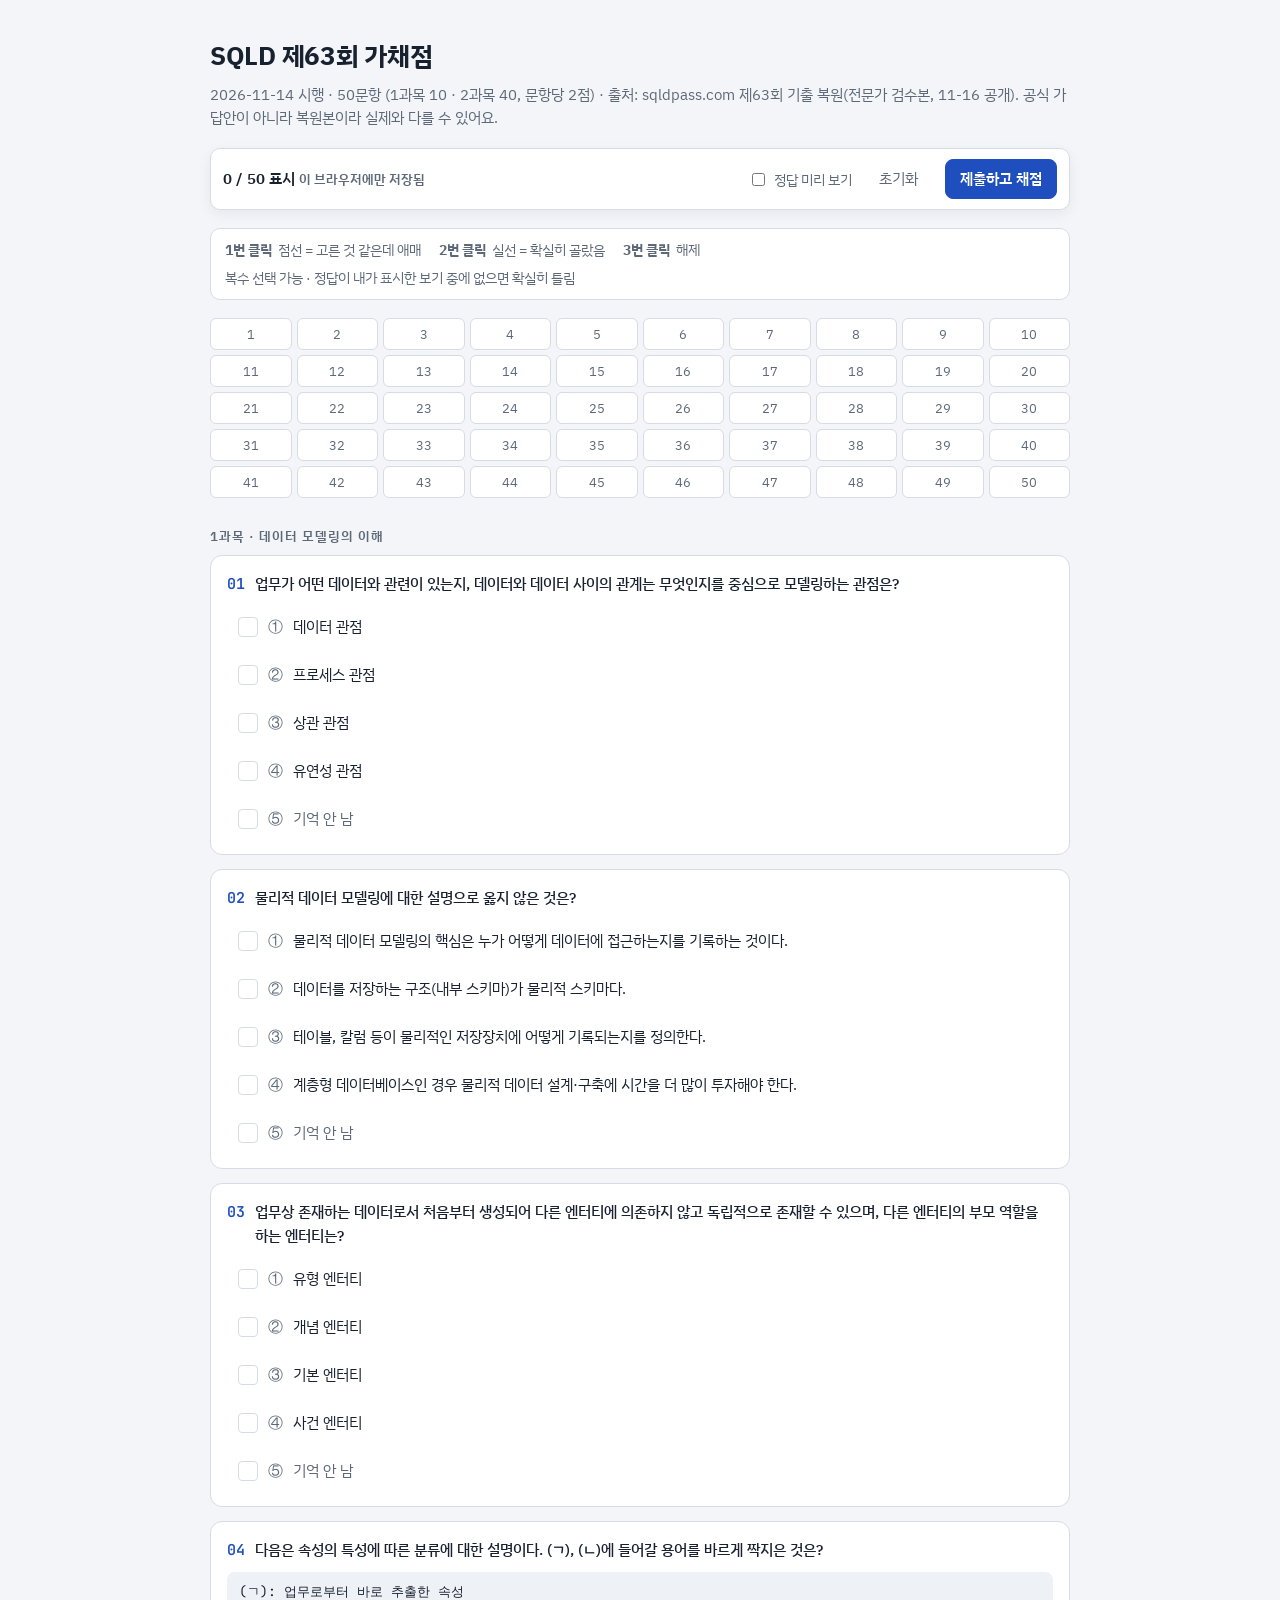
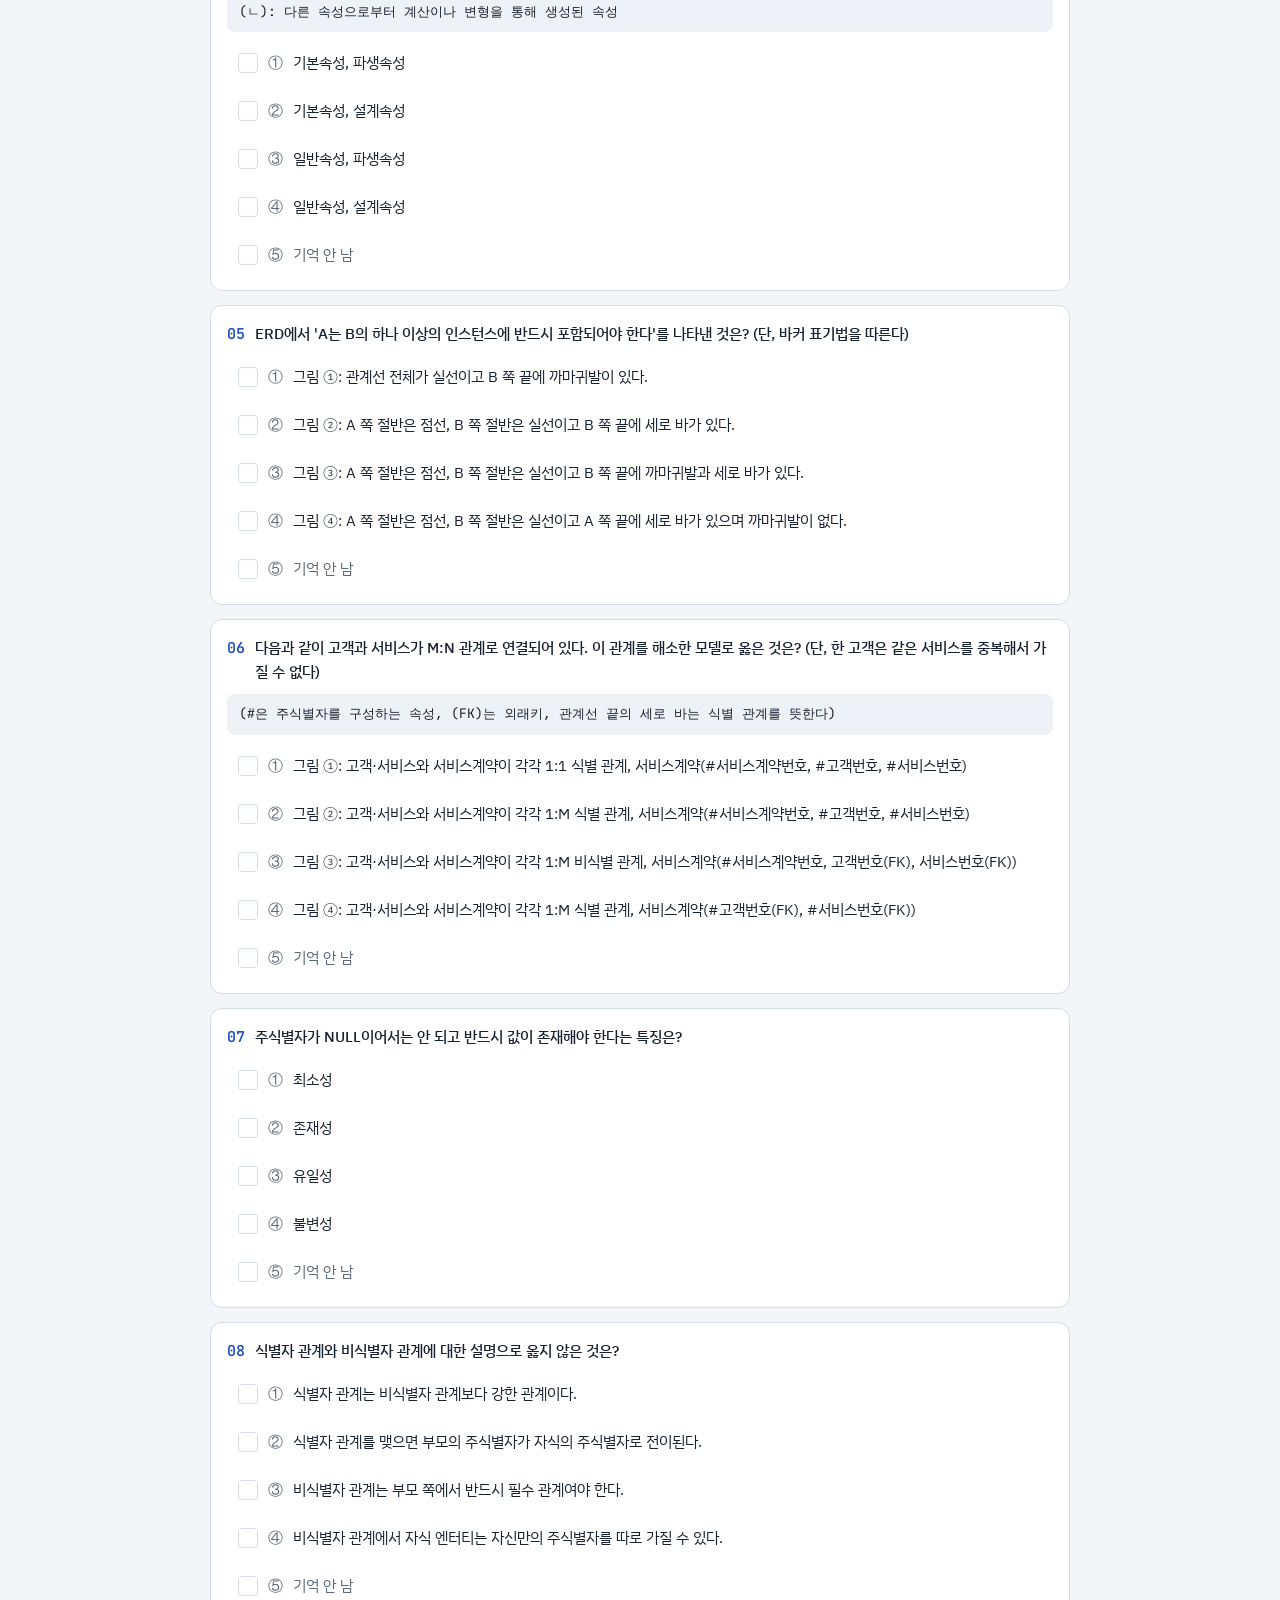
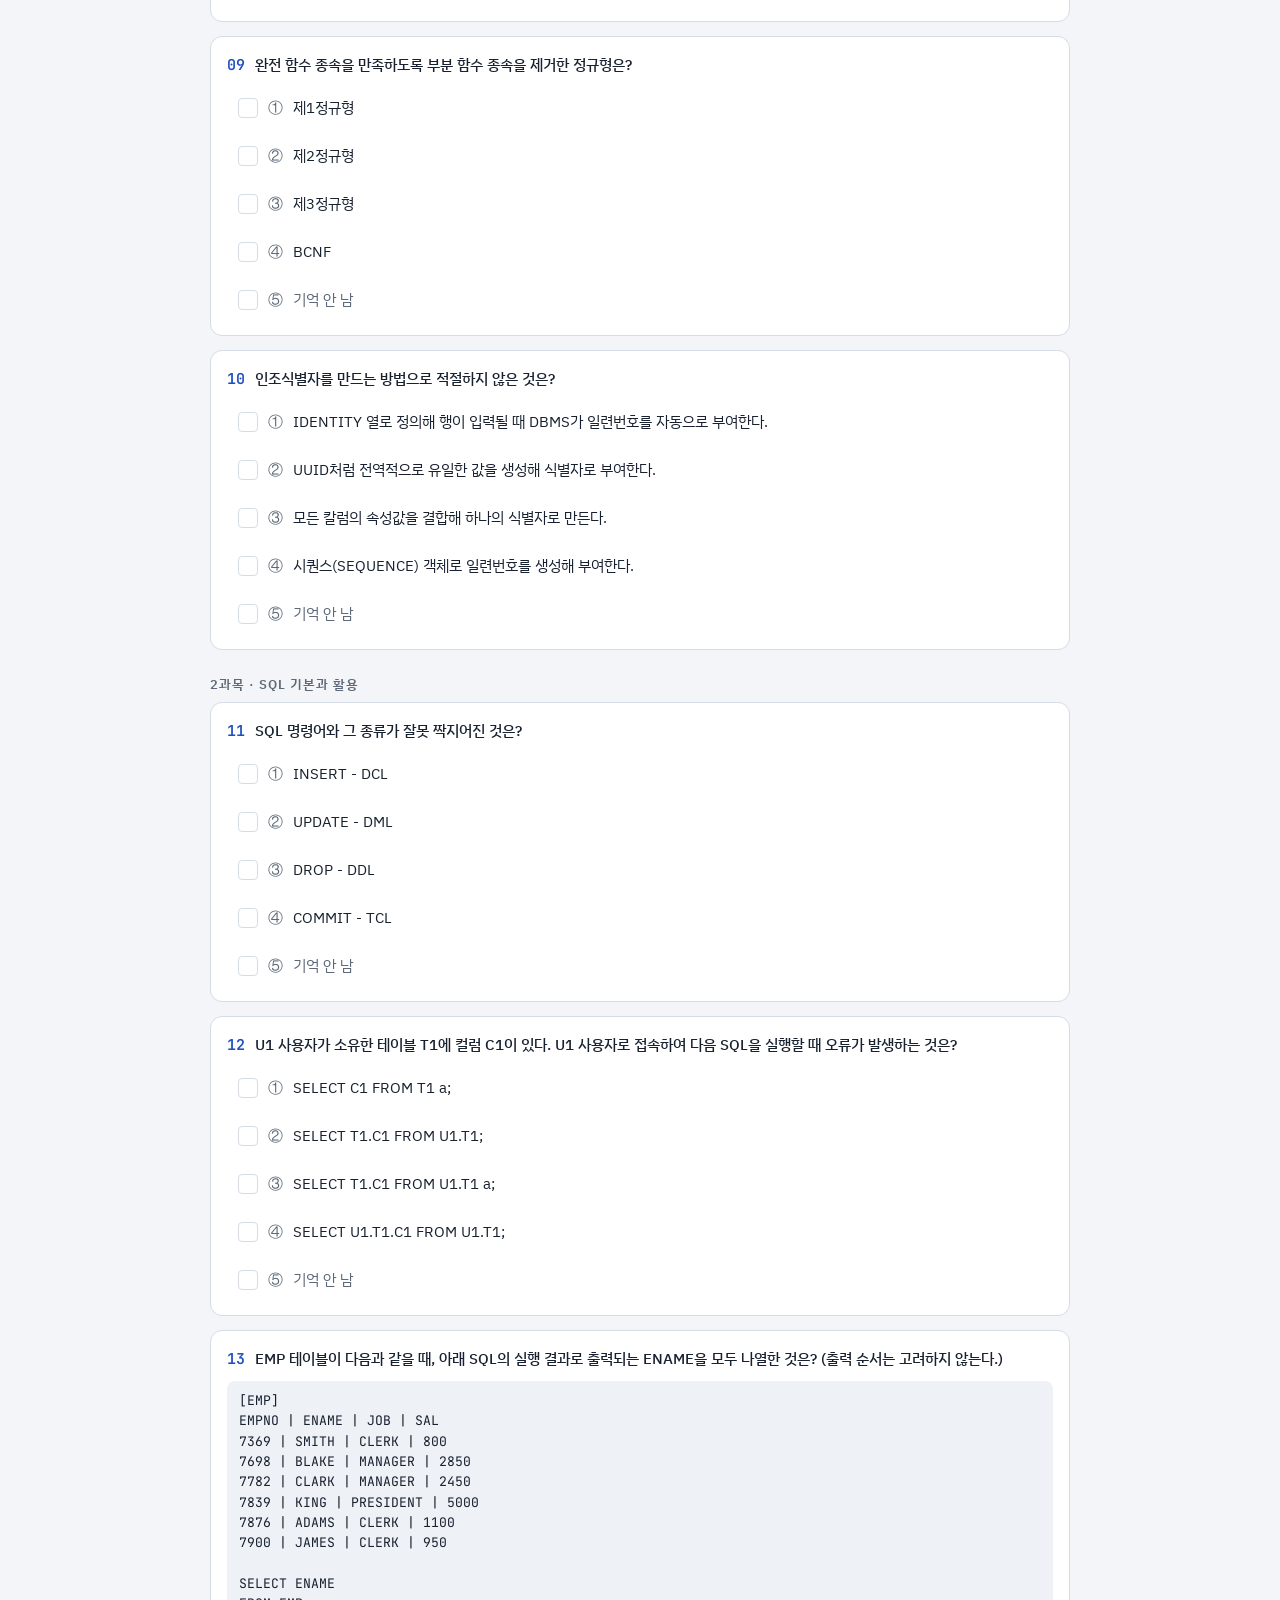
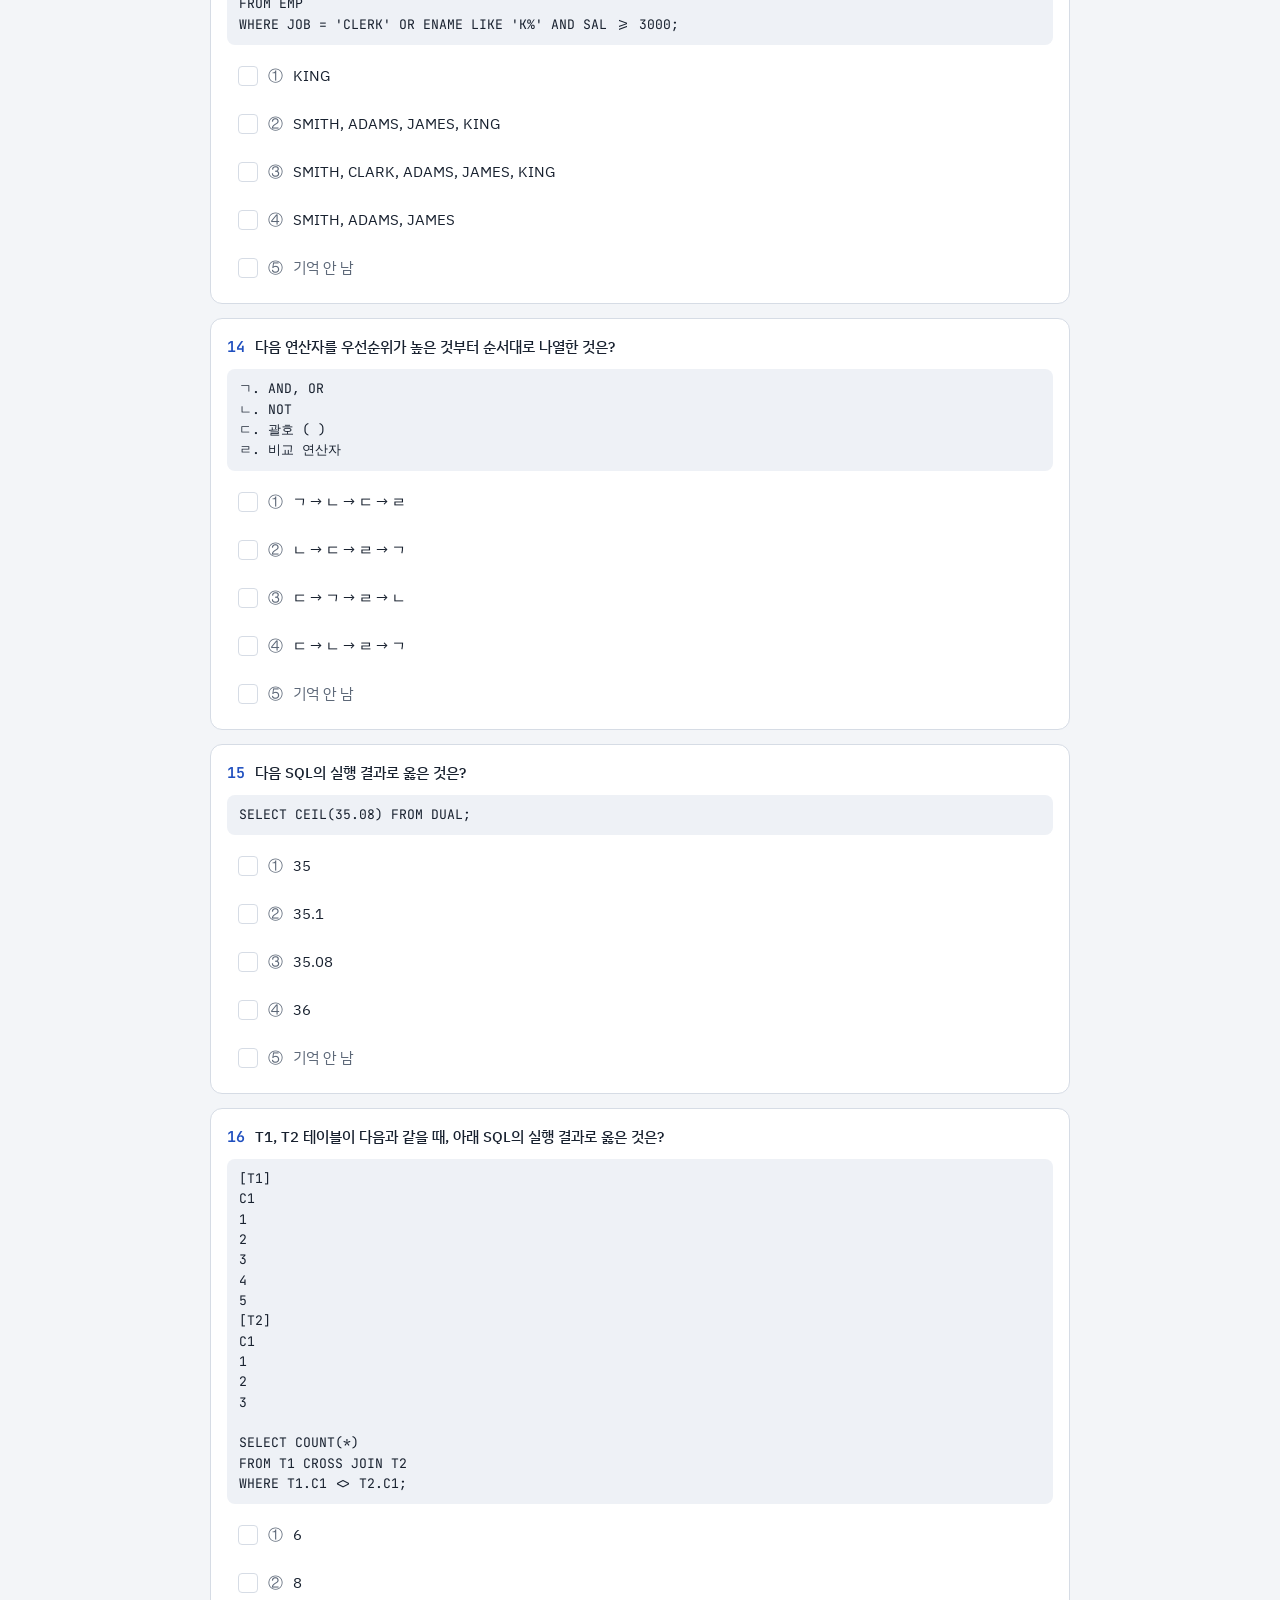
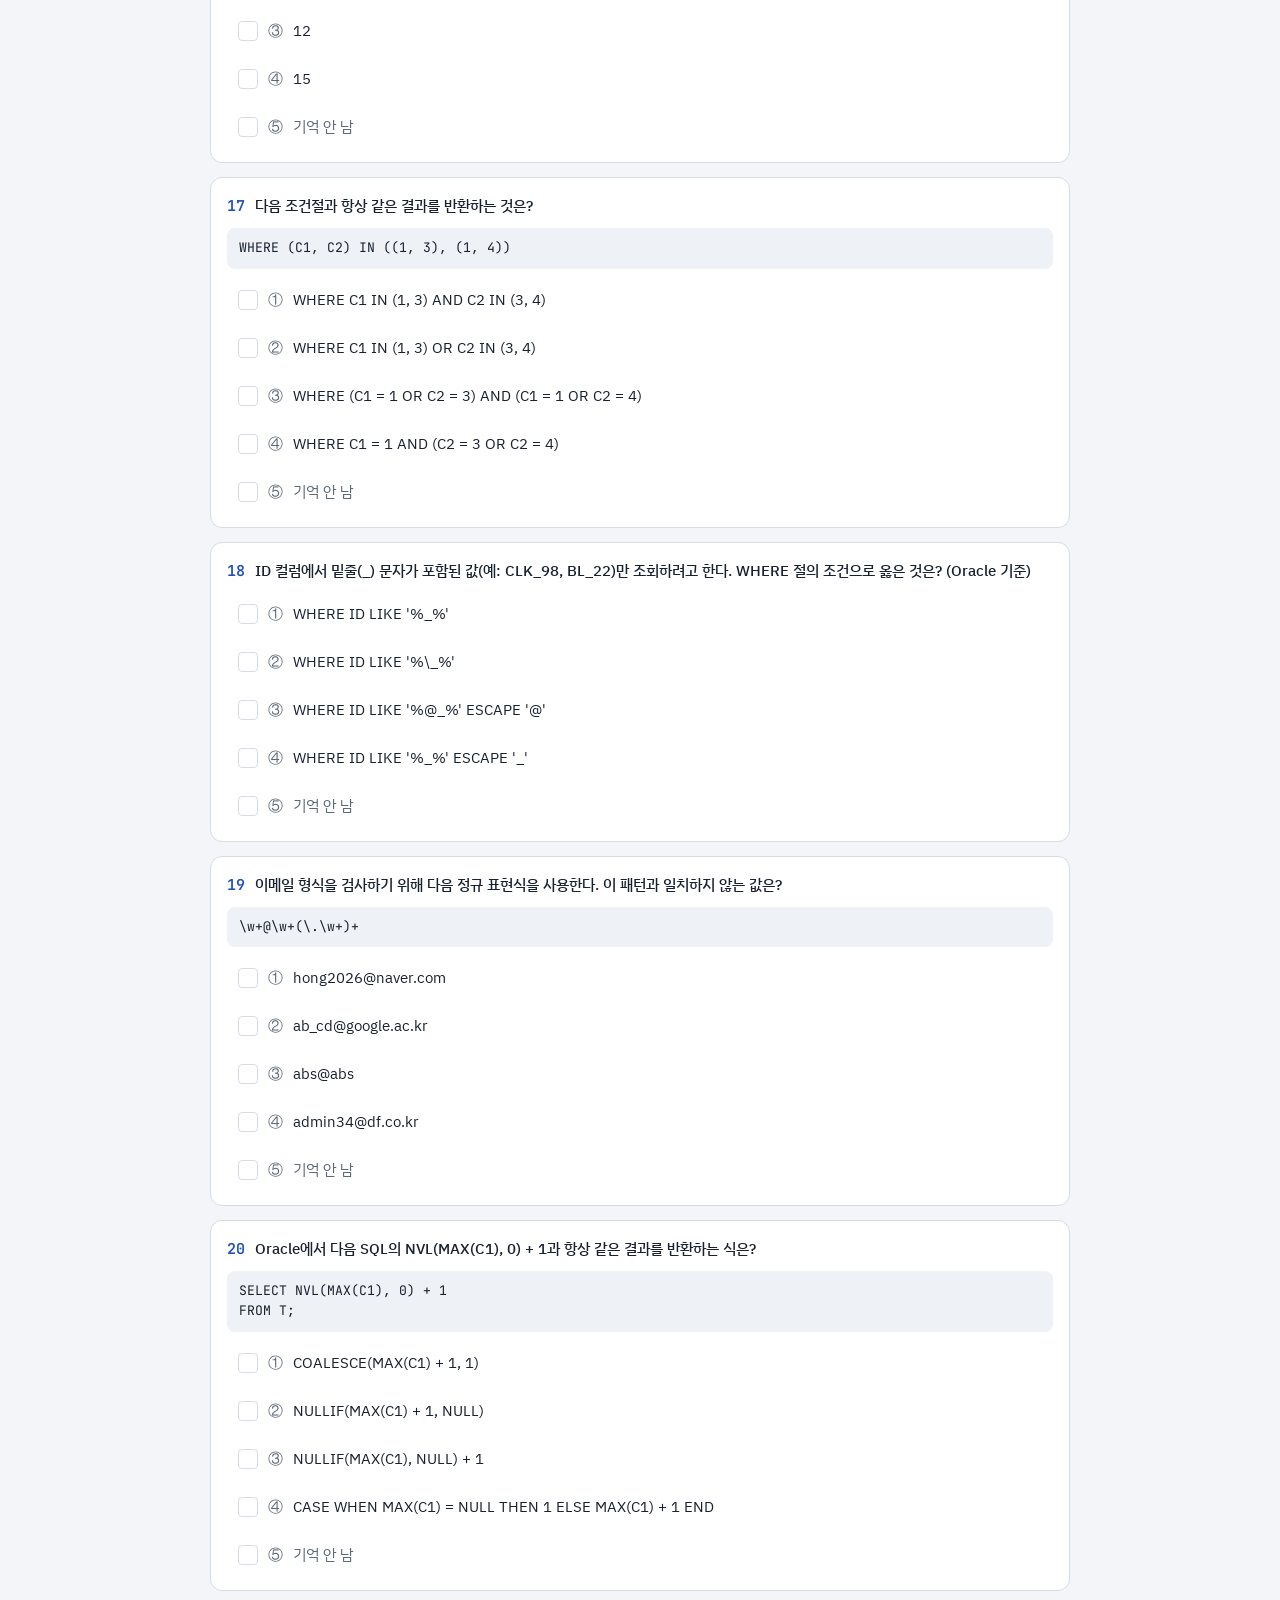
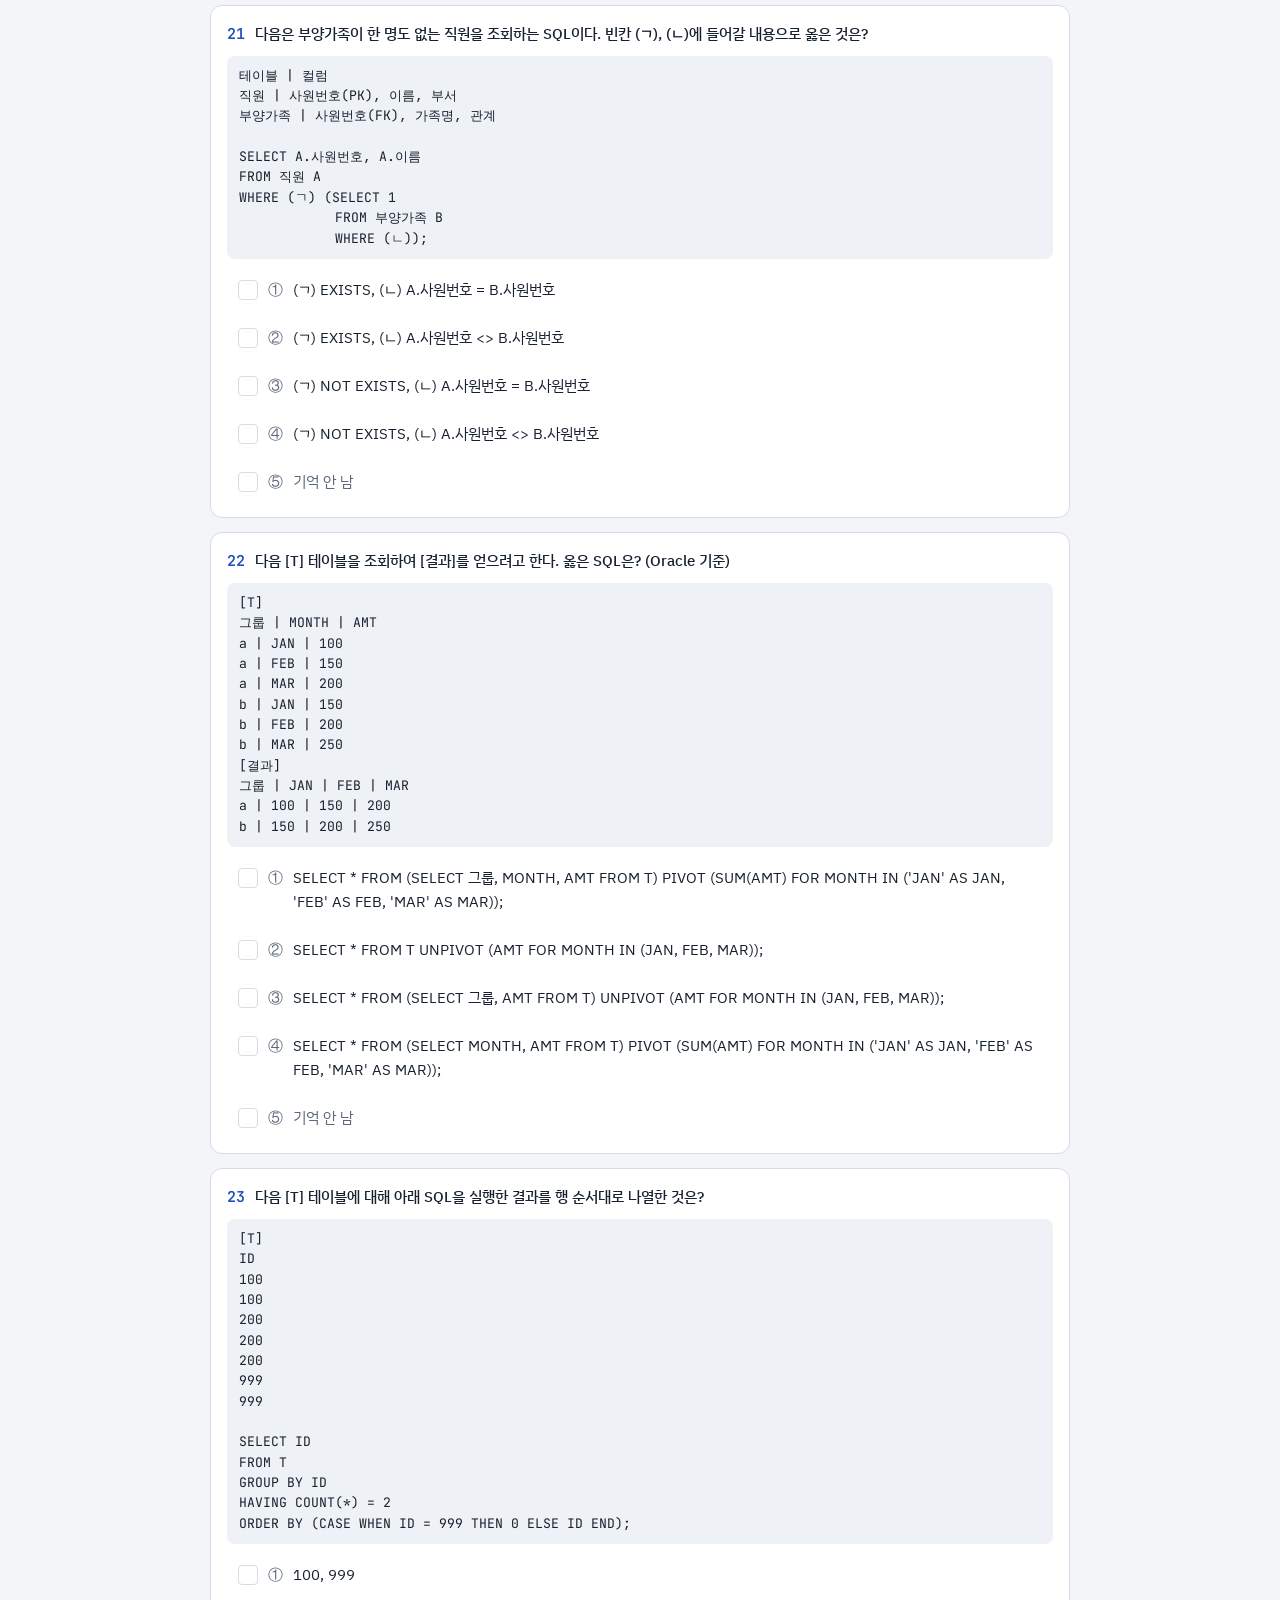
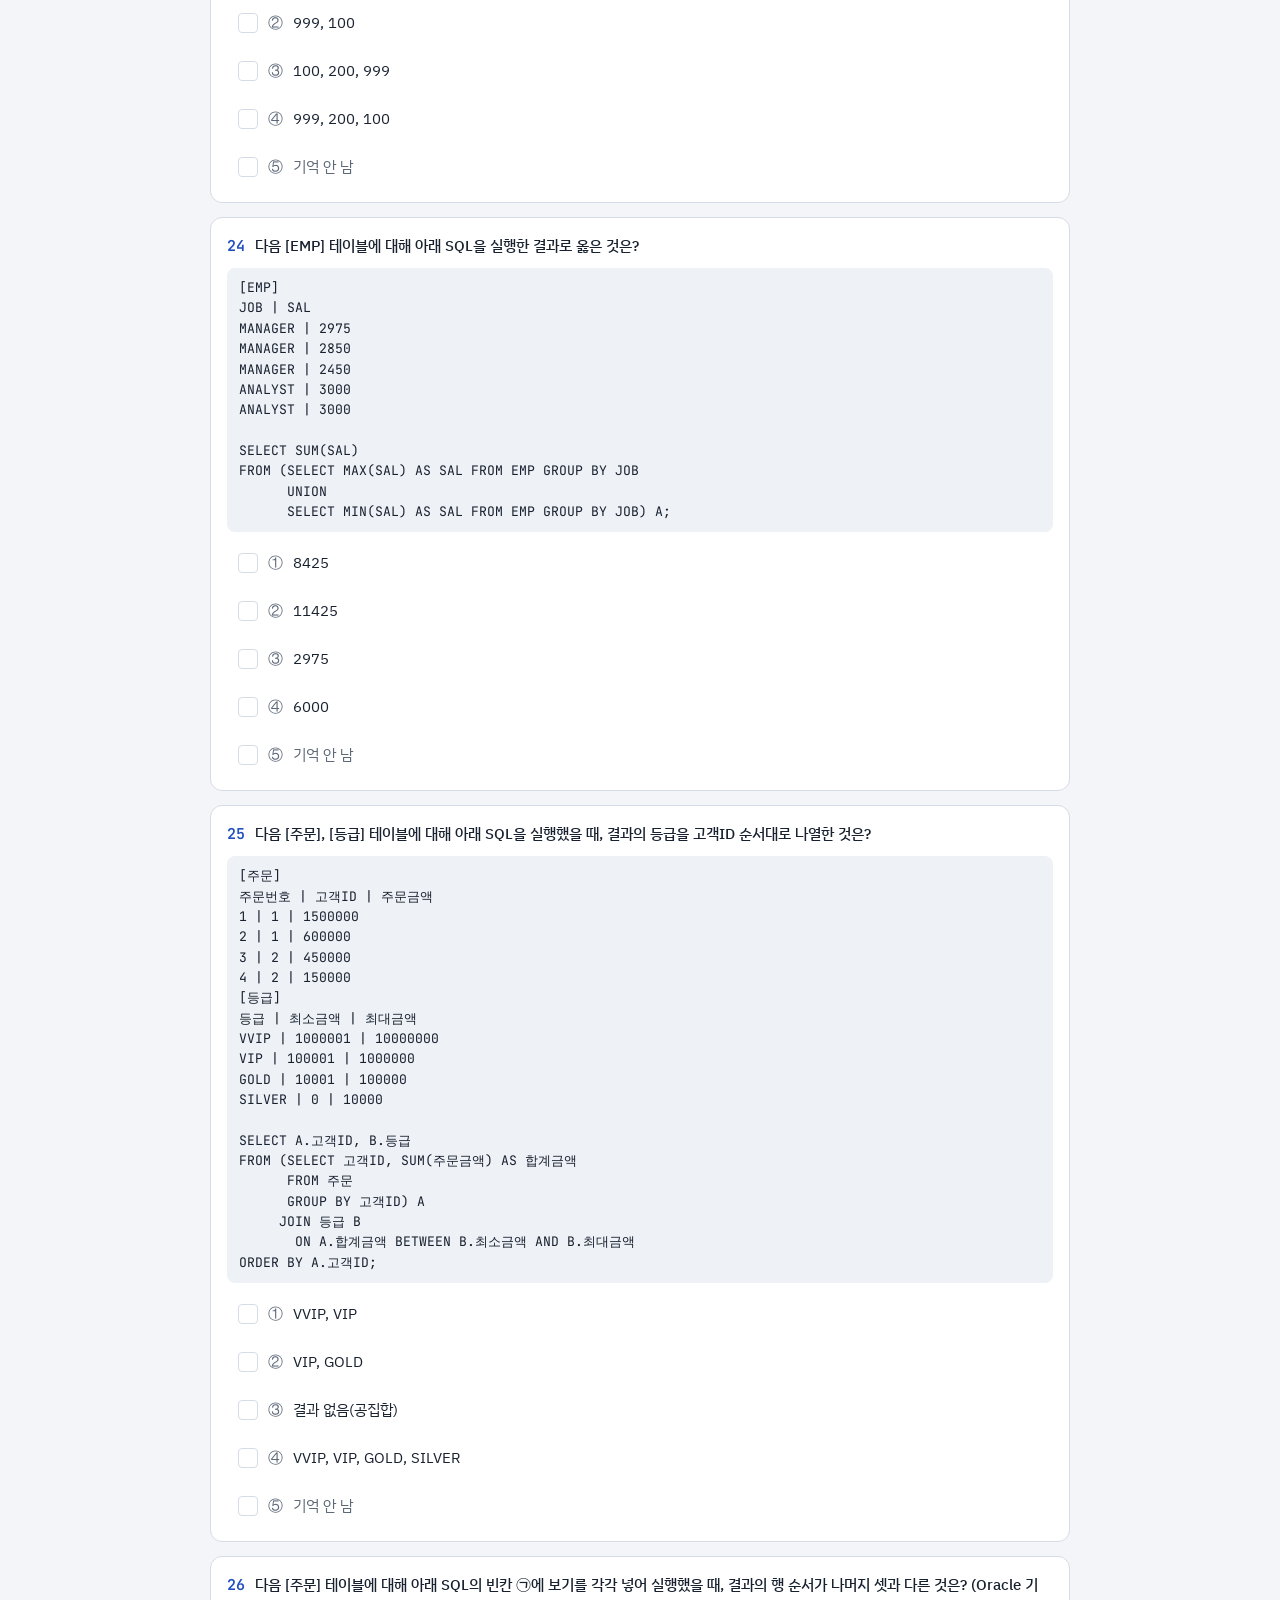
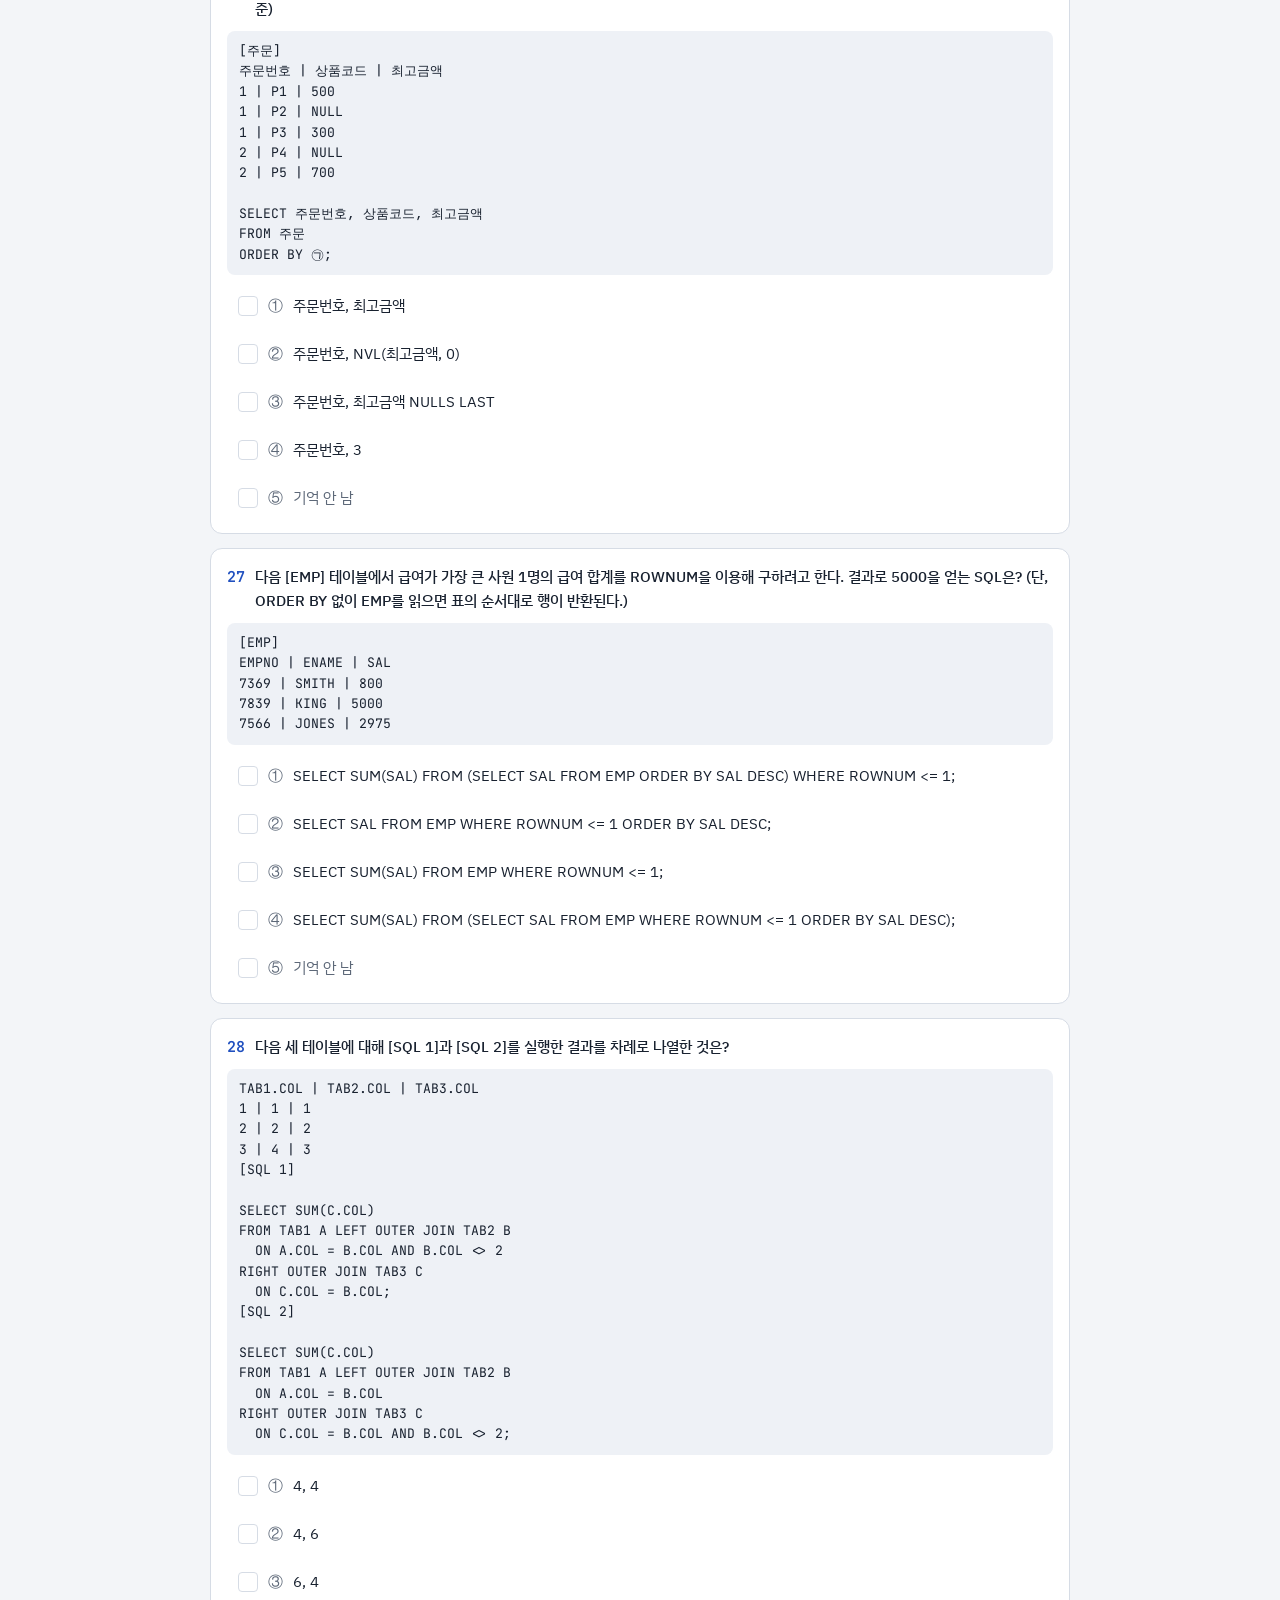
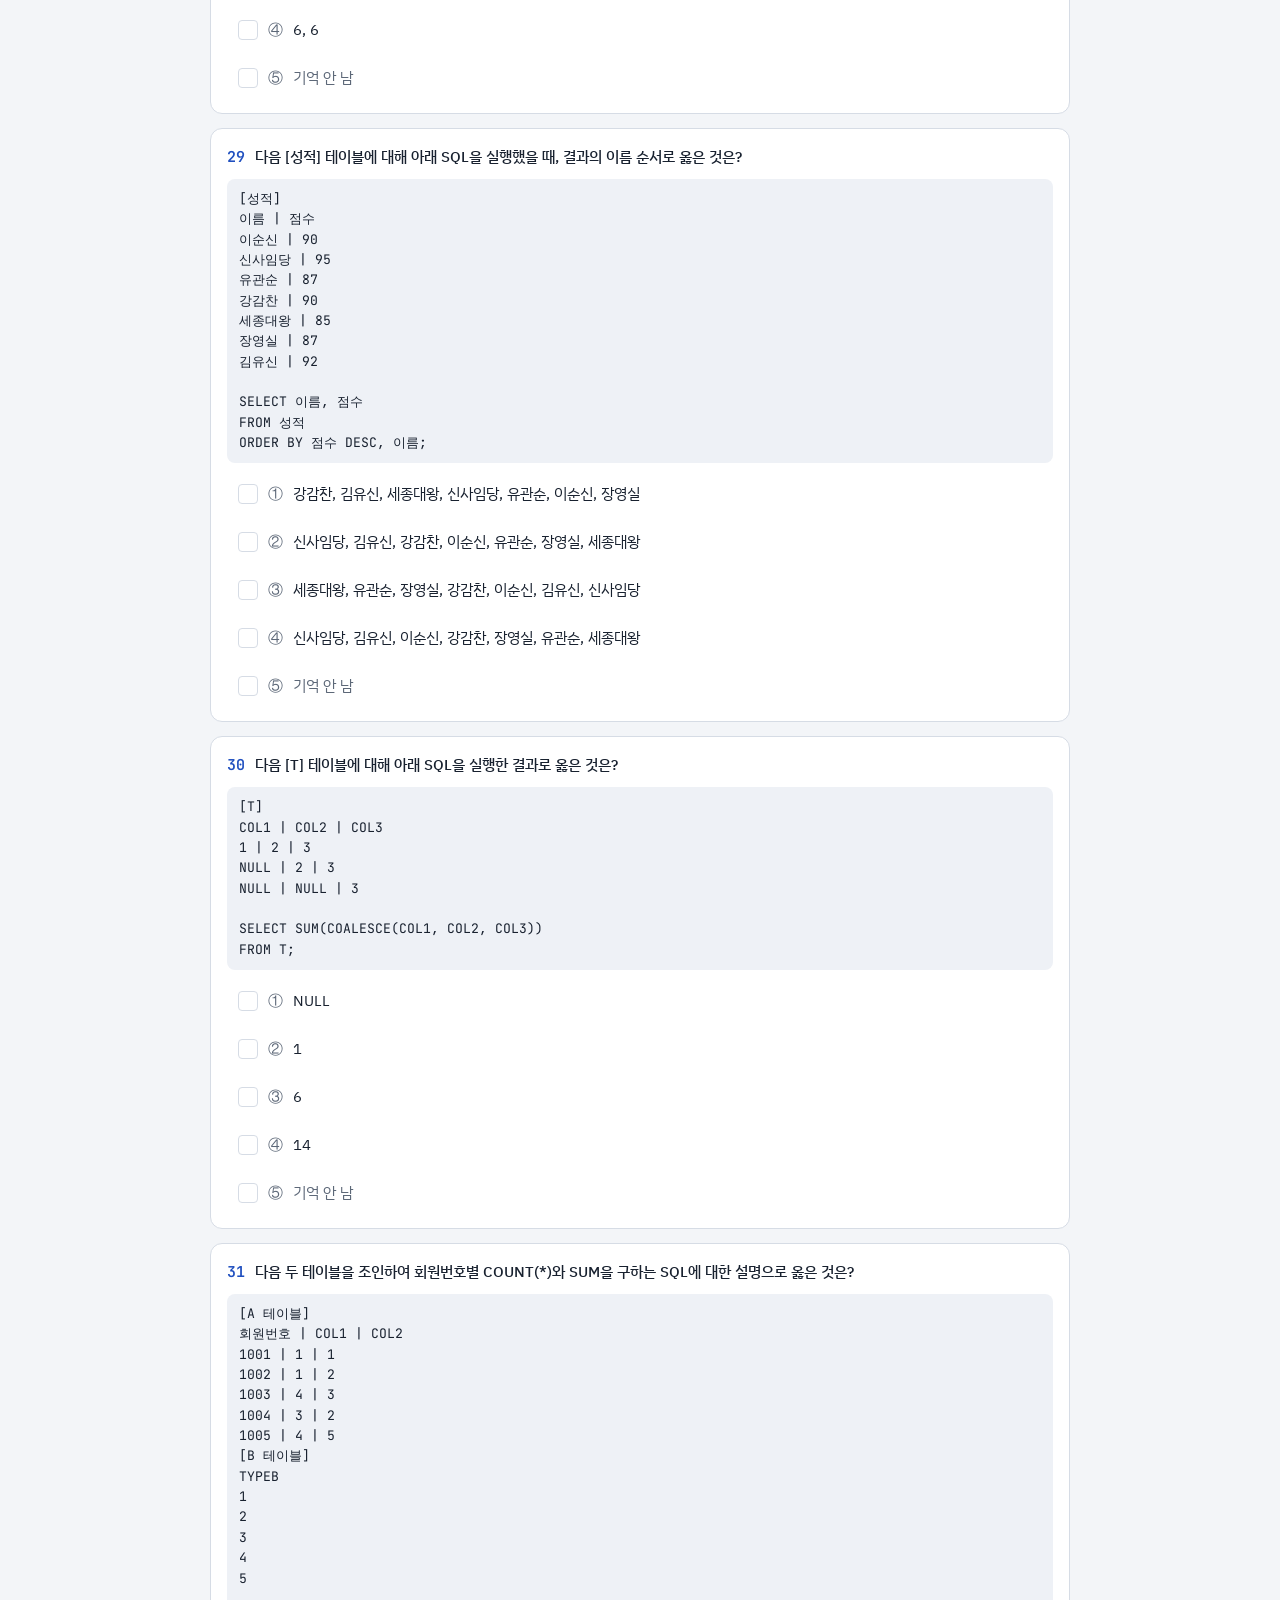
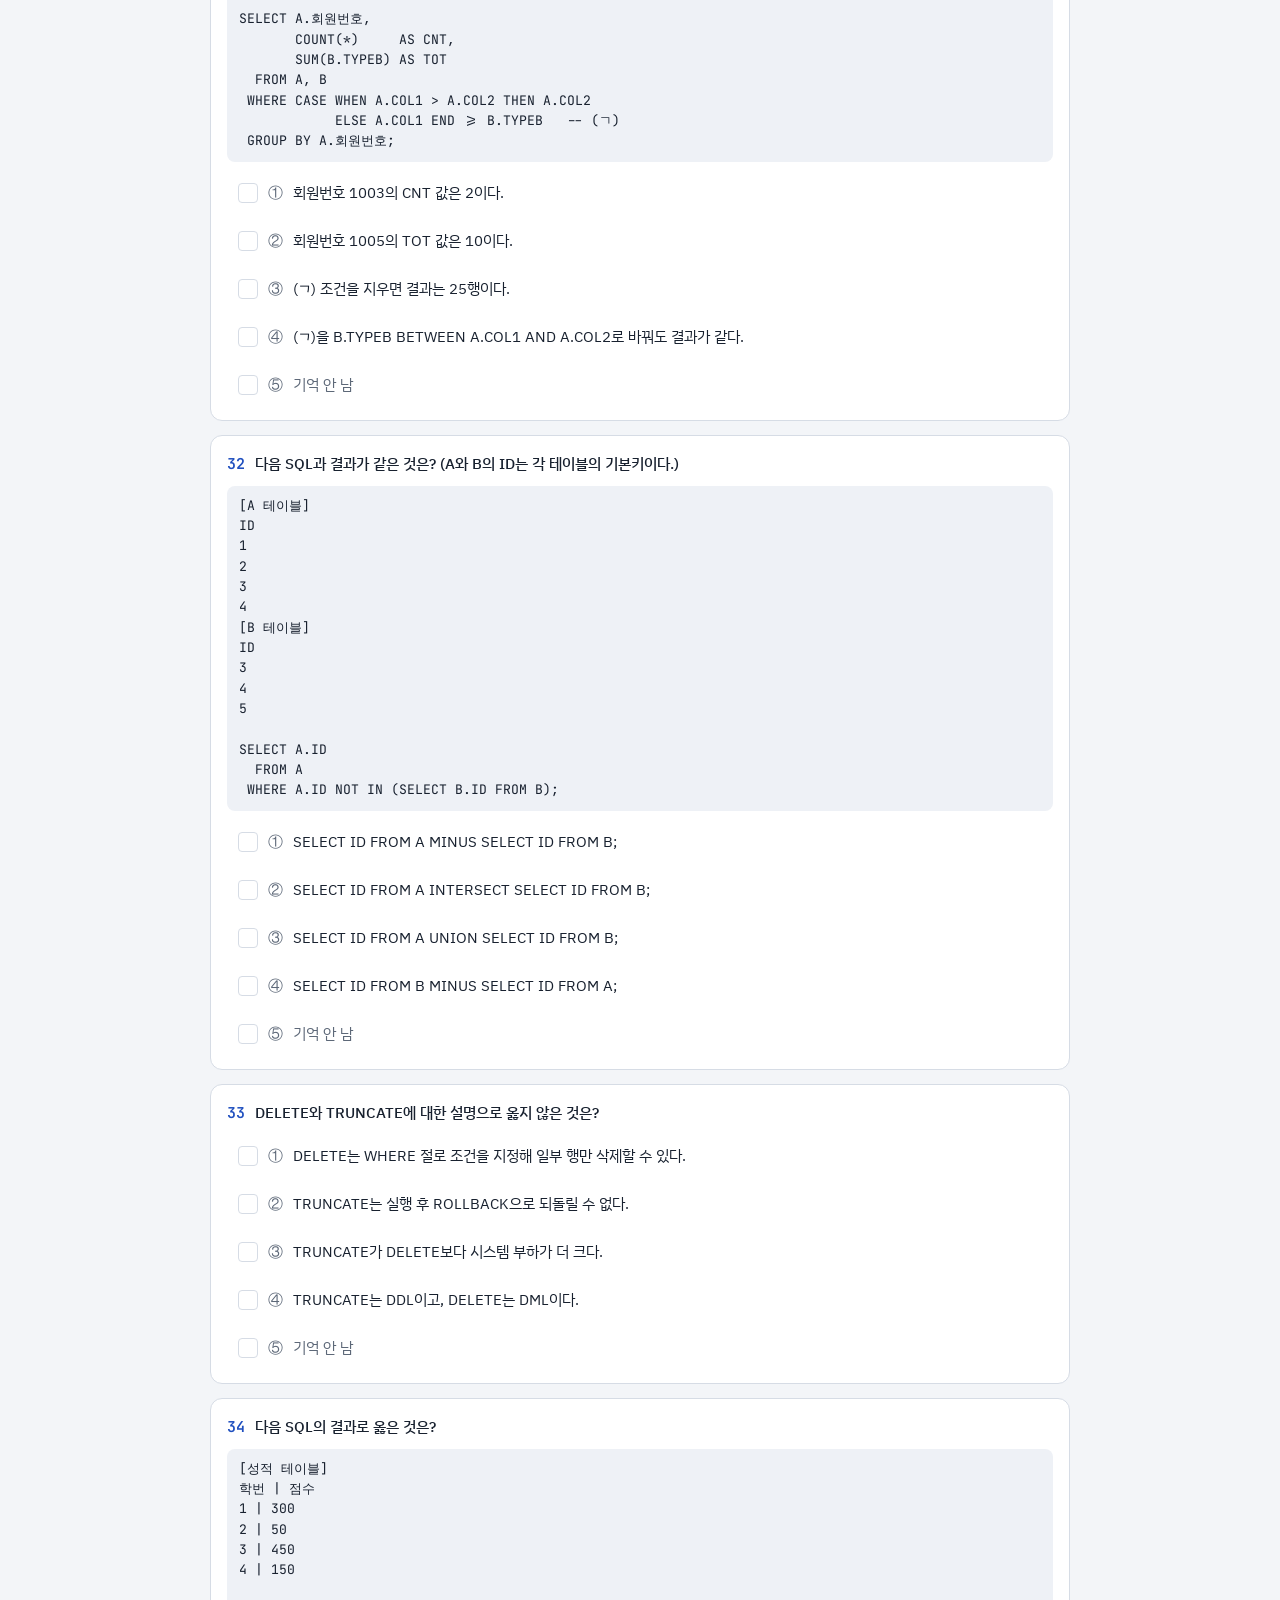
==== commit f837ff35: "Fix hidden result panel in standalone copy and stray source text Co-Authored-By: Claude Opus 5.5 <no" ====
--- a/sqld63/index.html
+++ b/sqld63/index.html
@@ -27,6 +27,7 @@
   --ok:#4cc995; --ok-soft:#14352a; --amb:#f0b452; --amb-soft:#3a2c12; --bad:#ff7a86; --bad-soft:#40191e;
   --code-bg:#121821; color-scheme:dark;}
 *{box-sizing:border-box}
+[hidden]{display:none!important}
 body{background:var(--bg);color:var(--ink);font-family:var(--f-body);font-size:15px;line-height:1.6;
   padding-left:max(16px,env(safe-area-inset-left,0px));padding-right:max(16px,env(safe-area-inset-right,0px));padding-block:0 64px}
 body::before{content:"";position:fixed;inset:0 0 auto;height:env(safe-area-inset-top,0px);z-index:10;background:var(--paper)}
@@ -156,7 +157,7 @@
 {"n":16,"s":2,"q":"T1, T2 테이블이 다음과 같을 때, 아래 SQL의 실행 결과로 옳은 것은?","o":["6","8","12","15"],"a":[3],"ex":"정답은 ③ 12이다. CROSS JOIN은 T1의 각 행을 T2의 모든 행과 조합하므로 5 × 3 = 15행을 만든다. 이 가운데 WHERE T1.C1 <> T2.C1 조건으로 두 값이 같은 (1, 1), (2, 2), (3, 3) 세 행이 제외되어 15 - 3 = 12행이 남는다. ① 6은 T1의 1~3과 T2의 값이 서로 다른 6행만 세고, T2의 어떤 값과도 같지 않은 T1의 4, 5가 만드는 6행을 빠뜨린 값이다. ② 8은 카티션 곱을 곱셈이 아닌 덧셈(5 + 3)으로 계산한 값이다. ④ 15는 WHERE 조건을 적용하지 않은 CROSS JOIN 전체 행 수이다. 보충: CROSS JOIN에 WHERE 조건을 붙이면 먼저 카티션 곱을 만든 뒤 조건에 맞는 행만 남기는 것과 같다.","code":"[T1]\nC1\n1\n2\n3\n4\n5\n[T2]\nC1\n1\n2\n3\n\nSELECT COUNT(*)\nFROM T1 CROSS JOIN T2\nWHERE T1.C1 <> T2.C1;"},
 {"n":17,"s":2,"q":"다음 조건절과 항상 같은 결과를 반환하는 것은?","o":["WHERE C1 IN (1, 3) AND C2 IN (3, 4)","WHERE C1 IN (1, 3) OR C2 IN (3, 4)","WHERE (C1 = 1 OR C2 = 3) AND (C1 = 1 OR C2 = 4)","WHERE C1 = 1 AND (C2 = 3 OR C2 = 4)"],"a":[4],"ex":"정답은 ④이다. 다중 컬럼 IN은 (C1, C2) 쌍이 목록의 (1, 3) 또는 (1, 4)와 정확히 일치하는 행만 고르므로 (C1 = 1 AND C2 = 3) OR (C1 = 1 AND C2 = 4)와 같고, 공통인 C1 = 1을 묶으면 C1 = 1 AND (C2 = 3 OR C2 = 4)가 된다. ①은 C1과 C2를 따로 검사하므로 (3, 3), (3, 4)처럼 목록에 없는 쌍도 포함한다. ②는 둘 중 하나만 맞아도 되므로 (3, 9)나 (5, 4) 같은 행까지 포함한다. ③은 분배 법칙으로 정리하면 C1 = 1 OR (C2 = 3 AND C2 = 4)이고, C2가 동시에 3과 4일 수는 없으므로 결국 C1 = 1이 되어 (1, 5) 같은 행까지 포함한다. 보충: 다중 컬럼 IN은 컬럼별 IN을 AND로 연결한 것과 다르며, 쌍 단위 등호 비교를 OR로 연결한 것과 같다.","code":"WHERE (C1, C2) IN ((1, 3), (1, 4))"},
 {"n":18,"s":2,"q":"ID 컬럼에서 밑줄(_) 문자가 포함된 값(예: CLK_98, BL_22)만 조회하려고 한다. WHERE 절의 조건으로 옳은 것은? (Oracle 기준)","o":["WHERE ID LIKE '%_%'","WHERE ID LIKE '%\\_%'","WHERE ID LIKE '%@_%' ESCAPE '@'","WHERE ID LIKE '%_%' ESCAPE '_'"],"a":[3],"ex":"정답은 ③이다. LIKE에서 _는 임의의 한 글자를 뜻하는 와일드카드이므로, 밑줄 문자 자체를 찾으려면 ESCAPE 절로 지정한 문자를 _ 바로 앞에 붙여야 한다. ③은 @를 이스케이프 문자로 지정했으므로 @_가 문자 그대로의 밑줄이 되어 밑줄이 포함된 값만 조회된다. ①의 _는 와일드카드이므로 한 글자 이상인 모든 값이 조회된다. ②는 ESCAPE 절이 없어 \\가 이스케이프 문자로 동작하지 않고 일반 문자로 취급되므로, \\ 뒤에 한 글자가 오는 값을 찾게 되어 CLK_98 같은 값을 찾지 못한다. ④는 _를 이스케이프 문자로 지정했으므로 패턴 속 _가 뒤의 %를 문자 %로 바꾸어, 마지막 글자가 %인 값을 찾게 된다. 보충: Oracle에는 기본 이스케이프 문자가 없으므로 이스케이프가 필요하면 반드시 ESCAPE 절로 지정해야 한다."},
-{"n":19,"s":2,"q":"이메일 형식을 검사하기 위해 다음 정규 표현식을 사용한다. 이 패턴과 일치하지 않는 값은?","o":["hong2026@naver.com","ab_cd@google.ac.kr","abs@abs","admin34@df.co.kr"],"a":[3],"ex":"정답은 ③ abs@abs이다. 패턴은 단어 문자 1개 이상, @, 단어 문자 1개 이상, 그리고 점(.)과 단어 문자 묶음이 1번 이상 반복되는 형태이다. ③은 @ 뒤에 abs만 있고 점으로 시작하는 묶음이 한 번도 나오지 않으므로 (\\.\\w+)+를 만족하지 못한다. ①은 hong2026, @, naver, .com으로 묶음이 한 번 나와 일치한다. ②는 \\w가 영문자·숫자뿐 아니라 밑줄(_)도 포함하므로 ab_cd가 단어 문자로 인정되고, .ac와 .kr 두 묶음이 이어져 일치한다. ④도 admin34, @, df, .co, .kr로 일치한다. 보충: 괄호 뒤의 +는 괄호로 묶은 전체를 1번 이상 반복하라는 뜻이다.","code":"Code\n\\w+@\\w+(\\.\\w+)+"},
+{"n":19,"s":2,"q":"이메일 형식을 검사하기 위해 다음 정규 표현식을 사용한다. 이 패턴과 일치하지 않는 값은?","o":["hong2026@naver.com","ab_cd@google.ac.kr","abs@abs","admin34@df.co.kr"],"a":[3],"ex":"정답은 ③ abs@abs이다. 패턴은 단어 문자 1개 이상, @, 단어 문자 1개 이상, 그리고 점(.)과 단어 문자 묶음이 1번 이상 반복되는 형태이다. ③은 @ 뒤에 abs만 있고 점으로 시작하는 묶음이 한 번도 나오지 않으므로 (\\.\\w+)+를 만족하지 못한다. ①은 hong2026, @, naver, .com으로 묶음이 한 번 나와 일치한다. ②는 \\w가 영문자·숫자뿐 아니라 밑줄(_)도 포함하므로 ab_cd가 단어 문자로 인정되고, .ac와 .kr 두 묶음이 이어져 일치한다. ④도 admin34, @, df, .co, .kr로 일치한다. 보충: 괄호 뒤의 +는 괄호로 묶은 전체를 1번 이상 반복하라는 뜻이다.","code":"\\w+@\\w+(\\.\\w+)+"},
 {"n":20,"s":2,"q":"Oracle에서 다음 SQL의 NVL(MAX(C1), 0) + 1과 항상 같은 결과를 반환하는 식은?","o":["COALESCE(MAX(C1) + 1, 1)","NULLIF(MAX(C1) + 1, NULL)","NULLIF(MAX(C1), NULL) + 1","CASE WHEN MAX(C1) = NULL THEN 1 ELSE MAX(C1) + 1 END"],"a":[1],"ex":"정답은 ①이다. 원래 식은 MAX(C1)이 NULL이면 0으로 바꾼 뒤 1을 더해 1을, NULL이 아니면 MAX(C1) + 1을 반환한다. ①은 MAX(C1)이 NULL이면 MAX(C1) + 1도 NULL이 되어 COALESCE가 두 번째 인수 1을 반환하고, NULL이 아니면 MAX(C1) + 1을 그대로 반환하므로 항상 같다. ②와 ③의 NULLIF(a, b)는 a = b가 참일 때만 NULL을 반환하는데, NULL과의 비교는 참이 되지 않으므로 a를 그대로 반환한다. 따라서 MAX(C1)이 NULL이면 ②, ③ 모두 NULL이 되어 원래 식의 결과 1과 다르다. ④는 = NULL 비교가 참이 되지 않아 항상 ELSE로 가므로 MAX(C1)이 NULL이면 역시 NULL을 반환한다. 보충: NULL 여부를 CASE로 검사하려면 = NULL이 아니라 IS NULL을 써야 한다.","code":"SELECT NVL(MAX(C1), 0) + 1\nFROM T;"},
 {"n":21,"s":2,"q":"다음은 부양가족이 한 명도 없는 직원을 조회하는 SQL이다. 빈칸 (ㄱ), (ㄴ)에 들어갈 내용으로 옳은 것은?","o":["(ㄱ) EXISTS, (ㄴ) A.사원번호 = B.사원번호","(ㄱ) EXISTS, (ㄴ) A.사원번호 <> B.사원번호","(ㄱ) NOT EXISTS, (ㄴ) A.사원번호 = B.사원번호","(ㄱ) NOT EXISTS, (ㄴ) A.사원번호 <> B.사원번호"],"a":[3],"ex":"정답은 ③ (ㄱ) NOT EXISTS, (ㄴ) A.사원번호 = B.사원번호이다. 서브쿼리는 바깥 직원과 사원번호가 같은 부양가족 행을 찾아야 하므로 연관 조건은 =이고, 그런 행이 하나도 없을 때 참이 되어야 하므로 NOT EXISTS를 쓴다. ①은 자기 부양가족이 한 명 이상 있는 직원을 조회하므로 정반대 결과이다. ②는 다른 직원의 부양가족 행이 하나라도 있으면 참이 되어, 부양가족 테이블에 두 명 이상의 직원 가족이 등록되어 있으면 사실상 전 직원이 조회된다. ④는 자기와 사원번호가 다른 부양가족 행이 하나라도 있으면 제외되므로, 부양가족 테이블의 모든 행이 그 직원 한 사람의 것일 때만 조회되어 의도와 다르다. 보충: EXISTS 계열 서브쿼리는 SELECT 목록의 값이 아니라 조건을 만족하는 행의 존재 여부만 판단하므로 SELECT 1처럼 써도 된다.","code":"테이블 | 컬럼\n직원 | 사원번호(PK), 이름, 부서\n부양가족 | 사원번호(FK), 가족명, 관계\n\nSELECT A.사원번호, A.이름\nFROM 직원 A\nWHERE (ㄱ) (SELECT 1\n            FROM 부양가족 B\n            WHERE (ㄴ));"},
 {"n":22,"s":2,"q":"다음 [T] 테이블을 조회하여 [결과]를 얻으려고 한다. 옳은 SQL은? (Oracle 기준)","o":["SELECT * FROM (SELECT 그룹, MONTH, AMT FROM T) PIVOT (SUM(AMT) FOR MONTH IN ('JAN' AS JAN, 'FEB' AS FEB, 'MAR' AS MAR));","SELECT * FROM T UNPIVOT (AMT FOR MONTH IN (JAN, FEB, MAR));","SELECT * FROM (SELECT 그룹, AMT FROM T) UNPIVOT (AMT FOR MONTH IN (JAN, FEB, MAR));","SELECT * FROM (SELECT MONTH, AMT FROM T) PIVOT (SUM(AMT) FOR MONTH IN ('JAN' AS JAN, 'FEB' AS FEB, 'MAR' AS MAR));"],"a":[1],"ex":"정답은 ①이다. PIVOT은 인라인 뷰가 돌려주는 컬럼 중 집계 함수에 쓰인 AMT와 FOR 절의 MONTH를 뺀 나머지 컬럼으로 행을 묶는다. ①은 인라인 뷰에 그룹이 남아 있으므로 그룹 a, b별로 한 행씩 만들어지고, MONTH 값 JAN·FEB·MAR이 각각 열이 되어 [결과]와 같다. ②와 ③의 UNPIVOT은 여러 열을 행으로 내리는 반대 방향 연산이며, T와 인라인 뷰에는 JAN·FEB·MAR 컬럼이 없어 실행되지도 않는다. ④는 인라인 뷰에 그룹이 없어 묶을 기준 컬럼이 사라지므로 전체가 한 행으로 집계되어 JAN 250, FEB 350, MAR 450이 출력된다. 보충: PIVOT의 행 기준은 별도로 지정하지 않고 인라인 뷰에 남긴 컬럼으로 결정되므로, 필요한 컬럼만 정확히 골라 넣어야 한다.","code":"[T]\n그룹 | MONTH | AMT\na | JAN | 100\na | FEB | 150\na | MAR | 200\nb | JAN | 150\nb | FEB | 200\nb | MAR | 250\n[결과]\n그룹 | JAN | FEB | MAR\na | 100 | 150 | 200\nb | 150 | 200 | 250"},
@@ -187,7 +188,7 @@
 {"n":47,"s":2,"q":"다음 두 테이블 A, B에 대해 실행한 SQL 가운데 결과 행 수가 가장 많은 것은?","o":["SELECT * FROM A UNION ALL SELECT * FROM B;","SELECT * FROM A * B;","SELECT * FROM A, B WHERE A.색상 IN ('빨강', '파랑', '노랑') AND B.크기 IN ('소', '중', '대');","SELECT * FROM A FULL OUTER JOIN B ON A.ID = B.ID;"],"a":[3],"ex":"정답은 ③이다. ③은 조인 조건 없이 두 테이블을 나열했으므로 WHERE 조건을 만족하는 행끼리 카티션 곱이 만들어진다. A에서 빨강, 파랑, 노랑 3행, B에서 소, 중, 대 3행이 남아 3 × 3 = 9행이 된다. ① UNION ALL은 중복 제거 없이 두 결과를 이어 붙이므로 4 + 4 = 8행이다. ② FROM 절에는 곱하기 기호(*)로 테이블을 결합하는 문법이 없어 오류가 발생한다. ④ FULL OUTER JOIN은 ID 1, 2, 3이 일치한 3행에 A에만 있는 ID 4와 B에만 있는 ID 5가 한 행씩 더해져 5행이다. 보충: FULL OUTER JOIN의 결과 행 수는 일치 여부에 따라 달라지지만, 일대일 관계에서는 두 테이블 행 수의 합인 8행을 넘을 수 없다.","code":"[A]\nID | 색상\n1 | 빨강\n2 | 파랑\n3 | 노랑\n4 | 초록\n[B]\nID | 크기\n1 | 소\n2 | 중\n3 | 대\n5 | 특대"},
 {"n":48,"s":2,"q":"C1(NUMBER) 컬럼 하나로 이루어진 빈 테이블 T1에 다음 SQL을 차례로 실행했다. 마지막 SELECT의 결과로 옳은 것은?","o":["1","1.5","2","3.5"],"a":[3],"ex":"정답은 ③ 2이다. ROLLBACK TO S1은 SAVEPOINT S1 이후에 실행한 UPDATE와 DELETE만 취소하고, S1 이전의 두 INSERT는 그대로 둔다. 따라서 롤백 직후 T1에는 1과 2가 남고, 이어서 3이 입력되어 평균은 (1 + 2 + 3) / 3 = 2이다. ① 1은 테이블에 1만 남았다고 본 값인데, DELETE가 취소되어 2도 남고 3도 추가되므로 맞지 않다. ② 1.5는 마지막 INSERT를 빼고 1과 2만 평균 낸 값이다. ④ 3.5는 ROLLBACK TO를 무시하고 UPDATE로 바뀐 4와 새로 넣은 3의 평균을 낸 값이다. 보충: 같은 트랜잭션 안에서는 커밋하지 않은 변경도 SELECT로 조회된다.","code":"INSERT INTO T1 VALUES (1);\nINSERT INTO T1 VALUES (2);\nSAVEPOINT S1;\nUPDATE T1 SET C1 = 4 WHERE C1 = 1;\nDELETE FROM T1 WHERE C1 = 2;\nROLLBACK TO S1;\nINSERT INTO T1 VALUES (3);\nSELECT AVG(C1) FROM T1;"},
 {"n":49,"s":2,"q":"계층형 질의에 대한 설명으로 옳지 않은 것은?","o":["START WITH는 계층 전개의 시작 위치를 지정한다.","PRIOR는 계층 전개 방향을 지정한다.","NOCYCLE은 순환 구조가 생겨도 무한 반복하지 않게 한다.","ORDER SIBLINGS BY는 전체 결과를 정렬한다."],"a":[4],"ex":"정답은 ④이다. ORDER SIBLINGS BY는 계층 구조를 유지한 채 같은 부모를 가진 형제 노드끼리만 정렬하며, 결과 전체를 하나의 기준으로 다시 정렬하지 않는다. 전체 결과를 정렬하는 것은 일반 ORDER BY이고, 이를 쓰면 계층 순서가 깨질 수 있다. ① START WITH는 루트가 될 행을 지정하는 절이므로 옳다. ② PRIOR를 CONNECT BY 조건의 어느 쪽 컬럼에 붙이느냐에 따라 순방향과 역방향이 정해지므로 옳다. ③ NOCYCLE을 쓰면 이미 나타난 데이터가 다시 나와 순환이 생겨도 그 지점에서 전개를 멈춰 오류 없이 결과를 낸다. 보충: 순환이 발생한 행은 CONNECT_BY_ISCYCLE 가상 컬럼으로 확인할 수 있다."},
-{"n":50,"s":2,"q":"다음과 같이 테이블을 만들고 한 행을 입력했다. 아래 비교 가운데 결과가 나머지 셋과 다른 것은?","o":["A = B","A = C","B = C","B = D"],"a":[1],"ex":"정답은 ① A = B이다. CHAR는 고정 길이라 '1'을 넣으면 A에는 '1 '(공백 1개), B에는 '1 '(공백 2개)가 저장되고, VARCHAR2인 C와 D에는 '1'만 저장된다. CHAR끼리 비교할 때는 짧은 쪽에 공백을 채워 길이를 맞춘 뒤 비교하므로 A와 B는 같아 참이다. 비교 대상 중 하나라도 VARCHAR2이면 공백을 채우지 않고 길이와 공백까지 그대로 비교하므로, ② '1 '과 '1', ③ '1 '과 '1', ④ '1 '과 '1'은 모두 달라 거짓이다. 따라서 ①만 결과가 참으로 다르다. 보충: Oracle에서 VARCHAR는 VARCHAR2와 같은 타입으로 처리된다.\n이번엔 직접 풀어보세요\n타이머와 자동 채점이 켜진 실제 시험 환경으로 응시할 수 있습니다.","code":"CREATE TABLE T (\n    A CHAR(2),\n    B CHAR(3),\n    C VARCHAR2(2),\n    D VARCHAR2(3)\n);\nINSERT INTO T VALUES ('1', '1', '1', '1');"}
+{"n":50,"s":2,"q":"다음과 같이 테이블을 만들고 한 행을 입력했다. 아래 비교 가운데 결과가 나머지 셋과 다른 것은?","o":["A = B","A = C","B = C","B = D"],"a":[1],"ex":"정답은 ① A = B이다. CHAR는 고정 길이라 '1'을 넣으면 A에는 '1 '(공백 1개), B에는 '1 '(공백 2개)가 저장되고, VARCHAR2인 C와 D에는 '1'만 저장된다. CHAR끼리 비교할 때는 짧은 쪽에 공백을 채워 길이를 맞춘 뒤 비교하므로 A와 B는 같아 참이다. 비교 대상 중 하나라도 VARCHAR2이면 공백을 채우지 않고 길이와 공백까지 그대로 비교하므로, ② '1 '과 '1', ③ '1 '과 '1', ④ '1 '과 '1'은 모두 달라 거짓이다. 따라서 ①만 결과가 참으로 다르다. 보충: Oracle에서 VARCHAR는 VARCHAR2와 같은 타입으로 처리된다.","code":"CREATE TABLE T (\n    A CHAR(2),\n    B CHAR(3),\n    C VARCHAR2(2),\n    D VARCHAR2(3)\n);\nINSERT INTO T VALUES ('1', '1', '1', '1');"}
 ];
 
 const NUM = ["①","②","③","④"];
